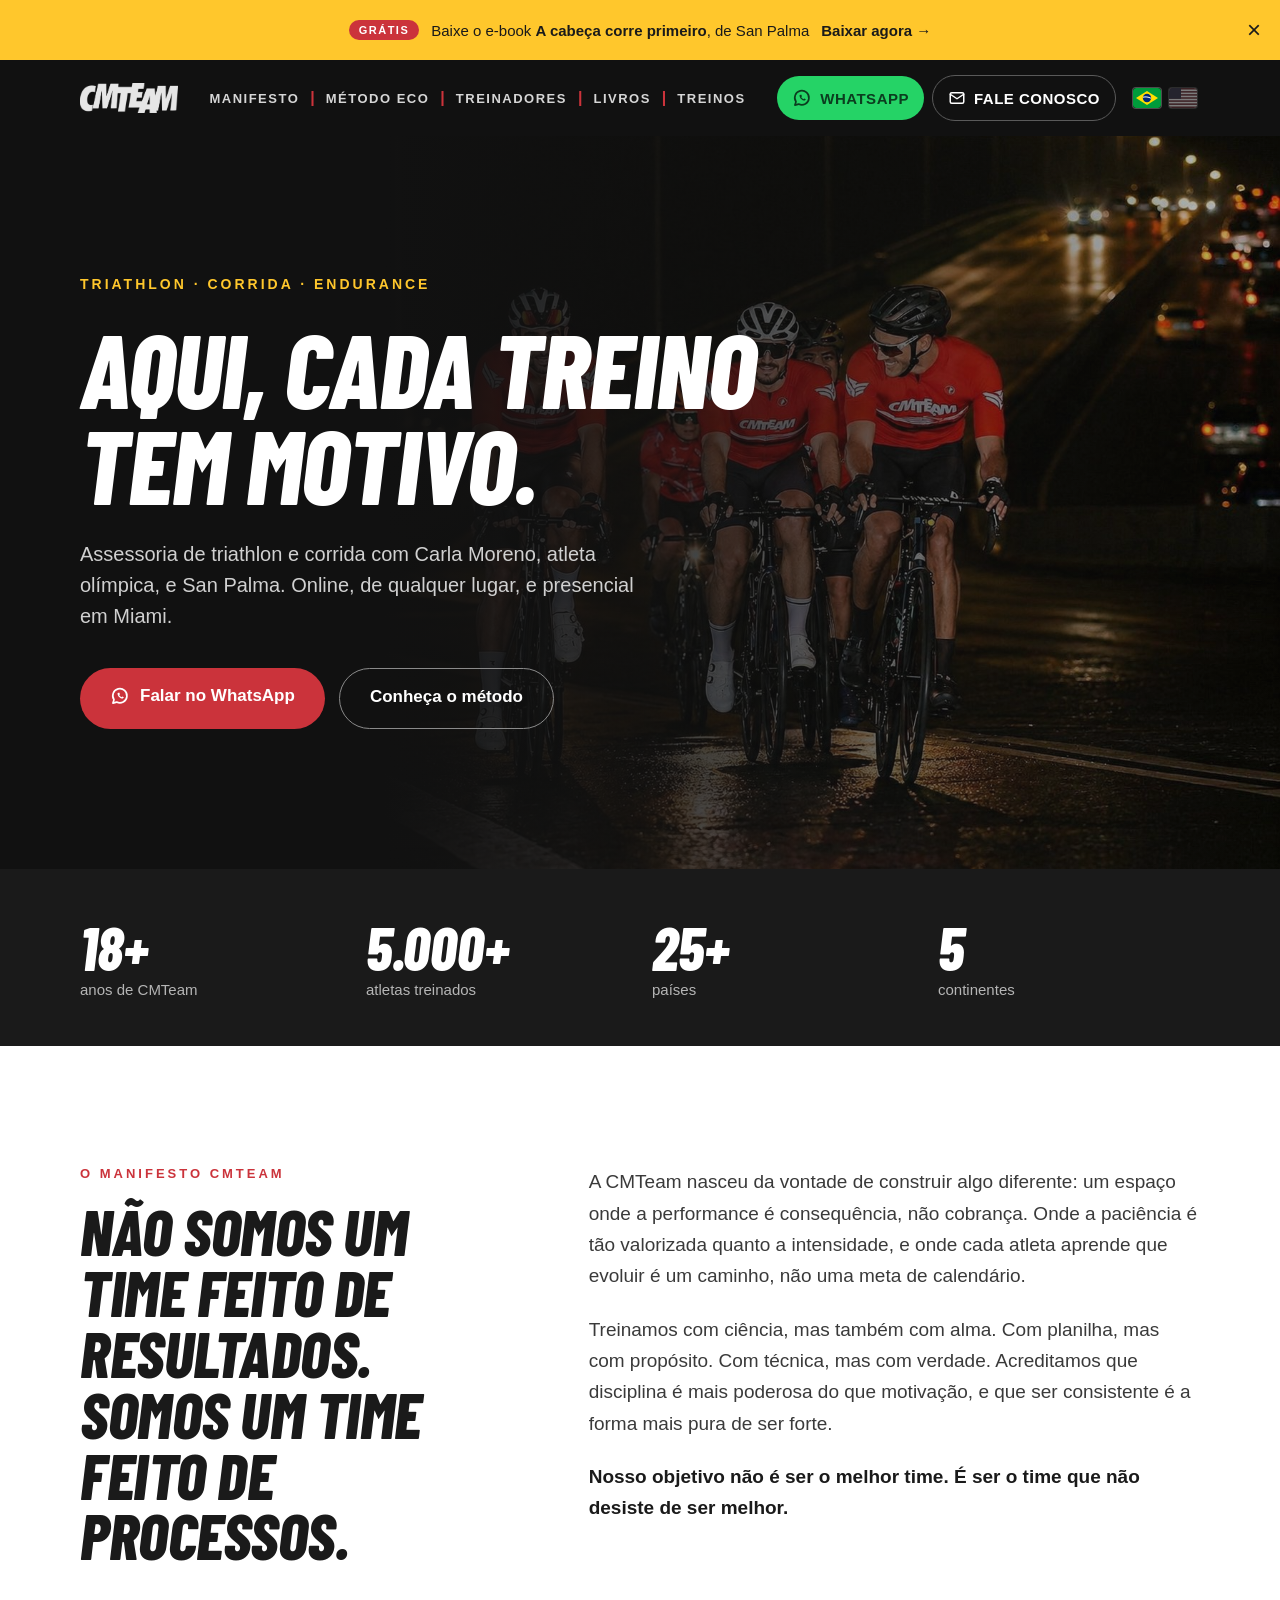
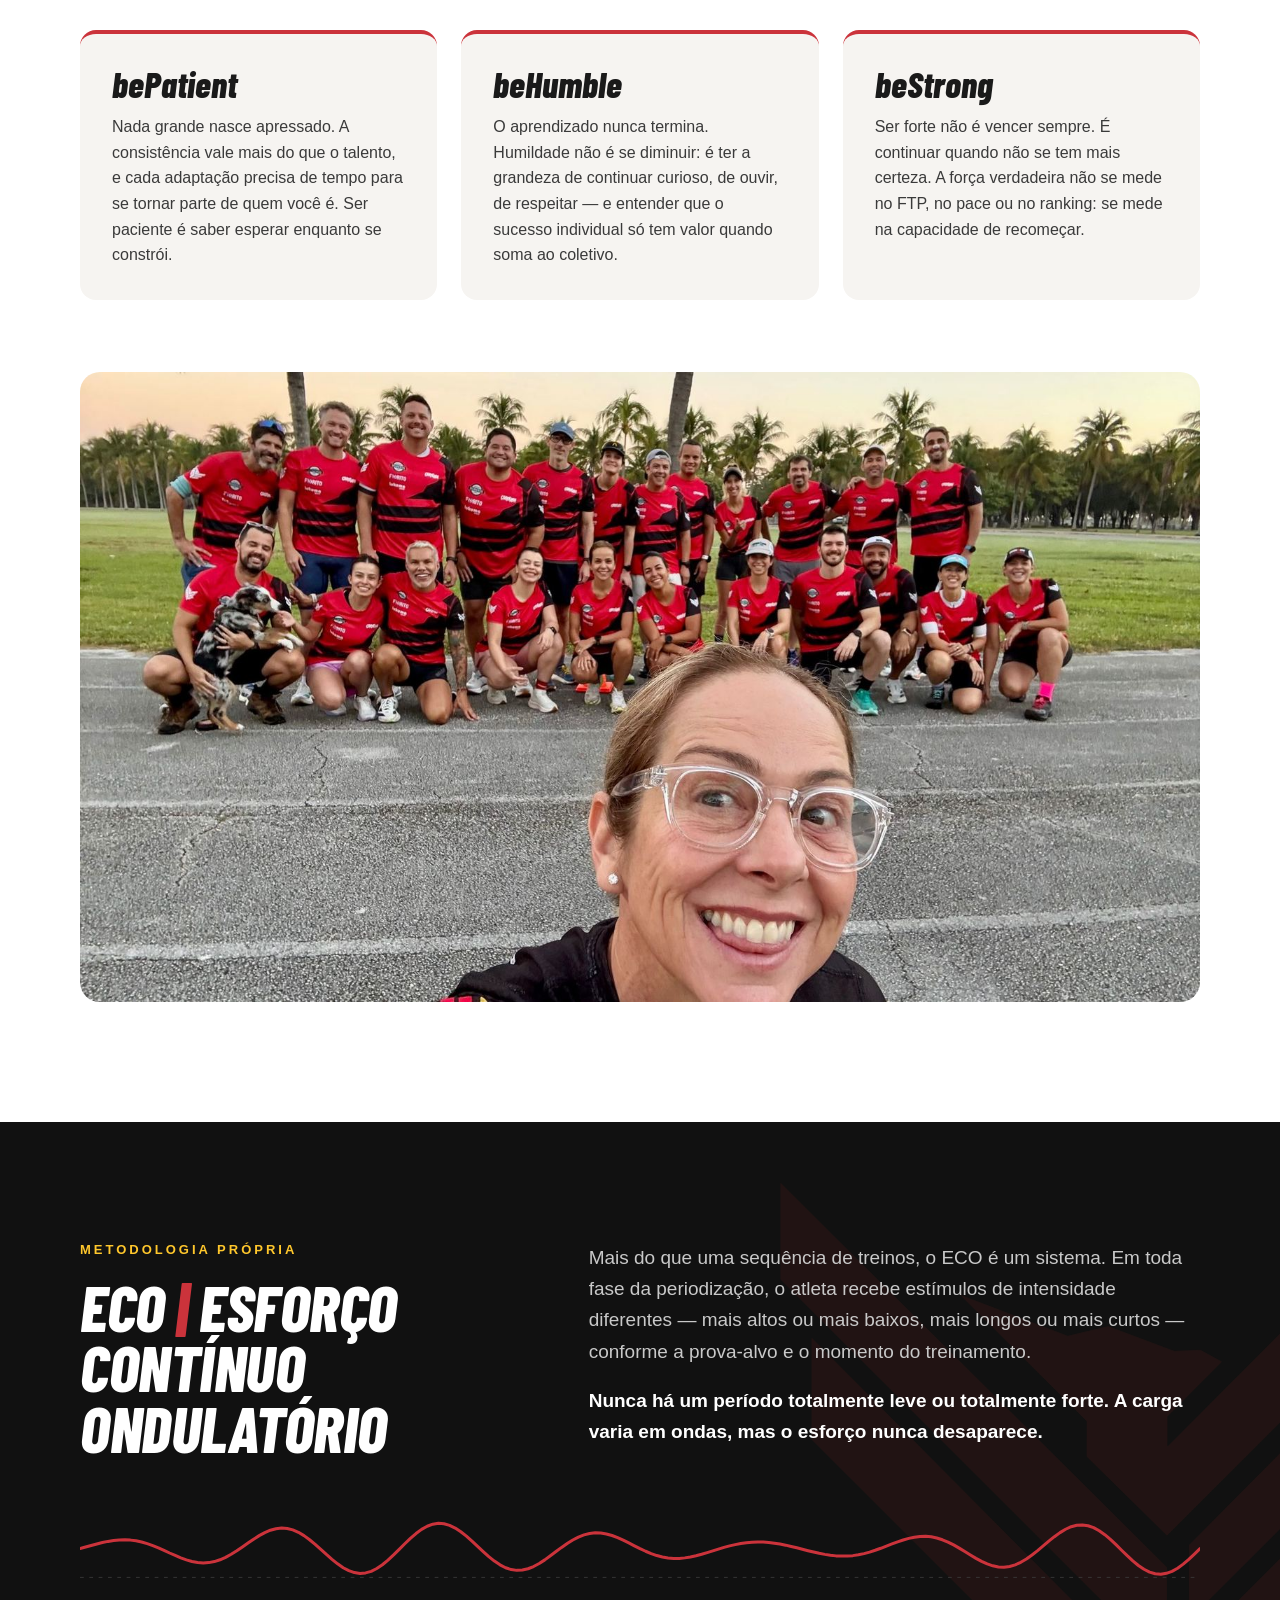
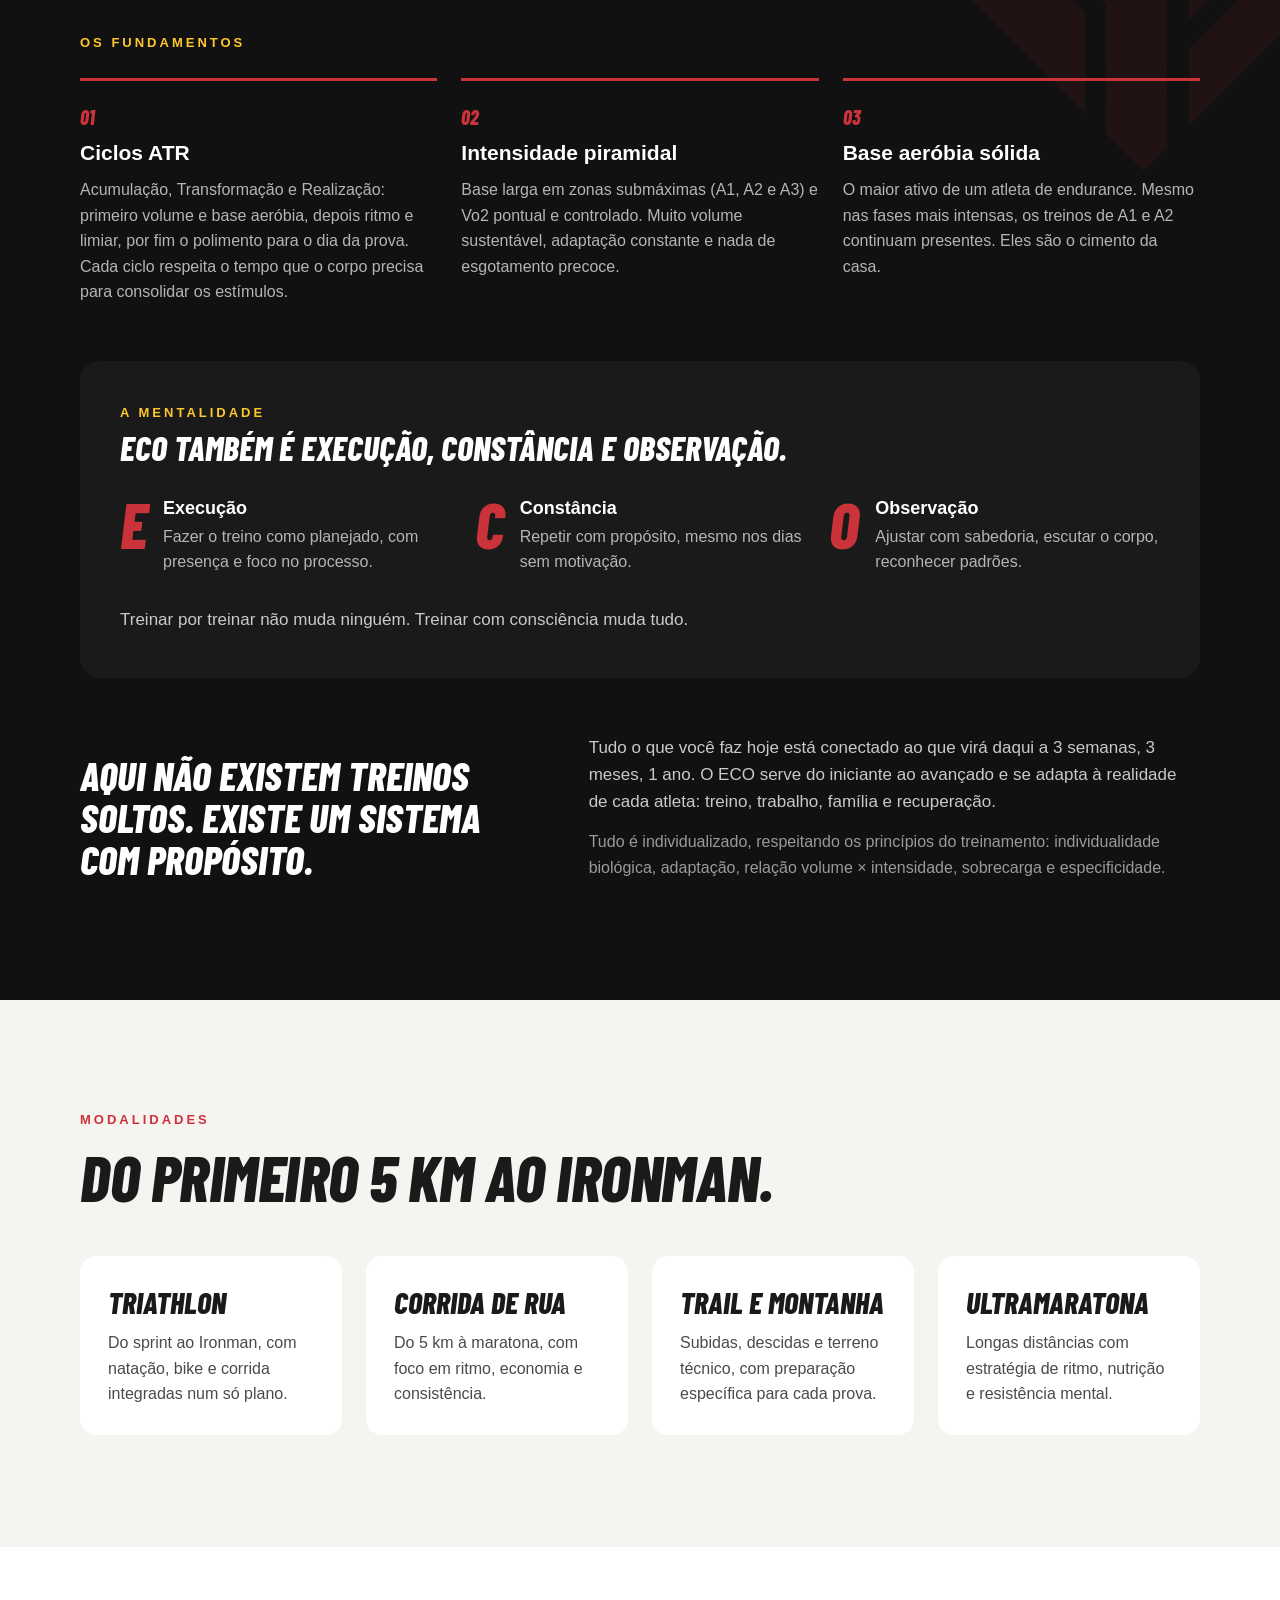
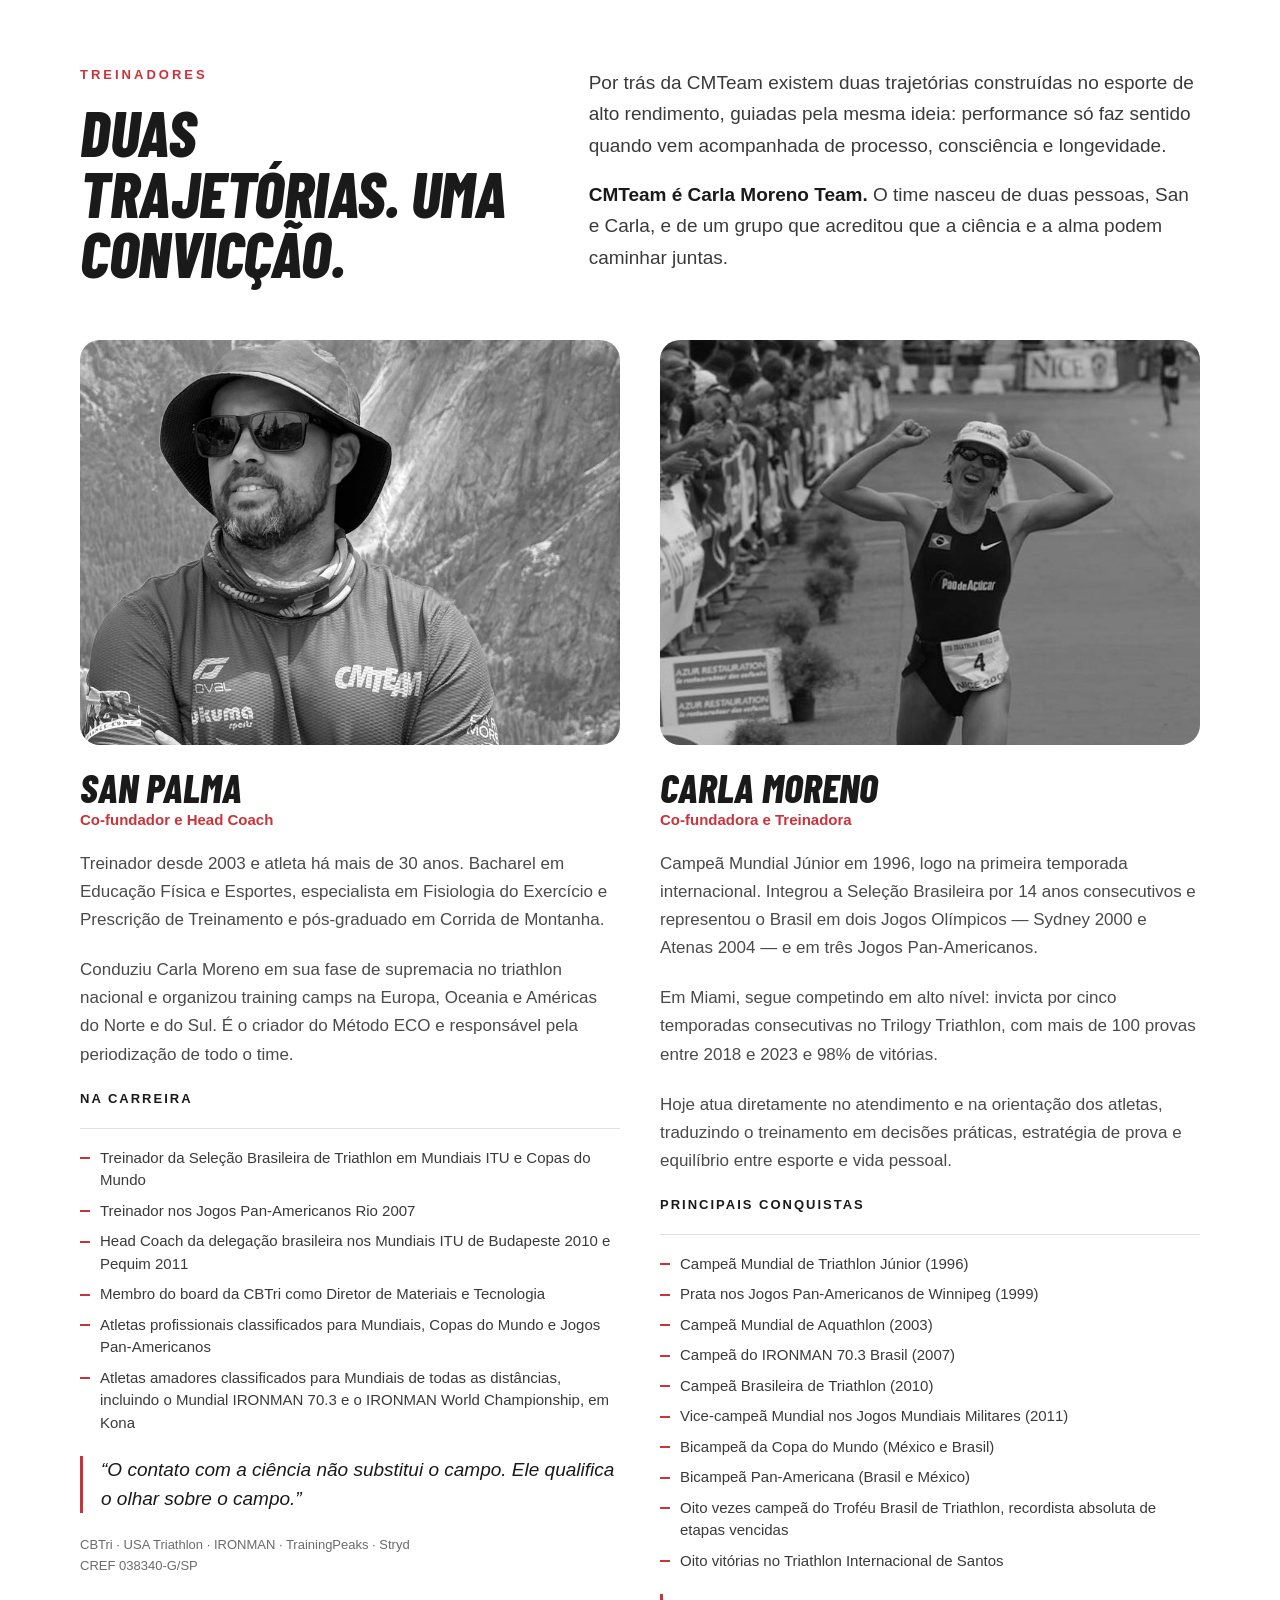
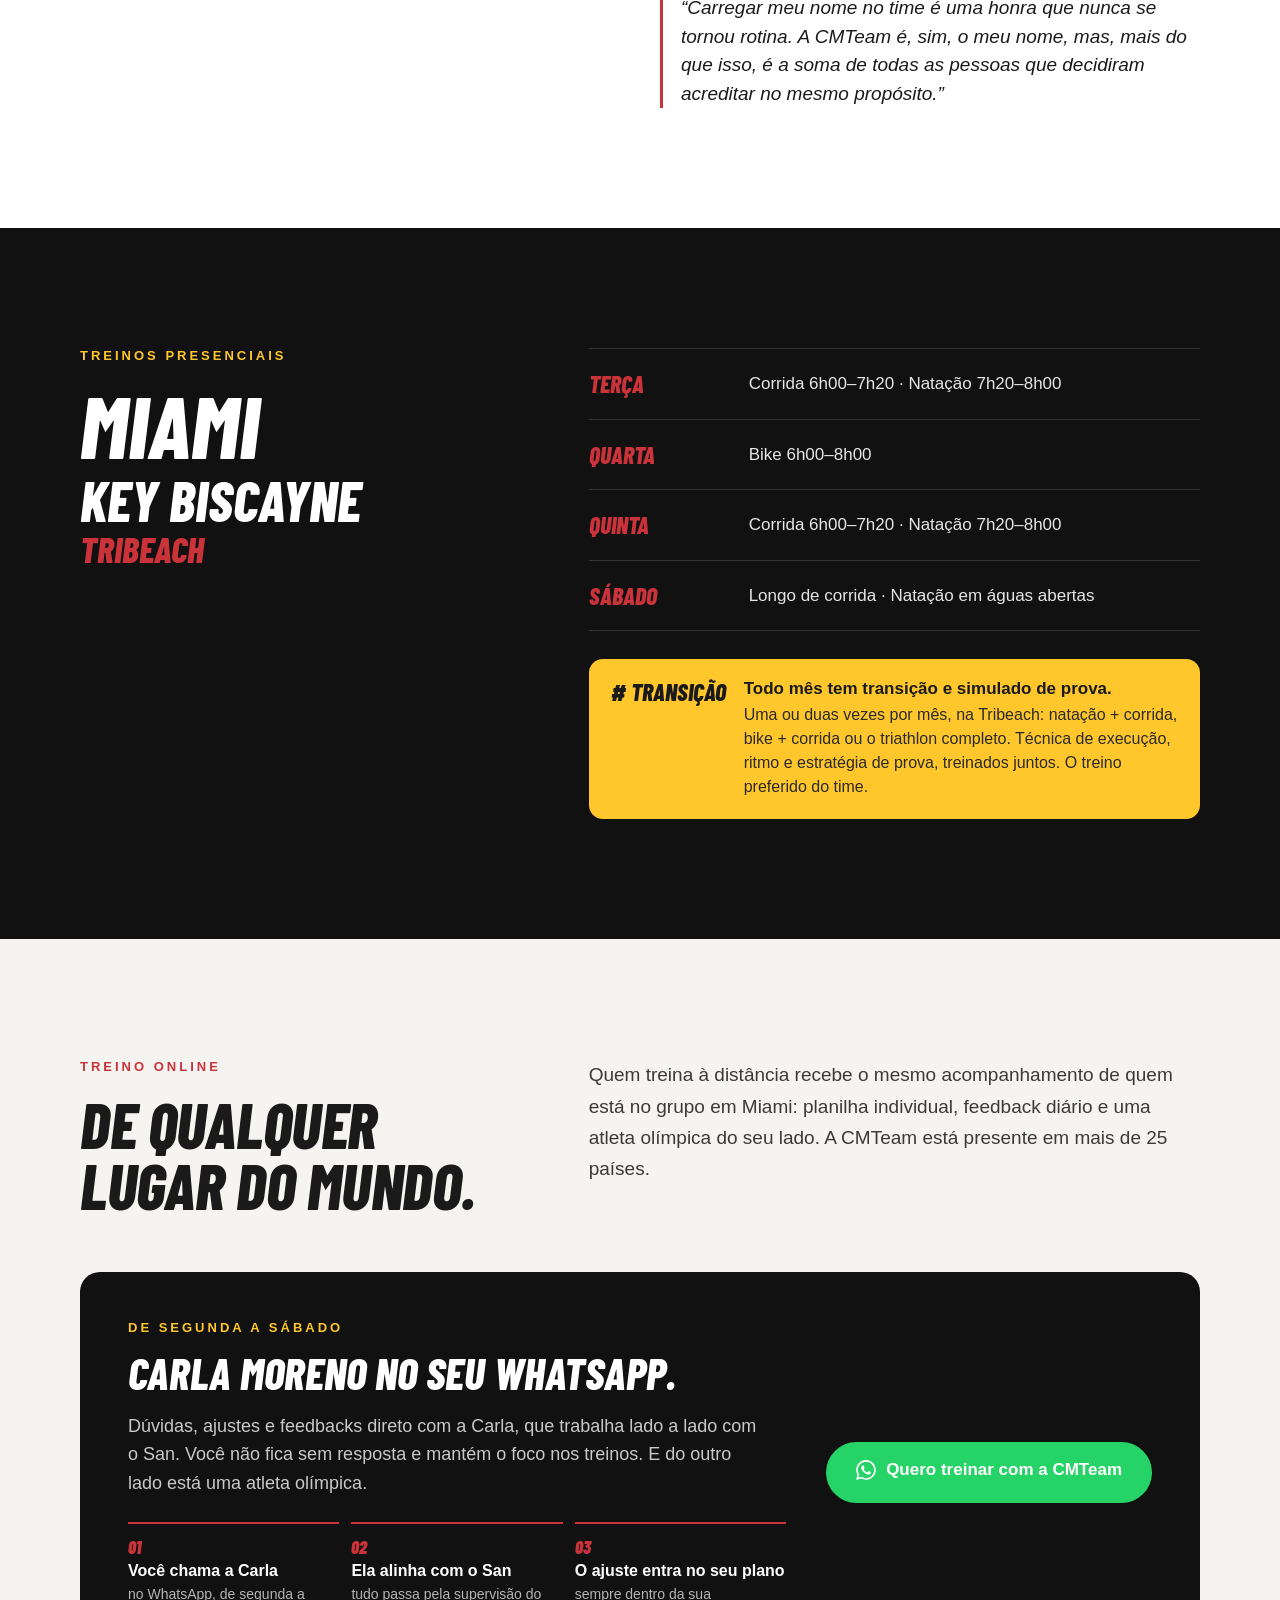
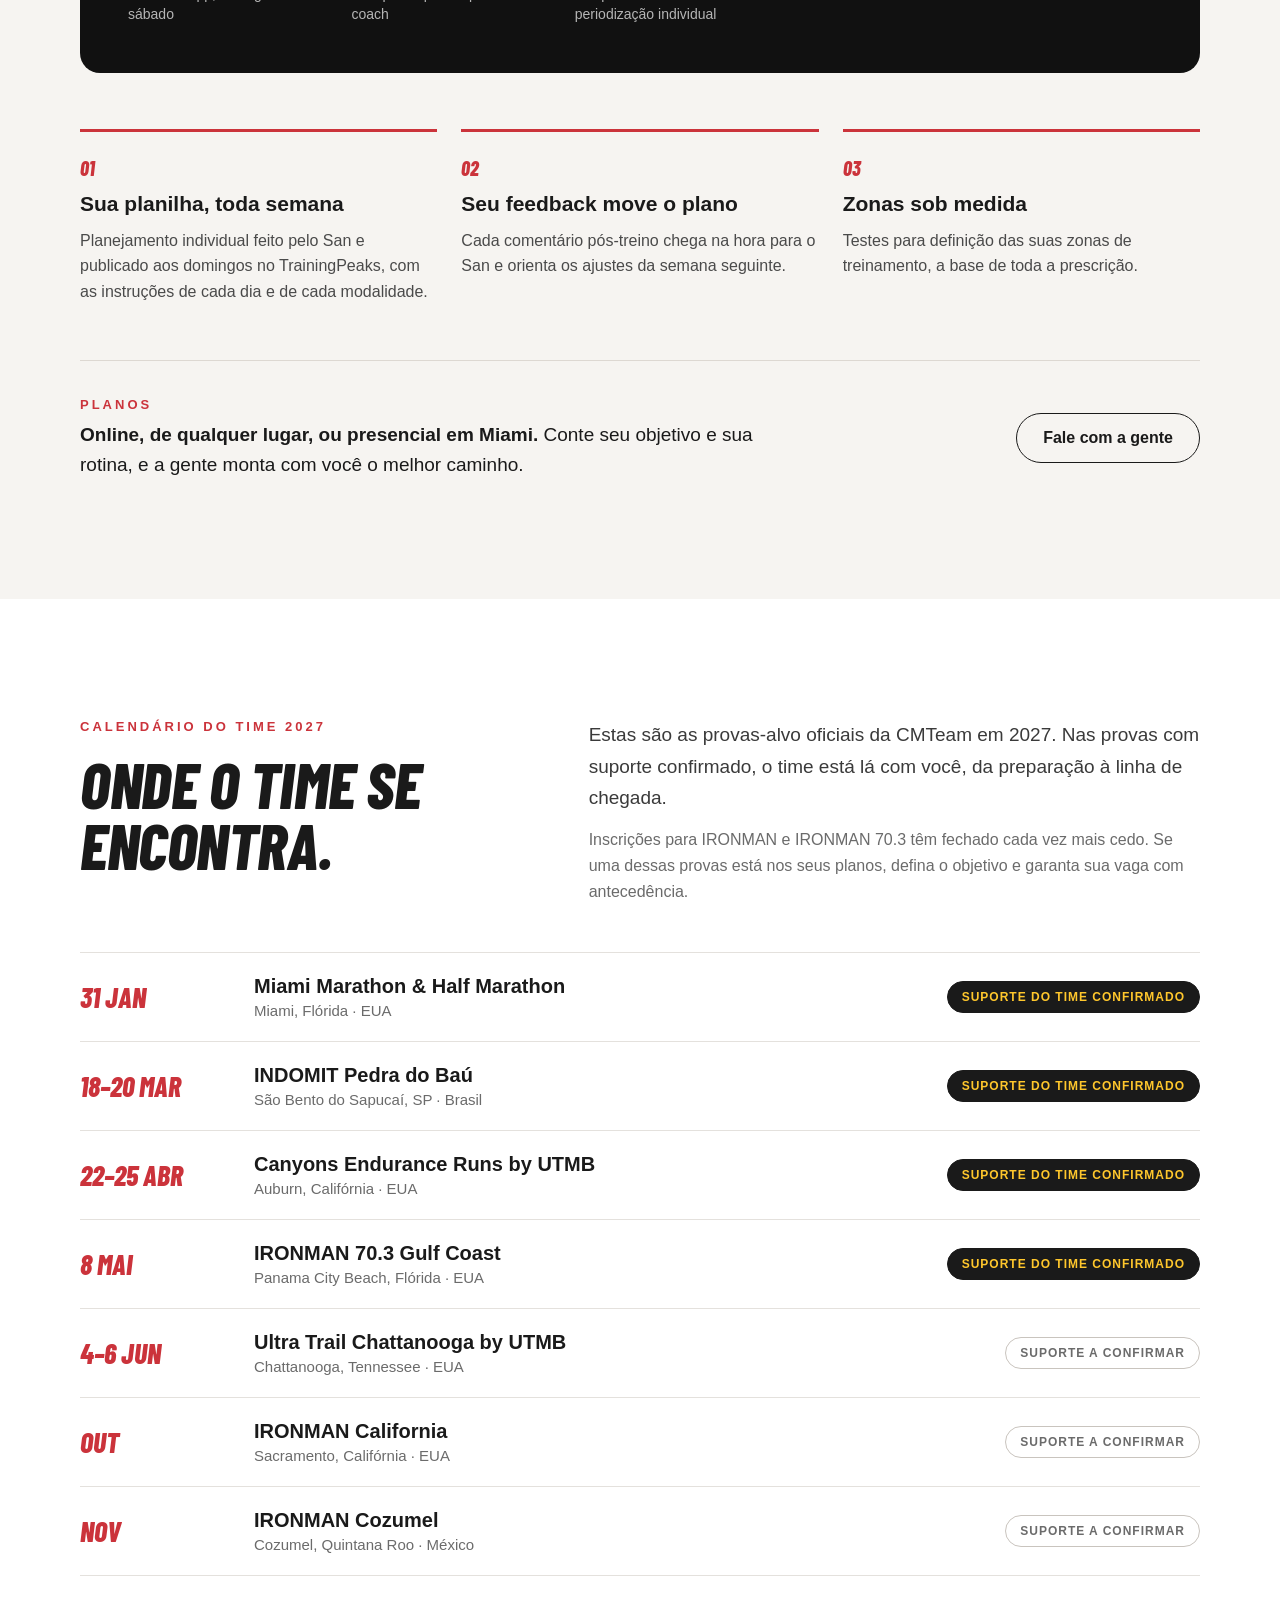
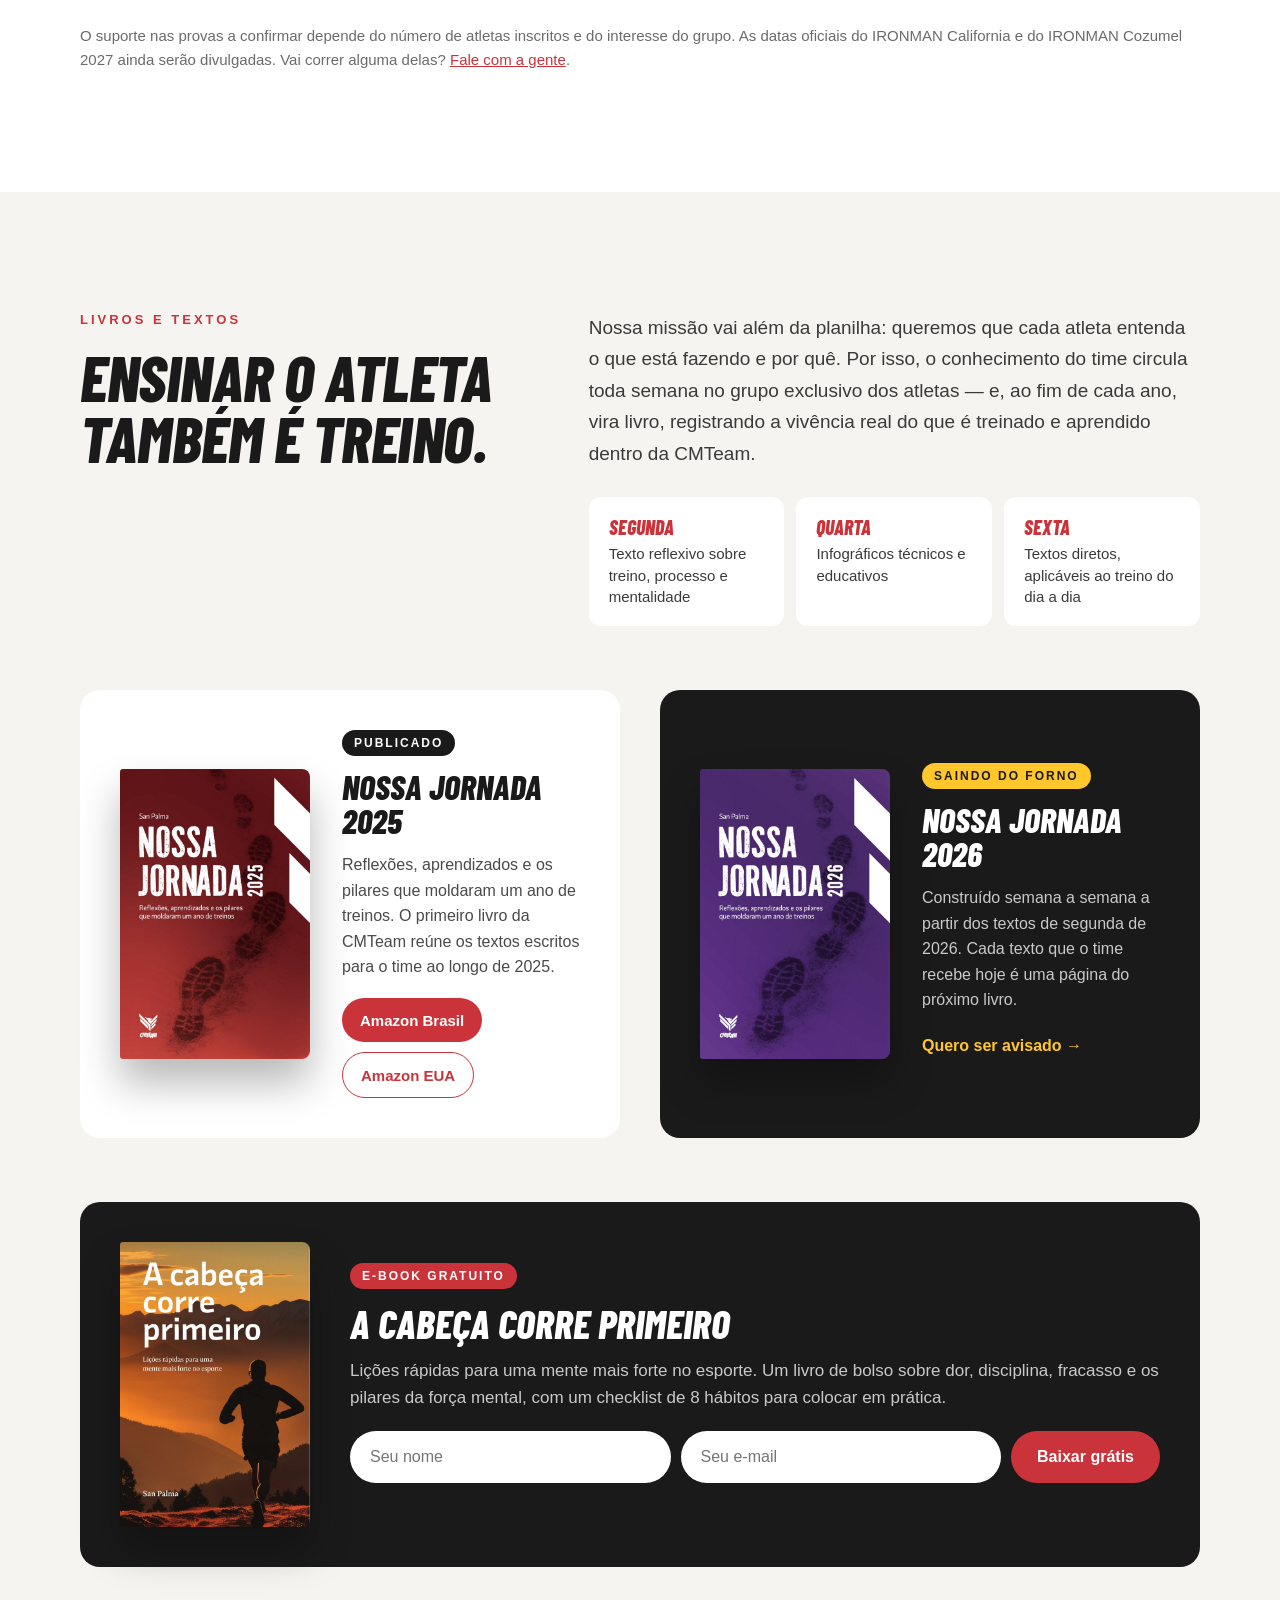
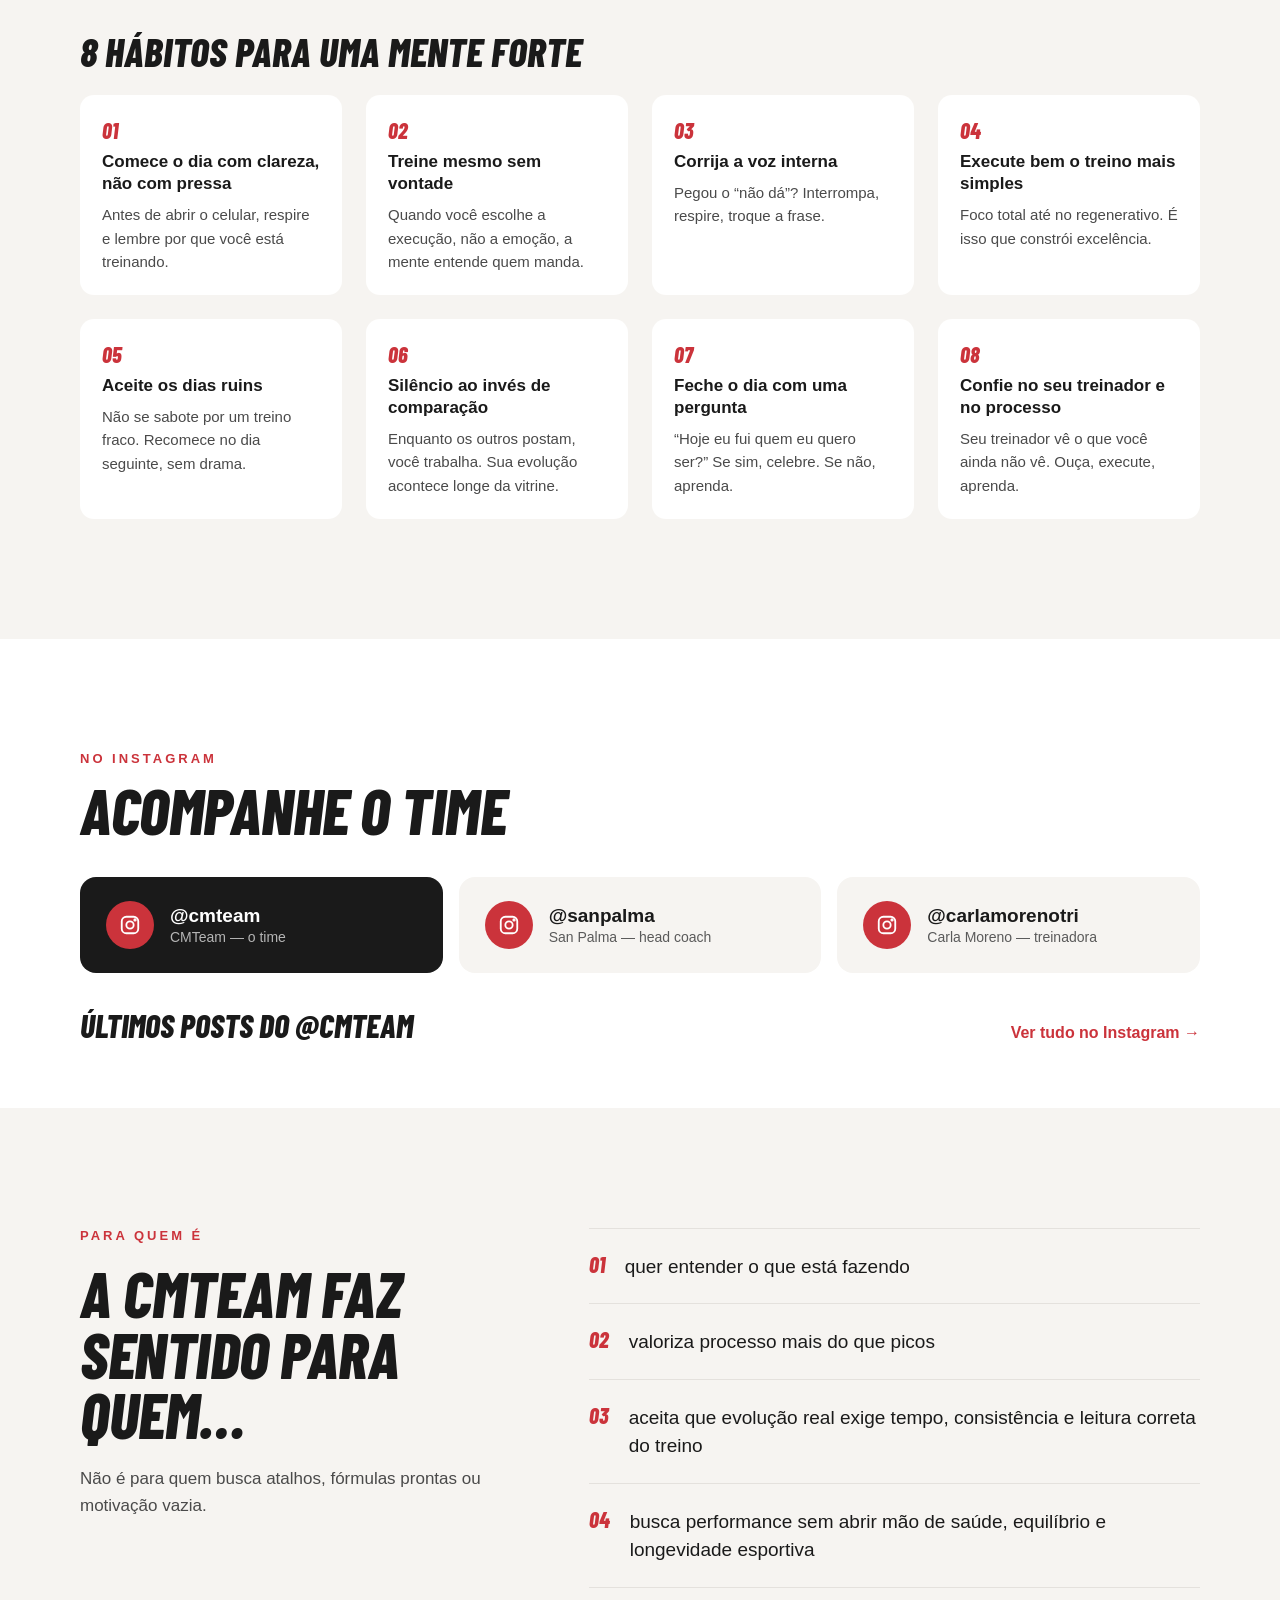
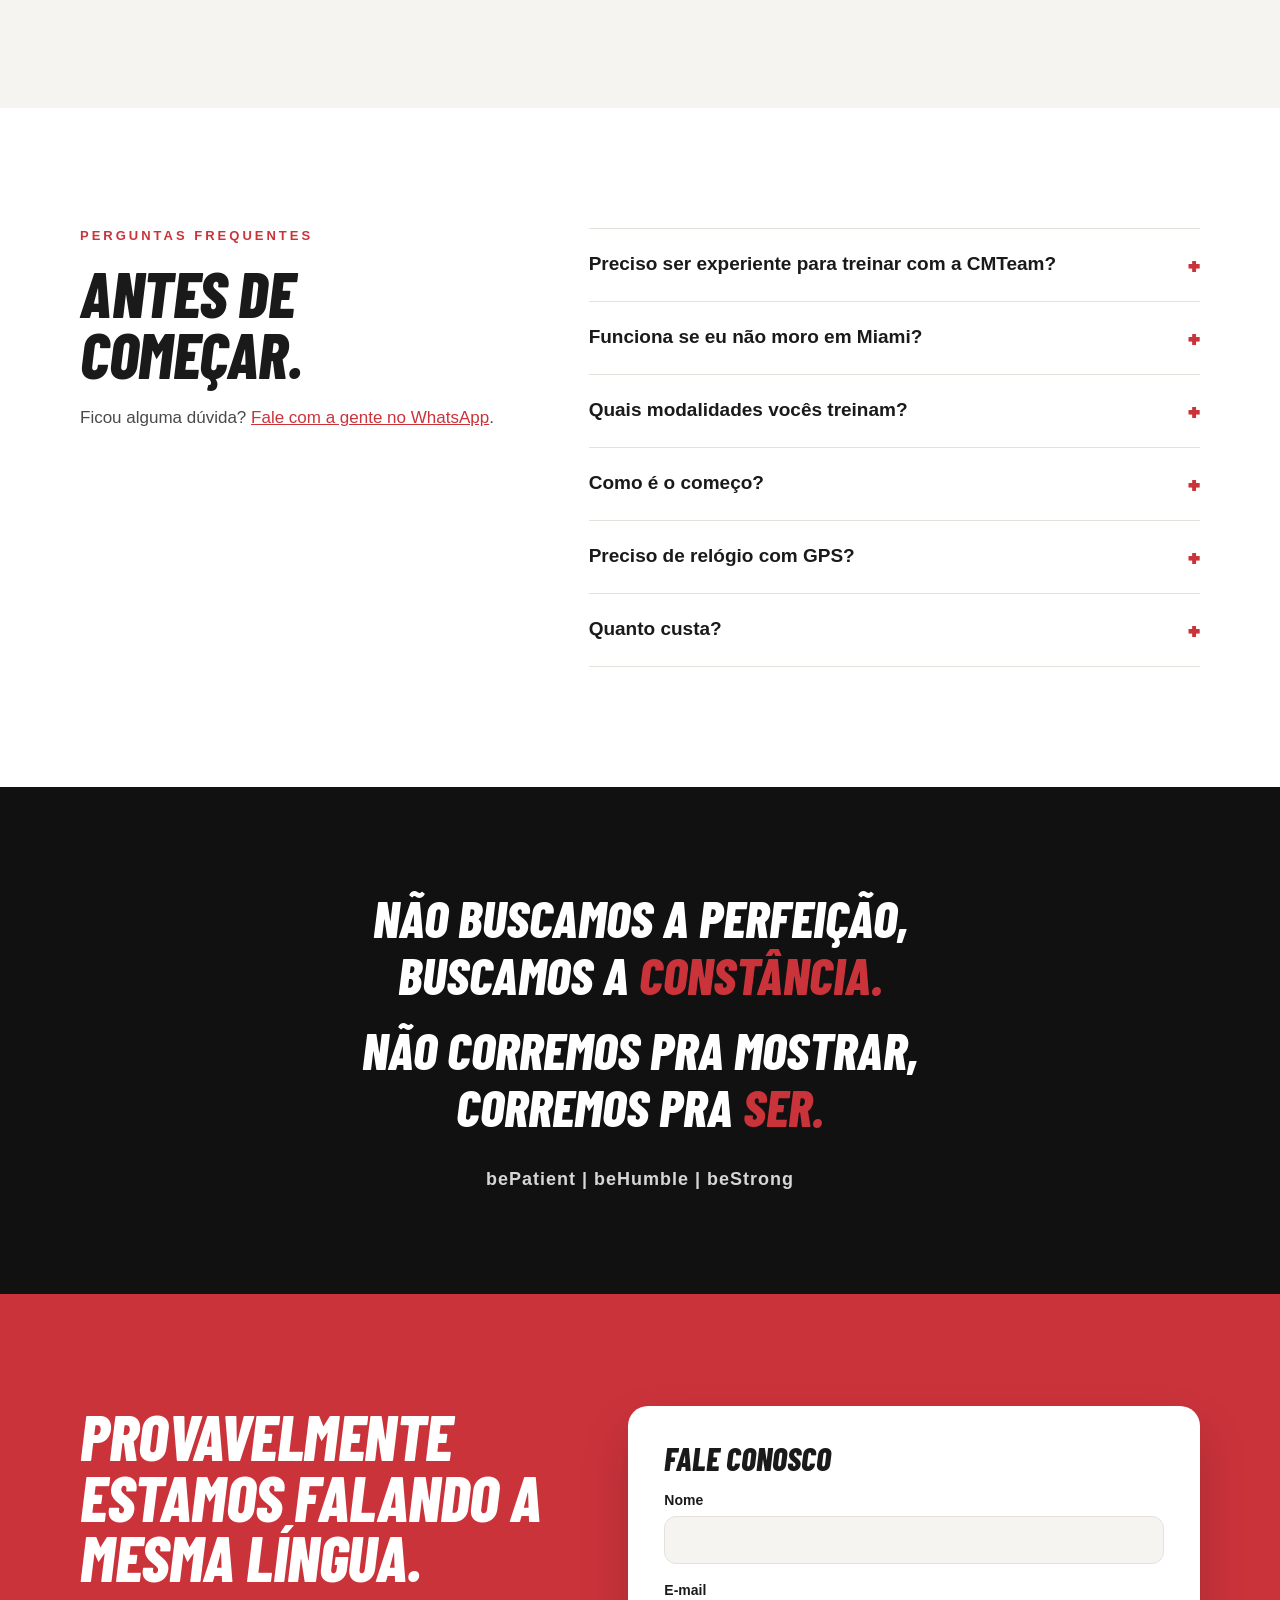
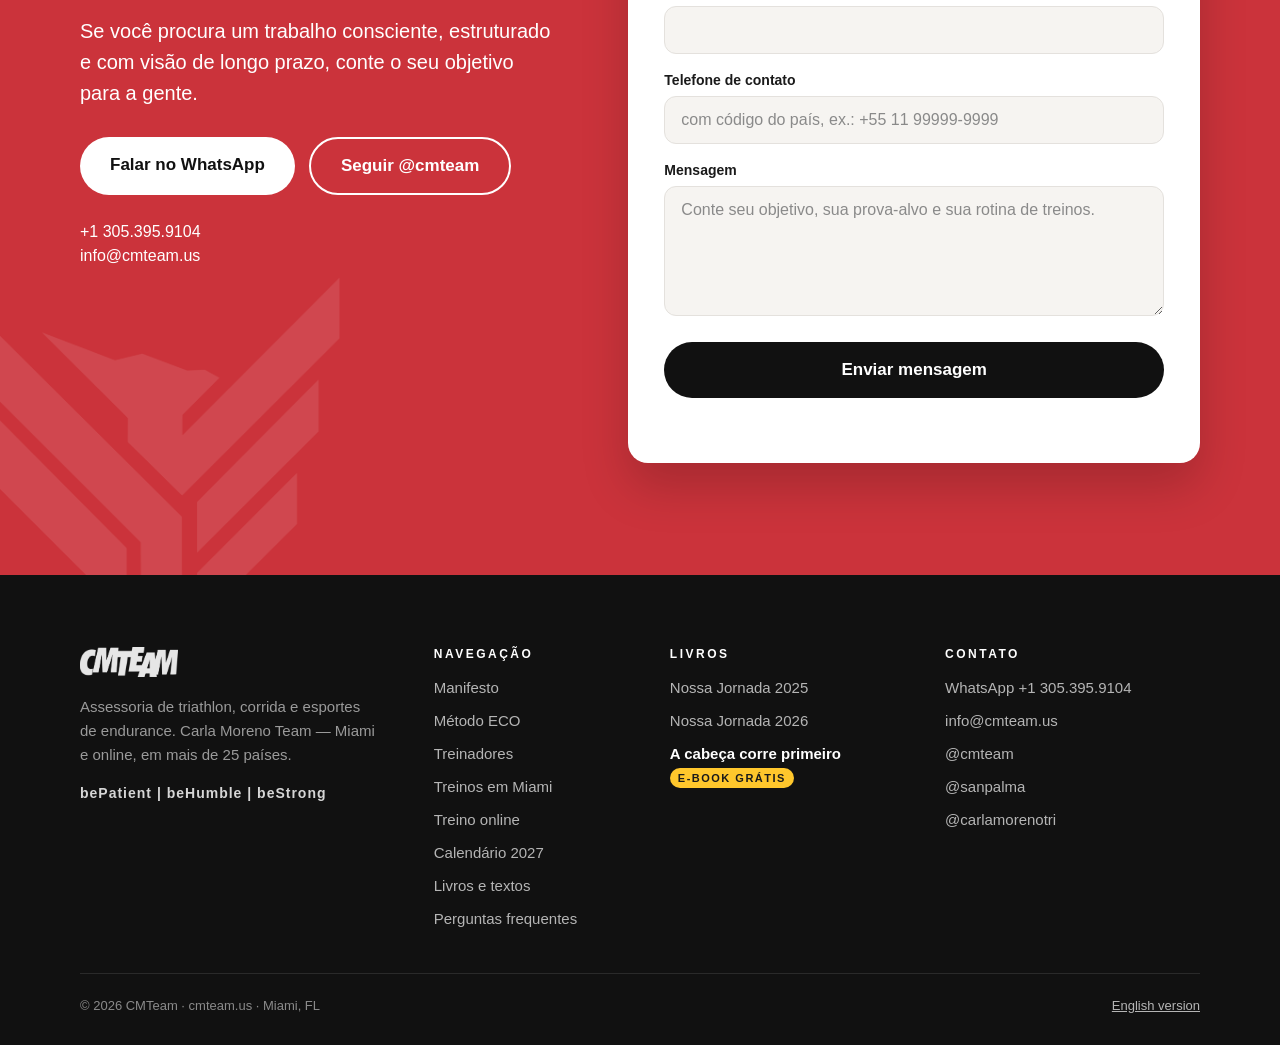
==== index.html @ 92d9a5e5 "Hero com Carla e online, sai Como trabalhamos, livros depois do calendário, FAQ e rodapé atualizado " ====
<!doctype html>
<html lang="pt-BR">
<head>
<meta charset="utf-8">
<meta name="viewport" content="width=device-width, initial-scale=1">
<title>CMTeam — Assessoria de Triathlon e Corrida | Online e Miami</title>
<meta name="description" content="Assessoria de triathlon, corrida e trail com Carla Moreno, atleta olímpica, e San Palma. Metodologia ECO, planilha individual no TrainingPeaks e suporte diário no WhatsApp. Online, de qualquer lugar, e presencial em Miami.">
<link rel="canonical" href="https://cmteam.us/">
<link rel="alternate" hreflang="pt-BR" href="https://cmteam.us/">
<link rel="alternate" hreflang="en" href="https://cmteam.us/en/">
<link rel="alternate" hreflang="x-default" href="https://cmteam.us/">
<meta name="theme-color" content="#111111">
<link rel="icon" type="image/png" sizes="32x32" href="img/favicon-32.png?v=3">
<link rel="apple-touch-icon" href="img/apple-touch-icon.png?v=3">
<meta property="og:type" content="website">
<meta property="og:site_name" content="CMTeam">
<meta property="og:locale" content="pt_BR">
<meta property="og:url" content="https://cmteam.us/">
<meta property="og:title" content="CMTeam — Aqui, cada treino tem motivo.">
<meta property="og:description" content="Assessoria de triathlon, corrida e trail com Carla Moreno, atleta olímpica, e San Palma. Metodologia ECO, planilha individual no TrainingPeaks e suporte diário no WhatsApp. Online, de qualquer lugar, e presencial em Miami.">
<meta property="og:image" content="https://cmteam.us/img/og-cmteam.jpg">
<meta property="og:image:width" content="1200">
<meta property="og:image:height" content="630">
<meta name="twitter:card" content="summary_large_image">
<script type="application/ld+json">{"@context": "https://schema.org", "@type": "SportsOrganization", "name": "CMTeam", "alternateName": "Carla Moreno Team", "url": "https://cmteam.us", "logo": "https://cmteam.us/img/icon-512.png", "image": "https://cmteam.us/img/og-cmteam.jpg", "description": "Assessoria de triathlon, corrida e trail com Carla Moreno, atleta olímpica, e San Palma. Metodologia ECO, planilha individual no TrainingPeaks e suporte diário no WhatsApp. Online, de qualquer lugar, e presencial em Miami.", "sport": ["Triathlon", "Running", "Trail running"], "telephone": "+1-305-395-9104", "email": "info@cmteam.us", "areaServed": "Worldwide", "knowsLanguage": ["pt-BR", "en"], "founder": [{"@type": "Person", "name": "Carla Moreno", "jobTitle": "Co-fundadora e Treinadora", "sameAs": ["https://instagram.com/carlamorenotri"]}, {"@type": "Person", "name": "San Palma", "jobTitle": "Co-fundador e Head Coach", "sameAs": ["https://instagram.com/sanpalma"]}], "sameAs": ["https://instagram.com/cmteam"], "address": {"@type": "PostalAddress", "addressLocality": "Miami", "addressRegion": "FL", "addressCountry": "US"}}</script>
<link rel="preconnect" href="https://fonts.googleapis.com">
<link href="https://fonts.googleapis.com/css2?family=Barlow+Condensed:ital,wght@0,700;0,800;1,800;1,900&amp;display=swap" rel="stylesheet">
<style>
body{margin:0;font-family:Arial,Helvetica,sans-serif;background:#FFFFFF;color:#1A1A1A;-webkit-font-smoothing:antialiased}
a{color:#CB333B}a:hover{color:#F9423A}
.cal-list{display:flex;flex-direction:column;border-top:1px solid #E4E1DD}.cal-race{display:grid;grid-template-columns:150px minmax(0,1fr) auto;gap:24px;align-items:center;padding:22px 0;border-bottom:1px solid #E4E1DD}.rdate{font-size:28px;color:#CB333B;line-height:1}.rname{font-size:20px;font-weight:700;color:#1A1A1A}.rloc{font-size:15px;color:#6B6B6B;margin-top:4px}.rpill{font-size:12px;font-weight:700;letter-spacing:1px;text-transform:uppercase;padding:8px 14px;border-radius:999px;border:1.5px solid #C9C4BE;color:#6B6B6B;white-space:nowrap}.rpill.ok{background:#1A1A1A;border-color:#1A1A1A;color:#FFC72C}
.flow{margin:8px 0 0;padding:0;list-style:none;display:grid;grid-template-columns:repeat(3,minmax(0,1fr));gap:12px;counter-reset:f;max-width:720px}.flow li{counter-increment:f;border-top:2px solid #CB333B;padding-top:12px;display:flex;flex-direction:column;gap:4px}.flow li:before{content:counter(f,decimal-leading-zero);font-family:"Barlow Condensed",Arial,sans-serif;font-style:italic;font-weight:900;color:#CB333B;font-size:18px}.flow b{font-size:16px;color:#FFFFFF}.flow span{font-size:14px;line-height:1.45;color:#B5B5B5}
.faq{border-top:1px solid #E4E1DD}.faq-i{border-bottom:1px solid #E4E1DD}.faq-i summary{list-style:none;cursor:pointer;display:flex;justify-content:space-between;gap:20px;align-items:center;padding:22px 0;font-size:19px;font-weight:700;line-height:1.4}.faq-i summary::-webkit-details-marker{display:none}.faq-i summary:after{content:"+";font-family:"Barlow Condensed",Arial,sans-serif;font-weight:900;font-size:28px;line-height:1;color:#CB333B;flex-shrink:0;transition:transform .2s}.faq-i[open] summary:after{transform:rotate(45deg)}.faq-i summary:focus-visible{outline:2px solid #CB333B;outline-offset:4px}.faq-i p{margin:0;padding:0 40px 24px 0;font-size:17px;line-height:1.65;color:#4A4A4A}
.feats{margin:0;padding:0;list-style:none;display:flex;flex-direction:column;gap:8px;border-top:1px solid #E4E1DD;padding-top:18px}.feats li{position:relative;padding-left:20px;font-size:15px;line-height:1.5;color:#3A3A3A}.feats li:before{content:"";position:absolute;left:0;top:.7em;width:10px;height:2px;background:#CB333B}.feats-t{font-size:13px;font-weight:700;letter-spacing:2px;text-transform:uppercase;color:#1A1A1A}

.wrap{max-width:1200px;margin:0 auto;padding-left:40px;padding-right:40px;box-sizing:border-box}
.disp{font-family:'Barlow Condensed',Arial,sans-serif;font-weight:800;font-style:italic;text-transform:uppercase}
.g4{display:grid;grid-template-columns:repeat(4,minmax(0,1fr));gap:24px}
.g2{display:grid;grid-template-columns:repeat(2,minmax(0,1fr));gap:40px}
.split{display:grid;grid-template-columns:5fr 7fr;gap:72px;align-items:start}
.split-img{display:grid;grid-template-columns:1fr 1fr;gap:72px;align-items:center}
.navlinks{display:flex;gap:28px;align-items:center}
.hero-title{font-size:104px;line-height:0.92;letter-spacing:-1px}
.sec-title{font-size:64px;line-height:0.95;letter-spacing:-0.5px}
.sched{display:grid;grid-template-columns:160px 1fr;gap:0}
.g3{display:grid;grid-template-columns:repeat(3,minmax(0,1fr));gap:24px}
.g6{display:grid;grid-template-columns:repeat(6,minmax(0,1fr));gap:12px}
.bookrow{display:flex;gap:32px;align-items:center}
.navlinks{gap:11px}
.navlinks a{white-space:nowrap;color:#D6D6D6;text-decoration:none;font-size:13px;font-weight:700;letter-spacing:1.5px;text-transform:uppercase;padding:12px 0}
.navlinks a:hover{color:#FFFFFF}
.navsep{color:#CB333B;font-weight:700}
.hdr-cta>a{white-space:nowrap;text-transform:uppercase;letter-spacing:.5px;font-size:13px}
.totop{position:fixed;right:20px;bottom:20px;z-index:50;width:52px;height:52px;border-radius:999px;background:#CB333B;color:#FFFFFF;display:flex;align-items:center;justify-content:center;box-shadow:0 8px 24px rgba(0,0,0,.3);opacity:0;pointer-events:none;transform:translateY(12px);transition:opacity .25s,transform .25s}
.totop.show{opacity:1;pointer-events:auto;transform:none}
@media (max-width:1100px){.hdr-cta>a{padding:0 14px}.hdr-cta>a span{display:none}.navlinks{gap:8px}.navlinks a{letter-spacing:.5px;font-size:12px}}
.totop:hover{background:#F9423A;color:#FFFFFF}
.site-hdr{position:sticky;top:0;z-index:40;transition:transform .3s ease}
.site-hdr.hide{transform:translateY(-100%)}
section[id],#formulario{scroll-margin-top:24px}
.races{background:#161616;border-top:1px solid #262626}
.races-label{flex-shrink:0;font-size:12px;font-weight:700;letter-spacing:2.5px;text-transform:uppercase;color:#FFC72C}
.races-list{display:flex;flex-wrap:wrap;gap:6px 12px;font-size:15px;color:#D6D6D6}
.races-list .dot{color:#CB333B;font-weight:700}
.foot{display:grid;grid-template-columns:1.6fr 1fr 1.2fr 1.3fr;gap:40px}
.foot-brand{display:flex;flex-direction:column;gap:18px}
.foot-col{display:flex;flex-direction:column;gap:4px}
.foot-h{font-size:12px;font-weight:700;letter-spacing:2.5px;text-transform:uppercase;color:#FFFFFF;margin-bottom:8px}
.foot-col a{color:#B5B5B5;text-decoration:none;font-size:15px;padding:6px 0}
.foot-col a:hover{color:#FFFFFF}
.transicao{grid-column:2;margin-top:-44px;background:#FFC72C;color:#1A1A1A;border-radius:14px;padding:20px 22px;display:flex;gap:18px;align-items:flex-start}
.transicao-tag{flex-shrink:0;font-family:'Barlow Condensed',Arial,sans-serif;font-weight:800;font-style:italic;text-transform:uppercase;font-size:24px;line-height:1.1;color:#1A1A1A}
.transicao strong{display:block;font-size:17px;margin-bottom:4px}
.transicao span{font-size:16px;line-height:1.5;color:#2A2A2A}
.promo{background:#FFC72C;color:#1A1A1A;position:relative}
.promo-link{display:flex;align-items:center;justify-content:center;gap:12px;min-height:44px;padding:8px 52px;color:#1A1A1A;text-decoration:none;font-size:15px;text-align:center;flex-wrap:wrap}
.promo-link:hover{color:#1A1A1A}
.promo-link:hover .promo-cta{text-decoration:underline}
.promo-tag{background:#CB333B;color:#FFFFFF;font-size:11px;font-weight:700;letter-spacing:1.5px;text-transform:uppercase;padding:4px 10px;border-radius:999px}
.promo-cta{font-weight:700}
.promo-x{position:absolute;right:8px;top:50%;transform:translateY(-50%);width:36px;height:36px;border:0;background:transparent;font-size:24px;line-height:1;color:#1A1A1A;cursor:pointer;border-radius:999px}
.promo-x:hover{background:rgba(0,0,0,.08)}
.foot-free{color:#FFFFFF !important;font-weight:700}
.free-badge{display:block;width:fit-content;margin-top:6px;line-height:1.3;background:#FFC72C;color:#1A1A1A;font-size:11px;font-weight:700;letter-spacing:1.5px;text-transform:uppercase;padding:3px 8px;border-radius:999px;flex-shrink:0}
#ebook{scroll-margin-top:24px}
.langsw{display:flex;align-items:center;gap:2px;margin-left:6px}
.langsw a{display:flex;align-items:center;justify-content:center;width:34px;height:44px;border-radius:8px;opacity:.45;filter:grayscale(.6);transition:opacity .2s,filter .2s}
.langsw a:hover{opacity:1;filter:none}
.langsw a.on{opacity:1;filter:none}
@media (max-width:340px){.site-hdr .wrap{padding-left:12px;padding-right:12px}.hdr-cta{gap:4px}.hdr-cta>a{padding:0 10px !important}.langsw a{width:28px !important}}
@media (max-width:380px){.site-hdr img{height:24px !important}.hdr-cta>a{padding:0 12px !important}.langsw a{width:32px}}
.flag{width:28px;height:20px;display:block;border-radius:3px;box-shadow:0 0 0 1px rgba(255,255,255,.25)}
.hdr-cta{display:flex;gap:8px;align-items:center}
.hdr-cta>a{display:flex;align-items:center;gap:8px;min-height:44px;padding:0 15px;border-radius:999px;font-size:15px;font-weight:700;text-decoration:none}
.btn-wa{background:#25D366;color:#0B3D1F}
.btn-wa:hover{background:#3BE07A;color:#0B3D1F}
.btn-form{background:transparent;color:#FFFFFF;border:1.5px solid #5A5A5A}
.btn-form:hover{border-color:#FFFFFF;color:#FFFFFF}
.closing{font-size:52px;line-height:1.02}
.loc{line-height:0.95}.loc1{font-size:88px}.loc2{font-size:56px}.loc3{font-size:36px}
.freebook{background:#1A1A1A;border-radius:20px;padding:40px;display:flex;gap:40px;align-items:center}
.bookform{display:flex;flex-direction:column;gap:8px;margin-top:6px}
.bookform-row{display:flex;gap:10px;flex-wrap:wrap}
.bookform input{flex:1 1 180px;font:inherit;font-size:16px;color:#1A1A1A;background:#FFFFFF;border:0;border-radius:999px;padding:0 20px;min-height:52px;box-sizing:border-box;min-width:0}
.bookform input:focus{outline:3px solid #FFC72C}
.bookform button{flex:0 0 auto;background:#CB333B;color:#FFFFFF;border:0;border-radius:999px;font:inherit;font-size:16px;font-weight:700;padding:0 26px;min-height:52px;cursor:pointer}
.bookform button:hover{background:#F9423A}
.bookform button:disabled{opacity:.6;cursor:wait}
.bstatus{margin:0;font-size:15px;min-height:1em;color:#FFC72C}
.booklinks{display:flex;gap:10px;flex-wrap:wrap}
.booklinks[hidden],.bookform[hidden]{display:none}
.booklinks a{background:#FFC72C;color:#1A1A1A;text-decoration:none;font-weight:700;font-size:16px;padding:0 22px;min-height:48px;border-radius:999px;display:flex;align-items:center}
.sr{position:absolute;width:1px;height:1px;overflow:hidden;clip:rect(0 0 0 0);white-space:nowrap}
.habits>div{background:#FFFFFF;border-radius:14px;padding:22px;display:flex;flex-direction:column;gap:8px}
.habits .disp{font-size:22px;color:#CB333B}
.habits strong{font-size:17px;line-height:1.3;color:#1A1A1A}
.habits p{margin:0;font-size:15px;line-height:1.55;color:#4A4A4A}
.contact-grid{display:grid;grid-template-columns:5fr 6fr;gap:72px;align-items:start}
.cform{background:#FFFFFF;color:#1A1A1A;border-radius:20px;padding:36px;display:flex;flex-direction:column;gap:8px;box-shadow:0 24px 48px rgba(0,0,0,0.18)}
.cform label{font-size:14px;font-weight:700;color:#1A1A1A;margin-top:10px}
.cform input,.cform textarea{font:inherit;font-size:16px;color:#1A1A1A;background:#F6F4F1;border:1.5px solid #E4E1DD;border-radius:12px;padding:14px 16px;min-height:48px;box-sizing:border-box;width:100%}
.cform textarea{resize:vertical;min-height:130px}
.cform input:focus,.cform textarea:focus{outline:none;border-color:#CB333B;background:#FFFFFF}
.cform ::placeholder{color:#8A8A8A}
.cform button{margin-top:18px;background:#111111;color:#FFFFFF;border:0;border-radius:999px;font:inherit;font-size:17px;font-weight:700;min-height:56px;cursor:pointer}
.cform button:hover{background:#CB333B}
.cform button:disabled{opacity:.6;cursor:wait}
.cstatus{margin:6px 0 0;font-size:15px;min-height:1em}
.cstatus.ok{color:#1E7A3C;font-weight:700}
.cstatus.err{color:#B3261E}
.cstatus a{color:#B3261E}
.igfeed{display:flex;gap:12px;align-items:flex-start}
.igrow{display:flex;gap:12px;min-width:0}
.igpost{position:relative;display:block;min-width:0;border-radius:10px;overflow:hidden;background:#EDEAE6}
.igpost img{width:100%;height:100%;object-fit:contain;display:block;transition:transform .4s ease}
.igpost:hover img{transform:scale(1.04)}
.igtag{position:absolute;top:8px;right:10px;color:#FFFFFF;font-size:15px;text-shadow:0 1px 4px rgba(0,0,0,.6)}
.bookcover{flex-shrink:0;width:190px;height:auto;border-radius:3px 8px 8px 3px;box-shadow:0 24px 40px rgba(0,0,0,0.28);display:block}
.book{flex-shrink:0;width:190px;aspect-ratio:3 / 4.4;border-radius:3px 10px 10px 3px;box-shadow:0 24px 40px rgba(0,0,0,0.22),inset 6px 0 0 rgba(0,0,0,0.18);box-sizing:border-box;padding:22px 18px 18px 26px;display:flex;flex-direction:column;justify-content:space-between}
@media (max-width:900px){
.wrap{padding-left:20px;padding-right:20px}
.g4{grid-template-columns:repeat(2,minmax(0,1fr));gap:16px}
.g2,.split,.split-img{grid-template-columns:minmax(0,1fr);gap:32px}
.navlinks{display:none}
.hero-title{font-size:58px}
.sec-title{font-size:42px}
.sched{grid-template-columns:110px 1fr}
.g3{grid-template-columns:minmax(0,1fr);gap:16px}
.g6{grid-template-columns:repeat(3,minmax(0,1fr));gap:8px}
.bookrow{flex-direction:column;align-items:flex-start;gap:24px}
.book{width:160px}
.bookcover{width:160px}
.igfeed{flex-direction:column;gap:6px}
.contact-grid{grid-template-columns:minmax(0,1fr);gap:40px}
.freebook{flex-direction:column;align-items:flex-start;padding:28px;gap:24px}
.closing{font-size:32px !important}
.promo-link{font-size:14px;gap:6px 10px;padding:8px 44px 8px 16px}
.promo-txt{flex-basis:100%;order:2}.promo-by{display:none}.promo-cta{order:3}
.transicao{flex-direction:column;gap:6px;grid-column:1;margin-top:-8px}
.races .wrap{flex-direction:column;align-items:flex-start;gap:12px}
.foot{grid-template-columns:1fr 1fr;gap:32px}
.foot-brand{grid-column:1 / -1}
.hdr-cta>a{padding:0 14px}
.hdr-cta>a span{display:none}
.loc1{font-size:56px !important}.loc2{font-size:38px !important}.loc3{font-size:26px !important}
.cform{padding:24px}
.igrow{width:100%;gap:6px}
.deco{display:none}
.flow{grid-template-columns:minmax(0,1fr) !important}
.cal-race{grid-template-columns:minmax(0,1fr) !important;gap:8px !important}.rpill{justify-self:start}.rdate{font-size:22px !important}
.online-hero{grid-template-columns:minmax(0,1fr) !important;padding:32px 24px !important}.online-hero a{white-space:normal !important;justify-self:start}.online-hero h3{font-size:34px !important}
.eco-mind{padding:28px 22px !important}.eco-wave{height:48px !important}
}
</style>
<style>html{scroll-behavior:smooth}html,body{overflow-x:clip}img{max-width:100%}</style>
<script type="application/ld+json">{"@context": "https://schema.org", "@type": "FAQPage", "mainEntity": [{"@type": "Question", "name": "Preciso ser experiente para treinar com a CMTeam?", "acceptedAnswer": {"@type": "Answer", "text": "Não. Treinamos do primeiro 5 km ao Ironman. O plano parte do seu momento, da sua rotina e do seu objetivo, seja ele começar, evoluir ou competir."}}, {"@type": "Question", "name": "Funciona se eu não moro em Miami?", "acceptedAnswer": {"@type": "Answer", "text": "Sim. O acompanhamento online é completo: planilha individual no TrainingPeaks, feedback diário e a Carla no WhatsApp, de segunda a sábado. Temos atletas em mais de 25 países."}}, {"@type": "Question", "name": "Quais modalidades vocês treinam?", "acceptedAnswer": {"@type": "Answer", "text": "Triathlon, corrida de rua, trail e montanha e ultramaratona, sempre com a metodologia ECO."}}, {"@type": "Question", "name": "Como é o começo?", "acceptedAnswer": {"@type": "Answer", "text": "Primeiro a gente conversa sobre seu objetivo e sua rotina. Depois você preenche um cadastro completo, com saúde, histórico e disponibilidade, e faz os testes para definição das suas zonas. A partir daí, sua planilha chega toda semana no TrainingPeaks."}}, {"@type": "Question", "name": "Preciso de relógio com GPS?", "acceptedAnswer": {"@type": "Answer", "text": "Ajuda bastante, porque os treinos vão direto para o TrainingPeaks e o feedback fica mais preciso. Se você ainda não tem, a gente orienta na conversa."}}, {"@type": "Question", "name": "Quanto custa?", "acceptedAnswer": {"@type": "Answer", "text": "Depende do formato, online ou presencial, e do que faz sentido para o seu objetivo. Chame a gente no WhatsApp e montamos juntos o melhor caminho."}}]}</script>
</head>
<body>
<div style="width: 100%; background: #FFFFFF; display: flex; flex-direction: column">

<div class="promo" id="promo">
<a href="#ebook" class="promo-link"><span class="promo-tag">Grátis</span><span class="promo-txt">Baixe o e-book <strong>A cabeça corre primeiro</strong><span class="promo-by">, de San Palma</span></span><span class="promo-cta">Baixar agora →</span></a>
<button type="button" class="promo-x" aria-label="Fechar aviso" onclick="this.parentNode.remove();try{sessionStorage.setItem('promoX','1')}catch(e){}">×</button>
</div>
<script>try{if(sessionStorage.getItem('promoX'))document.getElementById('promo').remove()}catch(e){}</script>
<header class="site-hdr" style="background: #111111">
<div class="wrap" style="height: 76px; display: flex; align-items: center; justify-content: space-between; gap: 16px">
<a href="#topo" aria-label="CMTeam — início" style="display: flex; align-items: center; flex-shrink: 0">
<img src="img/cmteam-logo-branco.png" alt="CMTeam" style="height: 30px; width: auto; display: block; align-self: flex-start">
</a>
<nav class="navlinks" aria-label="Principal">
<a href="#filosofia">Manifesto</a>
<span class="navsep" aria-hidden="true">|</span>
<a href="#eco">Método ECO</a>
<span class="navsep" aria-hidden="true">|</span>
<a href="#treinadores">Treinadores</a>
<span class="navsep" aria-hidden="true">|</span>
<a href="#conteudo">Livros</a>
<span class="navsep" aria-hidden="true">|</span>
<a href="#miami">Treinos</a>
</nav>
<div class="hdr-cta">
<a class="btn-wa" href="https://wa.me/13053959104?text=Ol%C3%A1!%20Quero%20saber%20mais%20sobre%20a%20CMTeam." target="_blank" rel="noopener" aria-label="Falar no WhatsApp"><svg width="20" height="20" viewBox="0 0 24 24" fill="none" stroke="currentColor" stroke-width="2" stroke-linecap="round" stroke-linejoin="round" aria-hidden="true"><path d="M3.5 20.5l1.3-4A8.5 8.5 0 1 1 8 19.3z"></path><path d="M9 8.6c0 3.3 3 6.4 6.4 6.4l1.3-1.5-2-1-1 .9c-1-.4-2.2-1.6-2.6-2.6l.9-1-1-2z" fill="currentColor" stroke="none"></path></svg><span>WhatsApp</span></a>
<a class="btn-form" href="#formulario" aria-label="Fale conosco"><svg width="18" height="18" viewBox="0 0 24 24" fill="none" stroke="currentColor" stroke-width="2" stroke-linecap="round" stroke-linejoin="round" aria-hidden="true"><rect x="3" y="5" width="18" height="14" rx="2"></rect><path d="M3 7l9 6 9-6"></path></svg><span>Fale conosco</span></a>
<nav class="langsw" aria-label="Idioma / Language"><a href="./" class="on" aria-current="page" lang="pt-BR" title="Português" aria-label="Português"><svg class="flag" viewBox="0 0 28 20" aria-hidden="true"><rect width="28" height="20" rx="3" fill="#009C3B"></rect><path d="M14 3 25 10 14 17 3 10Z" fill="#FFDF00"></path><circle cx="14" cy="10" r="4.2" fill="#002776"></circle><path d="M10 9.2c2.6-.6 5.4-.3 7.9 1" stroke="#FFFFFF" stroke-width="1" fill="none"></path></svg></a><a href="en/" lang="en" hreflang="en" title="English" aria-label="English"><svg class="flag" viewBox="0 0 28 20" aria-hidden="true"><defs><clipPath id="fr"><rect width="28" height="20" rx="3"></rect></clipPath></defs><g clip-path="url(#fr)"><rect width="28" height="20" fill="#FFFFFF"></rect><g fill="#B22234"><rect y="0" width="28" height="1.54"></rect><rect y="3.08" width="28" height="1.54"></rect><rect y="6.15" width="28" height="1.54"></rect><rect y="9.23" width="28" height="1.54"></rect><rect y="12.31" width="28" height="1.54"></rect><rect y="15.38" width="28" height="1.54"></rect><rect y="18.46" width="28" height="1.54"></rect></g><rect width="12" height="10.77" fill="#3C3B6E"></rect></g></svg></a></nav>
</div>
</div>
</header>

<section id="topo" style="position: relative; background: #111111; color: #FFFFFF; overflow: hidden">
<img src="img/hero-bike-noite.jpg" alt="Atletas da CMTeam pedalando à noite em Miami" style="position: absolute; top: 0; right: 0; width: 72%; height: 100%; object-fit: cover; object-position: center 40%; opacity: 0.9">
<div style="position: absolute; top: 0; left: 0; right: 0; bottom: 0; background: linear-gradient(90deg, #111111 30%, rgba(17,17,17,0.75) 55%, rgba(17,17,17,0.15) 100%)"></div>
<div class="wrap" style="position: relative; padding-top: 140px; padding-bottom: 140px; display: flex; flex-direction: column; gap: 28px">
<div style="font-size: 14px; font-weight: 700; letter-spacing: 3px; text-transform: uppercase; color: #FFC72C">Triathlon · Corrida · Endurance</div>
<h1 class="disp hero-title" style="margin: 0; max-width: 760px; color: #FFFFFF">Aqui, cada treino tem motivo.</h1>
<p style="margin: 0; font-size: 20px; line-height: 1.55; color: #D0D0D0; max-width: 560px">Assessoria de triathlon e corrida com Carla Moreno, atleta olímpica, e San Palma. Online, de qualquer lugar, e presencial em Miami.</p>
<div style="display: flex; gap: 14px; flex-wrap: wrap; padding-top: 8px">
<a href="https://wa.me/13053959104?text=Ol%C3%A1!%20Quero%20saber%20mais%20sobre%20a%20CMTeam." style="background: #CB333B; color: #FFFFFF; text-decoration: none; font-size: 17px; font-weight: 700; padding: 18px 30px; border-radius: 999px"><span style="display:inline-flex;align-items:center;gap:10px"><svg width="20" height="20" viewBox="0 0 24 24" fill="none" stroke="currentColor" stroke-width="2" stroke-linecap="round" stroke-linejoin="round" aria-hidden="true"><path d="M3.5 20.5l1.3-4A8.5 8.5 0 1 1 8 19.3z"></path><path d="M9 8.6c0 3.3 3 6.4 6.4 6.4l1.3-1.5-2-1-1 .9c-1-.4-2.2-1.6-2.6-2.6l.9-1-1-2z" fill="currentColor" stroke="none"></path></svg>Falar no WhatsApp</span></a>
<a href="#eco" style="border: 1.5px solid #8A8A8A; color: #FFFFFF; text-decoration: none; font-size: 17px; font-weight: 700; padding: 18px 30px; border-radius: 999px">Conheça o método</a>
</div>
</div>
</section>

<section style="background: #1A1A1A; color: #FFFFFF">
<div class="wrap" style="padding-top: 48px; padding-bottom: 48px">
<div class="g4">
<div style="display: flex; flex-direction: column; gap: 4px">
<div class="disp" style="font-size: 60px; line-height: 1; color: #FFFFFF">18+</div>
<div style="font-size: 15px; color: #B5B5B5">anos de CMTeam</div>
</div>
<div style="display: flex; flex-direction: column; gap: 4px">
<div class="disp" style="font-size: 60px; line-height: 1; color: #FFFFFF">5.000+</div>
<div style="font-size: 15px; color: #B5B5B5">atletas treinados</div>
</div>
<div style="display: flex; flex-direction: column; gap: 4px">
<div class="disp" style="font-size: 60px; line-height: 1; color: #FFFFFF">25+</div>
<div style="font-size: 15px; color: #B5B5B5">países</div>
</div>
<div style="display: flex; flex-direction: column; gap: 4px">
<div class="disp" style="font-size: 60px; line-height: 1; color: #FFFFFF">5</div>
<div style="font-size: 15px; color: #B5B5B5">continentes</div>
</div>
</div>
</div>
</section>
<section id="filosofia" style="background: #FFFFFF">
<div class="wrap split" style="padding-top: 120px; padding-bottom: 64px">
<div style="display: flex; flex-direction: column; gap: 20px">
<div style="font-size: 13px; font-weight: 700; letter-spacing: 3px; text-transform: uppercase; color: #CB333B">O Manifesto CMTeam</div>
<h2 class="disp sec-title" style="margin: 0">Não somos um time feito de resultados. Somos um time feito de processos.</h2>
</div>
<div style="display: flex; flex-direction: column; gap: 22px; font-size: 19px; line-height: 1.65; color: #3A3A3A">
<p style="margin: 0">A CMTeam nasceu da vontade de construir algo diferente: um espaço onde a performance é consequência, não cobrança. Onde a paciência é tão valorizada quanto a intensidade, e onde cada atleta aprende que evoluir é um caminho, não uma meta de calendário.</p>
<p style="margin: 0">Treinamos com ciência, mas também com alma. Com planilha, mas com propósito. Com técnica, mas com verdade. Acreditamos que disciplina é mais poderosa do que motivação, e que ser consistente é a forma mais pura de ser forte.</p>
<p style="margin: 0; font-weight: 700; color: #1A1A1A">Nosso objetivo não é ser o melhor time. É ser o time que não desiste de ser melhor.</p>
</div>
</div>
<div class="wrap" style="padding-bottom: 72px">
<div class="g3">
<div style="background: #F6F4F1; border-radius: 16px; padding: 32px; display: flex; flex-direction: column; gap: 12px; border-top: 4px solid #CB333B">
<h3 class="disp" style="margin: 0; font-size: 36px; line-height: 1; text-transform: none">bePatient</h3>
<p style="margin: 0; font-size: 16px; line-height: 1.6; color: #3A3A3A">Nada grande nasce apressado. A consistência vale mais do que o talento, e cada adaptação precisa de tempo para se tornar parte de quem você é. Ser paciente é saber esperar enquanto se constrói.</p>
</div>
<div style="background: #F6F4F1; border-radius: 16px; padding: 32px; display: flex; flex-direction: column; gap: 12px; border-top: 4px solid #CB333B">
<h3 class="disp" style="margin: 0; font-size: 36px; line-height: 1; text-transform: none">beHumble</h3>
<p style="margin: 0; font-size: 16px; line-height: 1.6; color: #3A3A3A">O aprendizado nunca termina. Humildade não é se diminuir: é ter a grandeza de continuar curioso, de ouvir, de respeitar — e entender que o sucesso individual só tem valor quando soma ao coletivo.</p>
</div>
<div style="background: #F6F4F1; border-radius: 16px; padding: 32px; display: flex; flex-direction: column; gap: 12px; border-top: 4px solid #CB333B">
<h3 class="disp" style="margin: 0; font-size: 36px; line-height: 1; text-transform: none">beStrong</h3>
<p style="margin: 0; font-size: 16px; line-height: 1.6; color: #3A3A3A">Ser forte não é vencer sempre. É continuar quando não se tem mais certeza. A força verdadeira não se mede no FTP, no pace ou no ranking: se mede na capacidade de recomeçar.</p>
</div>
</div>
</div>
<div class="wrap" style="padding-bottom: 120px">
<img loading="lazy" decoding="async" src="img/time-treino.jpg" alt="Atletas da CMTeam reunidos após o treino em Miami" style="width: 100%; height: auto; border-radius: 20px; display: block">
</div>
</section>

<section id="eco" style="position: relative; background: #111111; color: #FFFFFF; overflow: hidden">
<img class="deco" loading="lazy" decoding="async" src="img/cmteam-simbolo-vermelho.png" alt="" aria-hidden="true" style="position: absolute; right: -120px; top: 60px; width: 620px; height: auto; opacity: 0.07">
<div class="wrap" style="position: relative; padding-top: 120px; padding-bottom: 120px; display: flex; flex-direction: column; gap: 56px">
<div class="split">
<div style="display: flex; flex-direction: column; gap: 20px">
<div style="font-size: 13px; font-weight: 700; letter-spacing: 3px; text-transform: uppercase; color: #FFC72C">Metodologia própria</div>
<h2 class="disp sec-title" style="margin: 0; color: #FFFFFF">ECO <span style="color: #CB333B">|</span> Esforço Contínuo Ondulatório</h2>
</div>
<div style="display: flex; flex-direction: column; gap: 18px">
<p style="margin: 0; font-size: 19px; line-height: 1.65; color: #C9C9C9">Mais do que uma sequência de treinos, o ECO é um sistema. Em toda fase da periodização, o atleta recebe estímulos de intensidade diferentes — mais altos ou mais baixos, mais longos ou mais curtos — conforme a prova-alvo e o momento do treinamento.</p>
<p style="margin: 0; font-size: 19px; line-height: 1.65; color: #FFFFFF"><strong>Nunca há um período totalmente leve ou totalmente forte. A carga varia em ondas, mas o esforço nunca desaparece.</strong></p>
</div>
</div>
<svg class="eco-wave" viewBox="0 0 1200 80" preserveAspectRatio="none" aria-hidden="true" style="width: 100%; height: 64px; display: block"><line x1="0" y1="78" x2="1200" y2="78" stroke="#3A3A3A" stroke-width="1" stroke-dasharray="4 6"/><path d="M0,42.0 L6,40.0 L12,38.1 L18,36.2 L24,34.4 L30,33.0 L36,31.9 L42,31.2 L48,31.0 L54,31.4 L60,32.3 L66,33.8 L72,35.8 L78,38.3 L84,41.1 L90,44.2 L96,47.5 L102,50.6 L108,53.6 L114,56.1 L120,58.1 L126,59.4 L132,59.9 L138,59.5 L144,58.2 L150,56.0 L156,52.9 L162,49.1 L168,44.7 L174,39.9 L180,35.0 L186,30.2 L192,25.8 L198,22.0 L204,19.0 L210,17.1 L216,16.3 L222,16.8 L228,18.6 L234,21.6 L240,25.8 L246,30.9 L252,36.7 L258,42.9 L264,49.3 L270,55.4 L276,61.0 L282,65.9 L288,69.6 L294,72.0 L300,73.0 L306,72.4 L312,70.4 L318,66.9 L324,62.2 L330,56.4 L336,49.9 L342,43.0 L348,36.0 L354,29.3 L360,23.2 L366,18.0 L372,14.1 L378,11.5 L384,10.4 L390,10.9 L396,12.9 L402,16.3 L408,20.9 L414,26.4 L420,32.6 L426,39.2 L432,45.7 L438,52.0 L444,57.6 L450,62.3 L456,65.9 L462,68.2 L468,69.2 L474,68.8 L480,67.2 L486,64.4 L492,60.6 L498,56.1 L504,51.0 L510,45.7 L516,40.5 L522,35.6 L528,31.2 L534,27.6 L540,24.8 L546,23.1 L552,22.3 L558,22.5 L564,23.7 L570,25.6 L576,28.3 L582,31.4 L588,34.9 L594,38.5 L600,42.0 L606,45.3 L612,48.2 L618,50.7 L624,52.5 L630,53.7 L636,54.3 L642,54.3 L648,53.6 L654,52.5 L660,50.9 L666,49.1 L672,47.0 L678,44.8 L684,42.6 L690,40.5 L696,38.6 L702,37.0 L708,35.6 L714,34.6 L720,34.0 L726,33.8 L732,33.9 L738,34.4 L744,35.2 L750,36.3 L756,37.7 L762,39.3 L768,41.0 L774,42.8 L780,44.6 L786,46.3 L792,47.9 L798,49.2 L804,50.3 L810,51.1 L816,51.4 L822,51.3 L828,50.8 L834,49.8 L840,48.3 L846,46.4 L852,44.1 L858,41.6 L864,38.9 L870,36.2 L876,33.6 L882,31.2 L888,29.2 L894,27.7 L900,26.8 L906,26.7 L912,27.3 L918,28.8 L924,31.0 L930,33.9 L936,37.4 L942,41.4 L948,45.7 L954,50.0 L960,54.2 L966,57.9 L972,61.1 L978,63.5 L984,64.9 L990,65.2 L996,64.3 L1002,62.3 L1008,59.1 L1014,55.0 L1020,50.0 L1026,44.5 L1032,38.6 L1038,32.7 L1044,27.1 L1050,22.0 L1056,17.8 L1062,14.6 L1068,12.8 L1074,12.4 L1080,13.4 L1086,15.8 L1092,19.7 L1098,24.6 L1104,30.5 L1110,37.1 L1116,44.0 L1122,50.8 L1128,57.3 L1134,63.1 L1140,67.8 L1146,71.4 L1152,73.4 L1158,74.0 L1164,72.9 L1170,70.4 L1176,66.5 L1182,61.4 L1188,55.4 L1194,48.8 L1200,42.0" fill="none" stroke="#CB333B" stroke-width="3" stroke-linecap="round" stroke-linejoin="round" vector-effect="non-scaling-stroke"/></svg>
<div style="display: flex; flex-direction: column; gap: 28px">
<div style="font-size: 13px; font-weight: 700; letter-spacing: 3px; text-transform: uppercase; color: #FFC72C">Os fundamentos</div>
<div class="g3">
<div style="border-top: 3px solid #CB333B; padding-top: 24px; display: flex; flex-direction: column; gap: 12px">
<div class="disp" style="font-size: 20px; color: #CB333B">01</div>
<h3 style="margin: 0; font-size: 21px; font-weight: 700; color: #FFFFFF">Ciclos ATR</h3>
<p style="margin: 0; font-size: 16px; line-height: 1.6; color: #B5B5B5">Acumulação, Transformação e Realização: primeiro volume e base aeróbia, depois ritmo e limiar, por fim o polimento para o dia da prova. Cada ciclo respeita o tempo que o corpo precisa para consolidar os estímulos.</p>
</div>
<div style="border-top: 3px solid #CB333B; padding-top: 24px; display: flex; flex-direction: column; gap: 12px">
<div class="disp" style="font-size: 20px; color: #CB333B">02</div>
<h3 style="margin: 0; font-size: 21px; font-weight: 700; color: #FFFFFF">Intensidade piramidal</h3>
<p style="margin: 0; font-size: 16px; line-height: 1.6; color: #B5B5B5">Base larga em zonas submáximas (A1, A2 e A3) e Vo2 pontual e controlado. Muito volume sustentável, adaptação constante e nada de esgotamento precoce.</p>
</div>
<div style="border-top: 3px solid #CB333B; padding-top: 24px; display: flex; flex-direction: column; gap: 12px">
<div class="disp" style="font-size: 20px; color: #CB333B">03</div>
<h3 style="margin: 0; font-size: 21px; font-weight: 700; color: #FFFFFF">Base aeróbia sólida</h3>
<p style="margin: 0; font-size: 16px; line-height: 1.6; color: #B5B5B5">O maior ativo de um atleta de endurance. Mesmo nas fases mais intensas, os treinos de A1 e A2 continuam presentes. Eles são o cimento da casa.</p>
</div>
</div>
</div>
<div class="eco-mind" style="background: #1A1A1A; border-radius: 20px; padding: 44px 40px; display: flex; flex-direction: column; gap: 32px">
<div style="display: flex; flex-direction: column; gap: 10px">
<div style="font-size: 13px; font-weight: 700; letter-spacing: 3px; text-transform: uppercase; color: #FFC72C">A mentalidade</div>
<h3 class="disp" style="margin: 0; font-size: 34px; line-height: 1.05; color: #FFFFFF">ECO também é Execução, Constância e Observação.</h3>
</div>
<div class="g3">
<div style="display: flex; gap: 16px; align-items: flex-start"><div class="disp" aria-hidden="true" style="font-size: 64px; line-height: .8; color: #CB333B">E</div><div style="display: flex; flex-direction: column; gap: 6px"><div style="font-size: 18px; font-weight: 700; color: #FFFFFF">Execução</div><p style="margin: 0; font-size: 16px; line-height: 1.55; color: #B5B5B5">Fazer o treino como planejado, com presença e foco no processo.</p></div></div>
<div style="display: flex; gap: 16px; align-items: flex-start"><div class="disp" aria-hidden="true" style="font-size: 64px; line-height: .8; color: #CB333B">C</div><div style="display: flex; flex-direction: column; gap: 6px"><div style="font-size: 18px; font-weight: 700; color: #FFFFFF">Constância</div><p style="margin: 0; font-size: 16px; line-height: 1.55; color: #B5B5B5">Repetir com propósito, mesmo nos dias sem motivação.</p></div></div>
<div style="display: flex; gap: 16px; align-items: flex-start"><div class="disp" aria-hidden="true" style="font-size: 64px; line-height: .8; color: #CB333B">O</div><div style="display: flex; flex-direction: column; gap: 6px"><div style="font-size: 18px; font-weight: 700; color: #FFFFFF">Observação</div><p style="margin: 0; font-size: 16px; line-height: 1.55; color: #B5B5B5">Ajustar com sabedoria, escutar o corpo, reconhecer padrões.</p></div></div>
</div>
<p style="margin: 0; font-size: 17px; line-height: 1.6; color: #C9C9C9">Treinar por treinar não muda ninguém. Treinar com consciência muda tudo.</p>
</div>
<div class="split" style="align-items: end">
<h3 class="disp" style="margin: 0; font-size: 40px; line-height: 1.05; color: #FFFFFF">Aqui não existem treinos soltos. Existe um sistema com propósito.</h3>
<div style="display: flex; flex-direction: column; gap: 14px">
<p style="margin: 0; font-size: 17px; line-height: 1.6; color: #C9C9C9">Tudo o que você faz hoje está conectado ao que virá daqui a 3 semanas, 3 meses, 1 ano. O ECO serve do iniciante ao avançado e se adapta à realidade de cada atleta: treino, trabalho, família e recuperação.</p>
<p style="margin: 0; font-size: 16px; line-height: 1.6; color: #9A9A9A">Tudo é individualizado, respeitando os princípios do treinamento: individualidade biológica, adaptação, relação volume × intensidade, sobrecarga e especificidade.</p>
</div>
</div>
</div>
</section>

<section id="modalidades" style="background: #F6F4F1">
<div class="wrap" style="padding-top: 112px; padding-bottom: 112px; display: flex; flex-direction: column; gap: 48px">
<div style="display: flex; flex-direction: column; gap: 20px; max-width: 760px">
<div style="font-size: 13px; font-weight: 700; letter-spacing: 3px; text-transform: uppercase; color: #CB333B">Modalidades</div>
<h2 class="disp sec-title" style="margin: 0">Do primeiro 5 km ao Ironman.</h2>
</div>
<div class="g4">
<div style="background: #FFFFFF; border-radius: 16px; padding: 28px; display: flex; flex-direction: column; gap: 10px">
<h3 class="disp" style="margin: 0; font-size: 30px">Triathlon</h3>
<p style="margin: 0; font-size: 16px; line-height: 1.6; color: #4A4A4A">Do sprint ao Ironman, com natação, bike e corrida integradas num só plano.</p>
</div>
<div style="background: #FFFFFF; border-radius: 16px; padding: 28px; display: flex; flex-direction: column; gap: 10px">
<h3 class="disp" style="margin: 0; font-size: 30px">Corrida de rua</h3>
<p style="margin: 0; font-size: 16px; line-height: 1.6; color: #4A4A4A">Do 5 km à maratona, com foco em ritmo, economia e consistência.</p>
</div>
<div style="background: #FFFFFF; border-radius: 16px; padding: 28px; display: flex; flex-direction: column; gap: 10px">
<h3 class="disp" style="margin: 0; font-size: 30px">Trail e montanha</h3>
<p style="margin: 0; font-size: 16px; line-height: 1.6; color: #4A4A4A">Subidas, descidas e terreno técnico, com preparação específica para cada prova.</p>
</div>
<div style="background: #FFFFFF; border-radius: 16px; padding: 28px; display: flex; flex-direction: column; gap: 10px">
<h3 class="disp" style="margin: 0; font-size: 30px">Ultramaratona</h3>
<p style="margin: 0; font-size: 16px; line-height: 1.6; color: #4A4A4A">Longas distâncias com estratégia de ritmo, nutrição e resistência mental.</p>
</div>
</div>
</div>
</section>

<section id="treinadores" style="background: #FFFFFF">
<div class="wrap" style="padding-top: 120px; padding-bottom: 120px; display: flex; flex-direction: column; gap: 56px">
<div class="split">
<div style="display: flex; flex-direction: column; gap: 20px">
<div style="font-size: 13px; font-weight: 700; letter-spacing: 3px; text-transform: uppercase; color: #CB333B">Treinadores</div>
<h2 class="disp sec-title" style="margin: 0">Duas trajetórias. Uma convicção.</h2>
</div>
<div style="display: flex; flex-direction: column; gap: 18px; font-size: 19px; line-height: 1.65; color: #3A3A3A">
<p style="margin: 0">Por trás da CMTeam existem duas trajetórias construídas no esporte de alto rendimento, guiadas pela mesma ideia: performance só faz sentido quando vem acompanhada de processo, consciência e longevidade.</p>
<p style="margin: 0"><strong style="color: #1A1A1A">CMTeam é Carla Moreno Team.</strong> O time nasceu de duas pessoas, San e Carla, e de um grupo que acreditou que a ciência e a alma podem caminhar juntas.</p>
</div>
</div>
<div class="g2">
<div style="display: flex; flex-direction: column; gap: 22px">
<img loading="lazy" decoding="async" src="img/san-palma.jpg" alt="San Palma, head coach da CMTeam" style="width: 100%; aspect-ratio: 4 / 3; object-fit: cover; object-position: center 20%; border-radius: 20px; display: block">
<div style="display: flex; flex-direction: column; gap: 4px">
<h3 class="disp" style="margin: 0; font-size: 40px; line-height: 1">San Palma</h3>
<div style="font-size: 15px; font-weight: 700; color: #CB333B">Co-fundador e Head Coach</div>
</div>
<p style="margin: 0; font-size: 17px; line-height: 1.65; color: #4A4A4A">Treinador desde 2003 e atleta há mais de 30 anos. Bacharel em Educação Física e Esportes, especialista em Fisiologia do Exercício e Prescrição de Treinamento e pós-graduado em Corrida de Montanha.</p>
<p style="margin: 0; font-size: 17px; line-height: 1.65; color: #4A4A4A">Conduziu Carla Moreno em sua fase de supremacia no triathlon nacional e organizou training camps na Europa, Oceania e Américas do Norte e do Sul. É o criador do Método ECO e responsável pela periodização de todo o time.</p>
<div class="feats-t">Na carreira</div>
<ul class="feats"><li>Treinador da Seleção Brasileira de Triathlon em Mundiais ITU e Copas do Mundo</li><li>Treinador nos Jogos Pan-Americanos Rio 2007</li><li>Head Coach da delegação brasileira nos Mundiais ITU de Budapeste 2010 e Pequim 2011</li><li>Membro do board da CBTri como Diretor de Materiais e Tecnologia</li><li>Atletas profissionais classificados para Mundiais, Copas do Mundo e Jogos Pan-Americanos</li><li>Atletas amadores classificados para Mundiais de todas as distâncias, incluindo o Mundial IRONMAN 70.3 e o IRONMAN World Championship, em Kona</li></ul>
<p style="margin: 0; font-size: 19px; line-height: 1.5; font-style: italic; color: #1A1A1A; border-left: 3px solid #CB333B; padding-left: 18px">“O contato com a ciência não substitui o campo. Ele qualifica o olhar sobre o campo.”</p>
<div style="font-size: 13px; line-height: 1.6; color: #6B6B6B">CBTri · USA Triathlon · IRONMAN · TrainingPeaks · Stryd<br>CREF 038340-G/SP</div>
</div>
<div style="display: flex; flex-direction: column; gap: 22px">
<img loading="lazy" decoding="async" src="img/carla-moreno.jpg" alt="Carla Moreno comemorando vitória em prova do circuito mundial de triathlon" style="width: 100%; aspect-ratio: 4 / 3; object-fit: cover; object-position: center 30%; border-radius: 20px; display: block">
<div style="display: flex; flex-direction: column; gap: 4px">
<h3 class="disp" style="margin: 0; font-size: 40px; line-height: 1">Carla Moreno</h3>
<div style="font-size: 15px; font-weight: 700; color: #CB333B">Co-fundadora e Treinadora</div>
</div>
<p style="margin: 0; font-size: 17px; line-height: 1.65; color: #4A4A4A">Campeã Mundial Júnior em 1996, logo na primeira temporada internacional. Integrou a Seleção Brasileira por 14 anos consecutivos e representou o Brasil em dois Jogos Olímpicos — Sydney 2000 e Atenas 2004 — e em três Jogos Pan-Americanos.</p>
<p style="margin: 0; font-size: 17px; line-height: 1.65; color: #4A4A4A">Em Miami, segue competindo em alto nível: invicta por cinco temporadas consecutivas no Trilogy Triathlon, com mais de 100 provas entre 2018 e 2023 e 98% de vitórias.</p>
<p style="margin: 0; font-size: 17px; line-height: 1.65; color: #4A4A4A">Hoje atua diretamente no atendimento e na orientação dos atletas, traduzindo o treinamento em decisões práticas, estratégia de prova e equilíbrio entre esporte e vida pessoal.</p>
<div class="feats-t">Principais conquistas</div>
<ul class="feats"><li>Campeã Mundial de Triathlon Júnior (1996)</li><li>Prata nos Jogos Pan-Americanos de Winnipeg (1999)</li><li>Campeã Mundial de Aquathlon (2003)</li><li>Campeã do IRONMAN 70.3 Brasil (2007)</li><li>Campeã Brasileira de Triathlon (2010)</li><li>Vice-campeã Mundial nos Jogos Mundiais Militares (2011)</li><li>Bicampeã da Copa do Mundo (México e Brasil)</li><li>Bicampeã Pan-Americana (Brasil e México)</li><li>Oito vezes campeã do Troféu Brasil de Triathlon, recordista absoluta de etapas vencidas</li><li>Oito vitórias no Triathlon Internacional de Santos</li></ul>
<p style="margin: 0; font-size: 19px; line-height: 1.5; font-style: italic; color: #1A1A1A; border-left: 3px solid #CB333B; padding-left: 18px">“Carregar meu nome no time é uma honra que nunca se tornou rotina. A CMTeam é, sim, o meu nome, mas, mais do que isso, é a soma de todas as pessoas que decidiram acreditar no mesmo propósito.”</p>
</div>
</div>
</div>
</section>

<section id="miami" style="background: #111111; color: #FFFFFF">
<div class="wrap" style="padding-top: 120px; padding-bottom: 120px; display: flex; flex-direction: column; gap: 56px">
<div class="split">
<div style="display: flex; flex-direction: column; gap: 20px">
<div style="font-size: 13px; font-weight: 700; letter-spacing: 3px; text-transform: uppercase; color: #FFC72C">Treinos presenciais</div>
<h2 class="disp loc" style="margin: 0; color: #FFFFFF; display: flex; flex-direction: column; gap: 6px">
<span class="loc1">Miami</span>
<span class="loc2">Key Biscayne</span>
<span class="loc3" style="color: #CB333B">Tribeach</span>
</h2>
</div>
<div class="sched" style="border-top: 1px solid #333333">
<div class="disp" style="font-size: 24px; padding: 20px 0; border-bottom: 1px solid #333333; color: #CB333B">Terça</div>
<div style="font-size: 17px; line-height: 1.5; padding: 22px 0; border-bottom: 1px solid #333333; color: #E6E6E6">Corrida 6h00–7h20 · Natação 7h20–8h00</div>
<div class="disp" style="font-size: 24px; padding: 20px 0; border-bottom: 1px solid #333333; color: #CB333B">Quarta</div>
<div style="font-size: 17px; line-height: 1.5; padding: 22px 0; border-bottom: 1px solid #333333; color: #E6E6E6">Bike 6h00–8h00</div>
<div class="disp" style="font-size: 24px; padding: 20px 0; border-bottom: 1px solid #333333; color: #CB333B">Quinta</div>
<div style="font-size: 17px; line-height: 1.5; padding: 22px 0; border-bottom: 1px solid #333333; color: #E6E6E6">Corrida 6h00–7h20 · Natação 7h20–8h00</div>
<div class="disp" style="font-size: 24px; padding: 20px 0; border-bottom: 1px solid #333333; color: #CB333B">Sábado</div>
<div style="font-size: 17px; line-height: 1.5; padding: 22px 0; border-bottom: 1px solid #333333; color: #E6E6E6">Longo de corrida · Natação em águas abertas</div>
</div>
<div class="transicao">
<div class="transicao-tag"># Transição</div>
<div>
<strong>Todo mês tem transição e simulado de prova.</strong>
<span>Uma ou duas vezes por mês, na Tribeach: natação + corrida, bike + corrida ou o triathlon completo. Técnica de execução, ritmo e estratégia de prova, treinados juntos. O treino preferido do time.</span>
</div>
</div>
</div>
</div>
</section>

<section id="online" style="background: #F6F4F1">
<div class="wrap" style="padding-top: 120px; padding-bottom: 120px; display: flex; flex-direction: column; gap: 56px">
<div class="split">
<div style="display: flex; flex-direction: column; gap: 20px">
<div style="font-size: 13px; font-weight: 700; letter-spacing: 3px; text-transform: uppercase; color: #CB333B">Treino online</div>
<h2 class="disp sec-title" style="margin: 0">De qualquer lugar do mundo.</h2>
</div>
<p style="margin: 0; font-size: 19px; line-height: 1.65; color: #3A3A3A">Quem treina à distância recebe o mesmo acompanhamento de quem está no grupo em Miami: planilha individual, feedback diário e uma atleta olímpica do seu lado. A CMTeam está presente em mais de 25 países.</p>
</div>
<div class="online-hero" style="background: #111111; color: #FFFFFF; border-radius: 20px; padding: 48px; display: grid; grid-template-columns: minmax(0,1fr) auto; gap: 40px; align-items: center">
<div style="display: flex; flex-direction: column; gap: 16px">
<div style="font-size: 13px; font-weight: 700; letter-spacing: 3px; text-transform: uppercase; color: #FFC72C">De segunda a sábado</div>
<h3 class="disp" style="margin: 0; font-size: 44px; line-height: 1.02; color: #FFFFFF">Carla Moreno no seu WhatsApp.</h3>
<p style="margin: 0; font-size: 18px; line-height: 1.6; color: #C9C9C9; max-width: 640px">Dúvidas, ajustes e feedbacks direto com a Carla, que trabalha lado a lado com o San. Você não fica sem resposta e mantém o foco nos treinos. E do outro lado está uma atleta olímpica.</p>
<ol class="flow"><li><b>Você chama a Carla</b><span>no WhatsApp, de segunda a sábado</span></li><li><b>Ela alinha com o San</b><span>tudo passa pela supervisão do coach</span></li><li><b>O ajuste entra no seu plano</b><span>sempre dentro da sua periodização individual</span></li></ol>
</div>
<a href="https://wa.me/13053959104?text=Ol%C3%A1!%20Quero%20treinar%20com%20a%20CMTeam." style="background: #25D366; color: #FFFFFF; text-decoration: none; font-size: 17px; font-weight: 700; padding: 18px 30px; border-radius: 999px; white-space: nowrap"><span style="display:inline-flex;align-items:center;gap:10px"><svg width="20" height="20" viewBox="0 0 24 24" fill="currentColor" aria-hidden="true"><path d="M17.5 14.4c-.3-.1-1.7-.8-2-.9-.3-.1-.5-.1-.7.1-.2.3-.8.9-.9 1.1-.2.2-.3.2-.6.1-.3-.1-1.2-.5-2.3-1.4-.9-.8-1.4-1.7-1.6-2-.2-.3 0-.5.1-.6l.4-.5c.1-.2.2-.3.3-.5.1-.2 0-.4 0-.5l-.9-2.2c-.2-.6-.5-.5-.7-.5h-.6c-.2 0-.5.1-.8.4-.3.3-1 1-1 2.4s1 2.8 1.2 3c.1.2 2 3.1 4.9 4.3.7.3 1.2.5 1.7.6.7.2 1.3.2 1.8.1.6-.1 1.7-.7 1.9-1.4.2-.7.2-1.2.2-1.4-.1-.1-.3-.2-.6-.3zM12 21.8c-1.8 0-3.5-.5-5-1.4l-.4-.2-3.7 1 1-3.6-.2-.4C2.7 15.6 2.2 13.8 2.2 12 2.2 6.6 6.6 2.2 12 2.2c2.6 0 5.1 1 6.9 2.9 1.9 1.9 2.9 4.3 2.9 6.9 0 5.4-4.4 9.8-9.8 9.8zm8.4-18.2C18.1 1.3 15.2.1 12 .1 5.5.1.2 5.4.2 11.9c0 2.1.5 4.1 1.6 5.9L.1 24l6.3-1.7c1.7.9 3.7 1.4 5.6 1.4 6.5 0 11.8-5.3 11.8-11.8 0-3.2-1.2-6.1-3.4-8.3z"/></svg><span>Quero treinar com a CMTeam</span></span></a>
</div>
<div class="g3">
<div style="border-top: 3px solid #CB333B; padding-top: 24px; display: flex; flex-direction: column; gap: 12px">
<div class="disp" style="font-size: 20px; color: #CB333B">01</div>
<h3 style="margin: 0; font-size: 21px; font-weight: 700">Sua planilha, toda semana</h3>
<p style="margin: 0; font-size: 16px; line-height: 1.6; color: #4A4A4A">Planejamento individual feito pelo San e publicado aos domingos no TrainingPeaks, com as instruções de cada dia e de cada modalidade.</p>
</div>
<div style="border-top: 3px solid #CB333B; padding-top: 24px; display: flex; flex-direction: column; gap: 12px">
<div class="disp" style="font-size: 20px; color: #CB333B">02</div>
<h3 style="margin: 0; font-size: 21px; font-weight: 700">Seu feedback move o plano</h3>
<p style="margin: 0; font-size: 16px; line-height: 1.6; color: #4A4A4A">Cada comentário pós-treino chega na hora para o San e orienta os ajustes da semana seguinte.</p>
</div>
<div style="border-top: 3px solid #CB333B; padding-top: 24px; display: flex; flex-direction: column; gap: 12px">
<div class="disp" style="font-size: 20px; color: #CB333B">03</div>
<h3 style="margin: 0; font-size: 21px; font-weight: 700">Zonas sob medida</h3>
<p style="margin: 0; font-size: 16px; line-height: 1.6; color: #4A4A4A">Testes para definição das suas zonas de treinamento, a base de toda a prescrição.</p>
</div>
</div>
<div class="planos" style="border-top: 1px solid #DDD8D2; padding-top: 36px; display: flex; flex-wrap: wrap; gap: 24px; align-items: center; justify-content: space-between">
<div style="display: flex; flex-direction: column; gap: 8px; max-width: 680px">
<div style="font-size: 13px; font-weight: 700; letter-spacing: 3px; text-transform: uppercase; color: #CB333B">Planos</div>
<p style="margin: 0; font-size: 19px; line-height: 1.55; color: #1A1A1A"><strong>Online, de qualquer lugar, ou presencial em Miami.</strong> Conte seu objetivo e sua rotina, e a gente monta com você o melhor caminho.</p>
</div>
<a href="https://wa.me/13053959104?text=Ol%C3%A1!%20Quero%20treinar%20com%20a%20CMTeam." style="border: 1.5px solid #1A1A1A; color: #1A1A1A; text-decoration: none; font-size: 16px; font-weight: 700; padding: 15px 26px; border-radius: 999px; white-space: nowrap">Fale com a gente</a>
</div>
</div>
</section>

<section id="calendario" style="background: #FFFFFF">
<div class="wrap" style="padding-top: 120px; padding-bottom: 120px; display: flex; flex-direction: column; gap: 48px">
<div class="split">
<div style="display: flex; flex-direction: column; gap: 20px">
<div style="font-size: 13px; font-weight: 700; letter-spacing: 3px; text-transform: uppercase; color: #CB333B">Calendário do time 2027</div>
<h2 class="disp sec-title" style="margin: 0">Onde o time se encontra.</h2>
</div>
<div style="display: flex; flex-direction: column; gap: 14px">
<p style="margin: 0; font-size: 19px; line-height: 1.65; color: #3A3A3A">Estas são as provas-alvo oficiais da CMTeam em 2027. Nas provas com suporte confirmado, o time está lá com você, da preparação à linha de chegada.</p>
<p style="margin: 0; font-size: 16px; line-height: 1.6; color: #6B6B6B">Inscrições para IRONMAN e IRONMAN 70.3 têm fechado cada vez mais cedo. Se uma dessas provas está nos seus planos, defina o objetivo e garanta sua vaga com antecedência.</p>
</div>
</div>
<div class="cal-list">
<div class="cal-race"><div class="disp rdate">31 jan</div><div class="rinfo"><div class="rname">Miami Marathon & Half Marathon</div><div class="rloc">Miami, Flórida · EUA</div></div><span class="rpill ok">Suporte do time confirmado</span></div>
<div class="cal-race"><div class="disp rdate">18–20 mar</div><div class="rinfo"><div class="rname">INDOMIT Pedra do Baú</div><div class="rloc">São Bento do Sapucaí, SP · Brasil</div></div><span class="rpill ok">Suporte do time confirmado</span></div>
<div class="cal-race"><div class="disp rdate">22–25 abr</div><div class="rinfo"><div class="rname">Canyons Endurance Runs by UTMB</div><div class="rloc">Auburn, Califórnia · EUA</div></div><span class="rpill ok">Suporte do time confirmado</span></div>
<div class="cal-race"><div class="disp rdate">8 mai</div><div class="rinfo"><div class="rname">IRONMAN 70.3 Gulf Coast</div><div class="rloc">Panama City Beach, Flórida · EUA</div></div><span class="rpill ok">Suporte do time confirmado</span></div>
<div class="cal-race"><div class="disp rdate">4–6 jun</div><div class="rinfo"><div class="rname">Ultra Trail Chattanooga by UTMB</div><div class="rloc">Chattanooga, Tennessee · EUA</div></div><span class="rpill">Suporte a confirmar</span></div>
<div class="cal-race"><div class="disp rdate">Out</div><div class="rinfo"><div class="rname">IRONMAN California</div><div class="rloc">Sacramento, Califórnia · EUA</div></div><span class="rpill">Suporte a confirmar</span></div>
<div class="cal-race"><div class="disp rdate">Nov</div><div class="rinfo"><div class="rname">IRONMAN Cozumel</div><div class="rloc">Cozumel, Quintana Roo · México</div></div><span class="rpill">Suporte a confirmar</span></div>
</div>
<p style="margin: 0; font-size: 15px; line-height: 1.6; color: #6B6B6B">O suporte nas provas a confirmar depende do número de atletas inscritos e do interesse do grupo. As datas oficiais do IRONMAN California e do IRONMAN Cozumel 2027 ainda serão divulgadas. Vai correr alguma delas? <a href="https://wa.me/13053959104?text=Ol%C3%A1!%20Quero%20correr%20uma%20prova%20do%20calend%C3%A1rio%202027%20com%20a%20CMTeam.">Fale com a gente</a>.</p>
</div>
</section>

<section id="conteudo" style="background: #F6F4F1">
<div class="wrap" style="padding-top: 120px; padding-bottom: 120px; display: flex; flex-direction: column; gap: 64px">
<div class="split">
<div style="display: flex; flex-direction: column; gap: 20px">
<div style="font-size: 13px; font-weight: 700; letter-spacing: 3px; text-transform: uppercase; color: #CB333B">Livros e textos</div>
<h2 class="disp sec-title" style="margin: 0">Ensinar o atleta também é treino.</h2>
</div>
<div style="display: flex; flex-direction: column; gap: 28px">
<p style="margin: 0; font-size: 19px; line-height: 1.65; color: #3A3A3A">Nossa missão vai além da planilha: queremos que cada atleta entenda o que está fazendo e por quê. Por isso, o conhecimento do time circula toda semana no grupo exclusivo dos atletas — e, ao fim de cada ano, vira livro, registrando a vivência real do que é treinado e aprendido dentro da CMTeam.</p>
<div class="g3" style="gap: 12px">
<div style="background: #FFFFFF; border-radius: 12px; padding: 18px 20px; display: flex; flex-direction: column; gap: 4px">
<div class="disp" style="font-size: 20px; color: #CB333B">Segunda</div>
<div style="font-size: 15px; line-height: 1.45; color: #3A3A3A">Texto reflexivo sobre treino, processo e mentalidade</div>
</div>
<div style="background: #FFFFFF; border-radius: 12px; padding: 18px 20px; display: flex; flex-direction: column; gap: 4px">
<div class="disp" style="font-size: 20px; color: #CB333B">Quarta</div>
<div style="font-size: 15px; line-height: 1.45; color: #3A3A3A">Infográficos técnicos e educativos</div>
</div>
<div style="background: #FFFFFF; border-radius: 12px; padding: 18px 20px; display: flex; flex-direction: column; gap: 4px">
<div class="disp" style="font-size: 20px; color: #CB333B">Sexta</div>
<div style="font-size: 15px; line-height: 1.45; color: #3A3A3A">Textos diretos, aplicáveis ao treino do dia a dia</div>
</div>
</div>
</div>
</div>

<div class="g2">
<div class="bookrow" style="background: #FFFFFF; border-radius: 20px; padding: 40px">
<img class="bookcover" loading="lazy" decoding="async" src="img/livro-nossa-jornada-2025.jpg" alt="Capa do livro Nossa Jornada 2025, de San Palma">
<div style="display: flex; flex-direction: column; gap: 14px">
<div style="align-self: flex-start; font-size: 12px; font-weight: 700; letter-spacing: 2px; text-transform: uppercase; background: #1A1A1A; color: #FFFFFF; padding: 6px 12px; border-radius: 999px">Publicado</div>
<h3 class="disp" style="margin: 0; font-size: 34px; line-height: 1">Nossa Jornada 2025</h3>
<p style="margin: 0; font-size: 16px; line-height: 1.6; color: #4A4A4A">Reflexões, aprendizados e os pilares que moldaram um ano de treinos. O primeiro livro da CMTeam reúne os textos escritos para o time ao longo de 2025.</p>
<div style="display: flex; gap: 10px; flex-wrap: wrap; padding-top: 4px">
<a href="https://www.amazon.com.br/dp/B0G6WQWGFF" target="_blank" rel="noopener" style="background: #CB333B; color: #FFFFFF; text-decoration: none; font-size: 15px; font-weight: 700; padding: 0 18px; min-height: 44px; border-radius: 999px; display: flex; align-items: center">Amazon Brasil</a>
<a href="https://www.amazon.com/dp/B0G6WQWGFF" target="_blank" rel="noopener" style="border: 1.5px solid #CB333B; color: #CB333B; text-decoration: none; font-size: 15px; font-weight: 700; padding: 0 18px; min-height: 44px; border-radius: 999px; display: flex; align-items: center">Amazon EUA</a>
</div>
</div>
</div>
<div class="bookrow" style="background: #1A1A1A; border-radius: 20px; padding: 40px">
<img class="bookcover" loading="lazy" decoding="async" src="img/livro-nossa-jornada-2026.jpg" alt="Capa do livro Nossa Jornada 2026, de San Palma">
<div style="display: flex; flex-direction: column; gap: 14px">
<div style="align-self: flex-start; font-size: 12px; font-weight: 700; letter-spacing: 2px; text-transform: uppercase; background: #FFC72C; color: #1A1A1A; padding: 6px 12px; border-radius: 999px">Saindo do forno</div>
<h3 class="disp" style="margin: 0; font-size: 34px; line-height: 1; color: #FFFFFF">Nossa Jornada 2026</h3>
<p style="margin: 0; font-size: 16px; line-height: 1.6; color: #C9C9C9">Construído semana a semana a partir dos textos de segunda de 2026. Cada texto que o time recebe hoje é uma página do próximo livro.</p>
<a href="https://wa.me/13053959104?text=Ol%C3%A1!%20Quero%20ser%20avisado%20do%20lan%C3%A7amento%20do%20livro%20Nossa%20Jornada%202026." style="align-self: flex-start; font-size: 16px; font-weight: 700; color: #FFC72C; text-decoration: none; padding: 10px 0">Quero ser avisado →</a>
</div>
</div>
</div>

<div class="freebook" id="ebook">
<img class="bookcover" loading="lazy" decoding="async" src="img/livro-a-cabeca-corre-primeiro.jpg?v=2" alt="Capa do livro A cabeça corre primeiro, de San Palma">
<div style="display: flex; flex-direction: column; gap: 14px; min-width: 0">
<div style="align-self: flex-start; font-size: 12px; font-weight: 700; letter-spacing: 2px; text-transform: uppercase; background: #CB333B; color: #FFFFFF; padding: 6px 12px; border-radius: 999px">E-book gratuito</div>
<h3 class="disp" style="margin: 0; font-size: 40px; line-height: 1; color: #FFFFFF">A cabeça corre primeiro</h3>
<p style="margin: 0; font-size: 17px; line-height: 1.6; color: #C9C9C9">Lições rápidas para uma mente mais forte no esporte. Um livro de bolso sobre dor, disciplina, fracasso e os pilares da força mental, com um checklist de 8 hábitos para colocar em prática.</p>
<form id="bookForm" class="bookform" novalidate>
<input type="hidden" name="access_key" value="4fbd40f7-9888-4961-8a3f-21586cd9a8e8">
<input type="hidden" name="subject" value="Download e-book: A cabeça corre primeiro">
<input type="hidden" name="from_name" value="Site CMTeam — e-book gratuito">
<input type="checkbox" name="botcheck" tabindex="-1" autocomplete="off" aria-hidden="true" style="position: absolute; left: -9999px">
<div class="bookform-row">
<label class="sr" for="bf-nome">Nome</label>
<input id="bf-nome" name="Nome" type="text" autocomplete="name" placeholder="Seu nome" required>
<label class="sr" for="bf-email">E-mail</label>
<input id="bf-email" name="email" type="email" autocomplete="email" placeholder="Seu e-mail" required>
<button type="submit">Baixar grátis</button>
</div>
<p id="bf-status" class="bstatus" role="status" aria-live="polite"></p>
</form>
<div id="bookLinks" class="booklinks" hidden>
<a href="livros/CMTeam_eBook_ACabecaCorrePrimeiro.pdf" download="CMTeam_eBook_ACabecaCorrePrimeiro.pdf">Baixar o livro (PDF)</a>
</div>
</div>
</div>

<div style="display: flex; flex-direction: column; gap: 24px">
<h3 class="disp" style="margin: 0; font-size: 40px; line-height: 1">8 hábitos para uma mente forte</h3>
<div class="g4 habits">
<div><span class="disp">01</span><strong>Comece o dia com clareza, não com pressa</strong><p>Antes de abrir o celular, respire e lembre por que você está treinando.</p></div>
<div><span class="disp">02</span><strong>Treine mesmo sem vontade</strong><p>Quando você escolhe a execução, não a emoção, a mente entende quem manda.</p></div>
<div><span class="disp">03</span><strong>Corrija a voz interna</strong><p>Pegou o “não dá”? Interrompa, respire, troque a frase.</p></div>
<div><span class="disp">04</span><strong>Execute bem o treino mais simples</strong><p>Foco total até no regenerativo. É isso que constrói excelência.</p></div>
<div><span class="disp">05</span><strong>Aceite os dias ruins</strong><p>Não se sabote por um treino fraco. Recomece no dia seguinte, sem drama.</p></div>
<div><span class="disp">06</span><strong>Silêncio ao invés de comparação</strong><p>Enquanto os outros postam, você trabalha. Sua evolução acontece longe da vitrine.</p></div>
<div><span class="disp">07</span><strong>Feche o dia com uma pergunta</strong><p>“Hoje eu fui quem eu quero ser?” Se sim, celebre. Se não, aprenda.</p></div>
<div><span class="disp">08</span><strong>Confie no seu treinador e no processo</strong><p>Seu treinador vê o que você ainda não vê. Ouça, execute, aprenda.</p></div>
</div>
</div>


</div>
<script>
(function(){
  var f=document.getElementById('bookForm'); if(!f) return;
  var st=document.getElementById('bf-status'), links=document.getElementById('bookLinks'), btn=f.querySelector('button');
  f.addEventListener('submit',function(e){
    e.preventDefault();
    if(!f.checkValidity()){ st.textContent='Preencha seu nome e um e-mail válido.'; f.reportValidity(); return; }
    btn.disabled=true; btn.textContent='Liberando…'; st.textContent='';
    var done=function(){ f.hidden=true; links.hidden=false; st.textContent=''; };
    fetch('https://api.web3forms.com/submit',{method:'POST',headers:{'Accept':'application/json'},body:new FormData(f)})
      .then(function(){ done(); }).catch(function(){ done(); });
  });
})();
</script>
</section>

<section id="instagram" style="background: #FFFFFF">
<div class="wrap" style="padding-top: 112px; padding-bottom: 40px; display: flex; flex-direction: column; gap: 36px">
<div style="display: flex; flex-direction: column; gap: 14px">
<div style="font-size: 13px; font-weight: 700; letter-spacing: 3px; text-transform: uppercase; color: #CB333B">No Instagram</div>
<h2 class="disp sec-title" style="margin: 0">Acompanhe o time</h2>
</div>
<div class="g3" style="gap: 16px">
<a href="https://www.instagram.com/cmteam/" target="_blank" rel="noopener" style="background: #1A1A1A; color: #FFFFFF; text-decoration: none; border-radius: 16px; padding: 24px 26px; display: flex; align-items: center; gap: 16px; min-height: 44px">
<span style="width: 48px; height: 48px; border-radius: 999px; background: #CB333B; color: #FFFFFF; display: flex; align-items: center; justify-content: center; flex-shrink: 0"><svg width="22" height="22" viewBox="0 0 24 24" fill="none" stroke="currentColor" stroke-width="2" stroke-linecap="round" stroke-linejoin="round" aria-hidden="true"><rect x="3" y="3" width="18" height="18" rx="5"></rect><circle cx="12" cy="12" r="4"></circle><circle cx="17.5" cy="6.5" r="0.8"></circle></svg></span>
<span style="display: flex; flex-direction: column; gap: 2px"><span style="font-size: 19px; font-weight: 700">@cmteam</span><span style="font-size: 14px; color: #B5B5B5">CMTeam — o time</span></span>
</a>
<a href="https://www.instagram.com/sanpalma/" target="_blank" rel="noopener" style="background: #F6F4F1; color: #1A1A1A; text-decoration: none; border-radius: 16px; padding: 24px 26px; display: flex; align-items: center; gap: 16px; min-height: 44px">
<span style="width: 48px; height: 48px; border-radius: 999px; background: #CB333B; color: #FFFFFF; display: flex; align-items: center; justify-content: center; flex-shrink: 0"><svg width="22" height="22" viewBox="0 0 24 24" fill="none" stroke="currentColor" stroke-width="2" stroke-linecap="round" stroke-linejoin="round" aria-hidden="true"><rect x="3" y="3" width="18" height="18" rx="5"></rect><circle cx="12" cy="12" r="4"></circle><circle cx="17.5" cy="6.5" r="0.8"></circle></svg></span>
<span style="display: flex; flex-direction: column; gap: 2px"><span style="font-size: 19px; font-weight: 700">@sanpalma</span><span style="font-size: 14px; color: #5A5A5A">San Palma — head coach</span></span>
</a>
<a href="https://www.instagram.com/carlamorenotri/" target="_blank" rel="noopener" style="background: #F6F4F1; color: #1A1A1A; text-decoration: none; border-radius: 16px; padding: 24px 26px; display: flex; align-items: center; gap: 16px; min-height: 44px">
<span style="width: 48px; height: 48px; border-radius: 999px; background: #CB333B; color: #FFFFFF; display: flex; align-items: center; justify-content: center; flex-shrink: 0"><svg width="22" height="22" viewBox="0 0 24 24" fill="none" stroke="currentColor" stroke-width="2" stroke-linecap="round" stroke-linejoin="round" aria-hidden="true"><rect x="3" y="3" width="18" height="18" rx="5"></rect><circle cx="12" cy="12" r="4"></circle><circle cx="17.5" cy="6.5" r="0.8"></circle></svg></span>
<span style="display: flex; flex-direction: column; gap: 2px"><span style="font-size: 19px; font-weight: 700">@carlamorenotri</span><span style="font-size: 14px; color: #5A5A5A">Carla Moreno — treinadora</span></span>
</a>
</div>
<div style="display: flex; flex-direction: column; gap: 16px">
<div style="display: flex; justify-content: space-between; align-items: baseline; gap: 16px; flex-wrap: wrap">
<h3 class="disp" style="margin: 0; font-size: 32px; line-height: 1">Últimos posts do @cmteam</h3>
<a href="https://www.instagram.com/cmteam/" target="_blank" rel="noopener" style="font-size: 16px; font-weight: 700; color: #CB333B; text-decoration: none; padding: 10px 0">Ver tudo no Instagram →</a>
</div>
<div id="igfeed" class="igfeed" aria-live="polite"></div>
</div>
<script>
(function(){
  var FEED='SiTluHOHlUbMrfE5BYuh', box=document.getElementById('igfeed');
  if(!box) return;
  function fallback(){
    box.classList.remove('igfeed');
    box.innerHTML='<behold-widget feed-id="'+FEED+'"></behold-widget>';
    var sc=document.createElement('script'); sc.type='module'; sc.src='https://w.behold.so/widget.js'; document.head.appendChild(sc);
  }
  function esc(t){return String(t||'').replace(/[&<>"]/g,function(c){return {'&':'&amp;','<':'&lt;','>':'&gt;','"':'&quot;'}[c];});}
  fetch('https://feeds.behold.so/'+FEED).then(function(r){ if(!r.ok) throw 0; return r.json(); }).then(function(d){
    var posts=(d&&d.posts)||[]; if(!posts.length) throw 0;
    function src(p){
      var sz=p.sizes||{};
      if(p.mediaType==='VIDEO') return p.thumbnailUrl||(sz.large&&sz.large.mediaUrl)||(sz.medium&&sz.medium.mediaUrl);
      return p.mediaUrl||(sz.full&&sz.full.mediaUrl)||(sz.large&&sz.large.mediaUrl)||(sz.medium&&sz.medium.mediaUrl);
    }
    var its=posts.slice(0,6).map(function(p){
      var img=src(p); if(!img) return '';
      var cap=(p.caption||'').split('\n')[0].slice(0,120);
      var tag=p.mediaType==='VIDEO'?'<span class="igtag">▶</span>':(p.mediaType==='CAROUSEL_ALBUM'?'<span class="igtag">❐</span>':'');
      return '<a class="igpost" style="flex:0.8 1 0;aspect-ratio:0.8" href="'+esc(p.permalink)+'" target="_blank" rel="noopener"><img src="'+esc(img)+'" alt="'+esc(p.altText||cap||'Post do @cmteam no Instagram')+'" decoding="async">'+tag+'</a>';
    }).filter(Boolean);
    box.innerHTML=[its.slice(0,3),its.slice(3,6)].filter(function(x){return x.length;}).map(function(row){
      return '<div class="igrow" style="flex:'+(0.8*row.length)+' 1 0">'+row.join('')+'</div>';
    }).join('');
    /* ajusta cada post à proporção real da imagem original, depois que ela carrega */
    function relayout(){
      [].forEach.call(box.querySelectorAll('.igrow'),function(row){
        var sum=0;
        [].forEach.call(row.querySelectorAll('.igpost'),function(a){
          var im=a.querySelector('img'), r=(im.naturalWidth&&im.naturalHeight)?im.naturalWidth/im.naturalHeight:0.8;
          a.style.flex=r.toFixed(4)+' 1 0'; a.style.aspectRatio=r.toFixed(4); sum+=r;
        });
        row.style.flex=sum.toFixed(4)+' 1 0';
      });
    }
    [].forEach.call(box.querySelectorAll('img'),function(im){ if(im.complete) relayout(); else im.addEventListener('load',relayout); });
  }).catch(fallback);
})();
</script>
</div>
</section>

<section id="para-quem" style="background: #F6F4F1">
<div class="wrap split" style="padding-top: 120px; padding-bottom: 120px">
<div style="display: flex; flex-direction: column; gap: 20px">
<div style="font-size: 13px; font-weight: 700; letter-spacing: 3px; text-transform: uppercase; color: #CB333B">Para quem é</div>
<h2 class="disp sec-title" style="margin: 0">A CMTeam faz sentido para quem…</h2>
<p style="margin: 0; font-size: 17px; line-height: 1.6; color: #4A4A4A">Não é para quem busca atalhos, fórmulas prontas ou motivação vazia.</p>
</div>
<div style="display: flex; flex-direction: column; gap: 0; border-top: 1px solid #E4E1DD">
<div style="display: flex; gap: 20px; align-items: baseline; padding: 22px 0; border-bottom: 1px solid #E4E1DD">
<span class="disp" style="font-size: 22px; color: #CB333B">01</span>
<span style="font-size: 19px; line-height: 1.5; color: #1A1A1A">quer entender o que está fazendo</span>
</div>
<div style="display: flex; gap: 20px; align-items: baseline; padding: 22px 0; border-bottom: 1px solid #E4E1DD">
<span class="disp" style="font-size: 22px; color: #CB333B">02</span>
<span style="font-size: 19px; line-height: 1.5; color: #1A1A1A">valoriza processo mais do que picos</span>
</div>
<div style="display: flex; gap: 20px; align-items: baseline; padding: 22px 0; border-bottom: 1px solid #E4E1DD">
<span class="disp" style="font-size: 22px; color: #CB333B">03</span>
<span style="font-size: 19px; line-height: 1.5; color: #1A1A1A">aceita que evolução real exige tempo, consistência e leitura correta do treino</span>
</div>
<div style="display: flex; gap: 20px; align-items: baseline; padding: 22px 0; border-bottom: 1px solid #E4E1DD">
<span class="disp" style="font-size: 22px; color: #CB333B">04</span>
<span style="font-size: 19px; line-height: 1.5; color: #1A1A1A">busca performance sem abrir mão de saúde, equilíbrio e longevidade esportiva</span>
</div>
</div>
</div>
</section>

<section id="faq" style="background: #FFFFFF">
<div class="wrap split" style="padding-top: 120px; padding-bottom: 120px">
<div style="display: flex; flex-direction: column; gap: 20px">
<div style="font-size: 13px; font-weight: 700; letter-spacing: 3px; text-transform: uppercase; color: #CB333B">Perguntas frequentes</div>
<h2 class="disp sec-title" style="margin: 0">Antes de começar.</h2>
<p style="margin: 0; font-size: 17px; line-height: 1.6; color: #4A4A4A">Ficou alguma dúvida? <a href="https://wa.me/13053959104?text=Ol%C3%A1!%20Quero%20treinar%20com%20a%20CMTeam.">Fale com a gente no WhatsApp</a>.</p>
</div>
<div class="faq">
<details class="faq-i"><summary>Preciso ser experiente para treinar com a CMTeam?</summary><p>Não. Treinamos do primeiro 5 km ao Ironman. O plano parte do seu momento, da sua rotina e do seu objetivo, seja ele começar, evoluir ou competir.</p></details>
<details class="faq-i"><summary>Funciona se eu não moro em Miami?</summary><p>Sim. O acompanhamento online é completo: planilha individual no TrainingPeaks, feedback diário e a Carla no WhatsApp, de segunda a sábado. Temos atletas em mais de 25 países.</p></details>
<details class="faq-i"><summary>Quais modalidades vocês treinam?</summary><p>Triathlon, corrida de rua, trail e montanha e ultramaratona, sempre com a metodologia ECO.</p></details>
<details class="faq-i"><summary>Como é o começo?</summary><p>Primeiro a gente conversa sobre seu objetivo e sua rotina. Depois você preenche um cadastro completo, com saúde, histórico e disponibilidade, e faz os testes para definição das suas zonas. A partir daí, sua planilha chega toda semana no TrainingPeaks.</p></details>
<details class="faq-i"><summary>Preciso de relógio com GPS?</summary><p>Ajuda bastante, porque os treinos vão direto para o TrainingPeaks e o feedback fica mais preciso. Se você ainda não tem, a gente orienta na conversa.</p></details>
<details class="faq-i"><summary>Quanto custa?</summary><p>Depende do formato, online ou presencial, e do que faz sentido para o seu objetivo. Chame a gente no WhatsApp e montamos juntos o melhor caminho.</p></details>
</div>
</div>
</section>

<section style="background: #111111; color: #FFFFFF">
<div class="wrap" style="padding-top: 104px; padding-bottom: 104px; display: flex; flex-direction: column; gap: 28px; align-items: center; text-align: center">
<p class="disp closing" id="closing-a" style="margin: 0; color: #FFFFFF; display: flex; flex-direction: column; gap: 4px">
<span>Não buscamos a perfeição,</span>
<span>buscamos a <span style="color: #CB333B">constância.</span></span>
<span style="padding-top: 18px">Não corremos pra mostrar,</span>
<span>corremos pra <span style="color: #CB333B">ser.</span></span>
</p>
<div style="font-size: 18px; font-weight: 700; letter-spacing: 1px; color: #D6D6D6; padding-top: 8px">bePatient | beHumble | beStrong</div>
</div>
</section>

<section id="contato" style="background: #CB333B; color: #FFFFFF; position: relative; overflow: hidden">
<img loading="lazy" decoding="async" src="img/cmteam-simbolo-branco.png" alt="" aria-hidden="true" class="deco" style="position: absolute; left: -80px; bottom: -80px; width: 420px; height: auto; opacity: 0.10">
<div class="wrap contact-grid" style="position: relative; padding-top: 112px; padding-bottom: 112px">
<div style="display: flex; flex-direction: column; gap: 28px; align-items: flex-start">
<h2 class="disp sec-title" style="margin: 0; color: #FFFFFF">Provavelmente estamos falando a mesma língua.</h2>
<p style="margin: 0; font-size: 20px; line-height: 1.55; color: #FFFFFF">Se você procura um trabalho consciente, estruturado e com visão de longo prazo, conte o seu objetivo para a gente.</p>
<div style="display: flex; gap: 14px; flex-wrap: wrap">
<a href="https://wa.me/13053959104?text=Ol%C3%A1!%20Quero%20saber%20mais%20sobre%20a%20CMTeam." style="background: #FFFFFF; color: #111111; text-decoration: none; font-size: 17px; font-weight: 700; padding: 18px 30px; border-radius: 999px">Falar no WhatsApp</a>
<a href="https://instagram.com/cmteam" style="border: 2px solid #FFFFFF; color: #FFFFFF; text-decoration: none; font-size: 17px; font-weight: 700; padding: 17px 30px; border-radius: 999px">Seguir @cmteam</a>
</div>
<div style="display: flex; flex-direction: column; gap: 6px; font-size: 16px; color: #FFFFFF">
<a href="tel:+13053959104" style="color: #FFFFFF; text-decoration: none">+1 305.395.9104</a>
<a href="mailto:info@cmteam.us" style="color: #FFFFFF; text-decoration: none">info@cmteam.us</a>
</div>
</div>
<div id="formulario" style="scroll-margin-top: 24px"><form id="contactForm" class="cform" action="https://api.web3forms.com/submit" method="POST" novalidate>
<h3 class="disp" style="margin: 0; font-size: 32px; line-height: 1; color: #1A1A1A">Fale conosco</h3>
<input type="hidden" name="access_key" value="4fbd40f7-9888-4961-8a3f-21586cd9a8e8">
<input type="hidden" name="subject" value="Contato pelo site CMTeam">
<input type="hidden" name="from_name" value="Site CMTeam">
<input type="checkbox" name="botcheck" tabindex="-1" autocomplete="off" aria-hidden="true" style="position: absolute; left: -9999px">
<label for="cf-nome">Nome</label>
<input id="cf-nome" name="Nome" type="text" autocomplete="name" required>
<label for="cf-email">E-mail</label>
<input id="cf-email" name="email" type="email" autocomplete="email" required>
<label for="cf-tel">Telefone de contato</label>
<input id="cf-tel" name="Telefone" type="tel" autocomplete="tel" placeholder="com código do país, ex.: +55 11 99999-9999" required>
<label for="cf-msg">Mensagem</label>
<textarea id="cf-msg" name="Mensagem" rows="5" placeholder="Conte seu objetivo, sua prova-alvo e sua rotina de treinos." required></textarea>
<button type="submit">Enviar mensagem</button>
<p id="cf-status" class="cstatus" role="status" aria-live="polite"></p>
</form></div>
</div>
<script>
(function(){
  var f=document.getElementById('contactForm'); if(!f) return;
  var st=document.getElementById('cf-status'), btn=f.querySelector('button');
  f.addEventListener('submit',function(e){
    e.preventDefault();
    if(!f.checkValidity()){ st.className='cstatus err'; st.textContent='Preencha todos os campos, com um e-mail válido.'; f.reportValidity(); return; }
    btn.disabled=true; btn.textContent='Enviando…'; st.className='cstatus'; st.textContent='';
    fetch('https://api.web3forms.com/submit',{method:'POST',headers:{'Accept':'application/json'},body:new FormData(f)})
      .then(function(r){ return r.json().then(function(j){ if(!r.ok||j.success!==true) throw j; return j; }); })
      .then(function(){ f.reset(); st.className='cstatus ok'; st.textContent='Mensagem enviada! Respondemos em breve.'; })
      .catch(function(err){ if(window.console) console.warn('Formulário:',err); st.className='cstatus err'; st.innerHTML='Não foi possível enviar agora. Tente de novo ou fale com a gente pelo <a href="https://wa.me/13053959104">WhatsApp</a> ou por <a href="mailto:info@cmteam.us">info@cmteam.us</a>.'; })
      .then(function(){ btn.disabled=false; btn.textContent='Enviar mensagem'; });
  });
})();
</script>
</section>

<footer style="background: #111111; color: #9A9A9A">
<div class="wrap foot" style="padding-top: 72px; padding-bottom: 40px">
<div class="foot-brand">
<img loading="lazy" decoding="async" src="img/cmteam-logo-branco.png" alt="CMTeam" style="height: 30px; width: auto; display: block; align-self: flex-start">
<p style="margin: 0; font-size: 15px; line-height: 1.6; color: #9A9A9A; max-width: 300px">Assessoria de triathlon, corrida e esportes de endurance. Carla Moreno Team — Miami e online, em mais de 25 países.</p>
<div style="font-size: 14px; font-weight: 700; letter-spacing: 1px; color: #D6D6D6">bePatient | beHumble | beStrong</div>
</div>
<div class="foot-col">
<div class="foot-h">Navegação</div>
<a href="#filosofia">Manifesto</a><a href="#eco">Método ECO</a><a href="#treinadores">Treinadores</a><a href="#miami">Treinos em Miami</a><a href="#online">Treino online</a><a href="#calendario">Calendário 2027</a><a href="#conteudo">Livros e textos</a><a href="#faq">Perguntas frequentes</a>
</div>
<div class="foot-col">
<div class="foot-h">Livros</div>
<a href="https://www.amazon.com.br/dp/B0G6WQWGFF" target="_blank" rel="noopener">Nossa Jornada 2025</a>
<a href="#conteudo">Nossa Jornada 2026</a>
<a href="#ebook" class="foot-free">A cabeça corre primeiro<span class="free-badge">E-book grátis</span></a>
</div>
<div class="foot-col">
<div class="foot-h">Contato</div>
<a href="https://wa.me/13053959104" target="_blank" rel="noopener">WhatsApp <span style="white-space:nowrap">+1 305.395.9104</span></a>
<a href="mailto:info@cmteam.us">info@cmteam.us</a>
<a href="https://www.instagram.com/cmteam/" target="_blank" rel="noopener">@cmteam</a>
<a href="https://www.instagram.com/sanpalma/" target="_blank" rel="noopener">@sanpalma</a>
<a href="https://www.instagram.com/carlamorenotri/" target="_blank" rel="noopener">@carlamorenotri</a>
</div>
</div>
<div class="wrap" style="padding-bottom: 32px">
<div style="border-top: 1px solid #2A2A2A; padding-top: 24px; font-size: 13px; color: #8A8A8A; display: flex; justify-content: space-between; gap: 16px; flex-wrap: wrap"><span>© 2026 CMTeam · cmteam.us · Miami, FL</span><a href="en/" lang="en" style="color: #B5B5B5">English version</a></div>
</div>
</footer>

</div>
<a href="#" class="totop" id="totop" aria-label="Voltar ao topo"><svg width="22" height="22" viewBox="0 0 24 24" fill="none" stroke="currentColor" stroke-width="2.4" stroke-linecap="round" stroke-linejoin="round" aria-hidden="true"><path d="M12 19V5"></path><path d="M5 12l7-7 7 7"></path></svg></a>
<script>
(function(){ var b=document.getElementById('totop'); function u(){ b.classList.toggle('show', scrollY>500); } addEventListener('scroll',u,{passive:true}); u(); b.addEventListener('click',function(e){ e.preventDefault(); scrollTo({top:0,behavior:'smooth'}); }); })();
</script>
<script>
/* âncoras: corrige a posição final depois que as imagens preguiçosas carregam no caminho */
document.addEventListener('click',function(e){
  var a=e.target.closest&&e.target.closest('a[href^="#"]'); if(!a) return;
  var id=a.getAttribute('href').slice(1), t=id&&document.getElementById(id); if(!t) return;
  e.preventDefault(); history.replaceState(null,'','#'+id);
  t.scrollIntoView({behavior:'smooth',block:'start'});
  setTimeout(function(){ t.scrollIntoView({behavior:'smooth',block:'start'}); },900);
  setTimeout(function(){ t.scrollIntoView({block:'start'}); },1800);
});
</script>
<script>
/* menu: some ao rolar para baixo, volta ao rolar para cima */
(function(){ var h=document.querySelector('.site-hdr'), last=scrollY, lock=0;
  document.addEventListener('click',function(e){ if(e.target.closest&&e.target.closest('a[href^="#"]')){ lock=Date.now()+2200; h.classList.add('hide'); } });
  addEventListener('scroll',function(){ var y=scrollY;
    if(Date.now()<lock){ last=y; return; }
    if(y<120||y<last-6) h.classList.remove('hide'); else if(y>last+6) h.classList.add('hide');
    last=y; },{passive:true});
})();
</script>
</body>
</html>
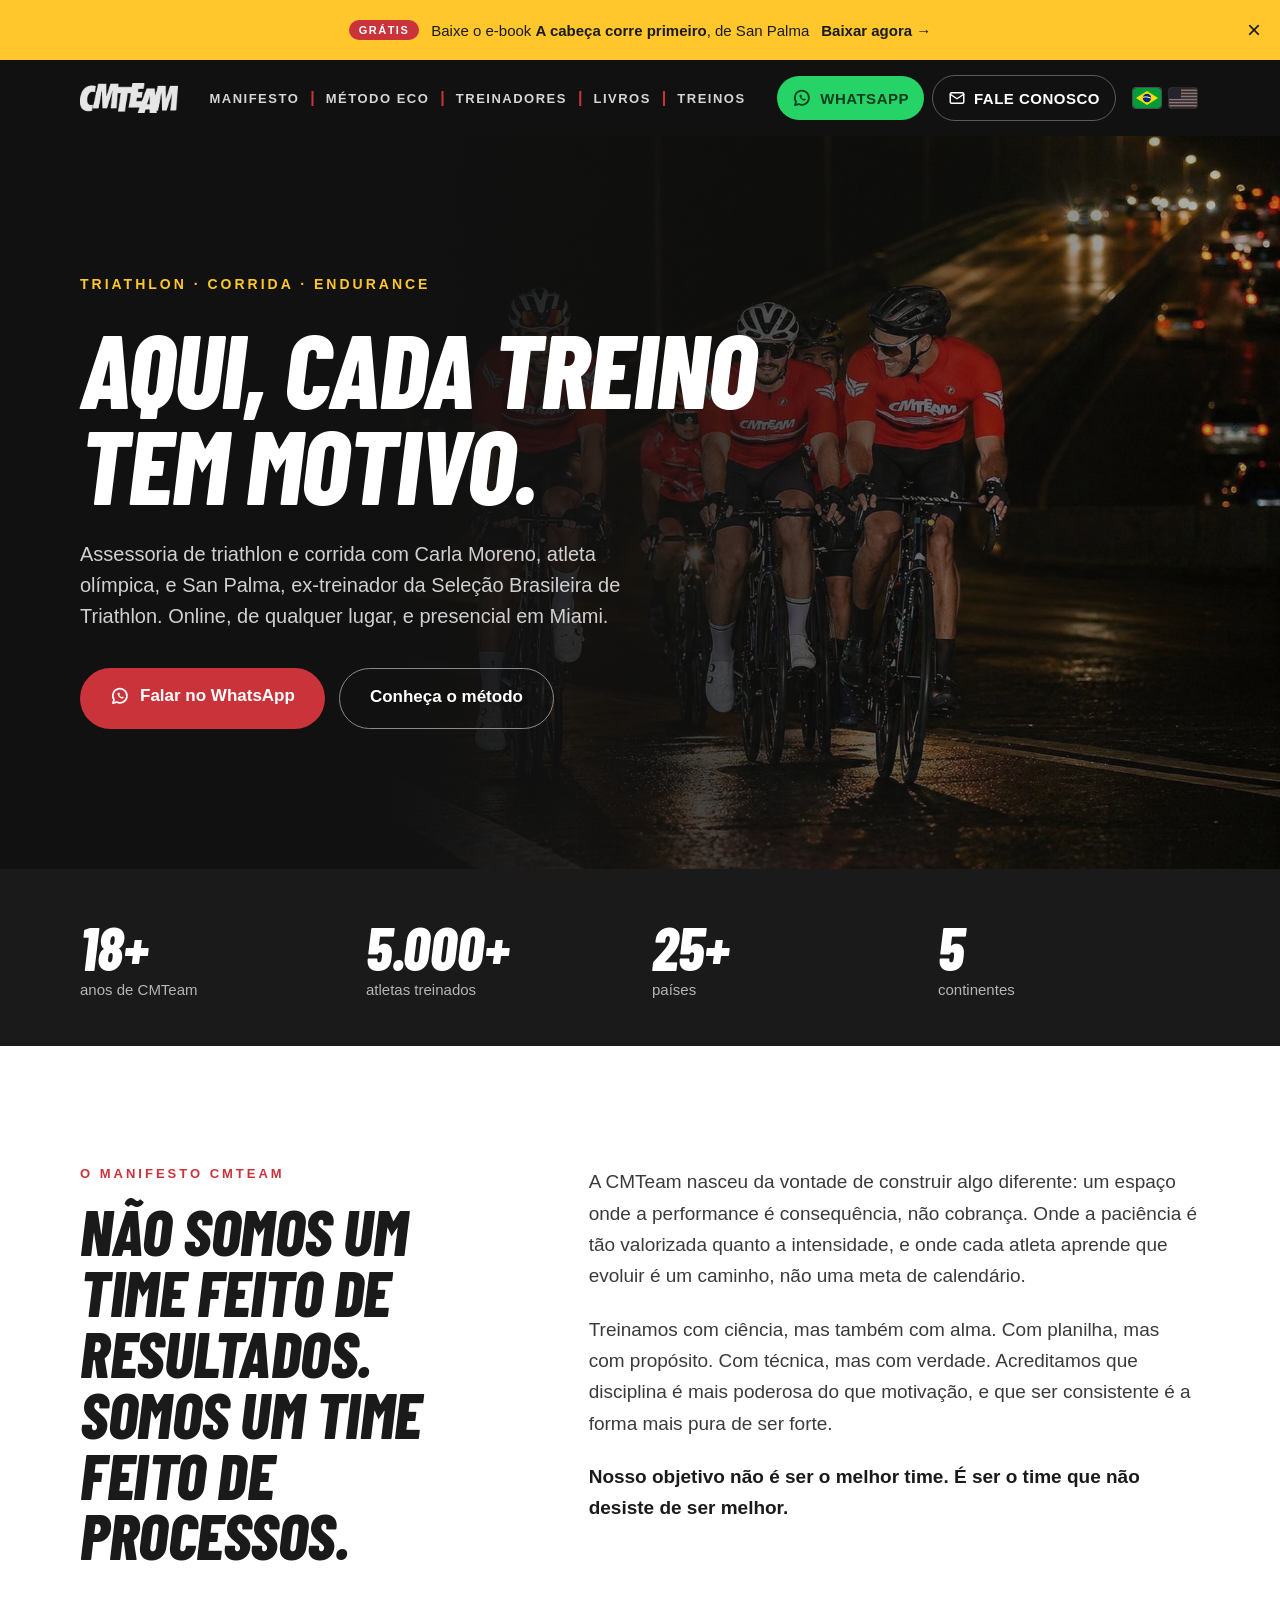
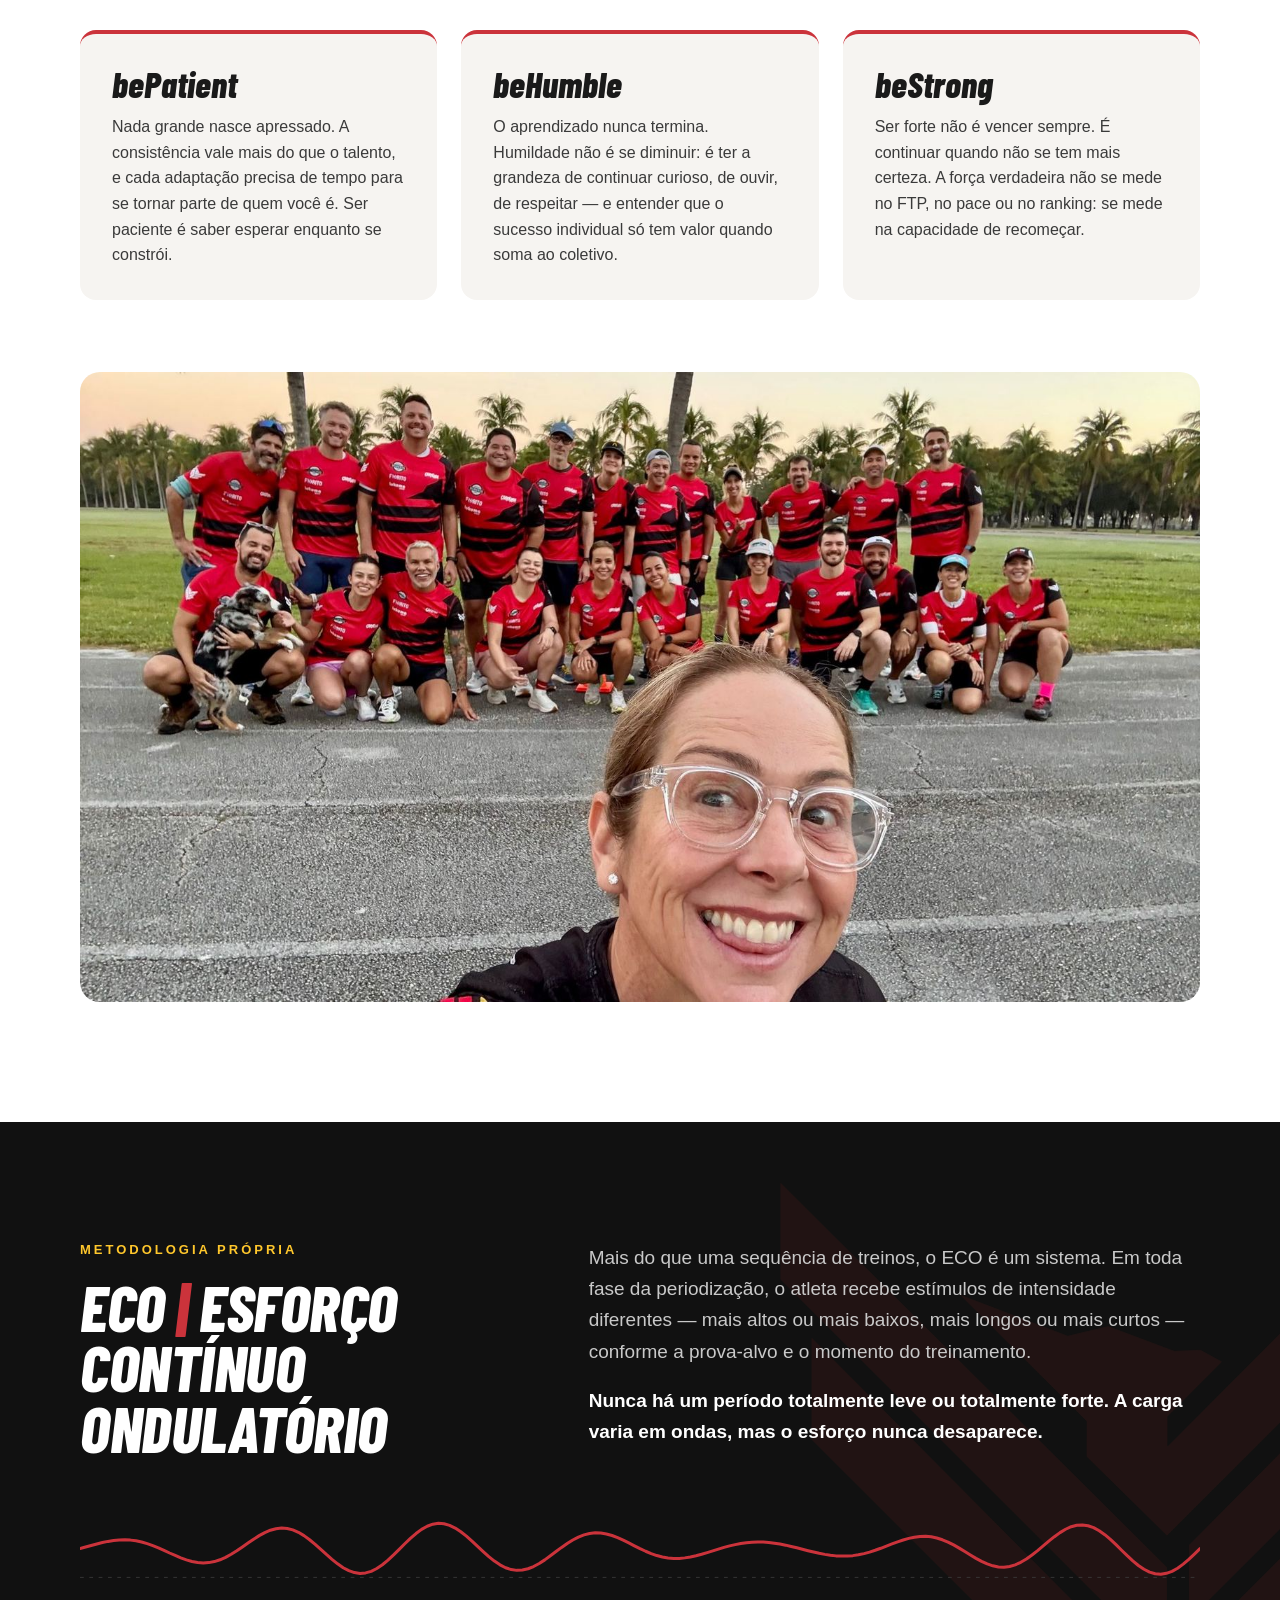
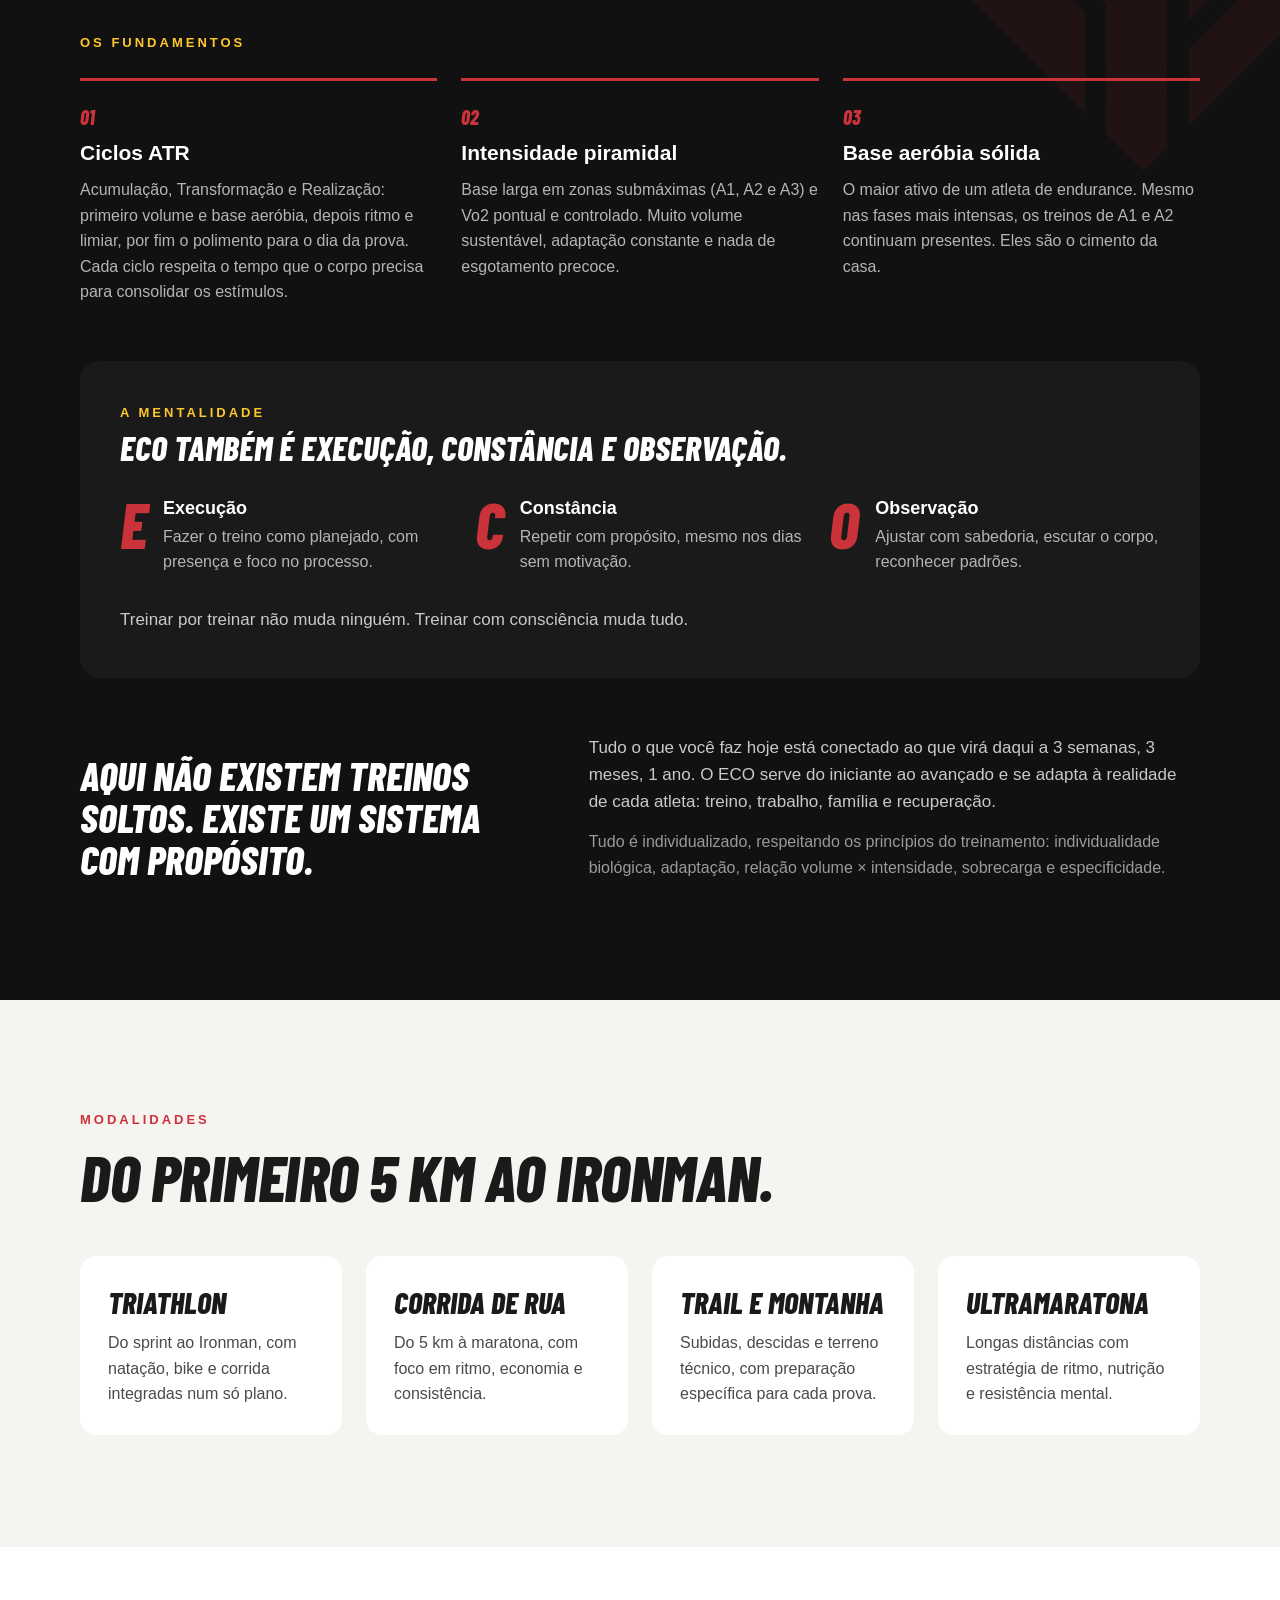
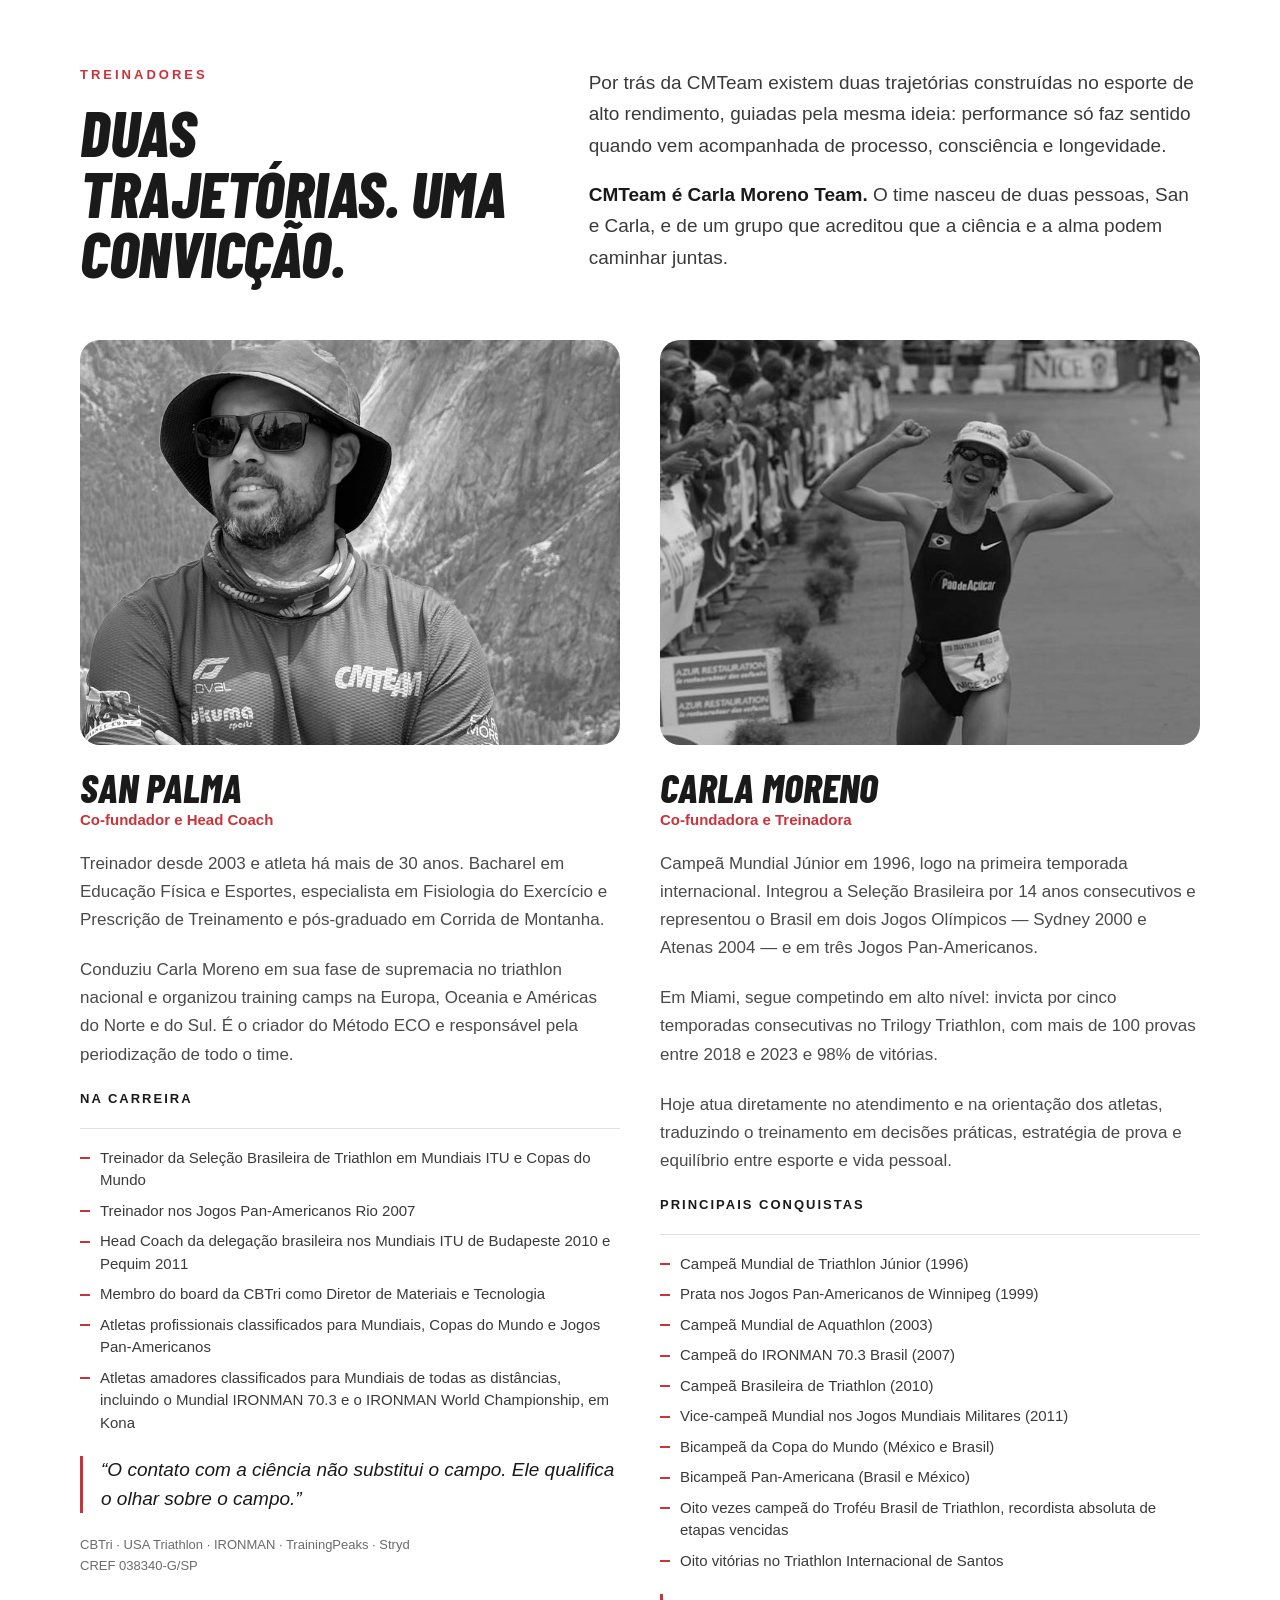
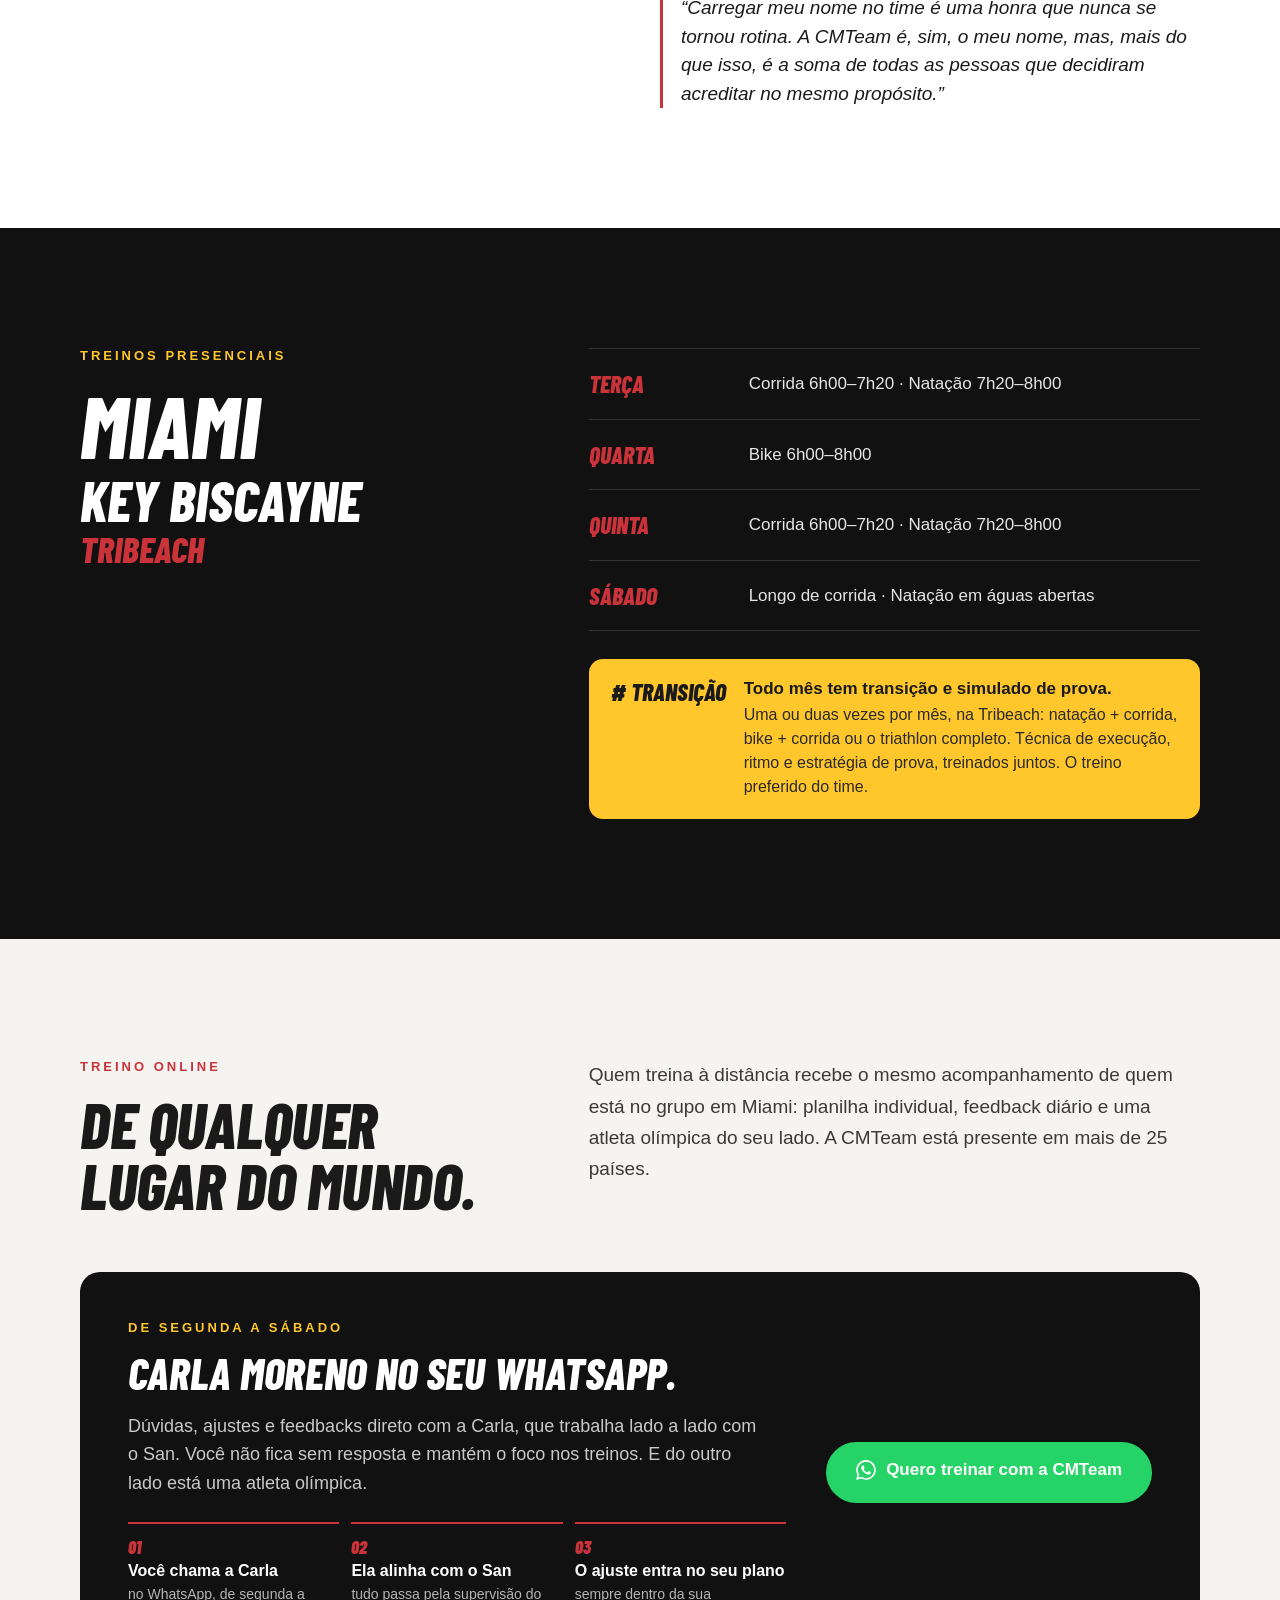
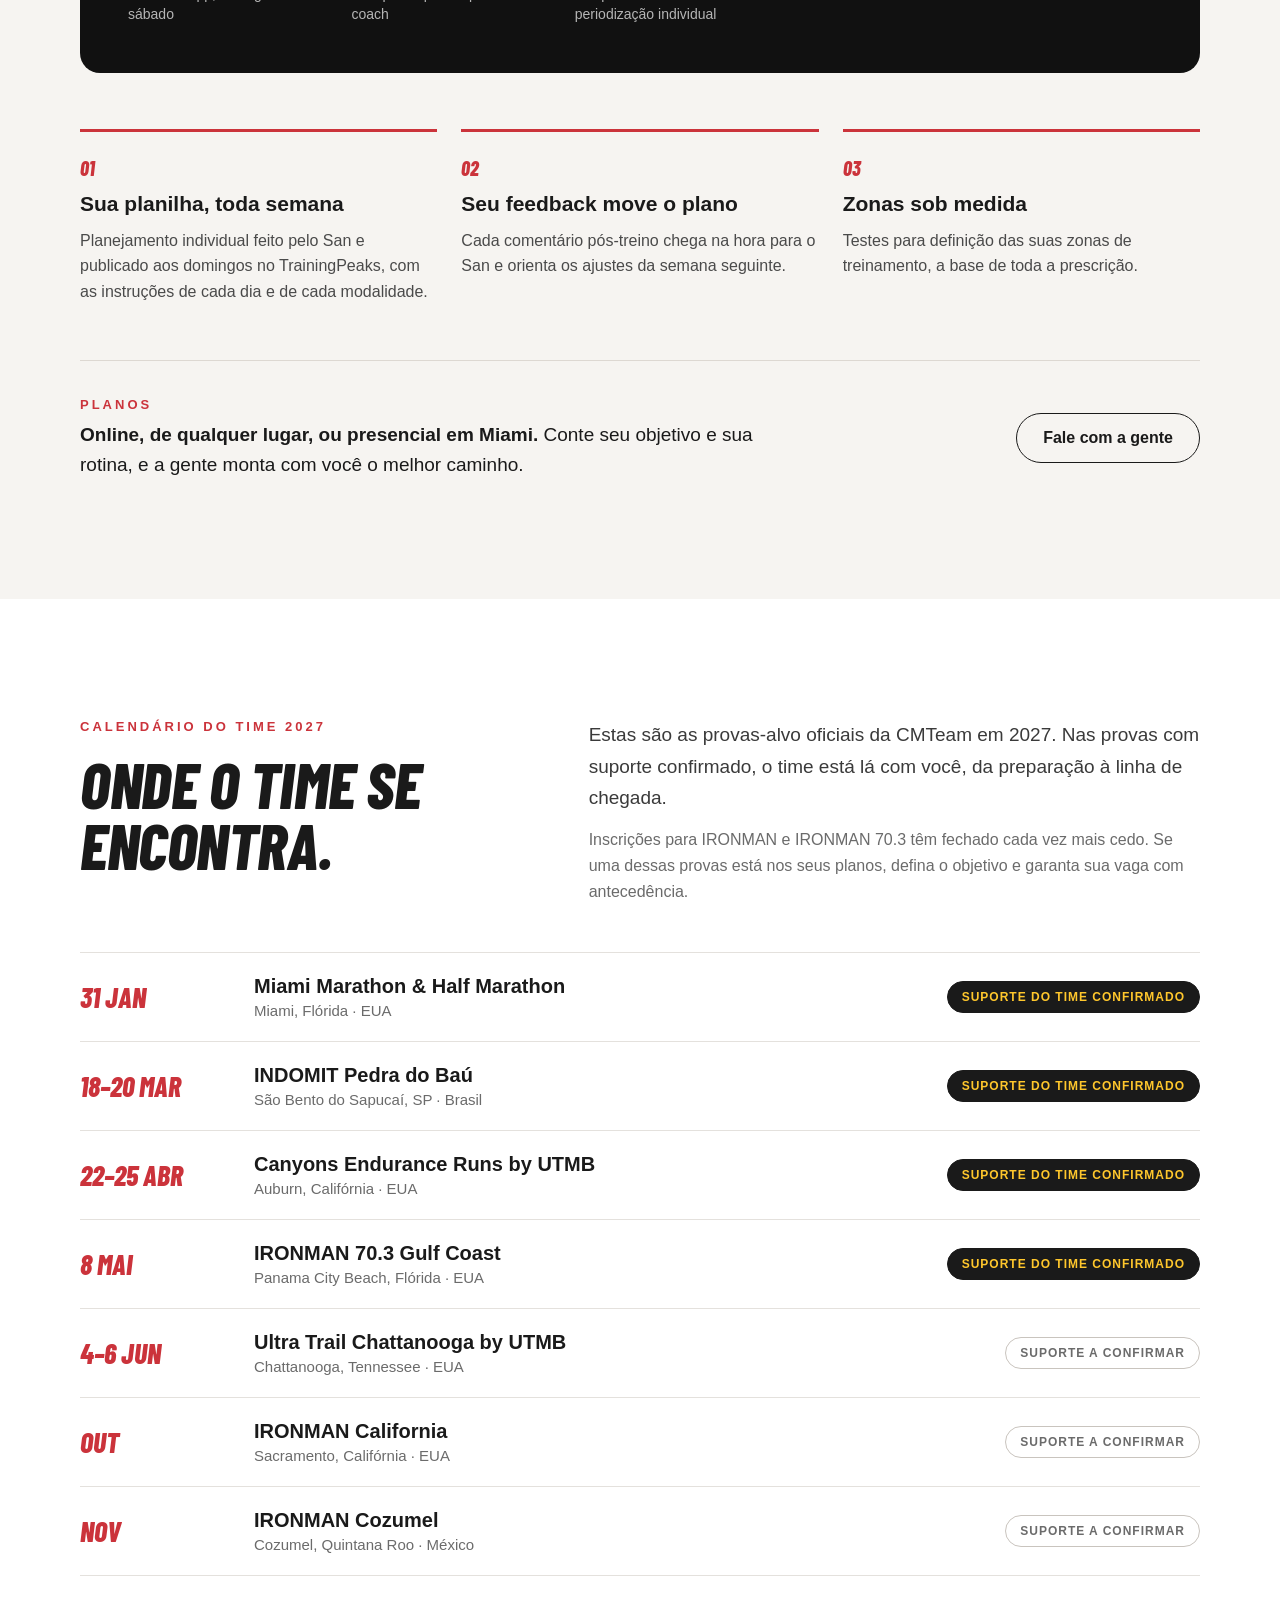
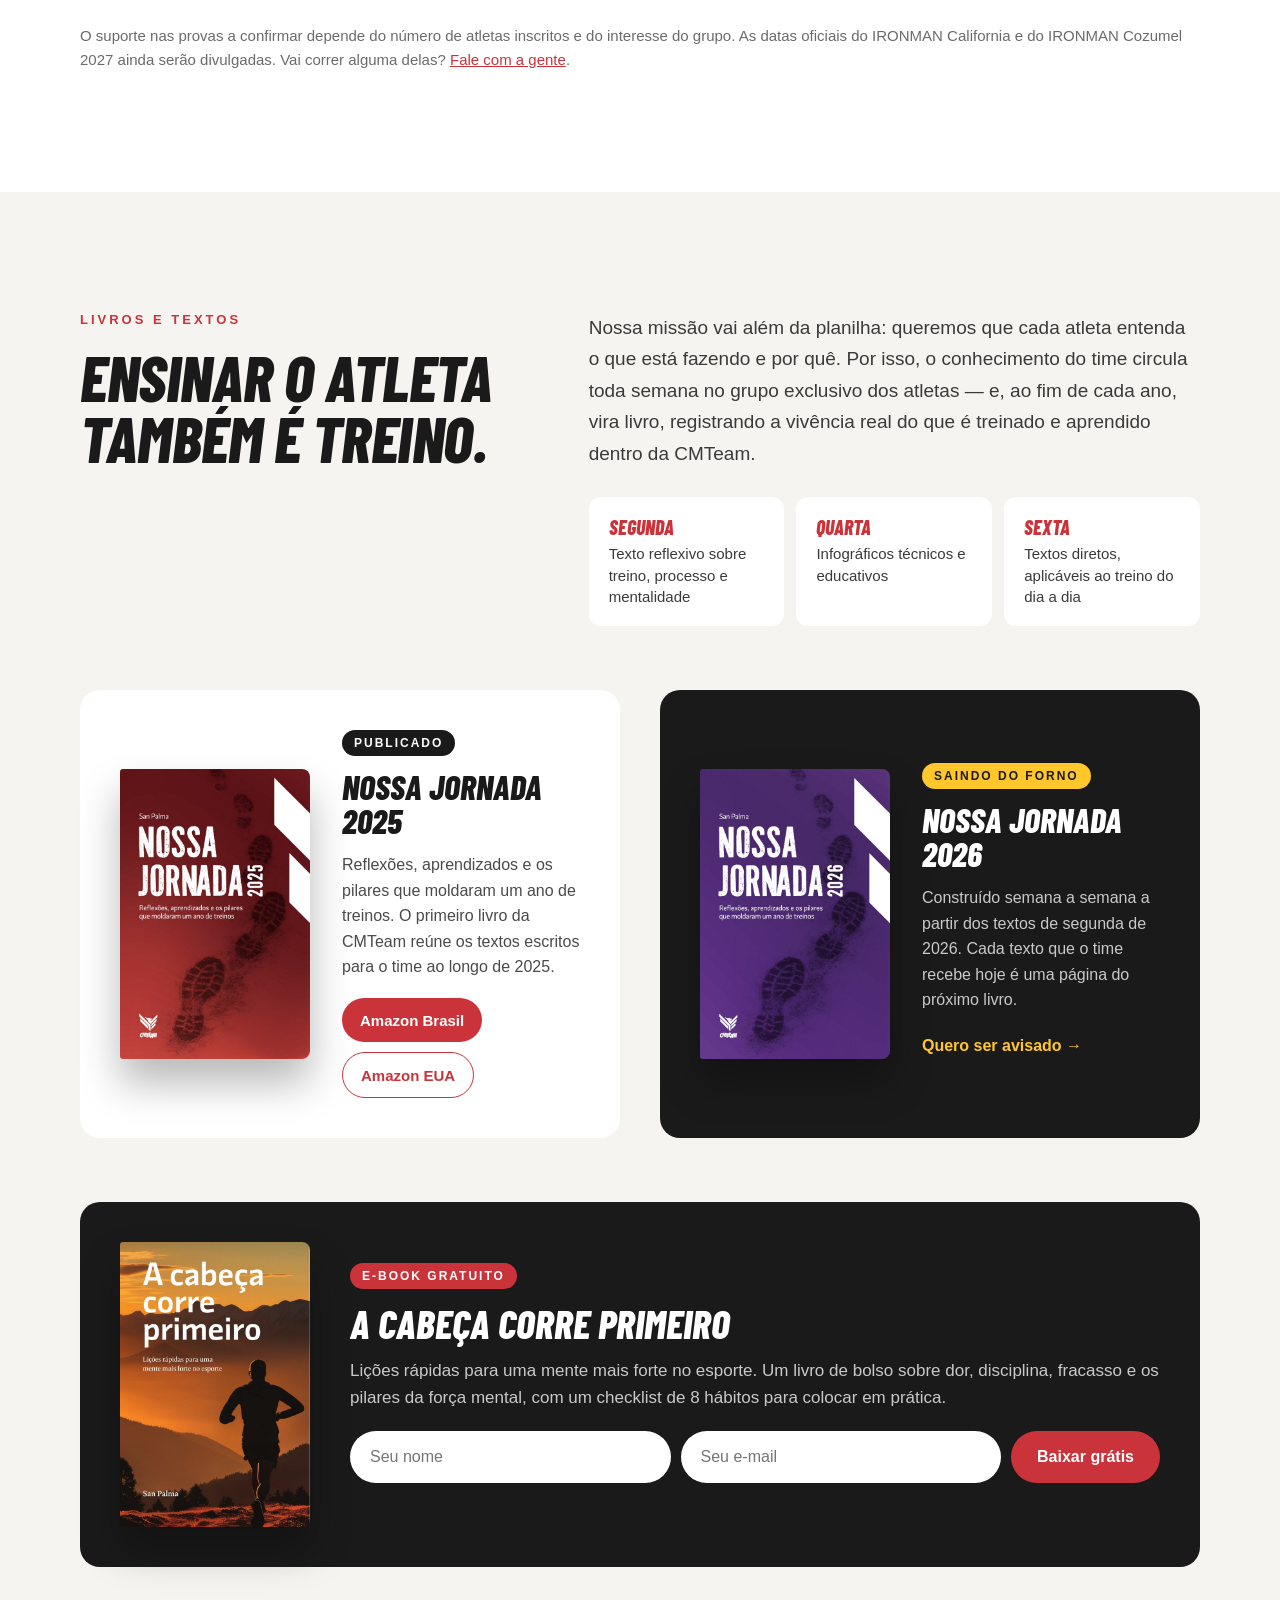
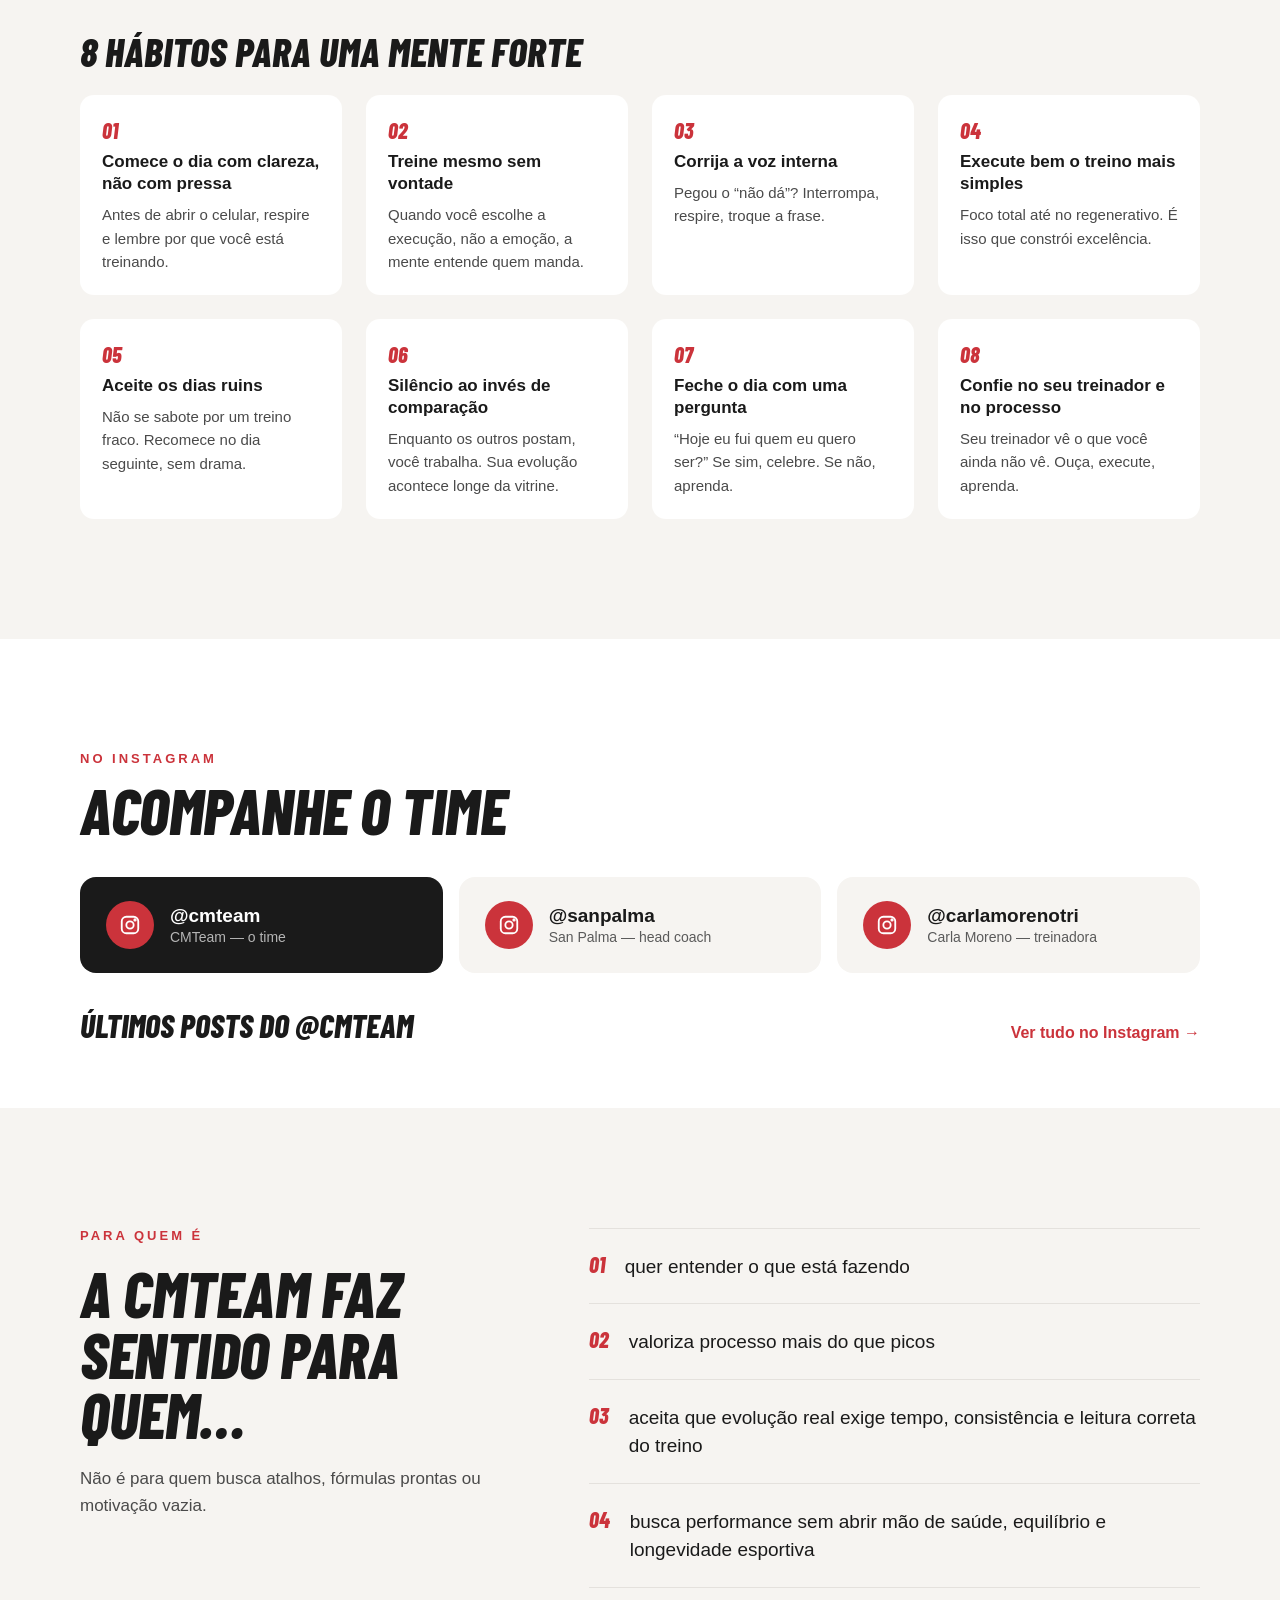
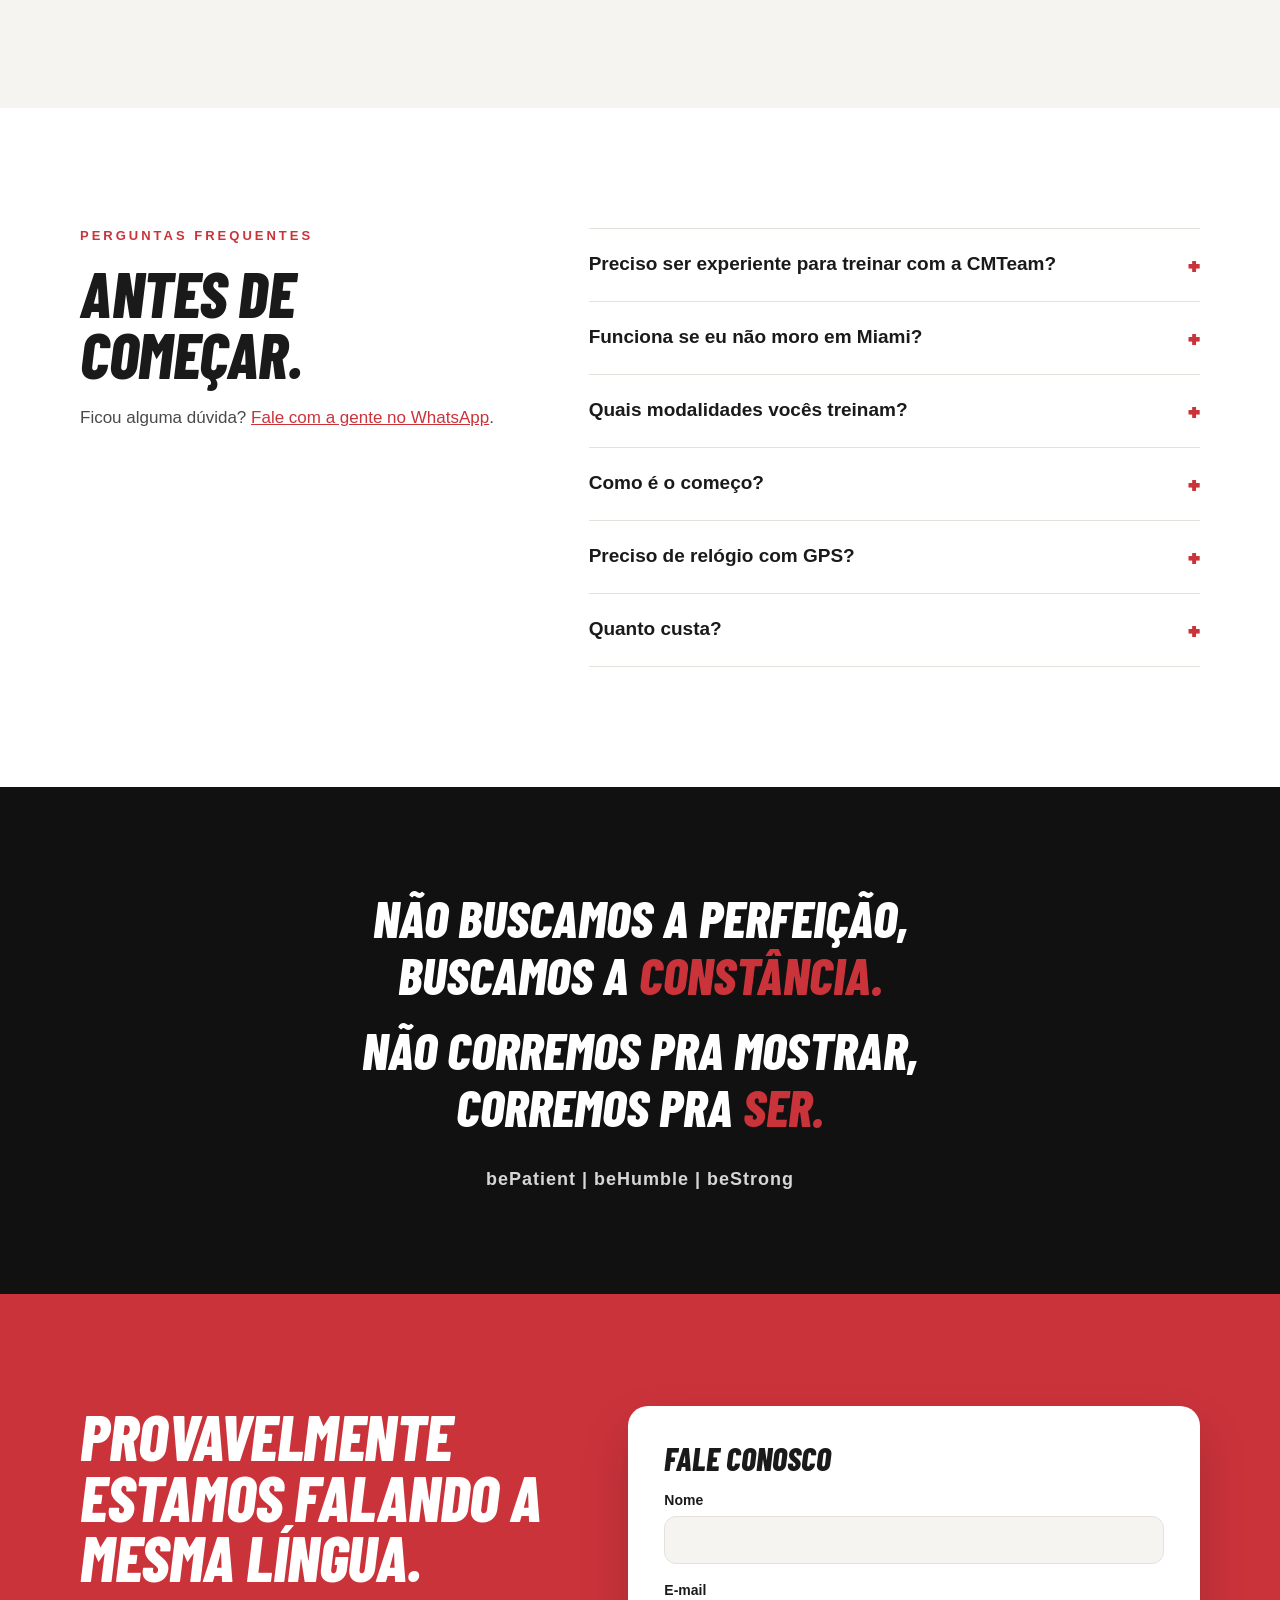
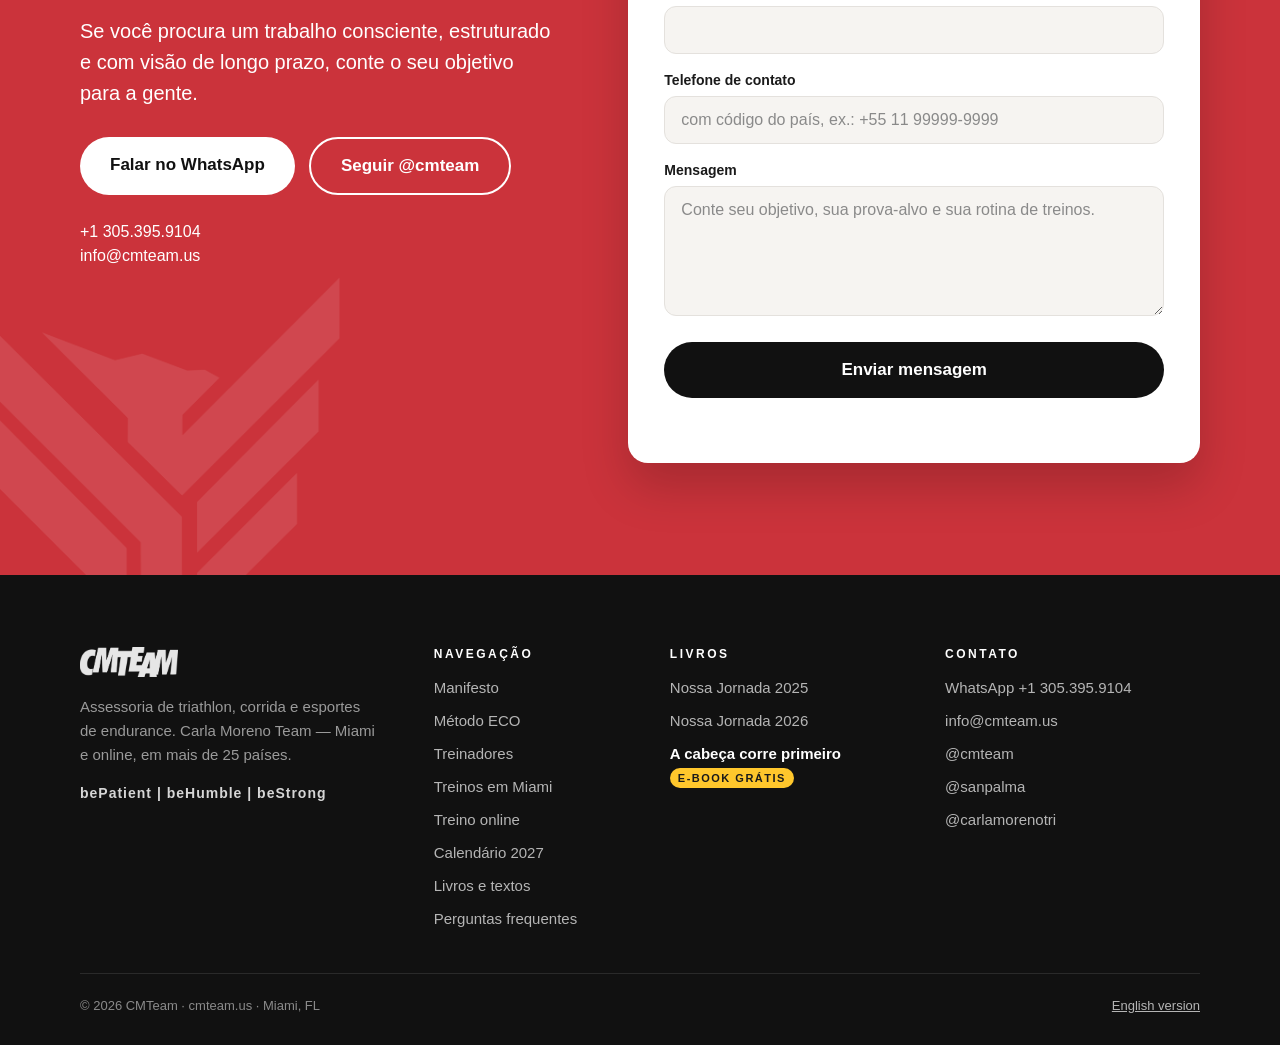
==== commit c671c122: "Hero e descrição: San Palma, ex-treinador da Seleção Brasileira de Triathlon (PT/EN) Co-Authored-By:" ====
--- a/index.html
+++ b/index.html
@@ -4,7 +4,7 @@
 <meta charset="utf-8">
 <meta name="viewport" content="width=device-width, initial-scale=1">
 <title>CMTeam — Assessoria de Triathlon e Corrida | Online e Miami</title>
-<meta name="description" content="Assessoria de triathlon, corrida e trail com Carla Moreno, atleta olímpica, e San Palma. Metodologia ECO, planilha individual no TrainingPeaks e suporte diário no WhatsApp. Online, de qualquer lugar, e presencial em Miami.">
+<meta name="description" content="Assessoria de triathlon, corrida e trail com Carla Moreno, atleta olímpica, e San Palma, ex-treinador da Seleção Brasileira. Metodologia ECO, planilha individual no TrainingPeaks e suporte diário no WhatsApp. Online, de qualquer lugar, e presencial em Miami.">
 <link rel="canonical" href="https://cmteam.us/">
 <link rel="alternate" hreflang="pt-BR" href="https://cmteam.us/">
 <link rel="alternate" hreflang="en" href="https://cmteam.us/en/">
@@ -17,12 +17,12 @@
 <meta property="og:locale" content="pt_BR">
 <meta property="og:url" content="https://cmteam.us/">
 <meta property="og:title" content="CMTeam — Aqui, cada treino tem motivo.">
-<meta property="og:description" content="Assessoria de triathlon, corrida e trail com Carla Moreno, atleta olímpica, e San Palma. Metodologia ECO, planilha individual no TrainingPeaks e suporte diário no WhatsApp. Online, de qualquer lugar, e presencial em Miami.">
+<meta property="og:description" content="Assessoria de triathlon, corrida e trail com Carla Moreno, atleta olímpica, e San Palma, ex-treinador da Seleção Brasileira. Metodologia ECO, planilha individual no TrainingPeaks e suporte diário no WhatsApp. Online, de qualquer lugar, e presencial em Miami.">
 <meta property="og:image" content="https://cmteam.us/img/og-cmteam.jpg">
 <meta property="og:image:width" content="1200">
 <meta property="og:image:height" content="630">
 <meta name="twitter:card" content="summary_large_image">
-<script type="application/ld+json">{"@context": "https://schema.org", "@type": "SportsOrganization", "name": "CMTeam", "alternateName": "Carla Moreno Team", "url": "https://cmteam.us", "logo": "https://cmteam.us/img/icon-512.png", "image": "https://cmteam.us/img/og-cmteam.jpg", "description": "Assessoria de triathlon, corrida e trail com Carla Moreno, atleta olímpica, e San Palma. Metodologia ECO, planilha individual no TrainingPeaks e suporte diário no WhatsApp. Online, de qualquer lugar, e presencial em Miami.", "sport": ["Triathlon", "Running", "Trail running"], "telephone": "+1-305-395-9104", "email": "info@cmteam.us", "areaServed": "Worldwide", "knowsLanguage": ["pt-BR", "en"], "founder": [{"@type": "Person", "name": "Carla Moreno", "jobTitle": "Co-fundadora e Treinadora", "sameAs": ["https://instagram.com/carlamorenotri"]}, {"@type": "Person", "name": "San Palma", "jobTitle": "Co-fundador e Head Coach", "sameAs": ["https://instagram.com/sanpalma"]}], "sameAs": ["https://instagram.com/cmteam"], "address": {"@type": "PostalAddress", "addressLocality": "Miami", "addressRegion": "FL", "addressCountry": "US"}}</script>
+<script type="application/ld+json">{"@context": "https://schema.org", "@type": "SportsOrganization", "name": "CMTeam", "alternateName": "Carla Moreno Team", "url": "https://cmteam.us", "logo": "https://cmteam.us/img/icon-512.png", "image": "https://cmteam.us/img/og-cmteam.jpg", "description": "Assessoria de triathlon, corrida e trail com Carla Moreno, atleta olímpica, e San Palma, ex-treinador da Seleção Brasileira. Metodologia ECO, planilha individual no TrainingPeaks e suporte diário no WhatsApp. Online, de qualquer lugar, e presencial em Miami.", "sport": ["Triathlon", "Running", "Trail running"], "telephone": "+1-305-395-9104", "email": "info@cmteam.us", "areaServed": "Worldwide", "knowsLanguage": ["pt-BR", "en"], "founder": [{"@type": "Person", "name": "Carla Moreno", "jobTitle": "Co-fundadora e Treinadora", "sameAs": ["https://instagram.com/carlamorenotri"]}, {"@type": "Person", "name": "San Palma", "jobTitle": "Co-fundador e Head Coach", "sameAs": ["https://instagram.com/sanpalma"]}], "sameAs": ["https://instagram.com/cmteam"], "address": {"@type": "PostalAddress", "addressLocality": "Miami", "addressRegion": "FL", "addressCountry": "US"}}</script>
 <link rel="preconnect" href="https://fonts.googleapis.com">
 <link href="https://fonts.googleapis.com/css2?family=Barlow+Condensed:ital,wght@0,700;0,800;1,800;1,900&amp;display=swap" rel="stylesheet">
 <style>
@@ -213,7 +213,7 @@
 <div class="wrap" style="position: relative; padding-top: 140px; padding-bottom: 140px; display: flex; flex-direction: column; gap: 28px">
 <div style="font-size: 14px; font-weight: 700; letter-spacing: 3px; text-transform: uppercase; color: #FFC72C">Triathlon · Corrida · Endurance</div>
 <h1 class="disp hero-title" style="margin: 0; max-width: 760px; color: #FFFFFF">Aqui, cada treino tem motivo.</h1>
-<p style="margin: 0; font-size: 20px; line-height: 1.55; color: #D0D0D0; max-width: 560px">Assessoria de triathlon e corrida com Carla Moreno, atleta olímpica, e San Palma. Online, de qualquer lugar, e presencial em Miami.</p>
+<p style="margin: 0; font-size: 20px; line-height: 1.55; color: #D0D0D0; max-width: 560px">Assessoria de triathlon e corrida com Carla Moreno, atleta olímpica, e San Palma, ex-treinador da Seleção Brasileira de Triathlon. Online, de qualquer lugar, e presencial em Miami.</p>
 <div style="display: flex; gap: 14px; flex-wrap: wrap; padding-top: 8px">
 <a href="https://wa.me/13053959104?text=Ol%C3%A1!%20Quero%20saber%20mais%20sobre%20a%20CMTeam." style="background: #CB333B; color: #FFFFFF; text-decoration: none; font-size: 17px; font-weight: 700; padding: 18px 30px; border-radius: 999px"><span style="display:inline-flex;align-items:center;gap:10px"><svg width="20" height="20" viewBox="0 0 24 24" fill="none" stroke="currentColor" stroke-width="2" stroke-linecap="round" stroke-linejoin="round" aria-hidden="true"><path d="M3.5 20.5l1.3-4A8.5 8.5 0 1 1 8 19.3z"></path><path d="M9 8.6c0 3.3 3 6.4 6.4 6.4l1.3-1.5-2-1-1 .9c-1-.4-2.2-1.6-2.6-2.6l.9-1-1-2z" fill="currentColor" stroke="none"></path></svg>Falar no WhatsApp</span></a>
 <a href="#eco" style="border: 1.5px solid #8A8A8A; color: #FFFFFF; text-decoration: none; font-size: 17px; font-weight: 700; padding: 18px 30px; border-radius: 999px">Conheça o método</a>
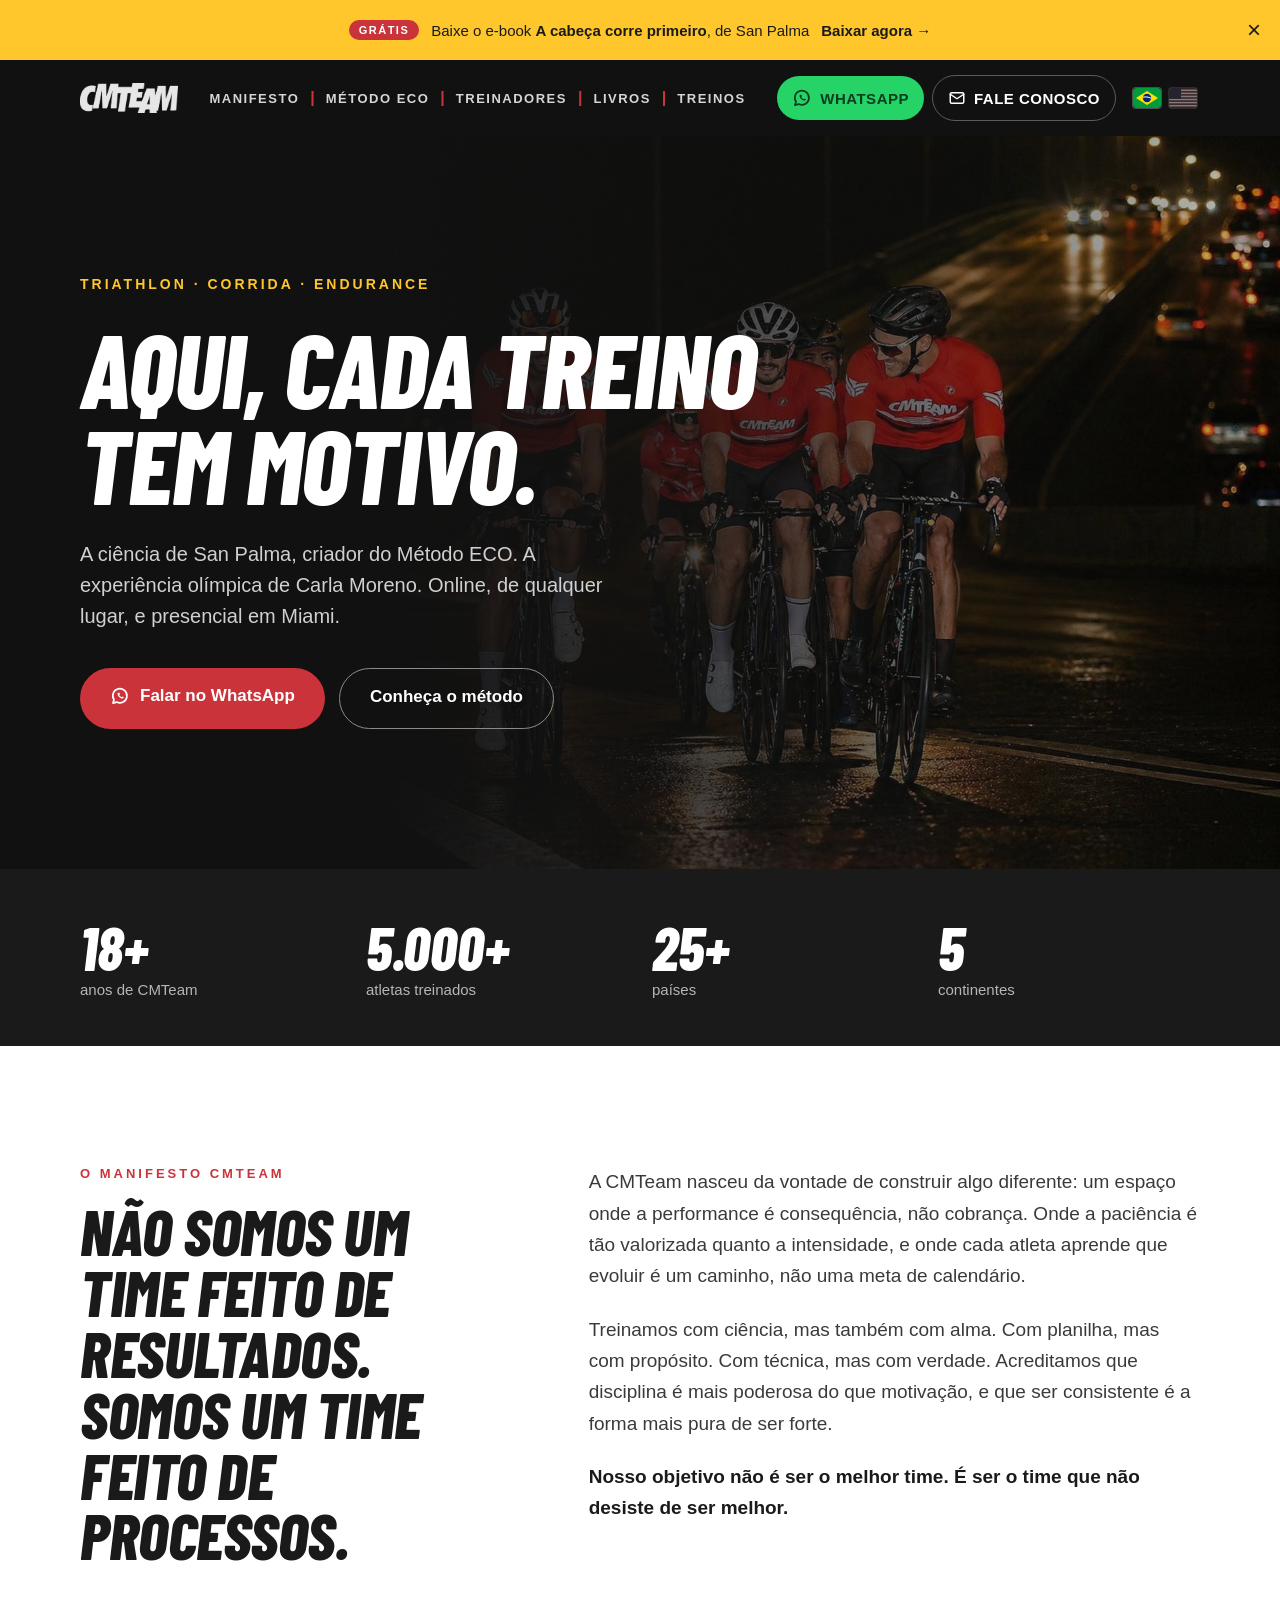
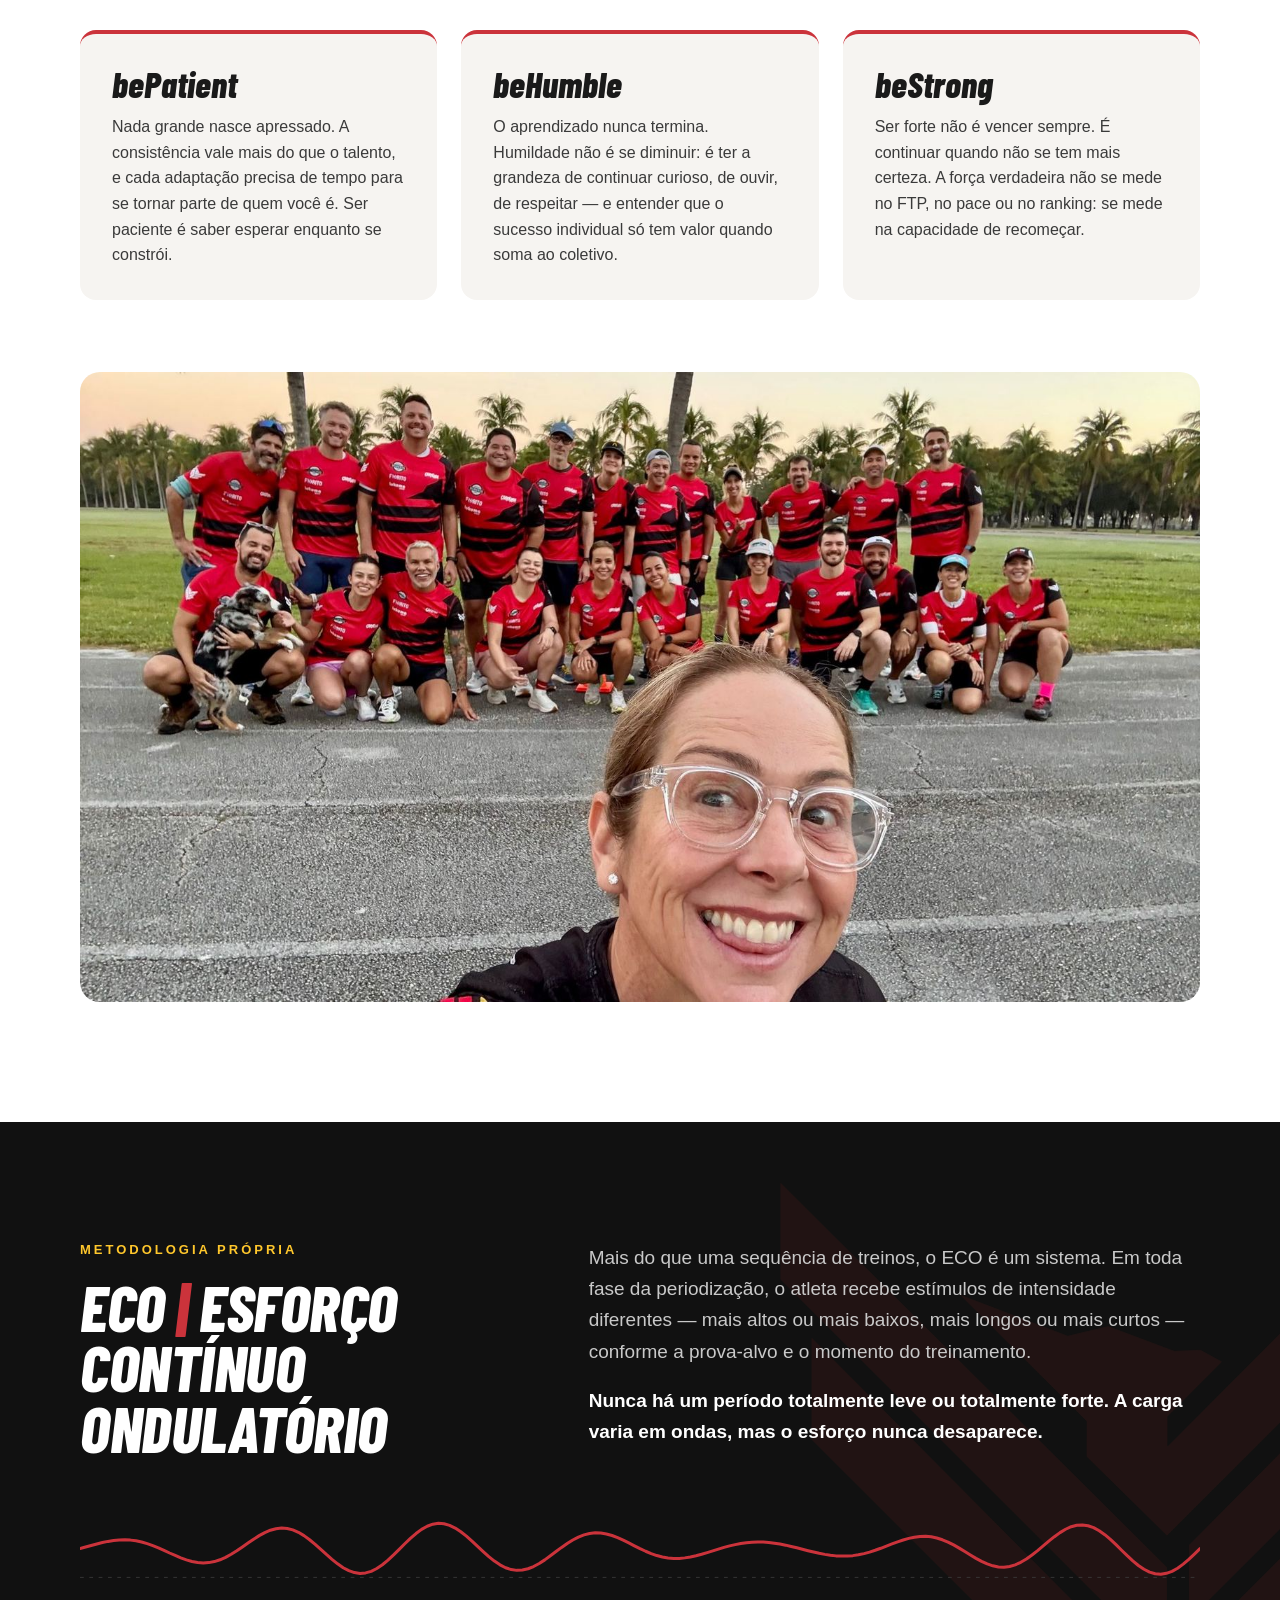
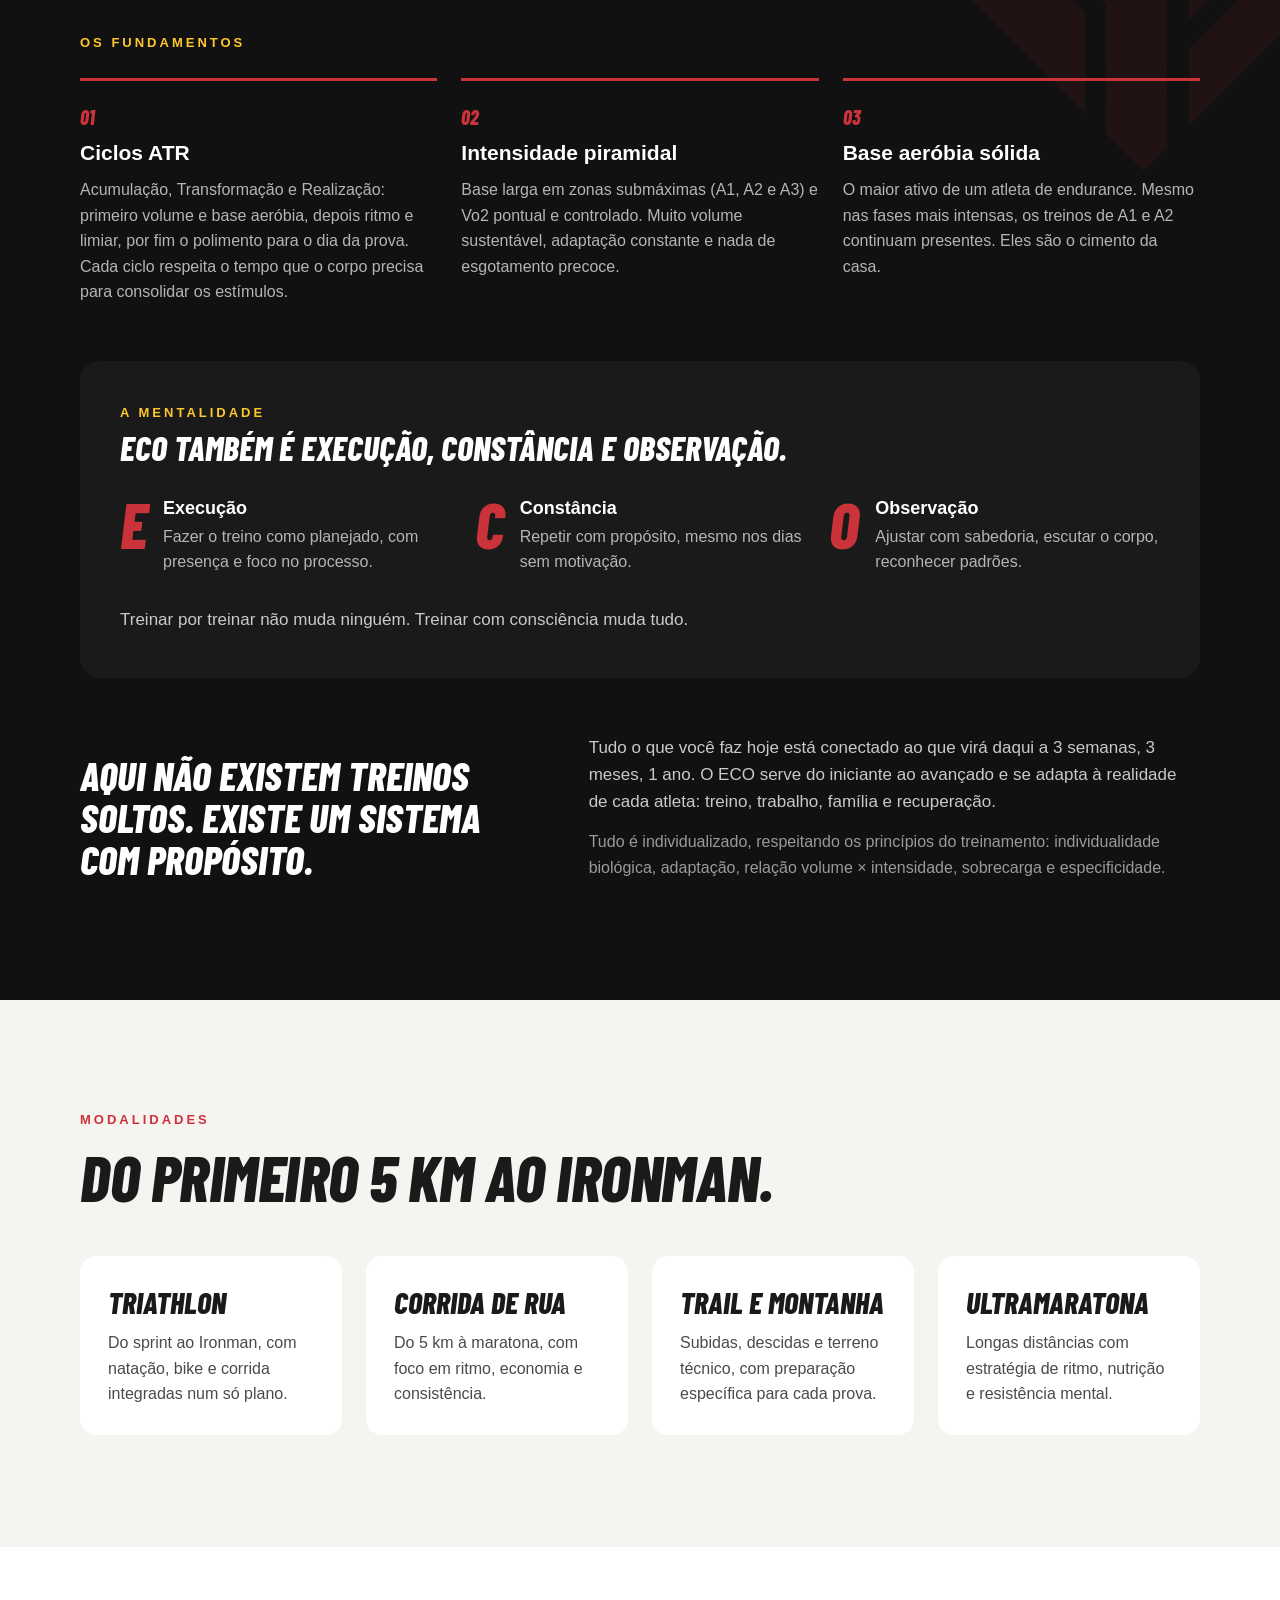
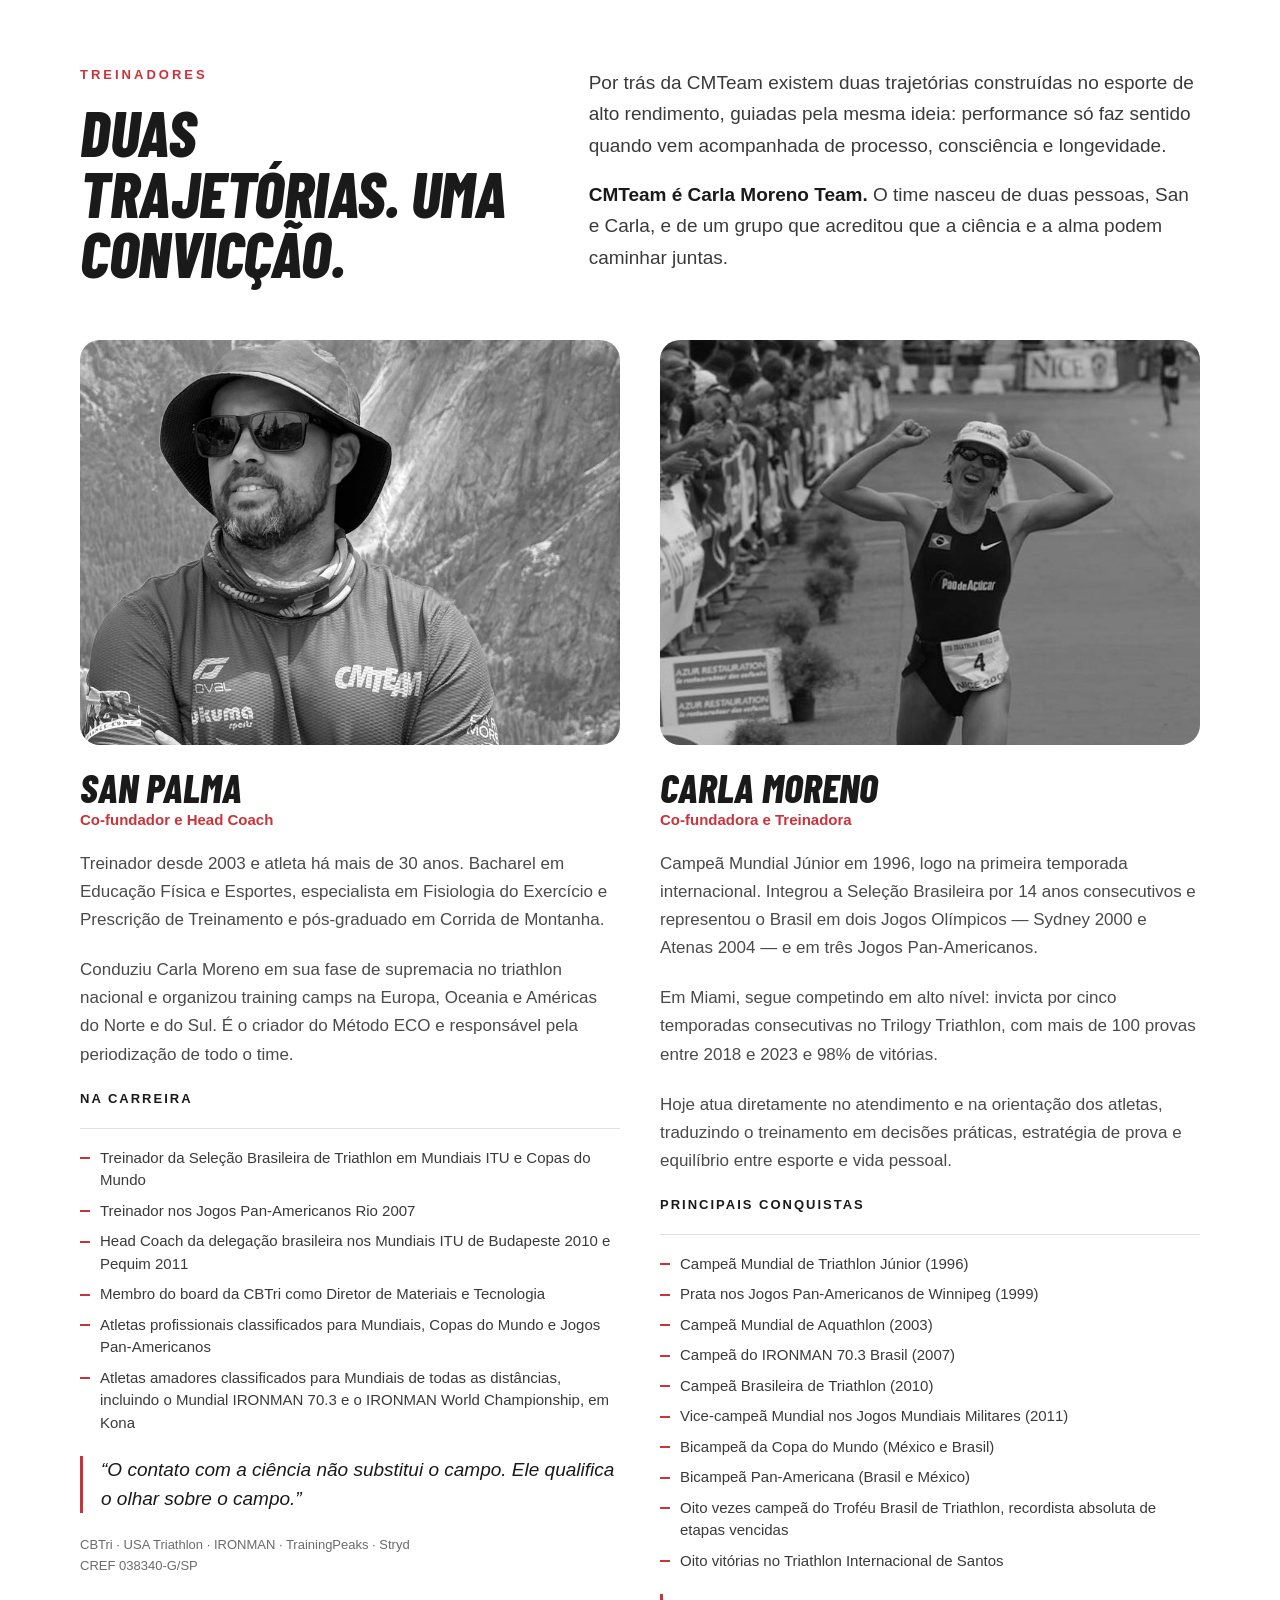
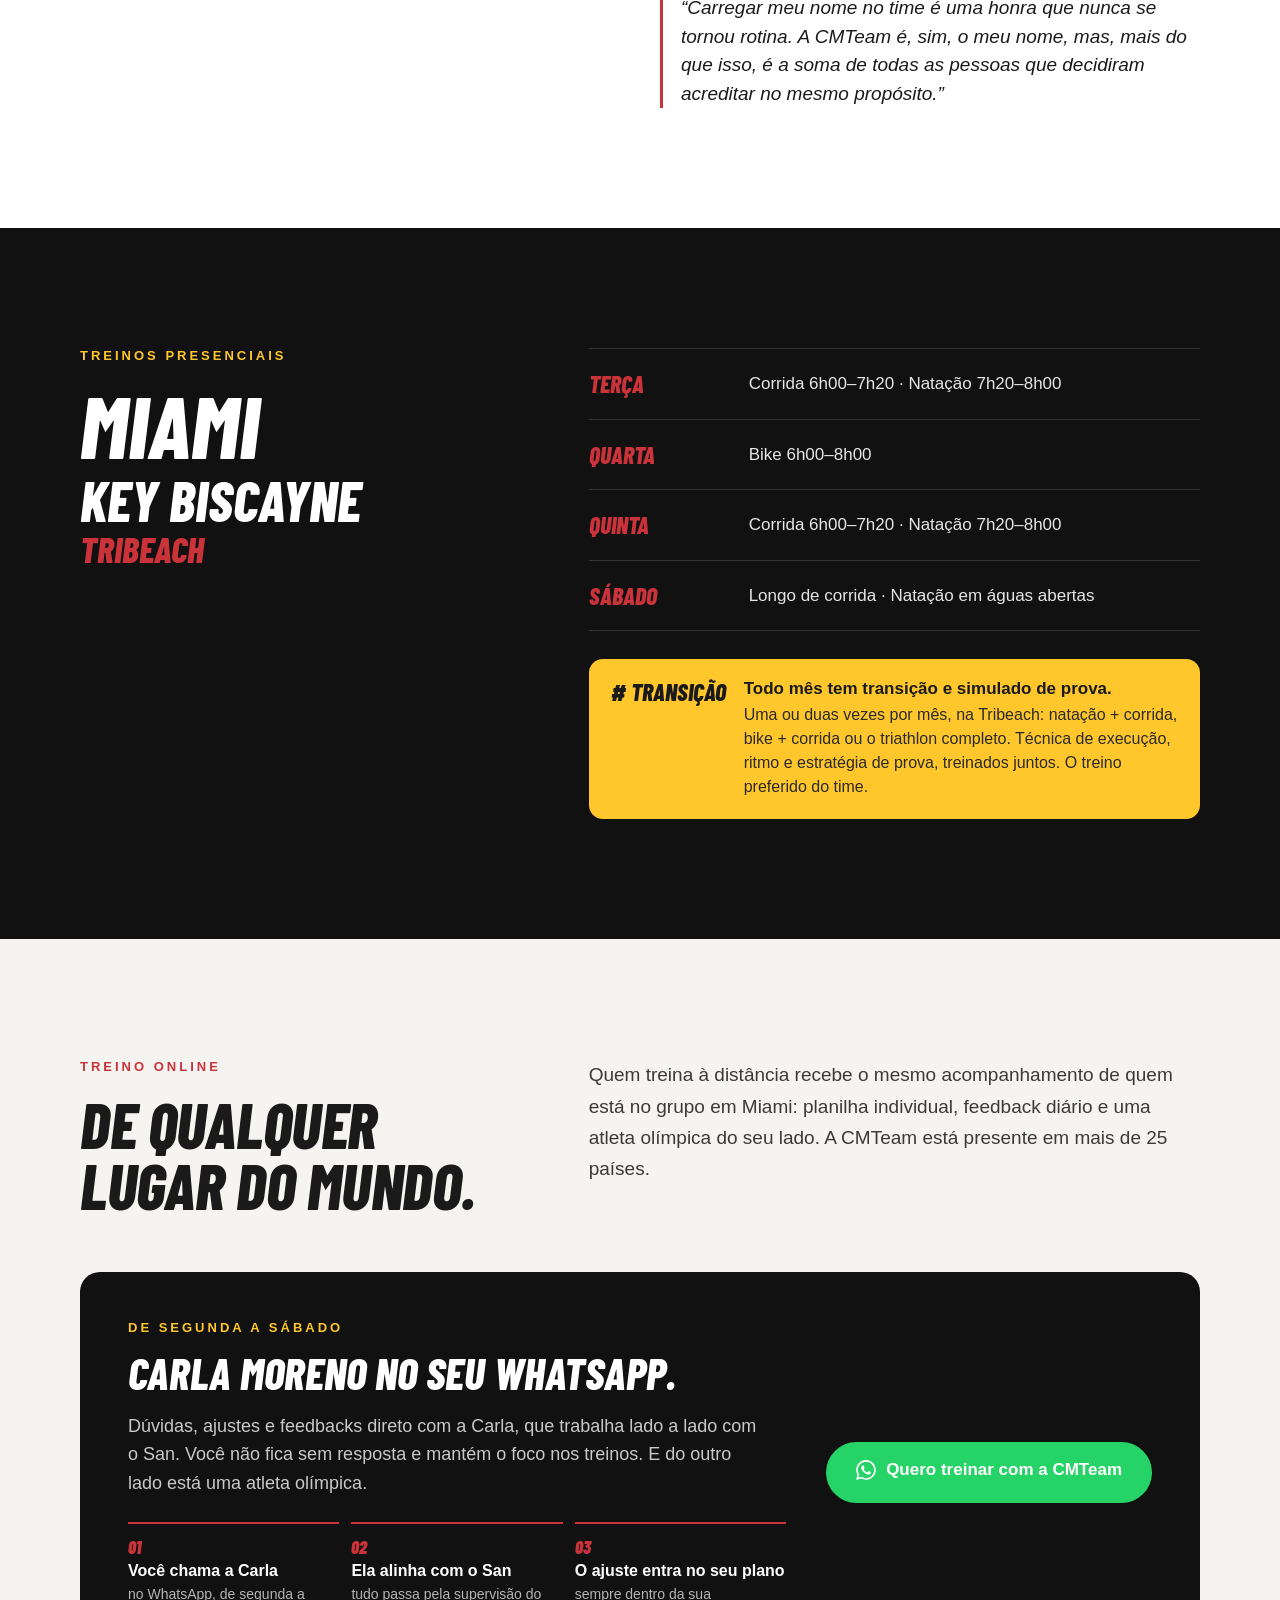
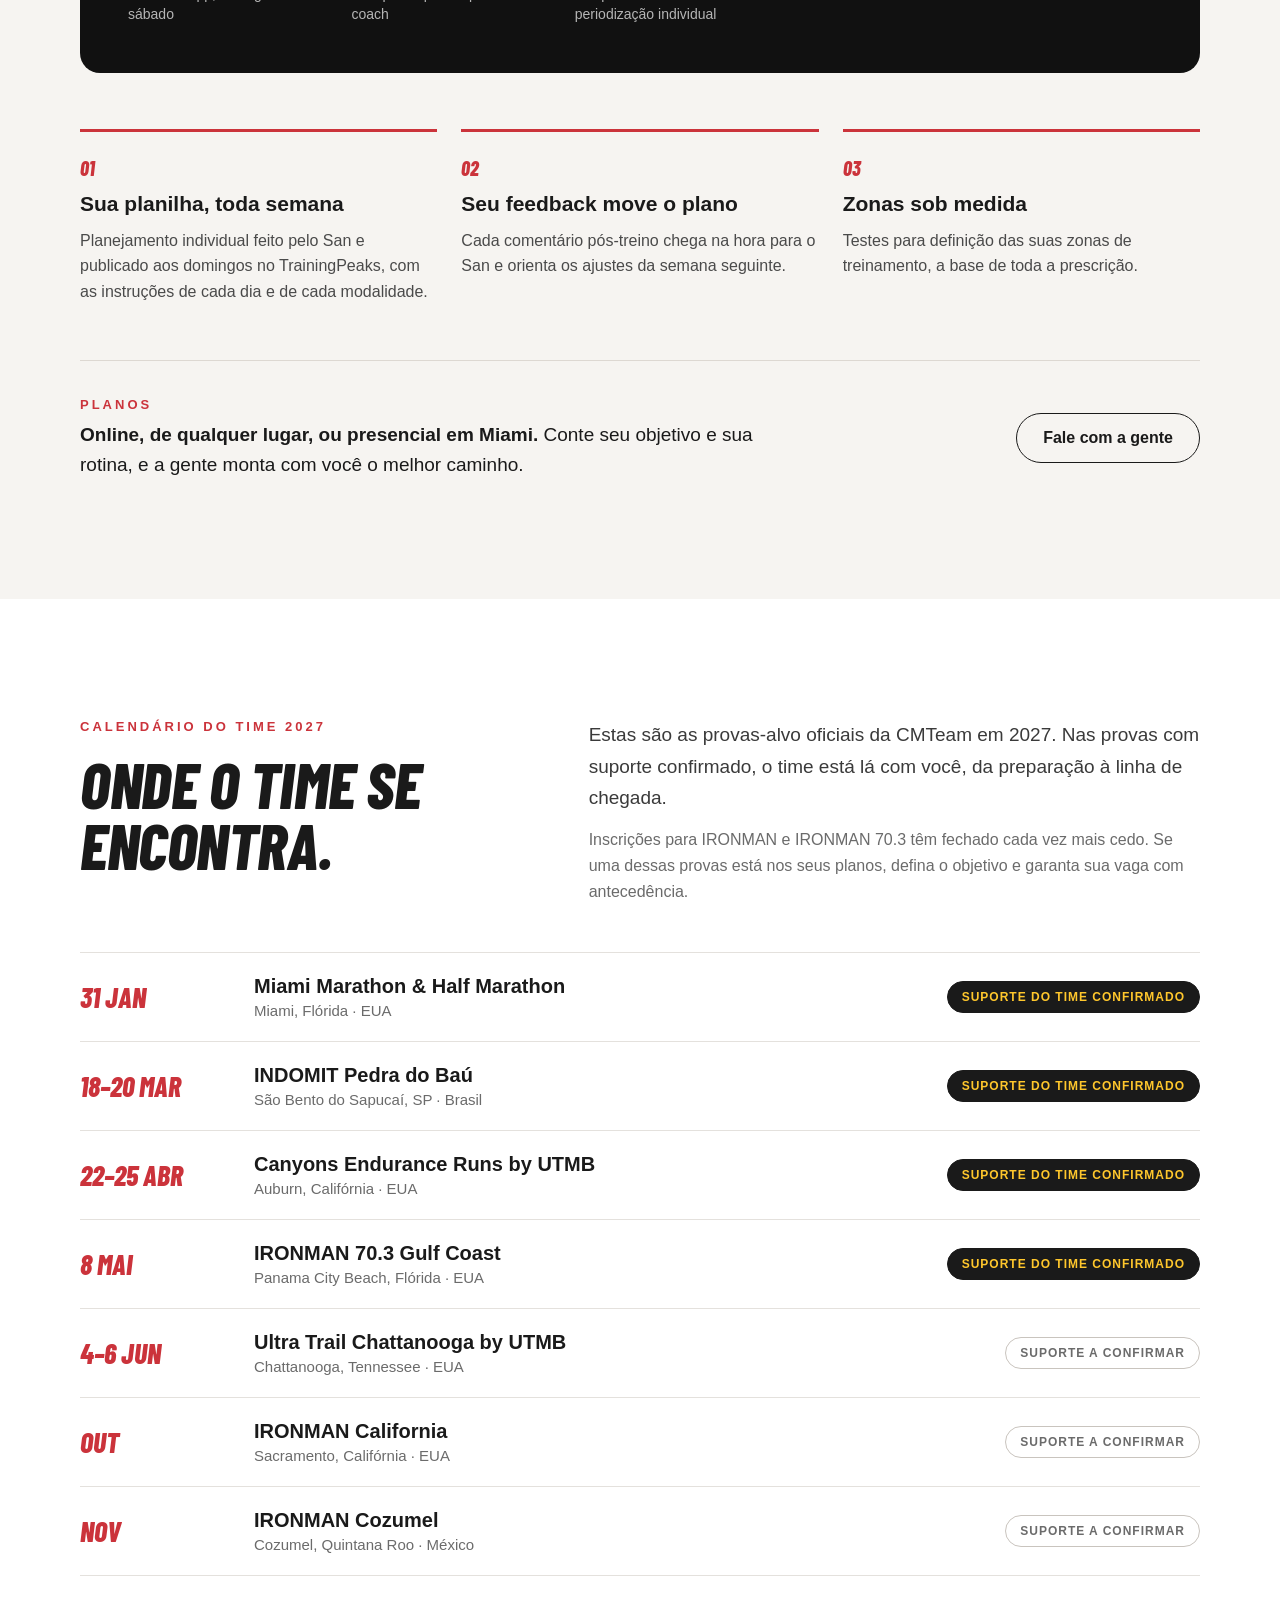
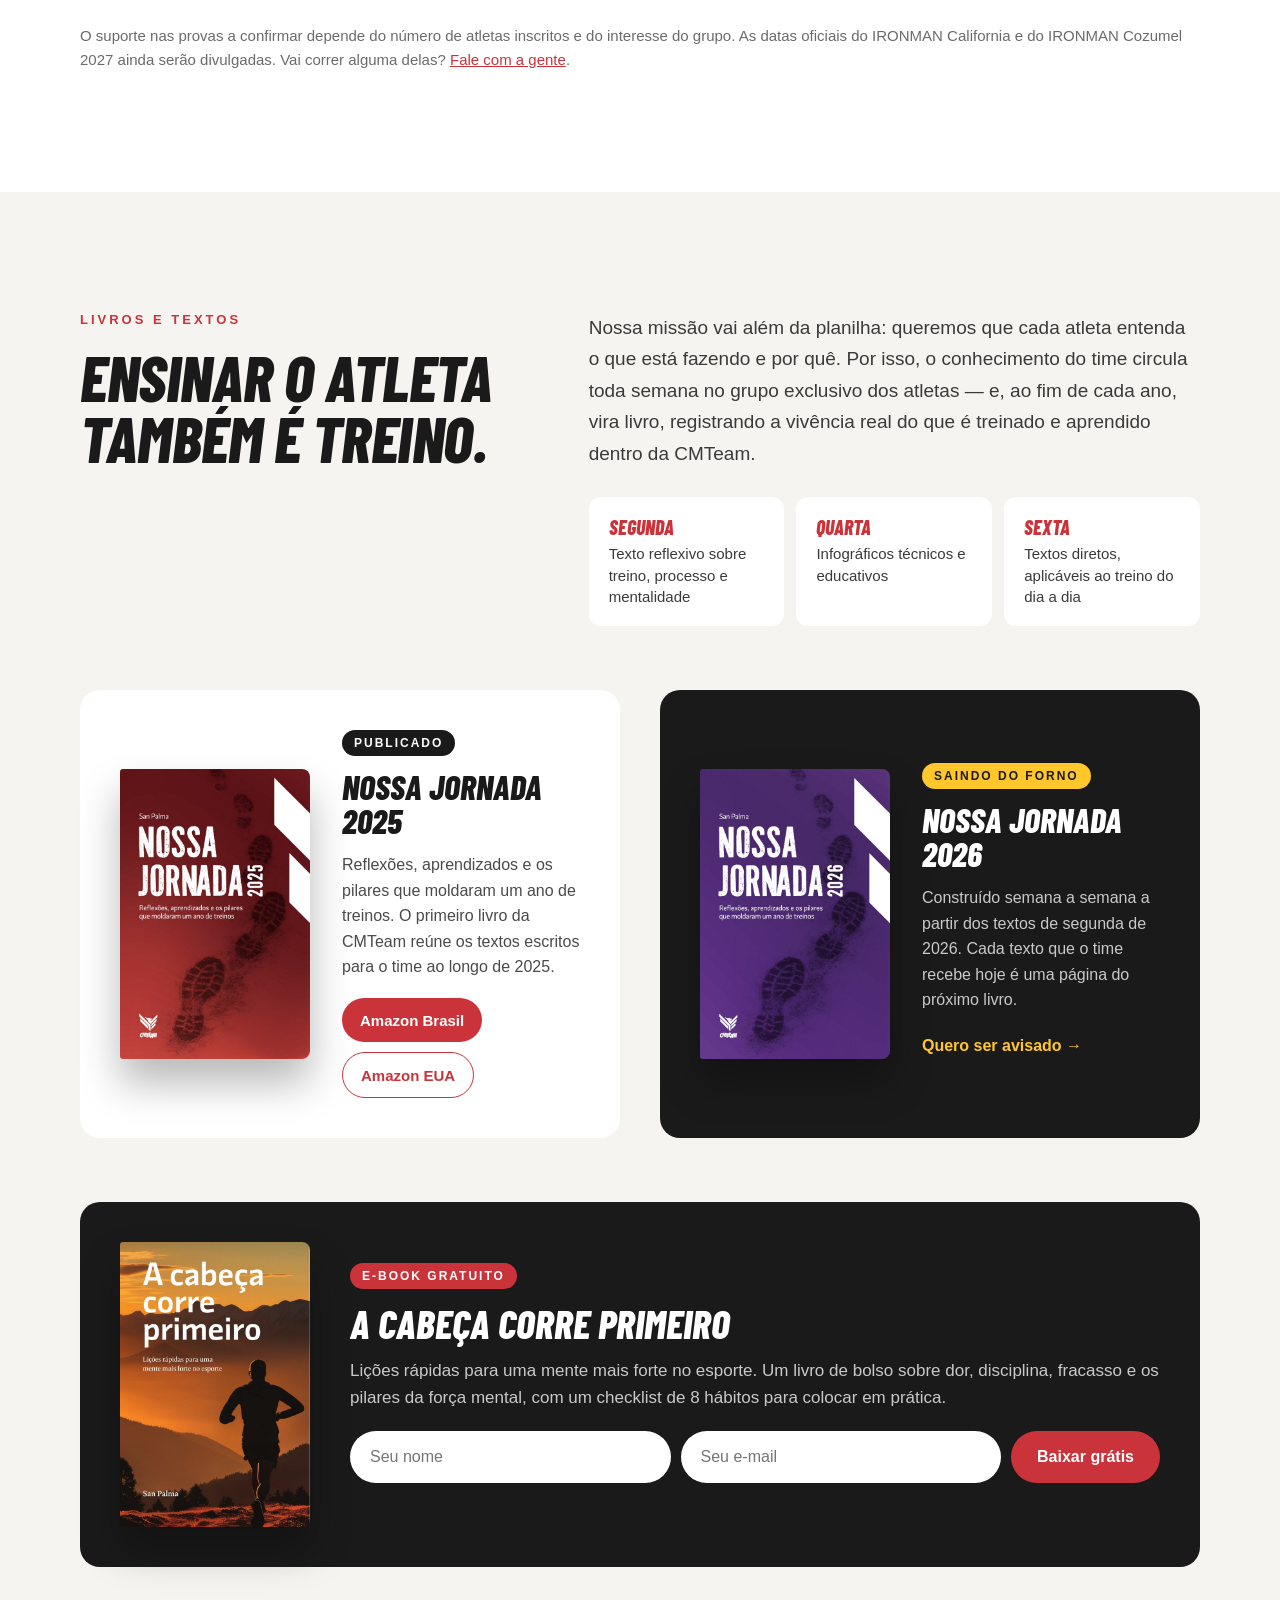
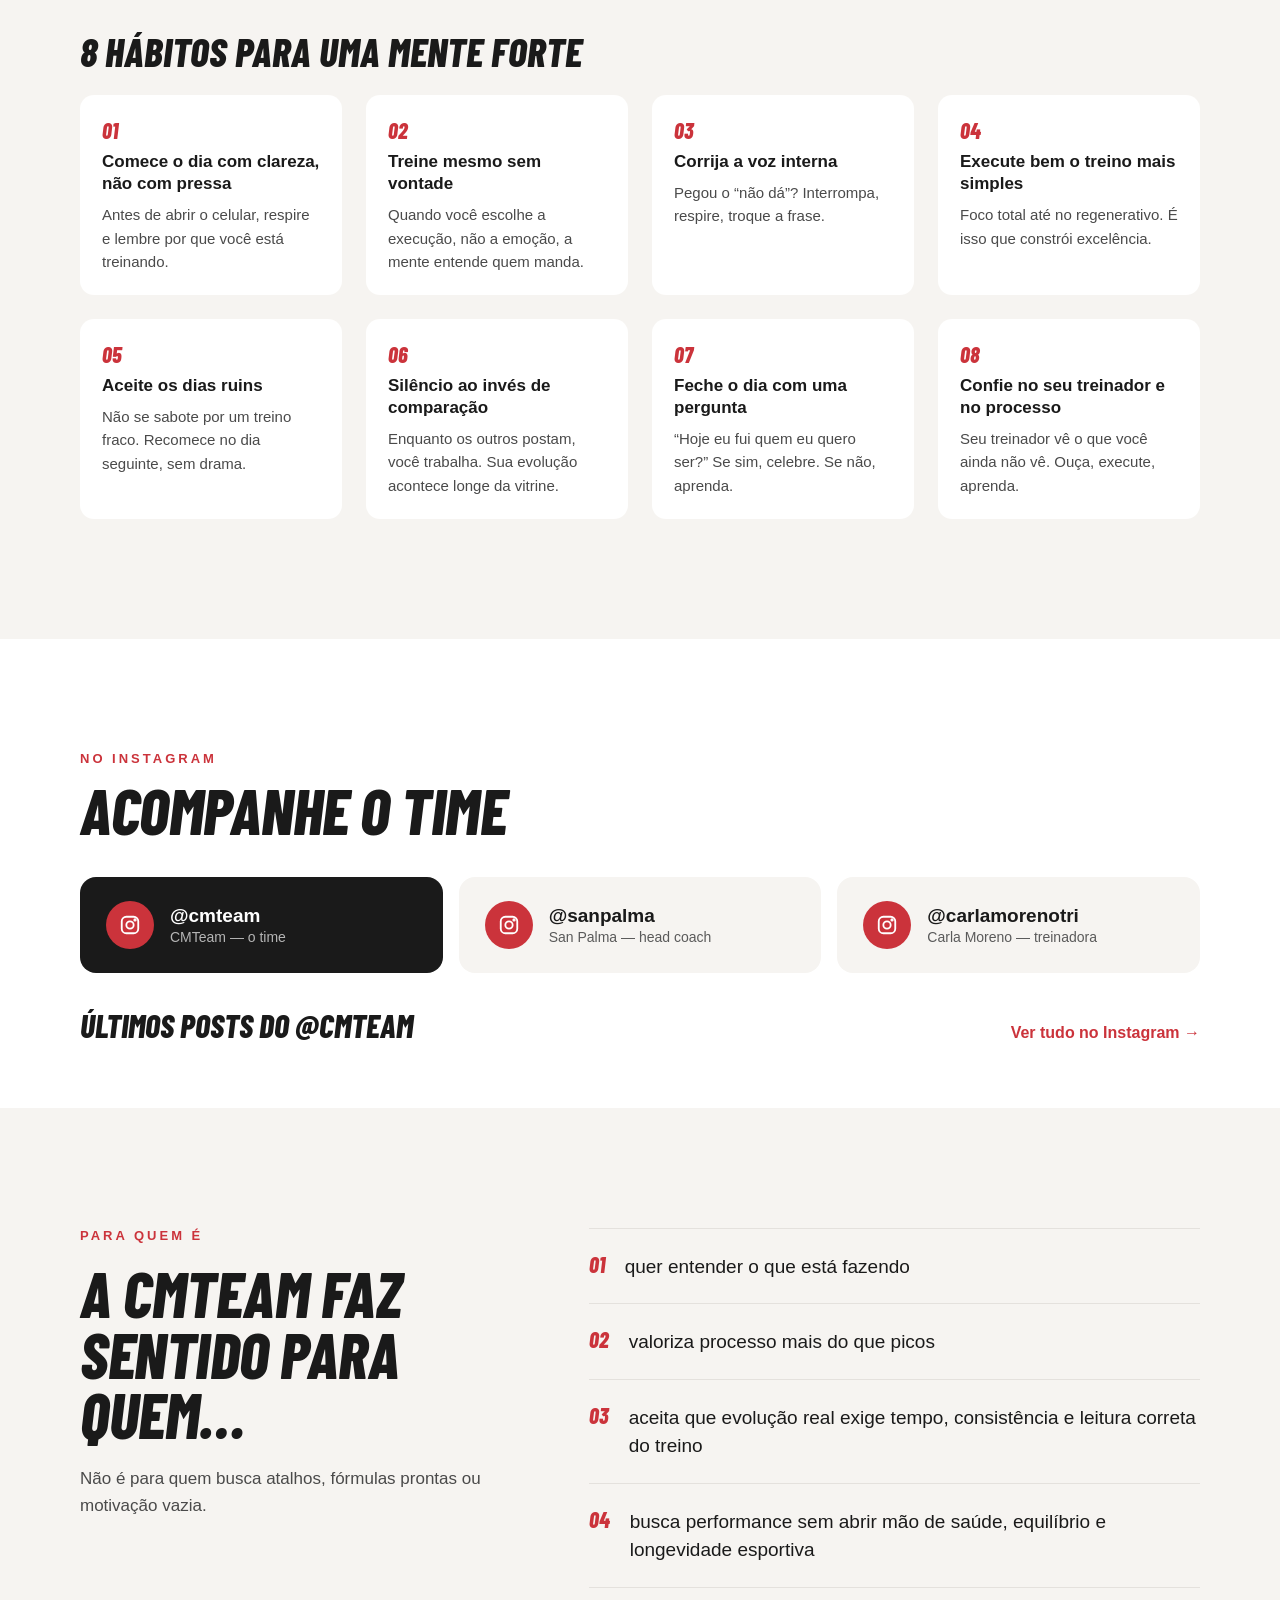
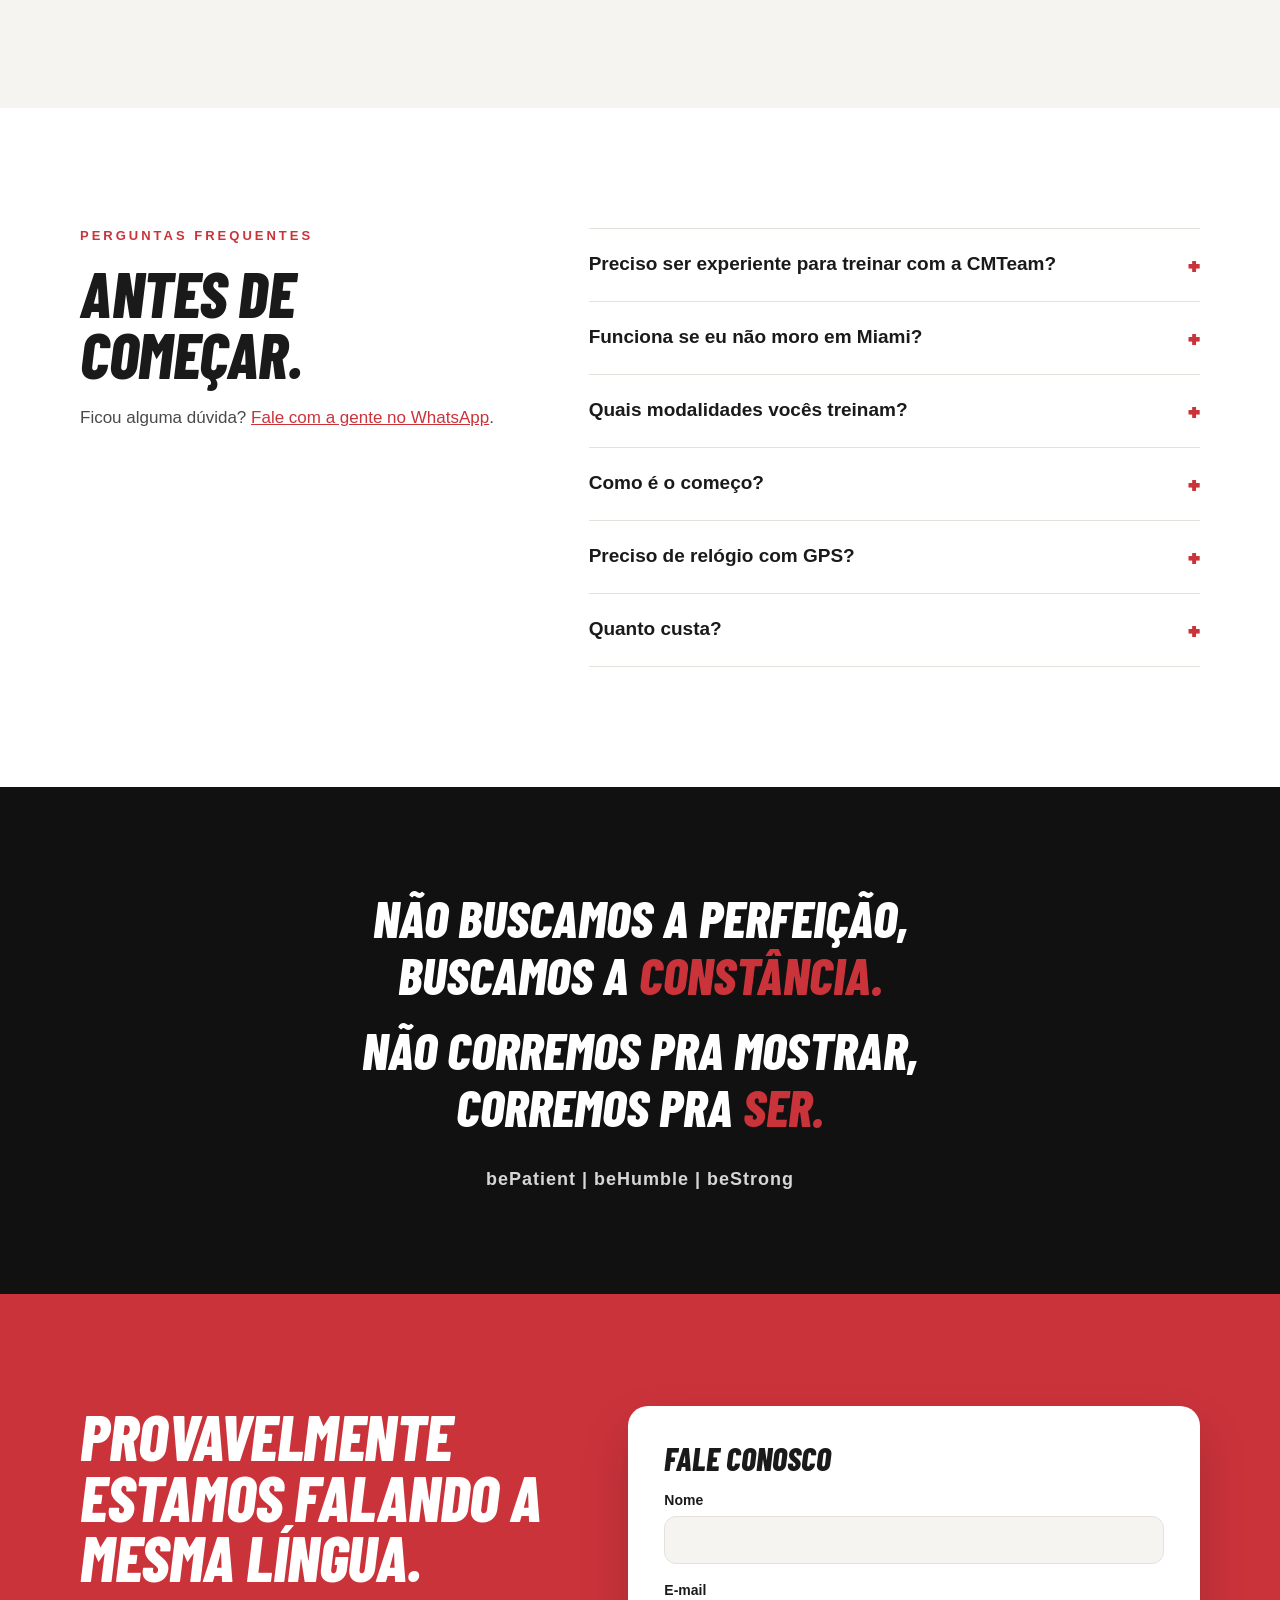
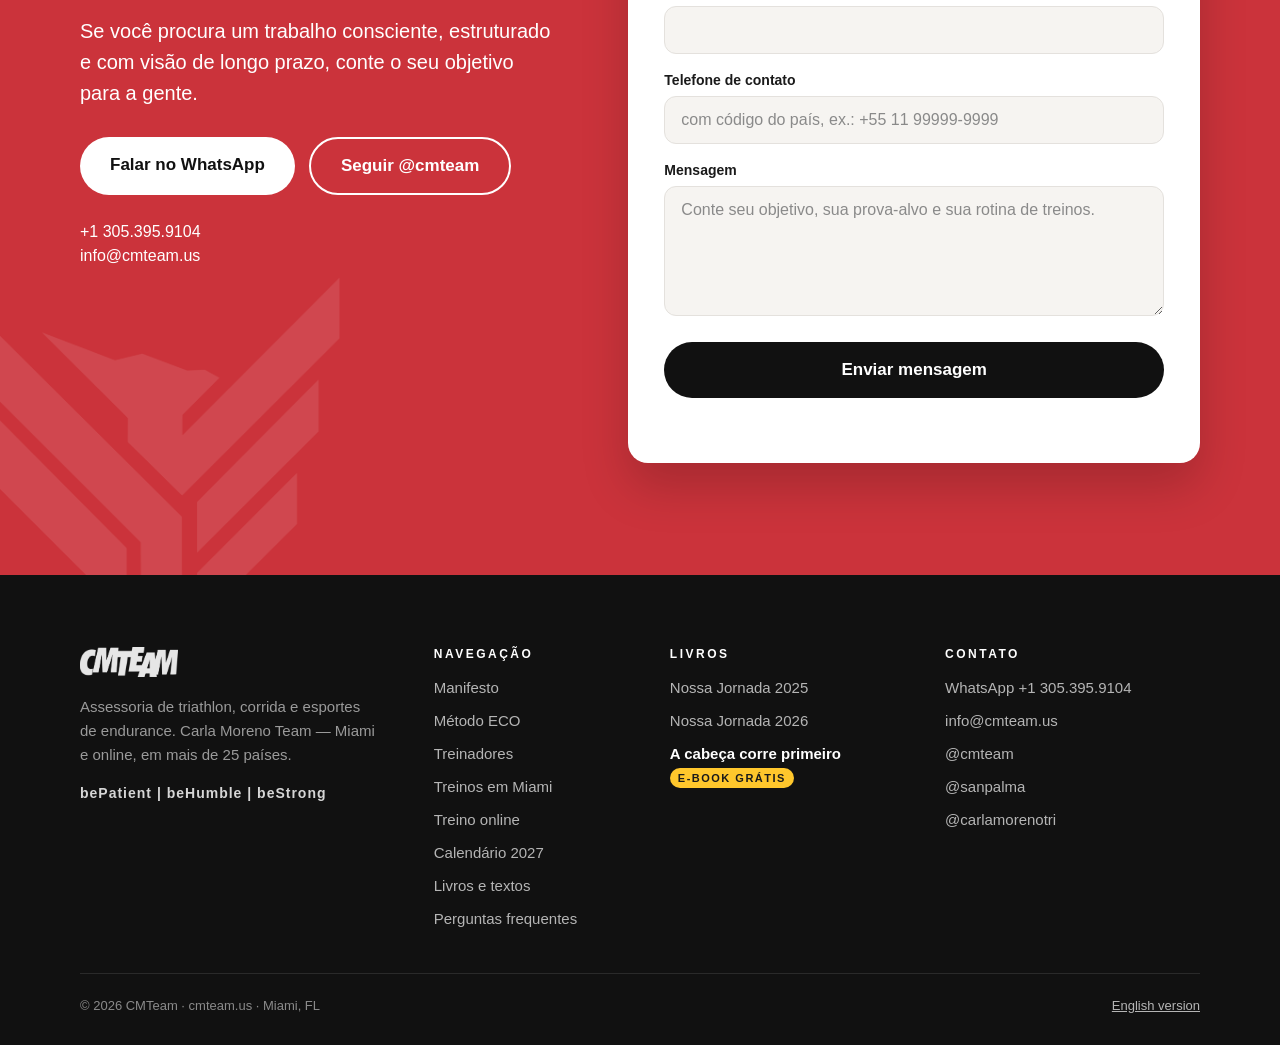
==== commit 01f66003: "Hero: a ciência de San Palma, criador do Método ECO, e a experiência olímpica de Carla Moreno (PT/EN" ====
--- a/index.html
+++ b/index.html
@@ -4,7 +4,7 @@
 <meta charset="utf-8">
 <meta name="viewport" content="width=device-width, initial-scale=1">
 <title>CMTeam — Assessoria de Triathlon e Corrida | Online e Miami</title>
-<meta name="description" content="Assessoria de triathlon, corrida e trail com Carla Moreno, atleta olímpica, e San Palma, ex-treinador da Seleção Brasileira. Metodologia ECO, planilha individual no TrainingPeaks e suporte diário no WhatsApp. Online, de qualquer lugar, e presencial em Miami.">
+<meta name="description" content="Assessoria de triathlon, corrida e trail que une a ciência de San Palma, criador do Método ECO, à experiência olímpica de Carla Moreno. Planilha individual no TrainingPeaks e suporte diário no WhatsApp. Online, de qualquer lugar, e presencial em Miami.">
 <link rel="canonical" href="https://cmteam.us/">
 <link rel="alternate" hreflang="pt-BR" href="https://cmteam.us/">
 <link rel="alternate" hreflang="en" href="https://cmteam.us/en/">
@@ -17,12 +17,12 @@
 <meta property="og:locale" content="pt_BR">
 <meta property="og:url" content="https://cmteam.us/">
 <meta property="og:title" content="CMTeam — Aqui, cada treino tem motivo.">
-<meta property="og:description" content="Assessoria de triathlon, corrida e trail com Carla Moreno, atleta olímpica, e San Palma, ex-treinador da Seleção Brasileira. Metodologia ECO, planilha individual no TrainingPeaks e suporte diário no WhatsApp. Online, de qualquer lugar, e presencial em Miami.">
+<meta property="og:description" content="Assessoria de triathlon, corrida e trail que une a ciência de San Palma, criador do Método ECO, à experiência olímpica de Carla Moreno. Planilha individual no TrainingPeaks e suporte diário no WhatsApp. Online, de qualquer lugar, e presencial em Miami.">
 <meta property="og:image" content="https://cmteam.us/img/og-cmteam.jpg">
 <meta property="og:image:width" content="1200">
 <meta property="og:image:height" content="630">
 <meta name="twitter:card" content="summary_large_image">
-<script type="application/ld+json">{"@context": "https://schema.org", "@type": "SportsOrganization", "name": "CMTeam", "alternateName": "Carla Moreno Team", "url": "https://cmteam.us", "logo": "https://cmteam.us/img/icon-512.png", "image": "https://cmteam.us/img/og-cmteam.jpg", "description": "Assessoria de triathlon, corrida e trail com Carla Moreno, atleta olímpica, e San Palma, ex-treinador da Seleção Brasileira. Metodologia ECO, planilha individual no TrainingPeaks e suporte diário no WhatsApp. Online, de qualquer lugar, e presencial em Miami.", "sport": ["Triathlon", "Running", "Trail running"], "telephone": "+1-305-395-9104", "email": "info@cmteam.us", "areaServed": "Worldwide", "knowsLanguage": ["pt-BR", "en"], "founder": [{"@type": "Person", "name": "Carla Moreno", "jobTitle": "Co-fundadora e Treinadora", "sameAs": ["https://instagram.com/carlamorenotri"]}, {"@type": "Person", "name": "San Palma", "jobTitle": "Co-fundador e Head Coach", "sameAs": ["https://instagram.com/sanpalma"]}], "sameAs": ["https://instagram.com/cmteam"], "address": {"@type": "PostalAddress", "addressLocality": "Miami", "addressRegion": "FL", "addressCountry": "US"}}</script>
+<script type="application/ld+json">{"@context": "https://schema.org", "@type": "SportsOrganization", "name": "CMTeam", "alternateName": "Carla Moreno Team", "url": "https://cmteam.us", "logo": "https://cmteam.us/img/icon-512.png", "image": "https://cmteam.us/img/og-cmteam.jpg", "description": "Assessoria de triathlon, corrida e trail que une a ciência de San Palma, criador do Método ECO, à experiência olímpica de Carla Moreno. Planilha individual no TrainingPeaks e suporte diário no WhatsApp. Online, de qualquer lugar, e presencial em Miami.", "sport": ["Triathlon", "Running", "Trail running"], "telephone": "+1-305-395-9104", "email": "info@cmteam.us", "areaServed": "Worldwide", "knowsLanguage": ["pt-BR", "en"], "founder": [{"@type": "Person", "name": "Carla Moreno", "jobTitle": "Co-fundadora e Treinadora", "sameAs": ["https://instagram.com/carlamorenotri"]}, {"@type": "Person", "name": "San Palma", "jobTitle": "Co-fundador e Head Coach", "sameAs": ["https://instagram.com/sanpalma"]}], "sameAs": ["https://instagram.com/cmteam"], "address": {"@type": "PostalAddress", "addressLocality": "Miami", "addressRegion": "FL", "addressCountry": "US"}}</script>
 <link rel="preconnect" href="https://fonts.googleapis.com">
 <link href="https://fonts.googleapis.com/css2?family=Barlow+Condensed:ital,wght@0,700;0,800;1,800;1,900&amp;display=swap" rel="stylesheet">
 <style>
@@ -213,7 +213,7 @@
 <div class="wrap" style="position: relative; padding-top: 140px; padding-bottom: 140px; display: flex; flex-direction: column; gap: 28px">
 <div style="font-size: 14px; font-weight: 700; letter-spacing: 3px; text-transform: uppercase; color: #FFC72C">Triathlon · Corrida · Endurance</div>
 <h1 class="disp hero-title" style="margin: 0; max-width: 760px; color: #FFFFFF">Aqui, cada treino tem motivo.</h1>
-<p style="margin: 0; font-size: 20px; line-height: 1.55; color: #D0D0D0; max-width: 560px">Assessoria de triathlon e corrida com Carla Moreno, atleta olímpica, e San Palma, ex-treinador da Seleção Brasileira de Triathlon. Online, de qualquer lugar, e presencial em Miami.</p>
+<p style="margin: 0; font-size: 20px; line-height: 1.55; color: #D0D0D0; max-width: 560px">A ciência de San Palma, criador do Método ECO. A experiência olímpica de Carla Moreno. Online, de qualquer lugar, e presencial em Miami.</p>
 <div style="display: flex; gap: 14px; flex-wrap: wrap; padding-top: 8px">
 <a href="https://wa.me/13053959104?text=Ol%C3%A1!%20Quero%20saber%20mais%20sobre%20a%20CMTeam." style="background: #CB333B; color: #FFFFFF; text-decoration: none; font-size: 17px; font-weight: 700; padding: 18px 30px; border-radius: 999px"><span style="display:inline-flex;align-items:center;gap:10px"><svg width="20" height="20" viewBox="0 0 24 24" fill="none" stroke="currentColor" stroke-width="2" stroke-linecap="round" stroke-linejoin="round" aria-hidden="true"><path d="M3.5 20.5l1.3-4A8.5 8.5 0 1 1 8 19.3z"></path><path d="M9 8.6c0 3.3 3 6.4 6.4 6.4l1.3-1.5-2-1-1 .9c-1-.4-2.2-1.6-2.6-2.6l.9-1-1-2z" fill="currentColor" stroke="none"></path></svg>Falar no WhatsApp</span></a>
 <a href="#eco" style="border: 1.5px solid #8A8A8A; color: #FFFFFF; text-decoration: none; font-size: 17px; font-weight: 700; padding: 18px 30px; border-radius: 999px">Conheça o método</a>
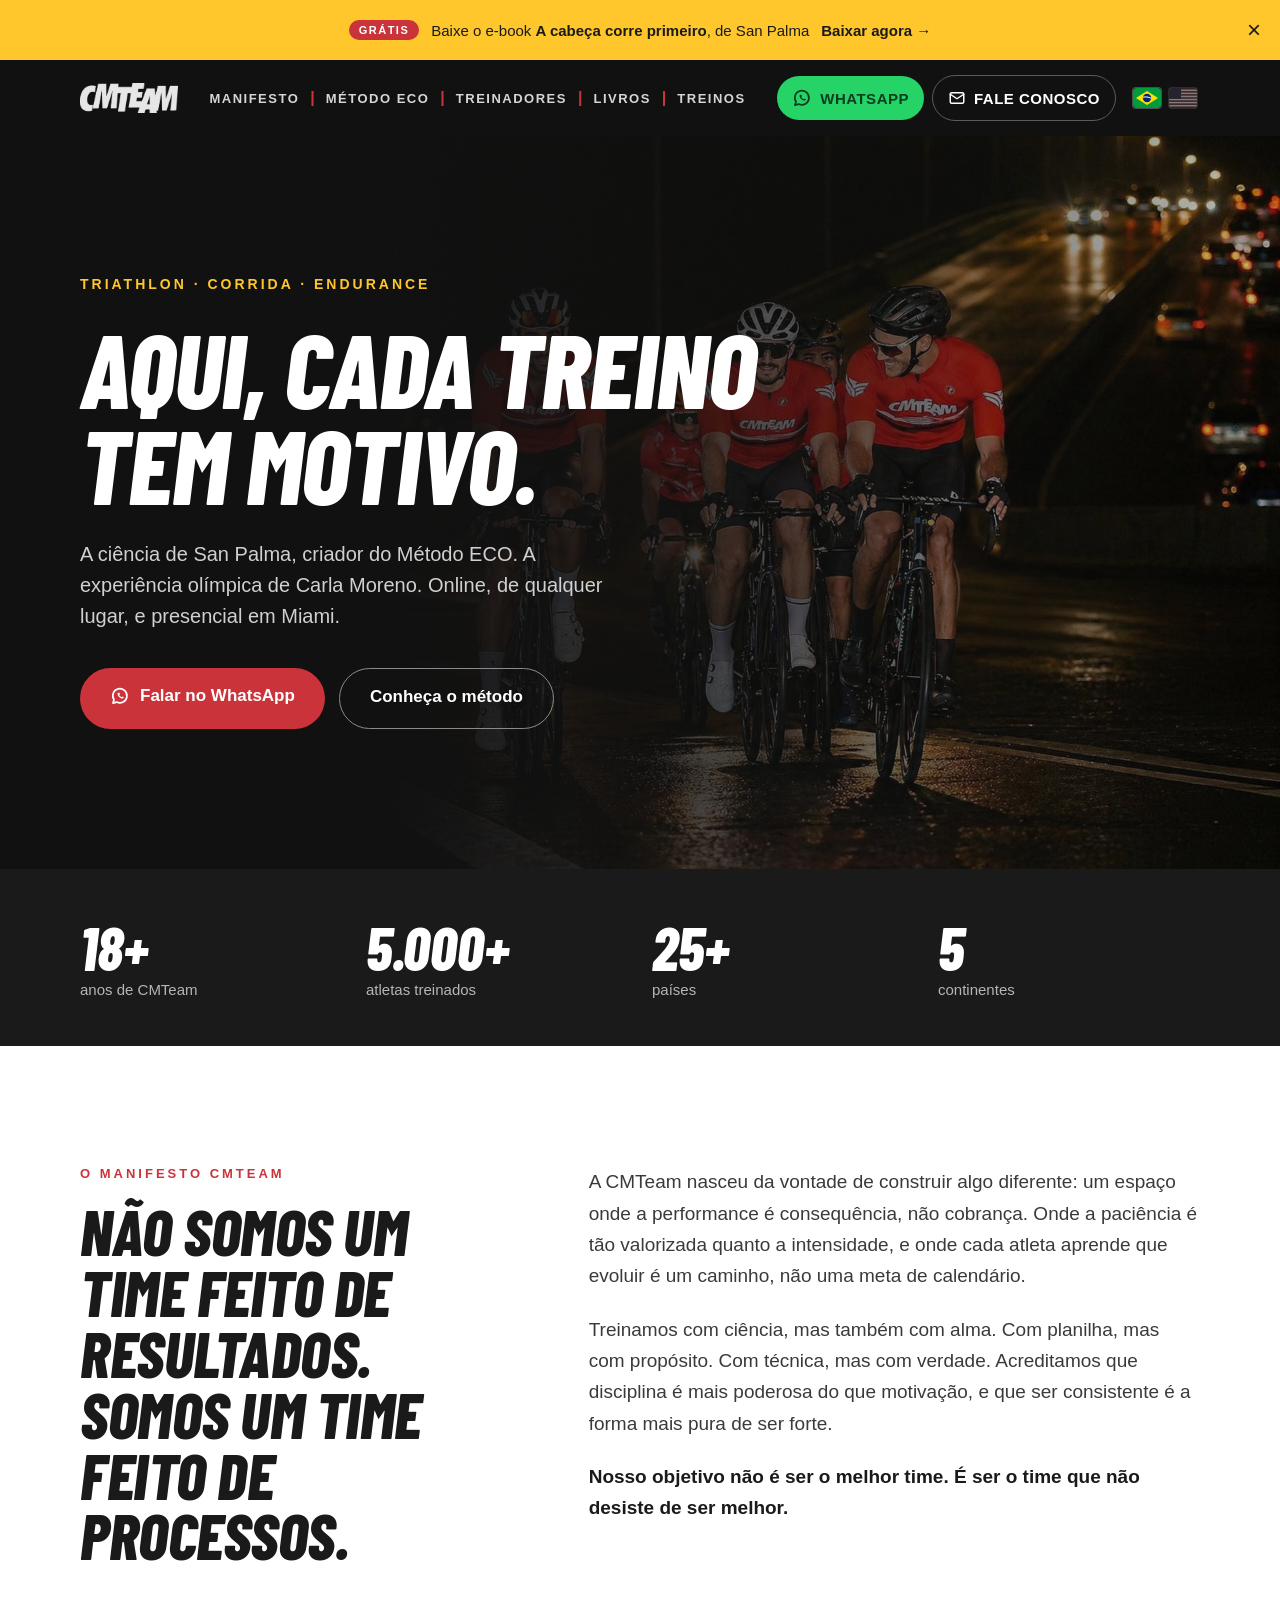
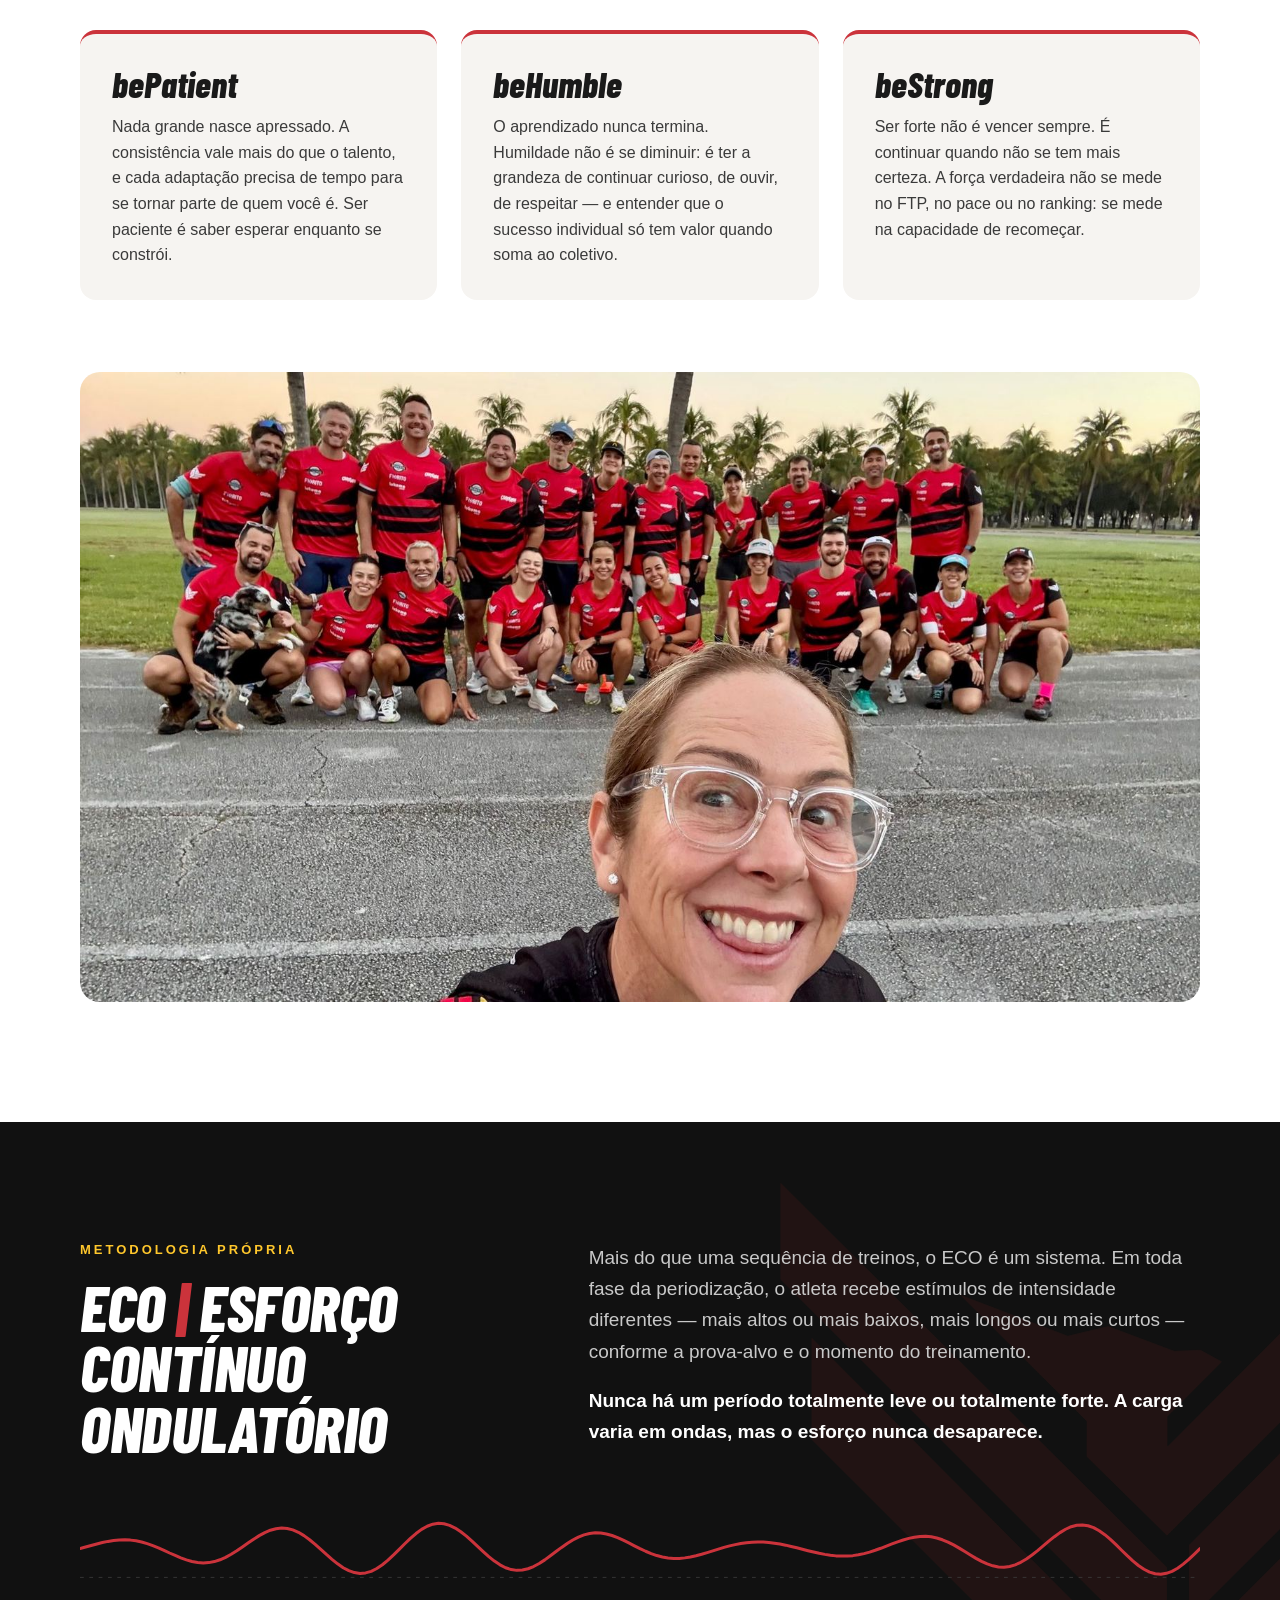
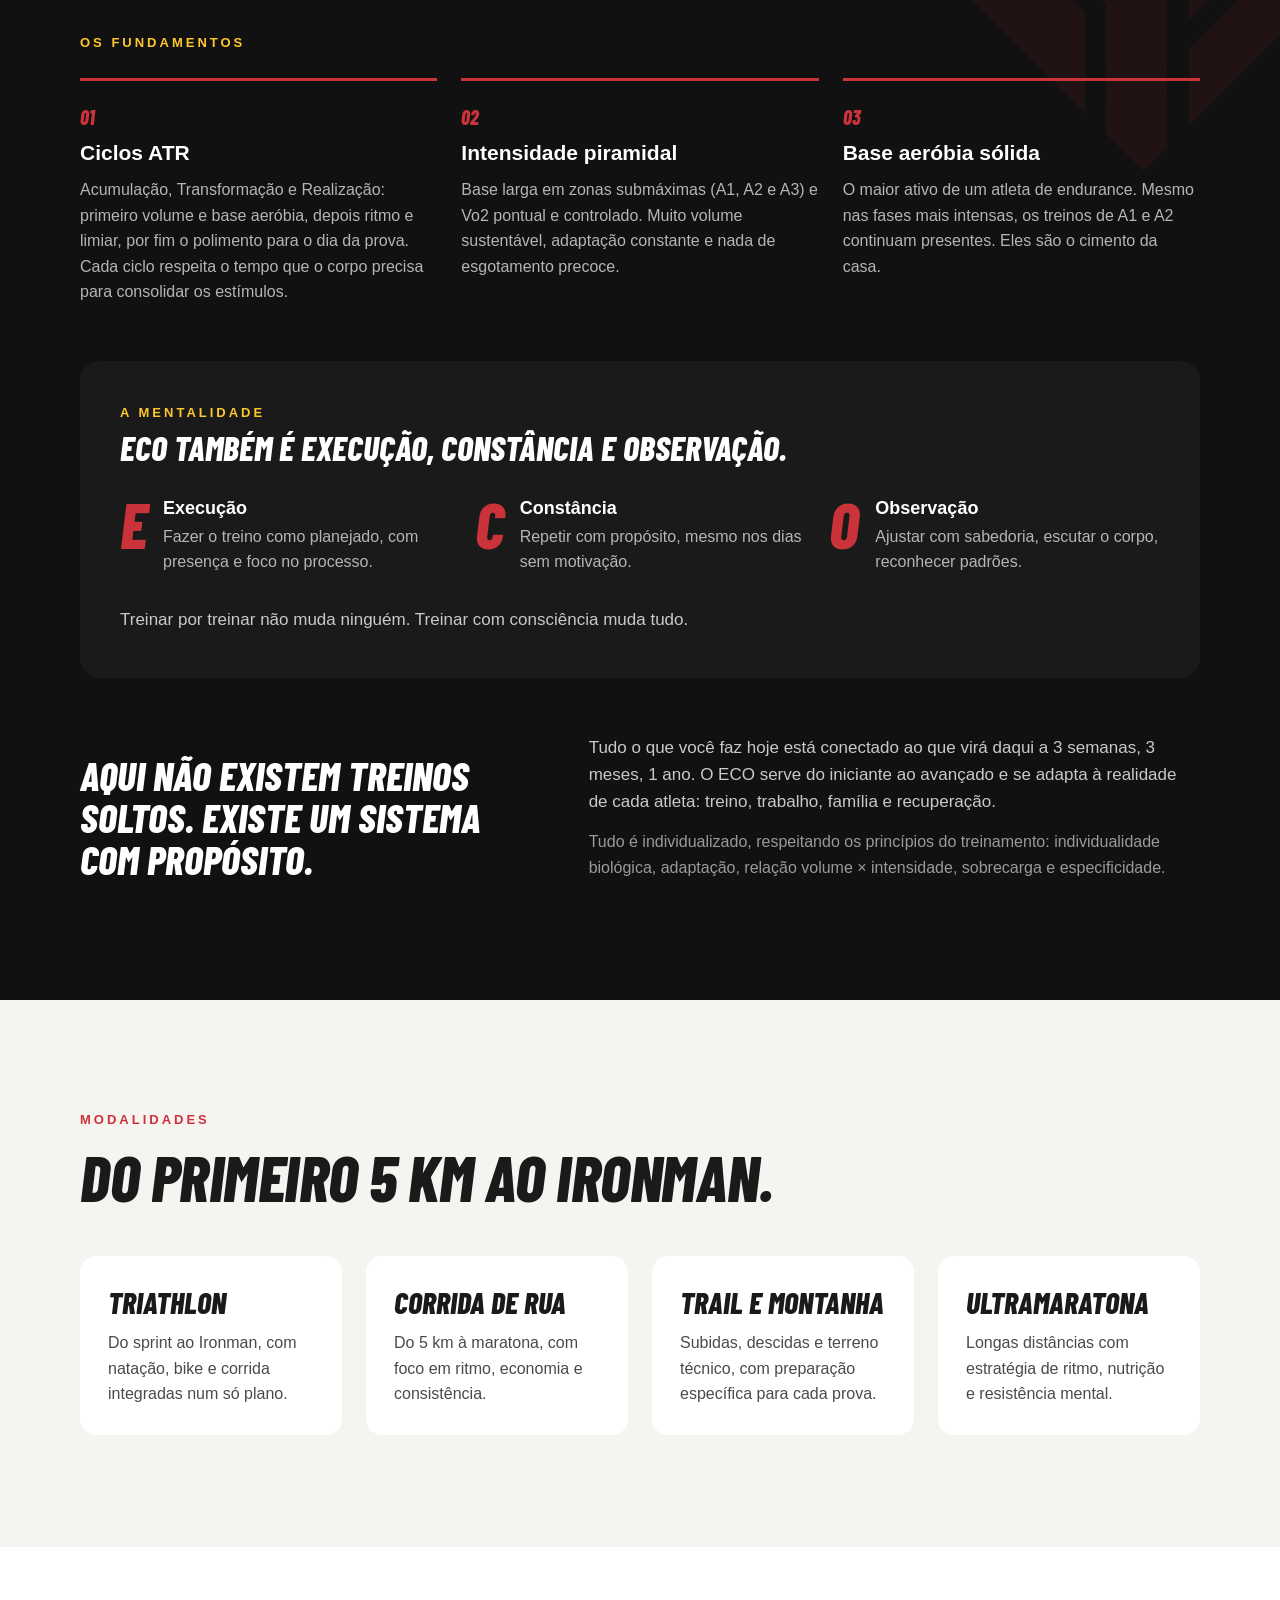
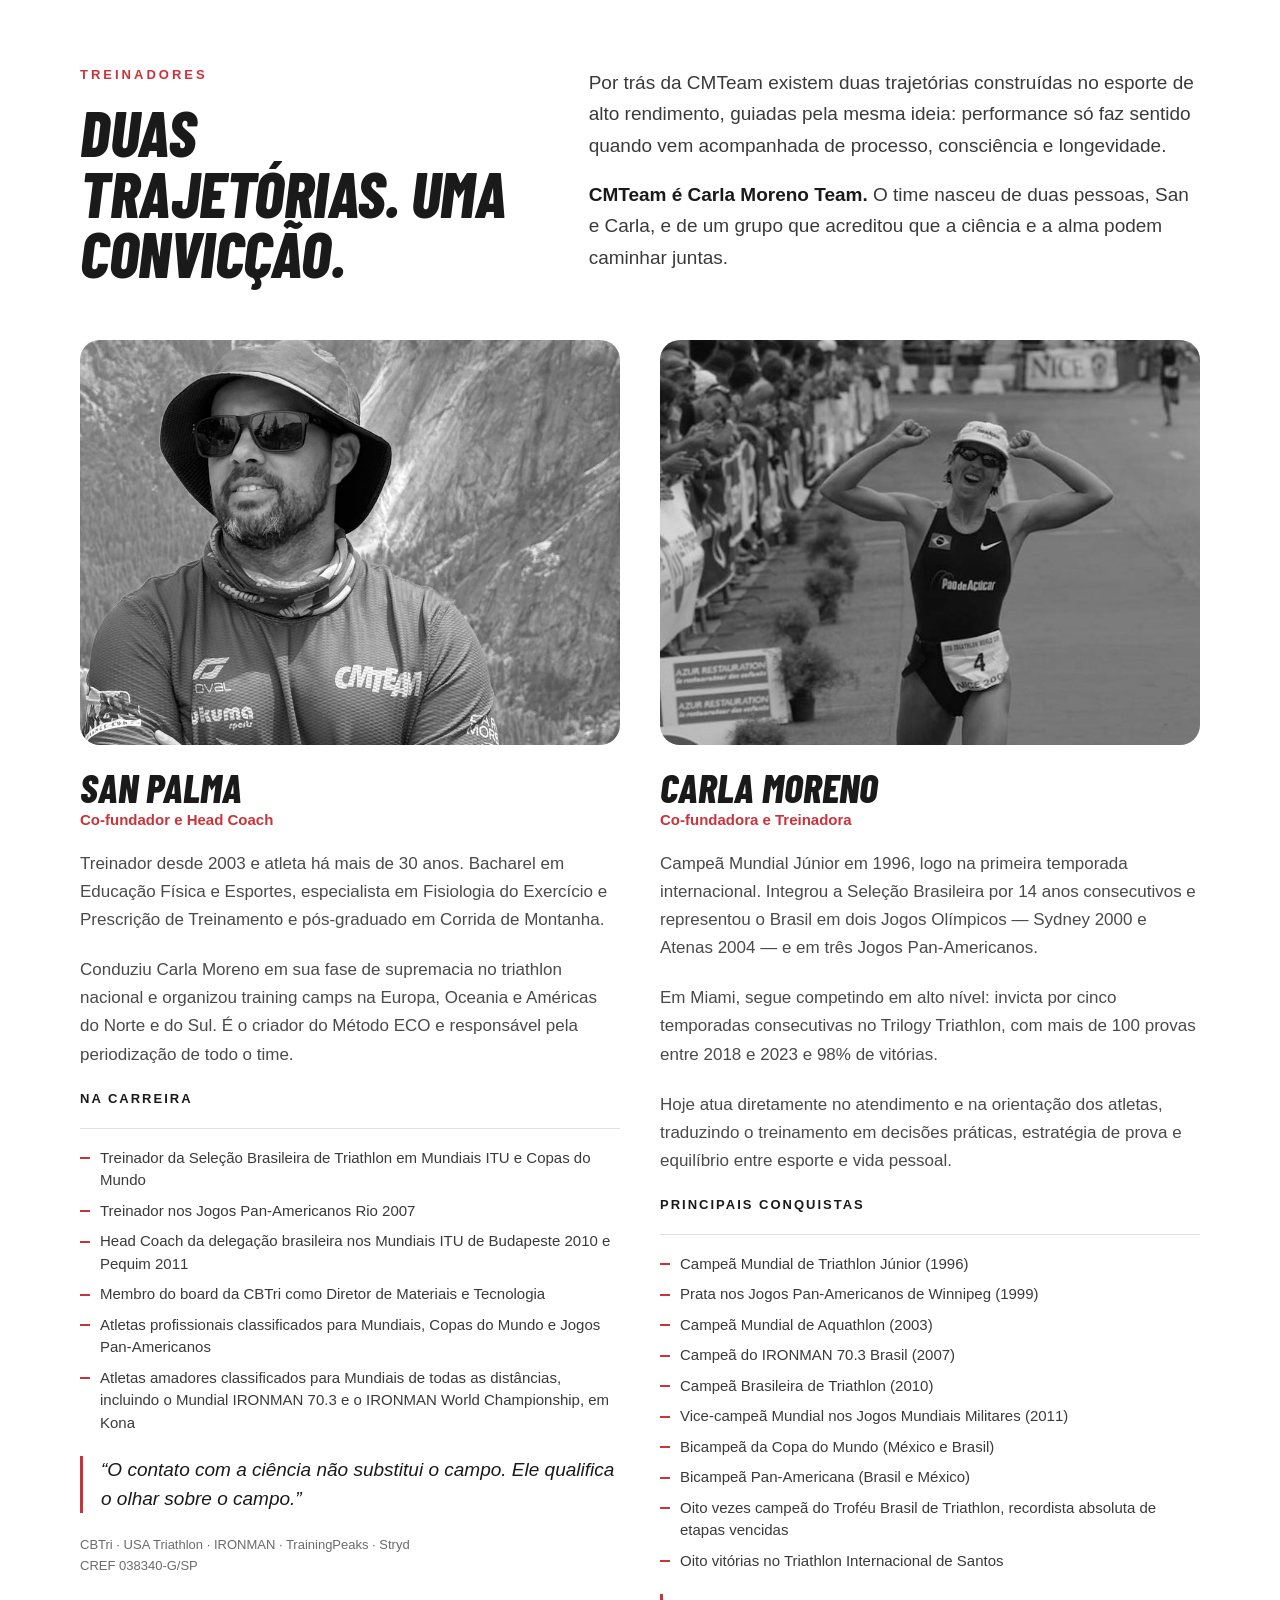
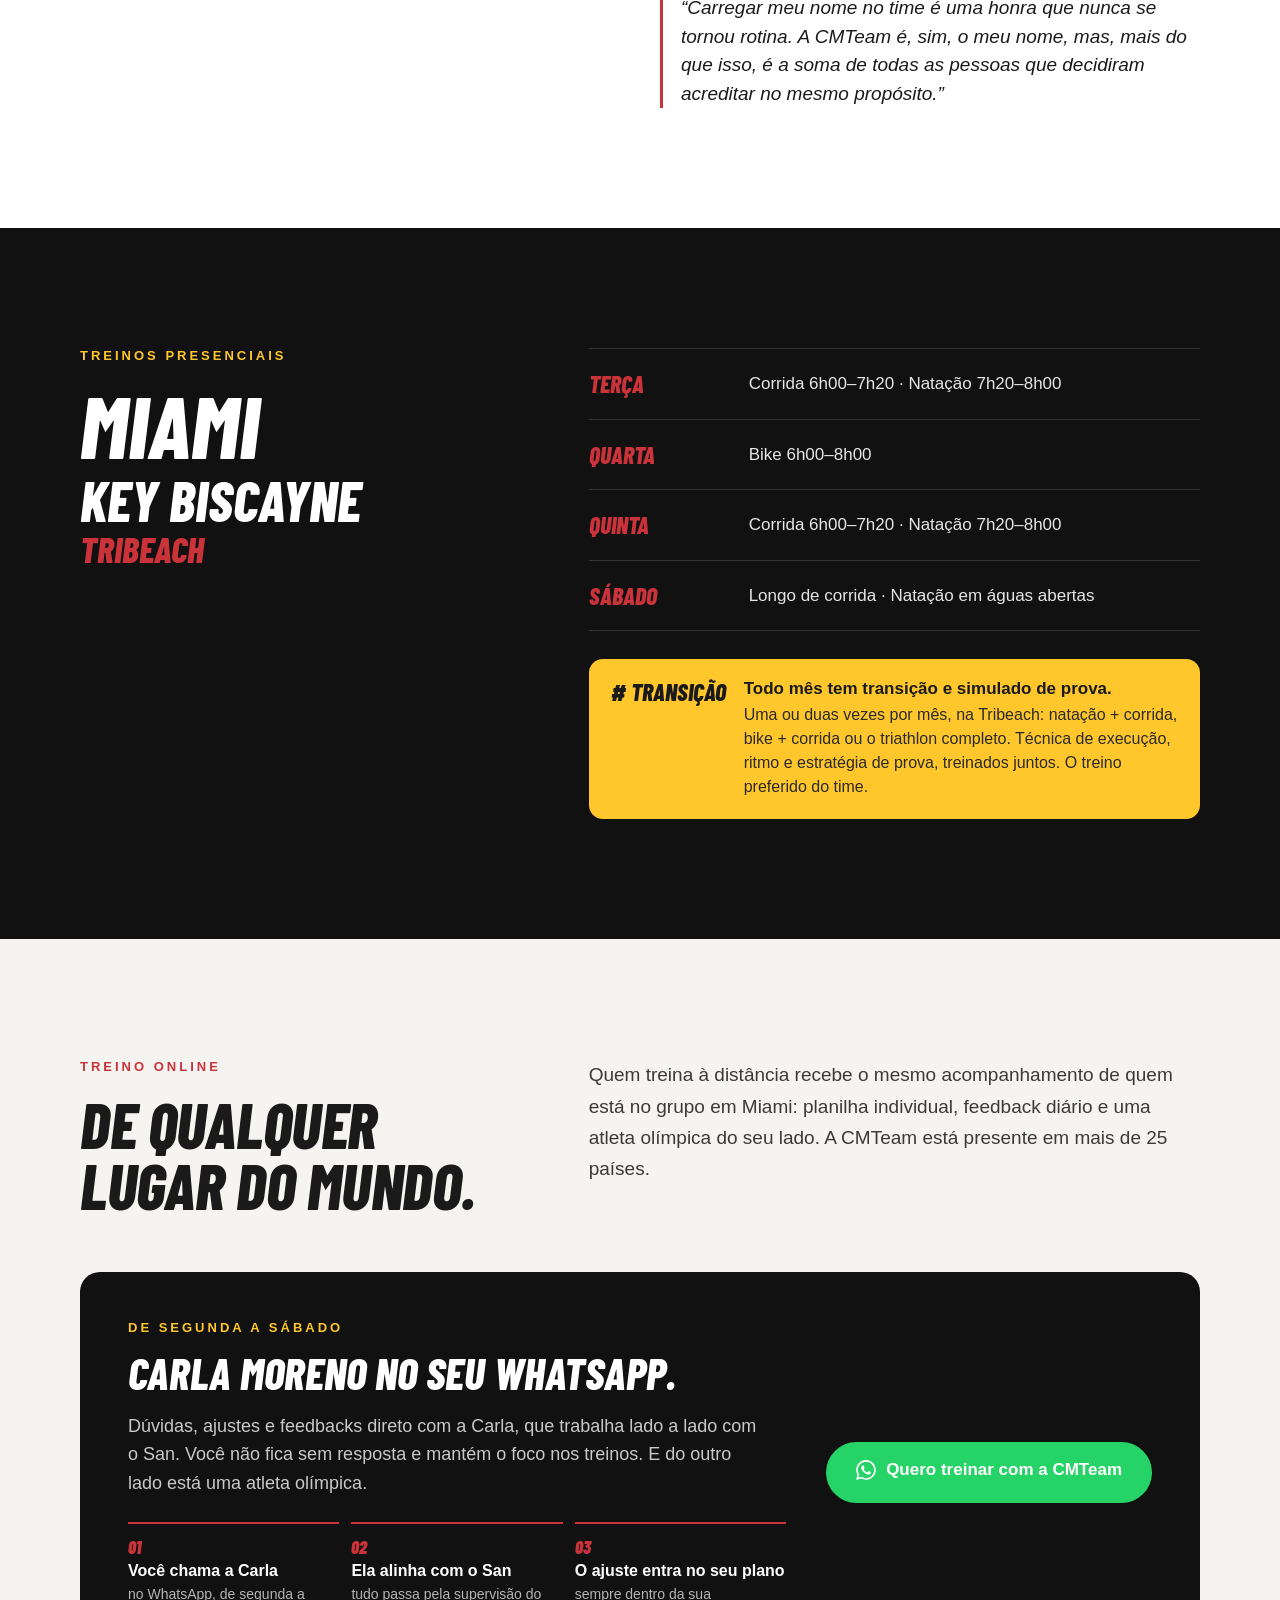
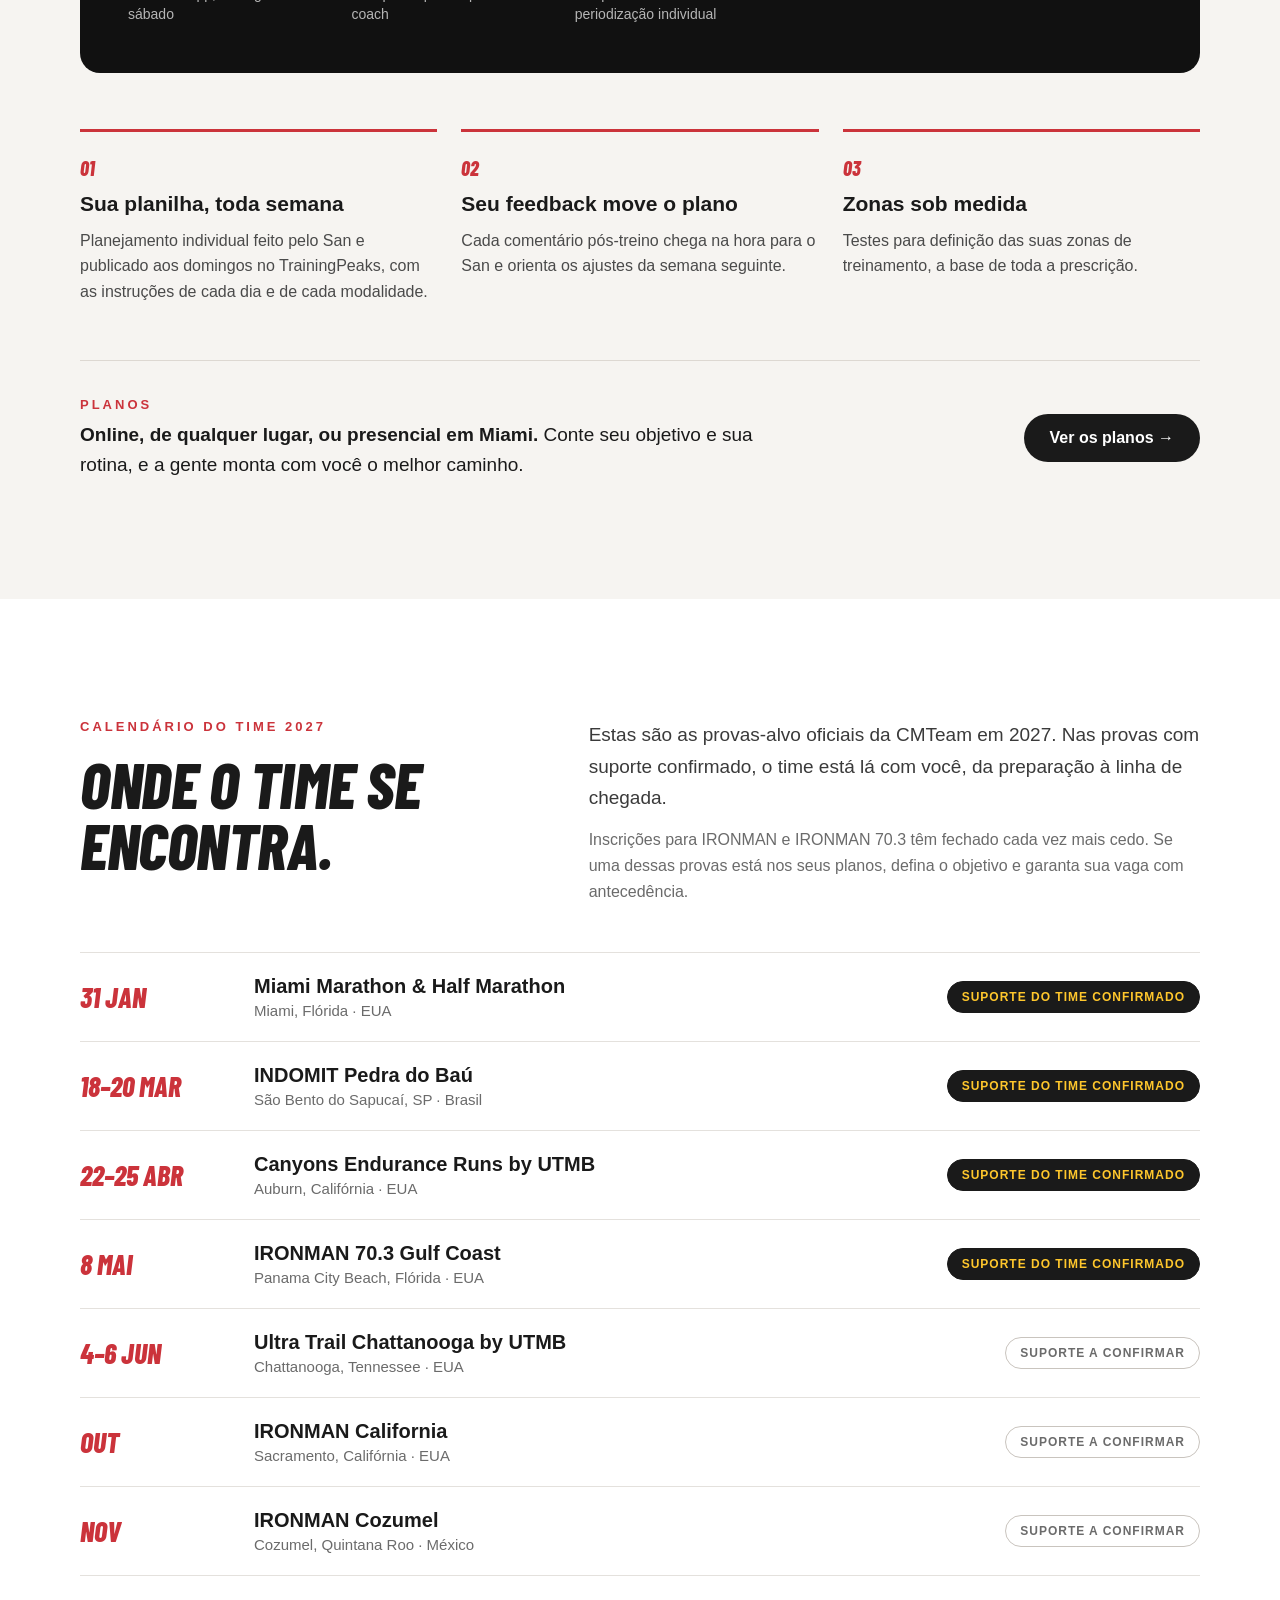
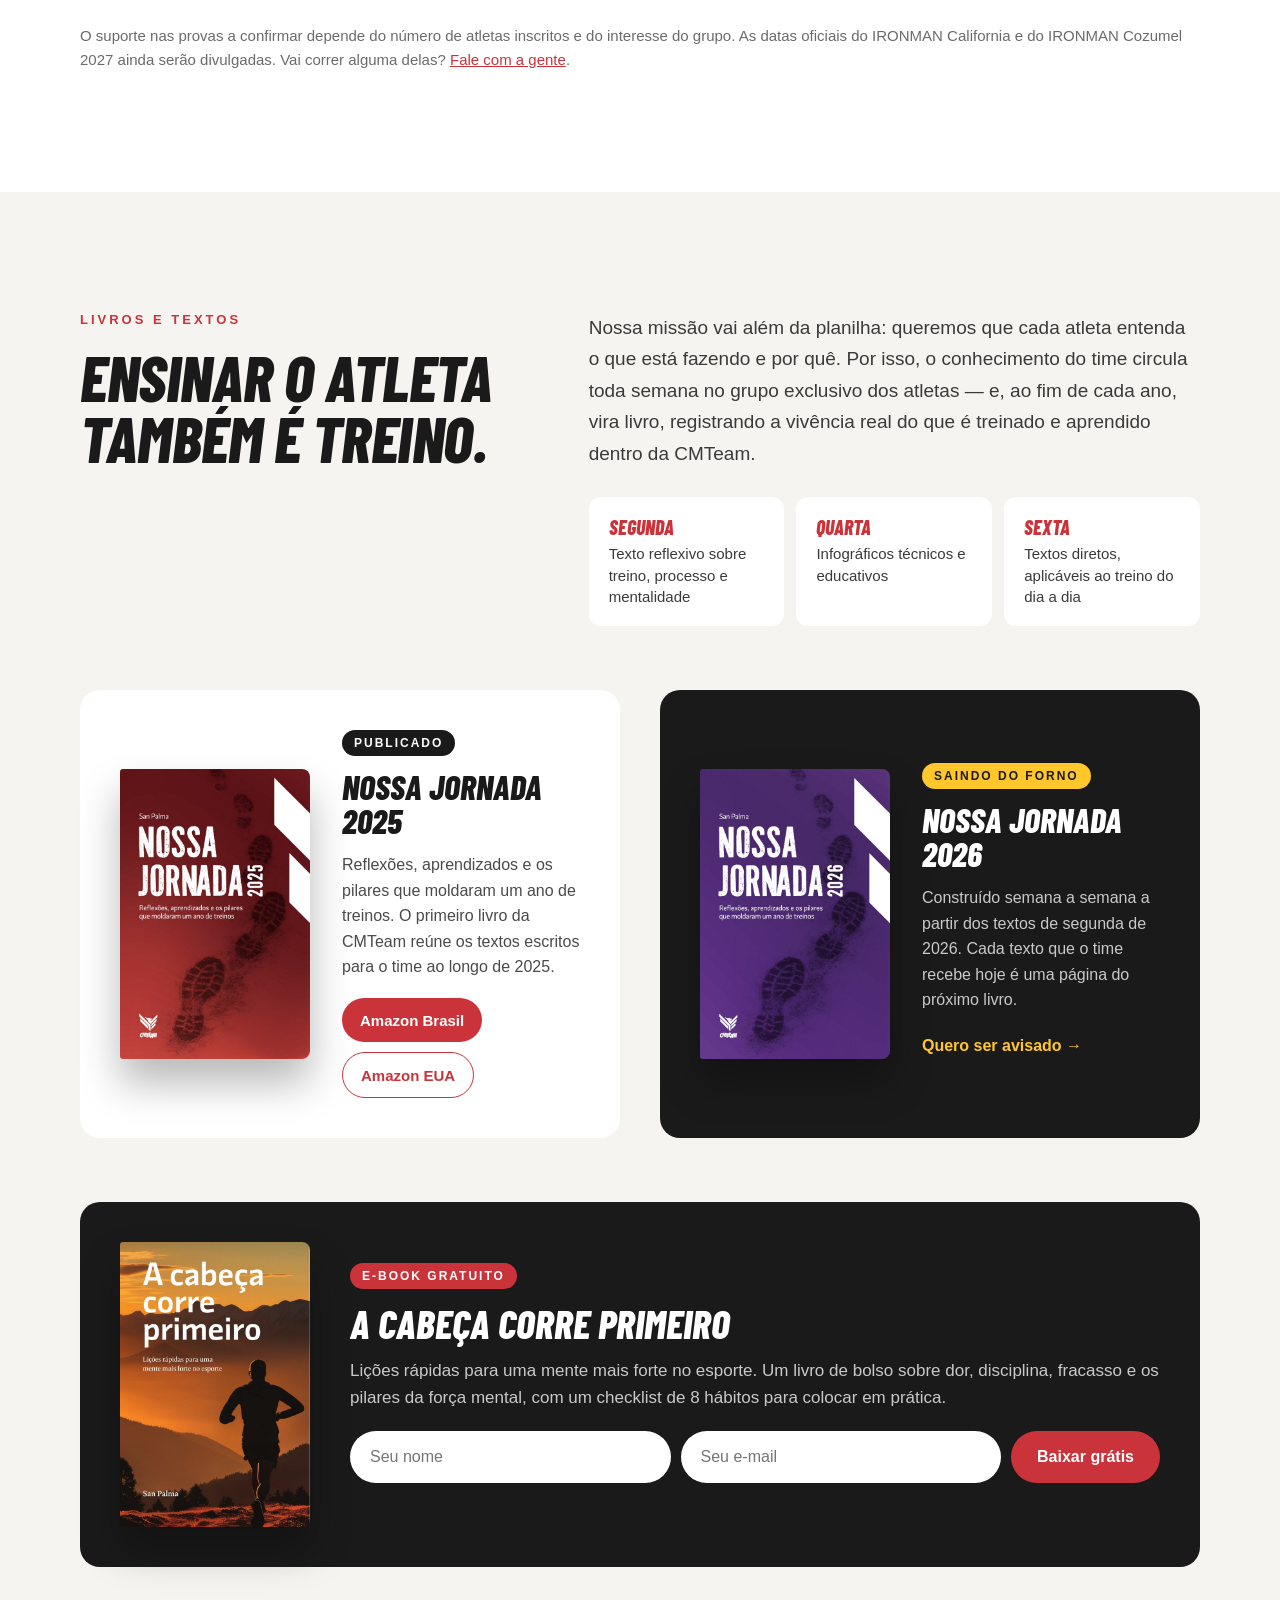
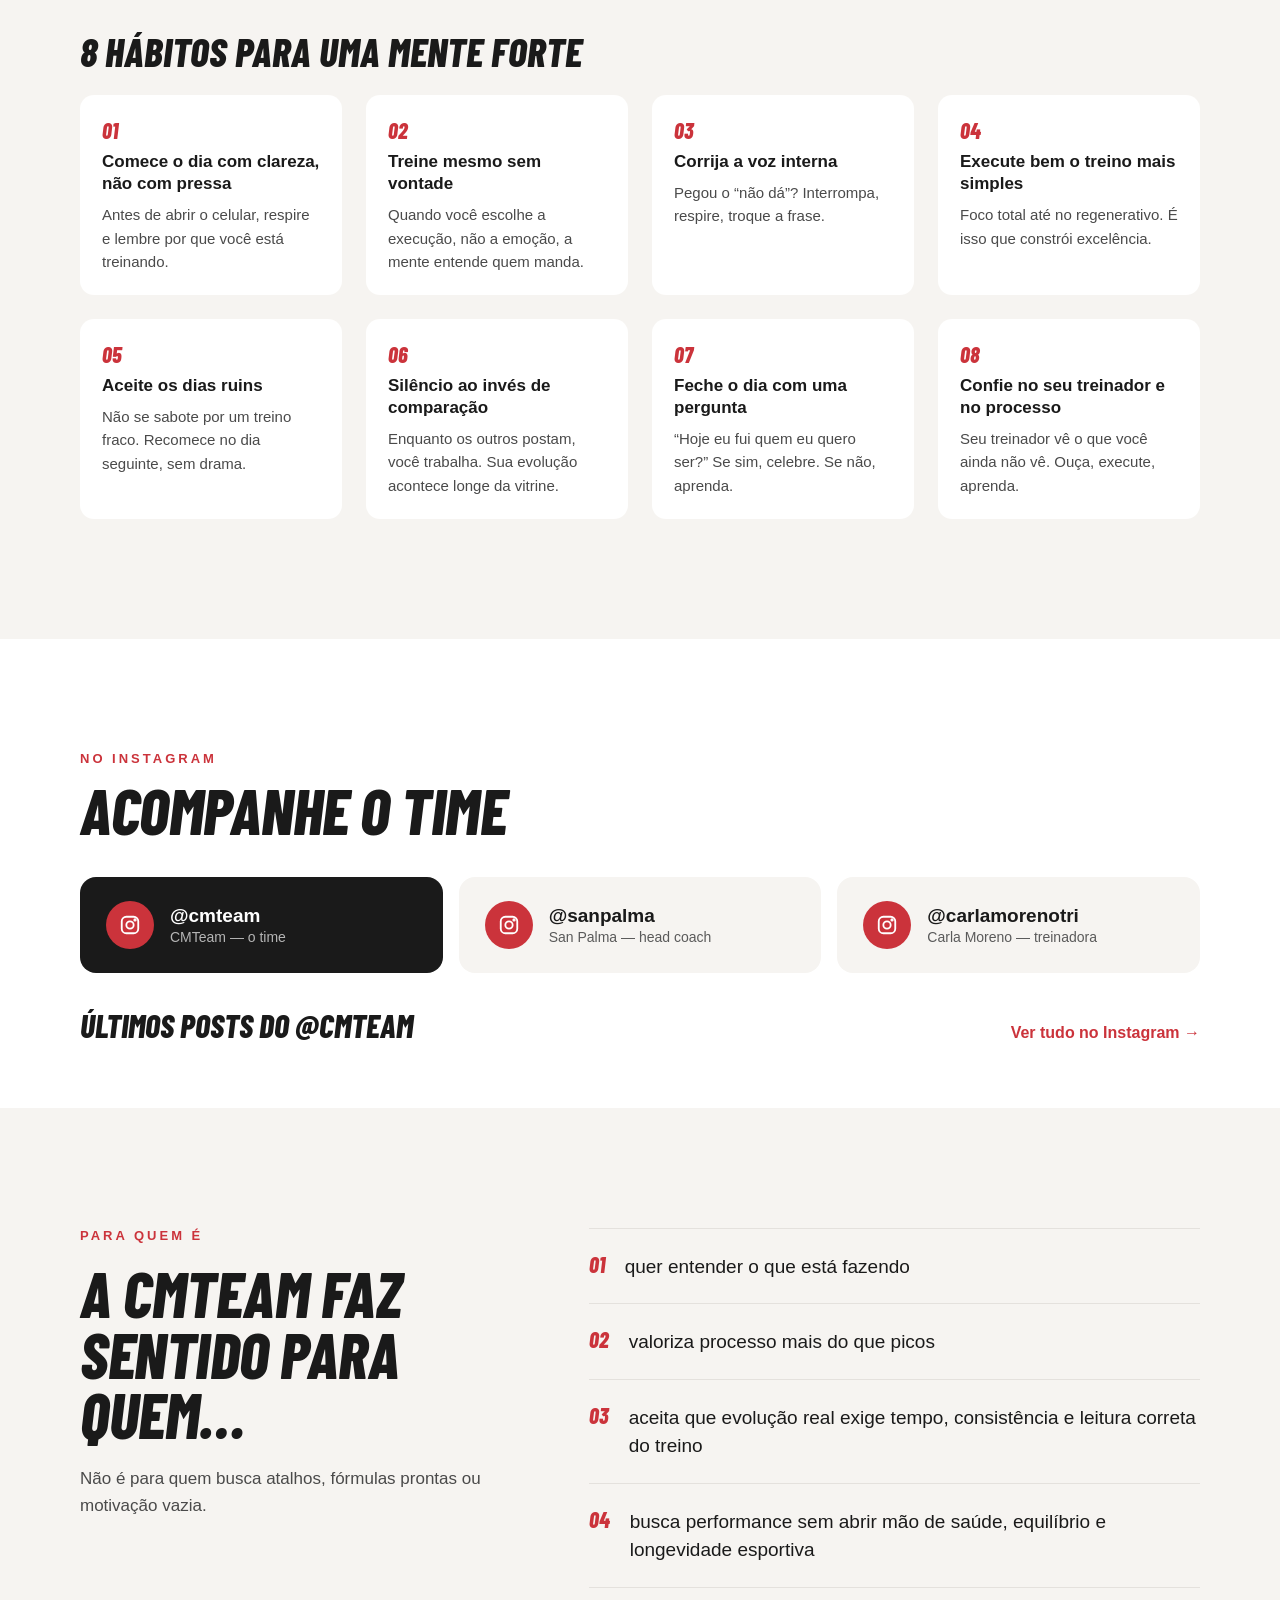
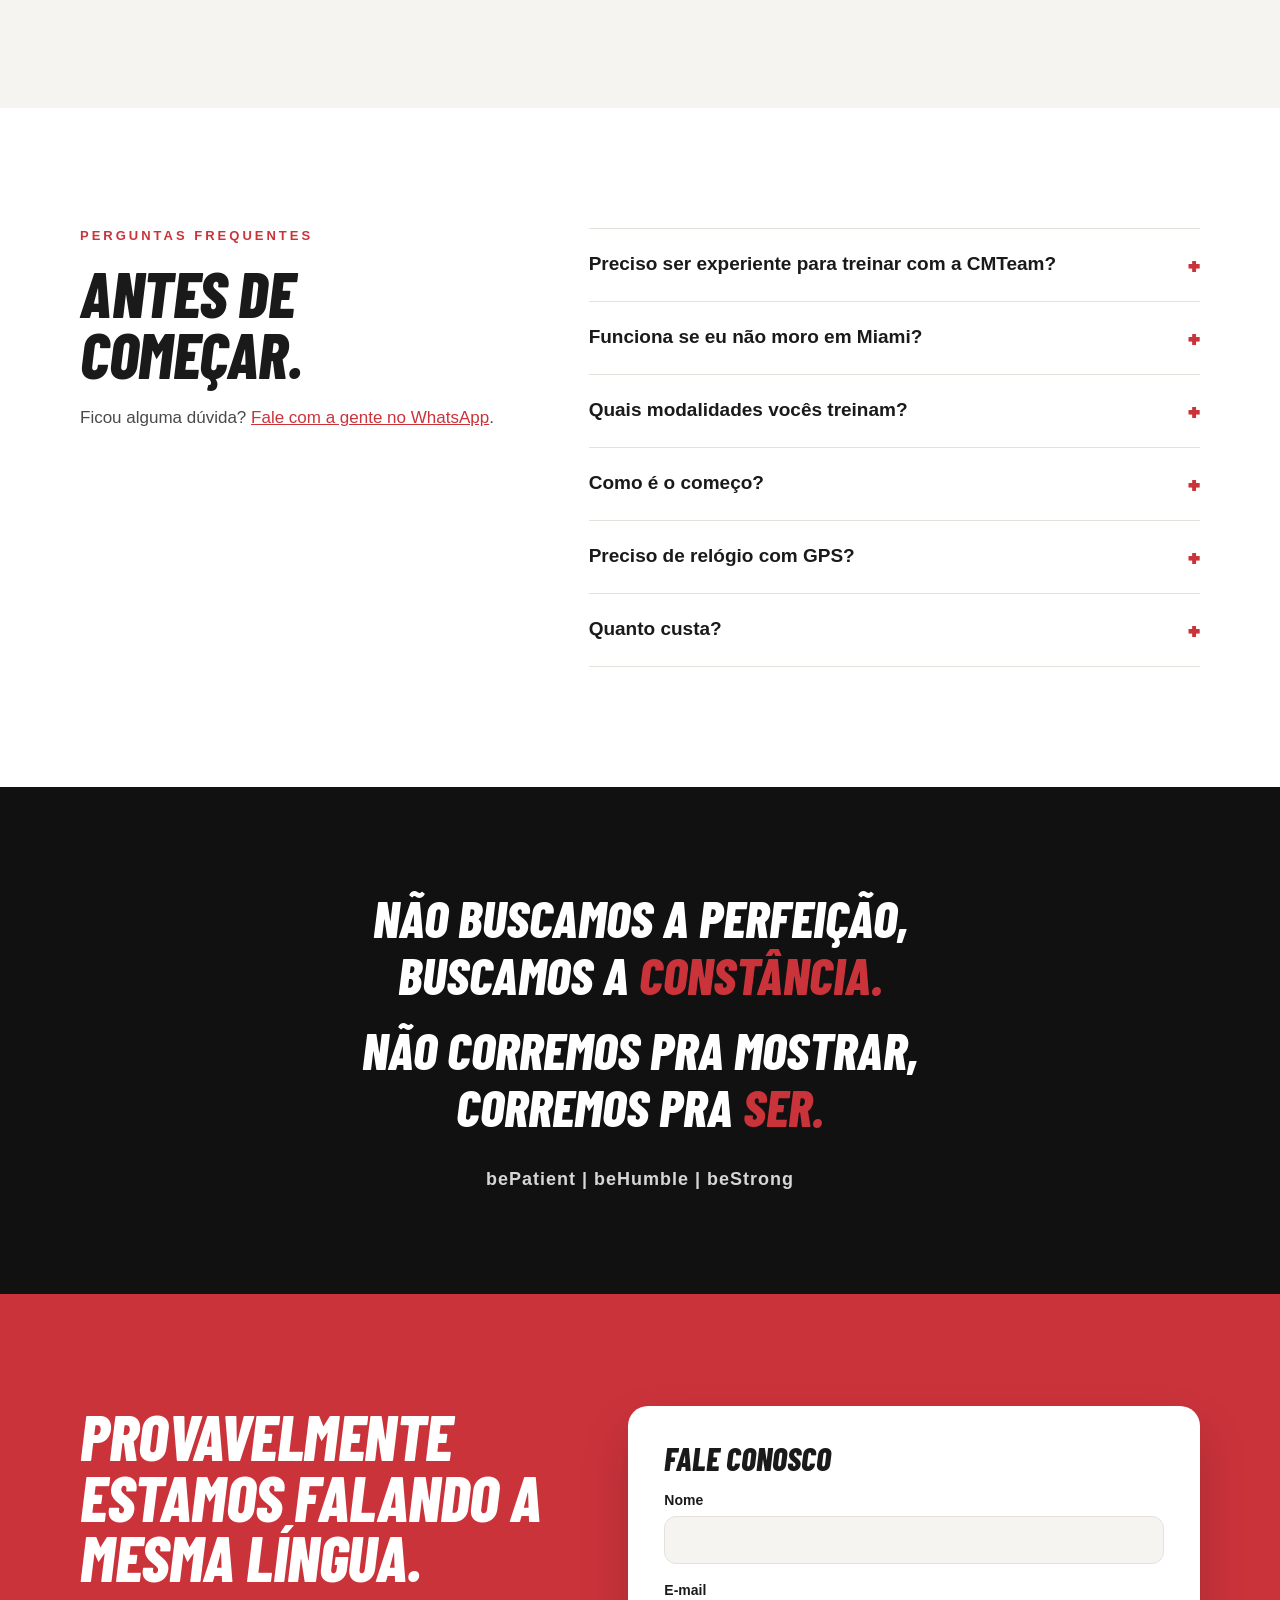
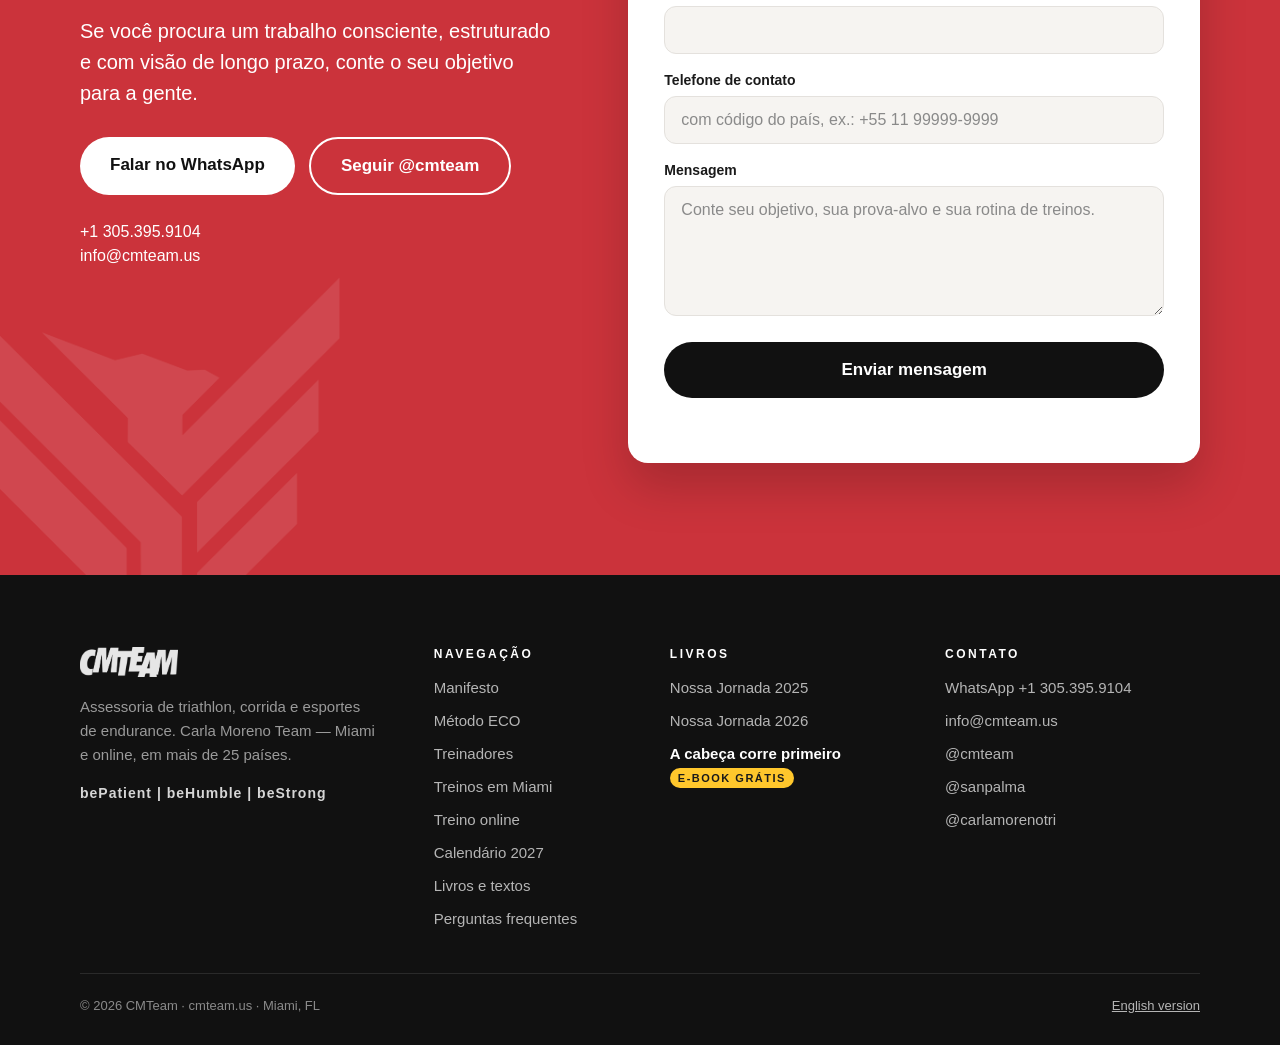
==== commit 87cb042a: "Prévia: página de Planos (Online e Miami, novidades 2027) e botão Ver os planos Co-Authored-By: Clau" ====
--- a/index.html
+++ b/index.html
@@ -174,6 +174,7 @@
 </style>
 <style>html{scroll-behavior:smooth}html,body{overflow-x:clip}img{max-width:100%}</style>
 <script type="application/ld+json">{"@context": "https://schema.org", "@type": "FAQPage", "mainEntity": [{"@type": "Question", "name": "Preciso ser experiente para treinar com a CMTeam?", "acceptedAnswer": {"@type": "Answer", "text": "Não. Treinamos do primeiro 5 km ao Ironman. O plano parte do seu momento, da sua rotina e do seu objetivo, seja ele começar, evoluir ou competir."}}, {"@type": "Question", "name": "Funciona se eu não moro em Miami?", "acceptedAnswer": {"@type": "Answer", "text": "Sim. O acompanhamento online é completo: planilha individual no TrainingPeaks, feedback diário e a Carla no WhatsApp, de segunda a sábado. Temos atletas em mais de 25 países."}}, {"@type": "Question", "name": "Quais modalidades vocês treinam?", "acceptedAnswer": {"@type": "Answer", "text": "Triathlon, corrida de rua, trail e montanha e ultramaratona, sempre com a metodologia ECO."}}, {"@type": "Question", "name": "Como é o começo?", "acceptedAnswer": {"@type": "Answer", "text": "Primeiro a gente conversa sobre seu objetivo e sua rotina. Depois você preenche um cadastro completo, com saúde, histórico e disponibilidade, e faz os testes para definição das suas zonas. A partir daí, sua planilha chega toda semana no TrainingPeaks."}}, {"@type": "Question", "name": "Preciso de relógio com GPS?", "acceptedAnswer": {"@type": "Answer", "text": "Ajuda bastante, porque os treinos vão direto para o TrainingPeaks e o feedback fica mais preciso. Se você ainda não tem, a gente orienta na conversa."}}, {"@type": "Question", "name": "Quanto custa?", "acceptedAnswer": {"@type": "Answer", "text": "Depende do formato, online ou presencial, e do que faz sentido para o seu objetivo. Chame a gente no WhatsApp e montamos juntos o melhor caminho."}}]}</script>
+<script data-goatcounter="https://cmteam.goatcounter.com/count" async src="//gc.zgo.at/count.js"></script>
 </head>
 <body>
 <div style="width: 100%; background: #FFFFFF; display: flex; flex-direction: column">
@@ -200,7 +201,7 @@
 <a href="#miami">Treinos</a>
 </nav>
 <div class="hdr-cta">
-<a class="btn-wa" href="https://wa.me/13053959104?text=Ol%C3%A1!%20Quero%20saber%20mais%20sobre%20a%20CMTeam." target="_blank" rel="noopener" aria-label="Falar no WhatsApp"><svg width="20" height="20" viewBox="0 0 24 24" fill="none" stroke="currentColor" stroke-width="2" stroke-linecap="round" stroke-linejoin="round" aria-hidden="true"><path d="M3.5 20.5l1.3-4A8.5 8.5 0 1 1 8 19.3z"></path><path d="M9 8.6c0 3.3 3 6.4 6.4 6.4l1.3-1.5-2-1-1 .9c-1-.4-2.2-1.6-2.6-2.6l.9-1-1-2z" fill="currentColor" stroke="none"></path></svg><span>WhatsApp</span></a>
+<a class="btn-wa" data-goatcounter-click="wa-cabecalho" href="https://wa.me/13053959104?text=Ol%C3%A1!%20Quero%20saber%20mais%20sobre%20a%20CMTeam." target="_blank" rel="noopener" aria-label="Falar no WhatsApp"><svg width="20" height="20" viewBox="0 0 24 24" fill="none" stroke="currentColor" stroke-width="2" stroke-linecap="round" stroke-linejoin="round" aria-hidden="true"><path d="M3.5 20.5l1.3-4A8.5 8.5 0 1 1 8 19.3z"></path><path d="M9 8.6c0 3.3 3 6.4 6.4 6.4l1.3-1.5-2-1-1 .9c-1-.4-2.2-1.6-2.6-2.6l.9-1-1-2z" fill="currentColor" stroke="none"></path></svg><span>WhatsApp</span></a>
 <a class="btn-form" href="#formulario" aria-label="Fale conosco"><svg width="18" height="18" viewBox="0 0 24 24" fill="none" stroke="currentColor" stroke-width="2" stroke-linecap="round" stroke-linejoin="round" aria-hidden="true"><rect x="3" y="5" width="18" height="14" rx="2"></rect><path d="M3 7l9 6 9-6"></path></svg><span>Fale conosco</span></a>
 <nav class="langsw" aria-label="Idioma / Language"><a href="./" class="on" aria-current="page" lang="pt-BR" title="Português" aria-label="Português"><svg class="flag" viewBox="0 0 28 20" aria-hidden="true"><rect width="28" height="20" rx="3" fill="#009C3B"></rect><path d="M14 3 25 10 14 17 3 10Z" fill="#FFDF00"></path><circle cx="14" cy="10" r="4.2" fill="#002776"></circle><path d="M10 9.2c2.6-.6 5.4-.3 7.9 1" stroke="#FFFFFF" stroke-width="1" fill="none"></path></svg></a><a href="en/" lang="en" hreflang="en" title="English" aria-label="English"><svg class="flag" viewBox="0 0 28 20" aria-hidden="true"><defs><clipPath id="fr"><rect width="28" height="20" rx="3"></rect></clipPath></defs><g clip-path="url(#fr)"><rect width="28" height="20" fill="#FFFFFF"></rect><g fill="#B22234"><rect y="0" width="28" height="1.54"></rect><rect y="3.08" width="28" height="1.54"></rect><rect y="6.15" width="28" height="1.54"></rect><rect y="9.23" width="28" height="1.54"></rect><rect y="12.31" width="28" height="1.54"></rect><rect y="15.38" width="28" height="1.54"></rect><rect y="18.46" width="28" height="1.54"></rect></g><rect width="12" height="10.77" fill="#3C3B6E"></rect></g></svg></a></nav>
 </div>
@@ -215,7 +216,7 @@
 <h1 class="disp hero-title" style="margin: 0; max-width: 760px; color: #FFFFFF">Aqui, cada treino tem motivo.</h1>
 <p style="margin: 0; font-size: 20px; line-height: 1.55; color: #D0D0D0; max-width: 560px">A ciência de San Palma, criador do Método ECO. A experiência olímpica de Carla Moreno. Online, de qualquer lugar, e presencial em Miami.</p>
 <div style="display: flex; gap: 14px; flex-wrap: wrap; padding-top: 8px">
-<a href="https://wa.me/13053959104?text=Ol%C3%A1!%20Quero%20saber%20mais%20sobre%20a%20CMTeam." style="background: #CB333B; color: #FFFFFF; text-decoration: none; font-size: 17px; font-weight: 700; padding: 18px 30px; border-radius: 999px"><span style="display:inline-flex;align-items:center;gap:10px"><svg width="20" height="20" viewBox="0 0 24 24" fill="none" stroke="currentColor" stroke-width="2" stroke-linecap="round" stroke-linejoin="round" aria-hidden="true"><path d="M3.5 20.5l1.3-4A8.5 8.5 0 1 1 8 19.3z"></path><path d="M9 8.6c0 3.3 3 6.4 6.4 6.4l1.3-1.5-2-1-1 .9c-1-.4-2.2-1.6-2.6-2.6l.9-1-1-2z" fill="currentColor" stroke="none"></path></svg>Falar no WhatsApp</span></a>
+<a data-goatcounter-click="wa-topo" href="https://wa.me/13053959104?text=Ol%C3%A1!%20Quero%20saber%20mais%20sobre%20a%20CMTeam." style="background: #CB333B; color: #FFFFFF; text-decoration: none; font-size: 17px; font-weight: 700; padding: 18px 30px; border-radius: 999px"><span style="display:inline-flex;align-items:center;gap:10px"><svg width="20" height="20" viewBox="0 0 24 24" fill="none" stroke="currentColor" stroke-width="2" stroke-linecap="round" stroke-linejoin="round" aria-hidden="true"><path d="M3.5 20.5l1.3-4A8.5 8.5 0 1 1 8 19.3z"></path><path d="M9 8.6c0 3.3 3 6.4 6.4 6.4l1.3-1.5-2-1-1 .9c-1-.4-2.2-1.6-2.6-2.6l.9-1-1-2z" fill="currentColor" stroke="none"></path></svg>Falar no WhatsApp</span></a>
 <a href="#eco" style="border: 1.5px solid #8A8A8A; color: #FFFFFF; text-decoration: none; font-size: 17px; font-weight: 700; padding: 18px 30px; border-radius: 999px">Conheça o método</a>
 </div>
 </div>
@@ -450,7 +451,7 @@
 <p style="margin: 0; font-size: 18px; line-height: 1.6; color: #C9C9C9; max-width: 640px">Dúvidas, ajustes e feedbacks direto com a Carla, que trabalha lado a lado com o San. Você não fica sem resposta e mantém o foco nos treinos. E do outro lado está uma atleta olímpica.</p>
 <ol class="flow"><li><b>Você chama a Carla</b><span>no WhatsApp, de segunda a sábado</span></li><li><b>Ela alinha com o San</b><span>tudo passa pela supervisão do coach</span></li><li><b>O ajuste entra no seu plano</b><span>sempre dentro da sua periodização individual</span></li></ol>
 </div>
-<a href="https://wa.me/13053959104?text=Ol%C3%A1!%20Quero%20treinar%20com%20a%20CMTeam." style="background: #25D366; color: #FFFFFF; text-decoration: none; font-size: 17px; font-weight: 700; padding: 18px 30px; border-radius: 999px; white-space: nowrap"><span style="display:inline-flex;align-items:center;gap:10px"><svg width="20" height="20" viewBox="0 0 24 24" fill="currentColor" aria-hidden="true"><path d="M17.5 14.4c-.3-.1-1.7-.8-2-.9-.3-.1-.5-.1-.7.1-.2.3-.8.9-.9 1.1-.2.2-.3.2-.6.1-.3-.1-1.2-.5-2.3-1.4-.9-.8-1.4-1.7-1.6-2-.2-.3 0-.5.1-.6l.4-.5c.1-.2.2-.3.3-.5.1-.2 0-.4 0-.5l-.9-2.2c-.2-.6-.5-.5-.7-.5h-.6c-.2 0-.5.1-.8.4-.3.3-1 1-1 2.4s1 2.8 1.2 3c.1.2 2 3.1 4.9 4.3.7.3 1.2.5 1.7.6.7.2 1.3.2 1.8.1.6-.1 1.7-.7 1.9-1.4.2-.7.2-1.2.2-1.4-.1-.1-.3-.2-.6-.3zM12 21.8c-1.8 0-3.5-.5-5-1.4l-.4-.2-3.7 1 1-3.6-.2-.4C2.7 15.6 2.2 13.8 2.2 12 2.2 6.6 6.6 2.2 12 2.2c2.6 0 5.1 1 6.9 2.9 1.9 1.9 2.9 4.3 2.9 6.9 0 5.4-4.4 9.8-9.8 9.8zm8.4-18.2C18.1 1.3 15.2.1 12 .1 5.5.1.2 5.4.2 11.9c0 2.1.5 4.1 1.6 5.9L.1 24l6.3-1.7c1.7.9 3.7 1.4 5.6 1.4 6.5 0 11.8-5.3 11.8-11.8 0-3.2-1.2-6.1-3.4-8.3z"/></svg><span>Quero treinar com a CMTeam</span></span></a>
+<a data-goatcounter-click="wa-carla" href="https://wa.me/13053959104?text=Ol%C3%A1!%20Quero%20treinar%20com%20a%20CMTeam." style="background: #25D366; color: #FFFFFF; text-decoration: none; font-size: 17px; font-weight: 700; padding: 18px 30px; border-radius: 999px; white-space: nowrap"><span style="display:inline-flex;align-items:center;gap:10px"><svg width="20" height="20" viewBox="0 0 24 24" fill="currentColor" aria-hidden="true"><path d="M17.5 14.4c-.3-.1-1.7-.8-2-.9-.3-.1-.5-.1-.7.1-.2.3-.8.9-.9 1.1-.2.2-.3.2-.6.1-.3-.1-1.2-.5-2.3-1.4-.9-.8-1.4-1.7-1.6-2-.2-.3 0-.5.1-.6l.4-.5c.1-.2.2-.3.3-.5.1-.2 0-.4 0-.5l-.9-2.2c-.2-.6-.5-.5-.7-.5h-.6c-.2 0-.5.1-.8.4-.3.3-1 1-1 2.4s1 2.8 1.2 3c.1.2 2 3.1 4.9 4.3.7.3 1.2.5 1.7.6.7.2 1.3.2 1.8.1.6-.1 1.7-.7 1.9-1.4.2-.7.2-1.2.2-1.4-.1-.1-.3-.2-.6-.3zM12 21.8c-1.8 0-3.5-.5-5-1.4l-.4-.2-3.7 1 1-3.6-.2-.4C2.7 15.6 2.2 13.8 2.2 12 2.2 6.6 6.6 2.2 12 2.2c2.6 0 5.1 1 6.9 2.9 1.9 1.9 2.9 4.3 2.9 6.9 0 5.4-4.4 9.8-9.8 9.8zm8.4-18.2C18.1 1.3 15.2.1 12 .1 5.5.1.2 5.4.2 11.9c0 2.1.5 4.1 1.6 5.9L.1 24l6.3-1.7c1.7.9 3.7 1.4 5.6 1.4 6.5 0 11.8-5.3 11.8-11.8 0-3.2-1.2-6.1-3.4-8.3z"/></svg><span>Quero treinar com a CMTeam</span></span></a>
 </div>
 <div class="g3">
 <div style="border-top: 3px solid #CB333B; padding-top: 24px; display: flex; flex-direction: column; gap: 12px">
@@ -474,7 +475,7 @@
 <div style="font-size: 13px; font-weight: 700; letter-spacing: 3px; text-transform: uppercase; color: #CB333B">Planos</div>
 <p style="margin: 0; font-size: 19px; line-height: 1.55; color: #1A1A1A"><strong>Online, de qualquer lugar, ou presencial em Miami.</strong> Conte seu objetivo e sua rotina, e a gente monta com você o melhor caminho.</p>
 </div>
-<a href="https://wa.me/13053959104?text=Ol%C3%A1!%20Quero%20treinar%20com%20a%20CMTeam." style="border: 1.5px solid #1A1A1A; color: #1A1A1A; text-decoration: none; font-size: 16px; font-weight: 700; padding: 15px 26px; border-radius: 999px; white-space: nowrap">Fale com a gente</a>
+<a data-goatcounter-click="ver-planos" href="planos/" style="background: #1A1A1A; color: #FFFFFF; text-decoration: none; font-size: 16px; font-weight: 700; padding: 15px 26px; border-radius: 999px; white-space: nowrap">Ver os planos →</a>
 </div>
 </div>
 </section>
@@ -500,7 +501,7 @@
 <div class="cal-race"><div class="disp rdate">Out</div><div class="rinfo"><div class="rname">IRONMAN California</div><div class="rloc">Sacramento, Califórnia · EUA</div></div><span class="rpill">Suporte a confirmar</span></div>
 <div class="cal-race"><div class="disp rdate">Nov</div><div class="rinfo"><div class="rname">IRONMAN Cozumel</div><div class="rloc">Cozumel, Quintana Roo · México</div></div><span class="rpill">Suporte a confirmar</span></div>
 </div>
-<p style="margin: 0; font-size: 15px; line-height: 1.6; color: #6B6B6B">O suporte nas provas a confirmar depende do número de atletas inscritos e do interesse do grupo. As datas oficiais do IRONMAN California e do IRONMAN Cozumel 2027 ainda serão divulgadas. Vai correr alguma delas? <a href="https://wa.me/13053959104?text=Ol%C3%A1!%20Quero%20correr%20uma%20prova%20do%20calend%C3%A1rio%202027%20com%20a%20CMTeam.">Fale com a gente</a>.</p>
+<p style="margin: 0; font-size: 15px; line-height: 1.6; color: #6B6B6B">O suporte nas provas a confirmar depende do número de atletas inscritos e do interesse do grupo. As datas oficiais do IRONMAN California e do IRONMAN Cozumel 2027 ainda serão divulgadas. Vai correr alguma delas? <a data-goatcounter-click="wa-calendario" href="https://wa.me/13053959104?text=Ol%C3%A1!%20Quero%20correr%20uma%20prova%20do%20calend%C3%A1rio%202027%20com%20a%20CMTeam.">Fale com a gente</a>.</p>
 </div>
 </section>
 
@@ -549,7 +550,7 @@
 <div style="align-self: flex-start; font-size: 12px; font-weight: 700; letter-spacing: 2px; text-transform: uppercase; background: #FFC72C; color: #1A1A1A; padding: 6px 12px; border-radius: 999px">Saindo do forno</div>
 <h3 class="disp" style="margin: 0; font-size: 34px; line-height: 1; color: #FFFFFF">Nossa Jornada 2026</h3>
 <p style="margin: 0; font-size: 16px; line-height: 1.6; color: #C9C9C9">Construído semana a semana a partir dos textos de segunda de 2026. Cada texto que o time recebe hoje é uma página do próximo livro.</p>
-<a href="https://wa.me/13053959104?text=Ol%C3%A1!%20Quero%20ser%20avisado%20do%20lan%C3%A7amento%20do%20livro%20Nossa%20Jornada%202026." style="align-self: flex-start; font-size: 16px; font-weight: 700; color: #FFC72C; text-decoration: none; padding: 10px 0">Quero ser avisado →</a>
+<a data-goatcounter-click="wa-livro-2026" href="https://wa.me/13053959104?text=Ol%C3%A1!%20Quero%20ser%20avisado%20do%20lan%C3%A7amento%20do%20livro%20Nossa%20Jornada%202026." style="align-self: flex-start; font-size: 16px; font-weight: 700; color: #FFC72C; text-decoration: none; padding: 10px 0">Quero ser avisado →</a>
 </div>
 </div>
 </div>
@@ -575,7 +576,7 @@
 <p id="bf-status" class="bstatus" role="status" aria-live="polite"></p>
 </form>
 <div id="bookLinks" class="booklinks" hidden>
-<a href="livros/CMTeam_eBook_ACabecaCorrePrimeiro.pdf" download="CMTeam_eBook_ACabecaCorrePrimeiro.pdf">Baixar o livro (PDF)</a>
+<a data-goatcounter-click="ebook-download" href="livros/CMTeam_eBook_ACabecaCorrePrimeiro.pdf" download="CMTeam_eBook_ACabecaCorrePrimeiro.pdf">Baixar o livro (PDF)</a>
 </div>
 </div>
 </div>
@@ -604,7 +605,7 @@
     e.preventDefault();
     if(!f.checkValidity()){ st.textContent='Preencha seu nome e um e-mail válido.'; f.reportValidity(); return; }
     btn.disabled=true; btn.textContent='Liberando…'; st.textContent='';
-    var done=function(){ f.hidden=true; links.hidden=false; st.textContent=''; };
+    var done=function(){ if(window.goatcounter&&goatcounter.count) goatcounter.count({path:'ebook-cadastro',title:'E-book: cadastro',event:true}); f.hidden=true; links.hidden=false; st.textContent=''; };
     fetch('https://api.web3forms.com/submit',{method:'POST',headers:{'Accept':'application/json'},body:new FormData(f)})
       .then(function(){ done(); }).catch(function(){ done(); });
   });
@@ -716,7 +717,7 @@
 <div style="display: flex; flex-direction: column; gap: 20px">
 <div style="font-size: 13px; font-weight: 700; letter-spacing: 3px; text-transform: uppercase; color: #CB333B">Perguntas frequentes</div>
 <h2 class="disp sec-title" style="margin: 0">Antes de começar.</h2>
-<p style="margin: 0; font-size: 17px; line-height: 1.6; color: #4A4A4A">Ficou alguma dúvida? <a href="https://wa.me/13053959104?text=Ol%C3%A1!%20Quero%20treinar%20com%20a%20CMTeam.">Fale com a gente no WhatsApp</a>.</p>
+<p style="margin: 0; font-size: 17px; line-height: 1.6; color: #4A4A4A">Ficou alguma dúvida? <a data-goatcounter-click="wa-faq" href="https://wa.me/13053959104?text=Ol%C3%A1!%20Quero%20treinar%20com%20a%20CMTeam.">Fale com a gente no WhatsApp</a>.</p>
 </div>
 <div class="faq">
 <details class="faq-i"><summary>Preciso ser experiente para treinar com a CMTeam?</summary><p>Não. Treinamos do primeiro 5 km ao Ironman. O plano parte do seu momento, da sua rotina e do seu objetivo, seja ele começar, evoluir ou competir.</p></details>
@@ -748,7 +749,7 @@
 <h2 class="disp sec-title" style="margin: 0; color: #FFFFFF">Provavelmente estamos falando a mesma língua.</h2>
 <p style="margin: 0; font-size: 20px; line-height: 1.55; color: #FFFFFF">Se você procura um trabalho consciente, estruturado e com visão de longo prazo, conte o seu objetivo para a gente.</p>
 <div style="display: flex; gap: 14px; flex-wrap: wrap">
-<a href="https://wa.me/13053959104?text=Ol%C3%A1!%20Quero%20saber%20mais%20sobre%20a%20CMTeam." style="background: #FFFFFF; color: #111111; text-decoration: none; font-size: 17px; font-weight: 700; padding: 18px 30px; border-radius: 999px">Falar no WhatsApp</a>
+<a data-goatcounter-click="wa-contato" href="https://wa.me/13053959104?text=Ol%C3%A1!%20Quero%20saber%20mais%20sobre%20a%20CMTeam." style="background: #FFFFFF; color: #111111; text-decoration: none; font-size: 17px; font-weight: 700; padding: 18px 30px; border-radius: 999px">Falar no WhatsApp</a>
 <a href="https://instagram.com/cmteam" style="border: 2px solid #FFFFFF; color: #FFFFFF; text-decoration: none; font-size: 17px; font-weight: 700; padding: 17px 30px; border-radius: 999px">Seguir @cmteam</a>
 </div>
 <div style="display: flex; flex-direction: column; gap: 6px; font-size: 16px; color: #FFFFFF">
@@ -784,7 +785,7 @@
     btn.disabled=true; btn.textContent='Enviando…'; st.className='cstatus'; st.textContent='';
     fetch('https://api.web3forms.com/submit',{method:'POST',headers:{'Accept':'application/json'},body:new FormData(f)})
       .then(function(r){ return r.json().then(function(j){ if(!r.ok||j.success!==true) throw j; return j; }); })
-      .then(function(){ f.reset(); st.className='cstatus ok'; st.textContent='Mensagem enviada! Respondemos em breve.'; })
+      .then(function(){ if(window.goatcounter&&goatcounter.count) goatcounter.count({path:'form-contato',title:'Formulário de contato enviado',event:true}); f.reset(); st.className='cstatus ok'; st.textContent='Mensagem enviada! Respondemos em breve.'; })
       .catch(function(err){ if(window.console) console.warn('Formulário:',err); st.className='cstatus err'; st.innerHTML='Não foi possível enviar agora. Tente de novo ou fale com a gente pelo <a href="https://wa.me/13053959104">WhatsApp</a> ou por <a href="mailto:info@cmteam.us">info@cmteam.us</a>.'; })
       .then(function(){ btn.disabled=false; btn.textContent='Enviar mensagem'; });
   });
@@ -811,7 +812,7 @@
 </div>
 <div class="foot-col">
 <div class="foot-h">Contato</div>
-<a href="https://wa.me/13053959104" target="_blank" rel="noopener">WhatsApp <span style="white-space:nowrap">+1 305.395.9104</span></a>
+<a data-goatcounter-click="wa-rodape" href="https://wa.me/13053959104" target="_blank" rel="noopener">WhatsApp <span style="white-space:nowrap">+1 305.395.9104</span></a>
 <a href="mailto:info@cmteam.us">info@cmteam.us</a>
 <a href="https://www.instagram.com/cmteam/" target="_blank" rel="noopener">@cmteam</a>
 <a href="https://www.instagram.com/sanpalma/" target="_blank" rel="noopener">@sanpalma</a>
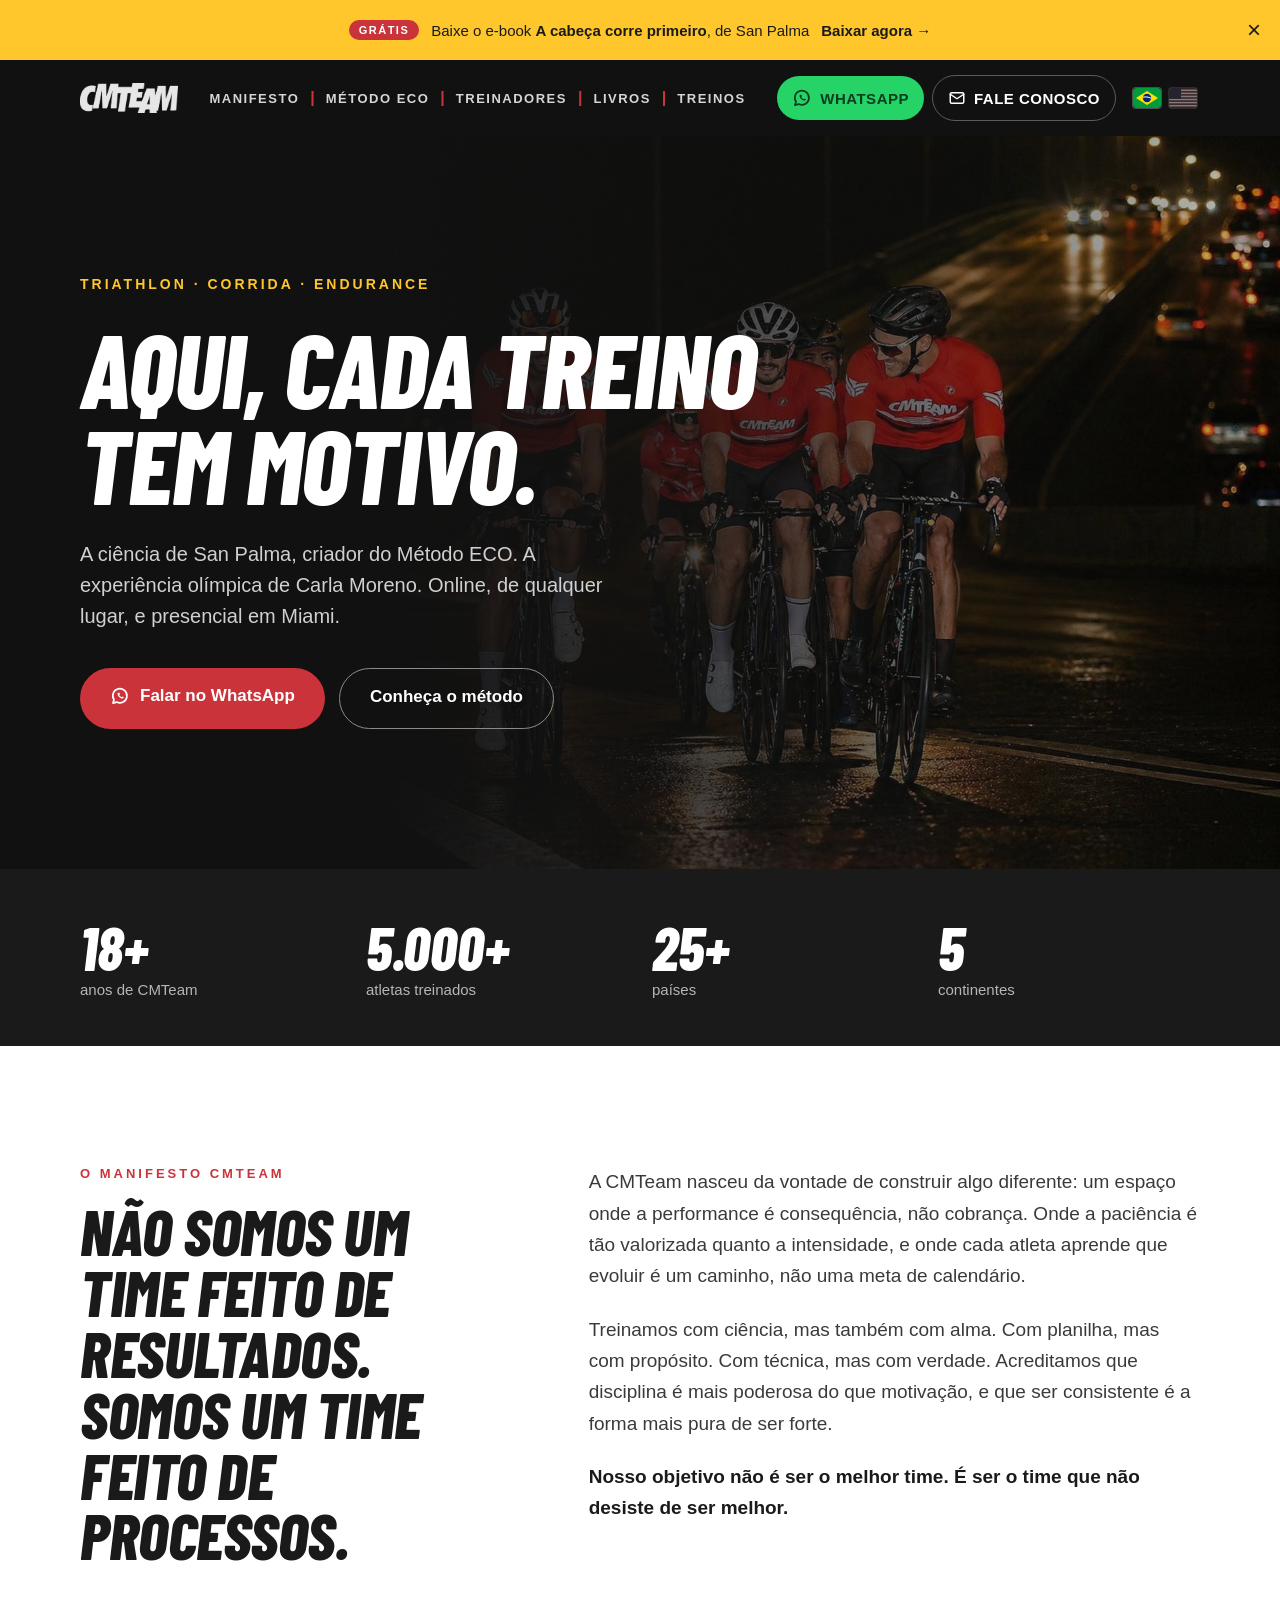
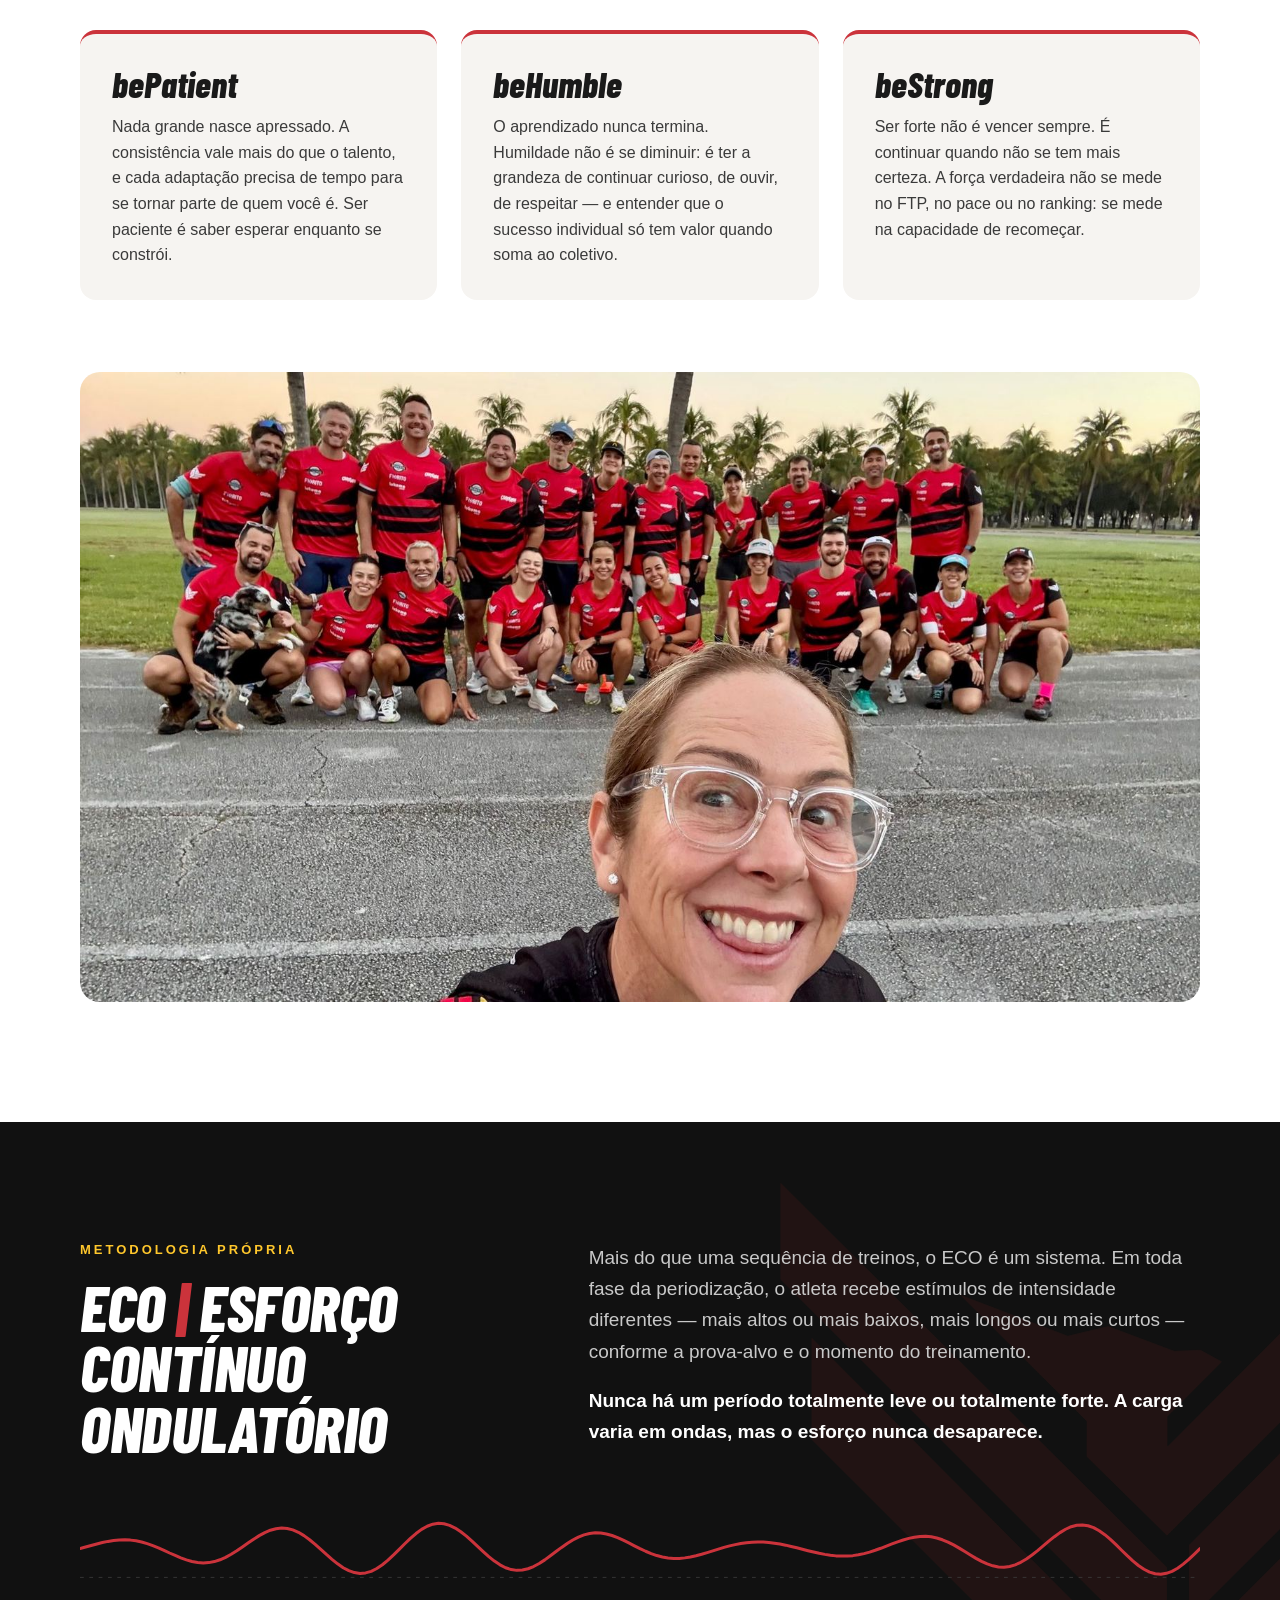
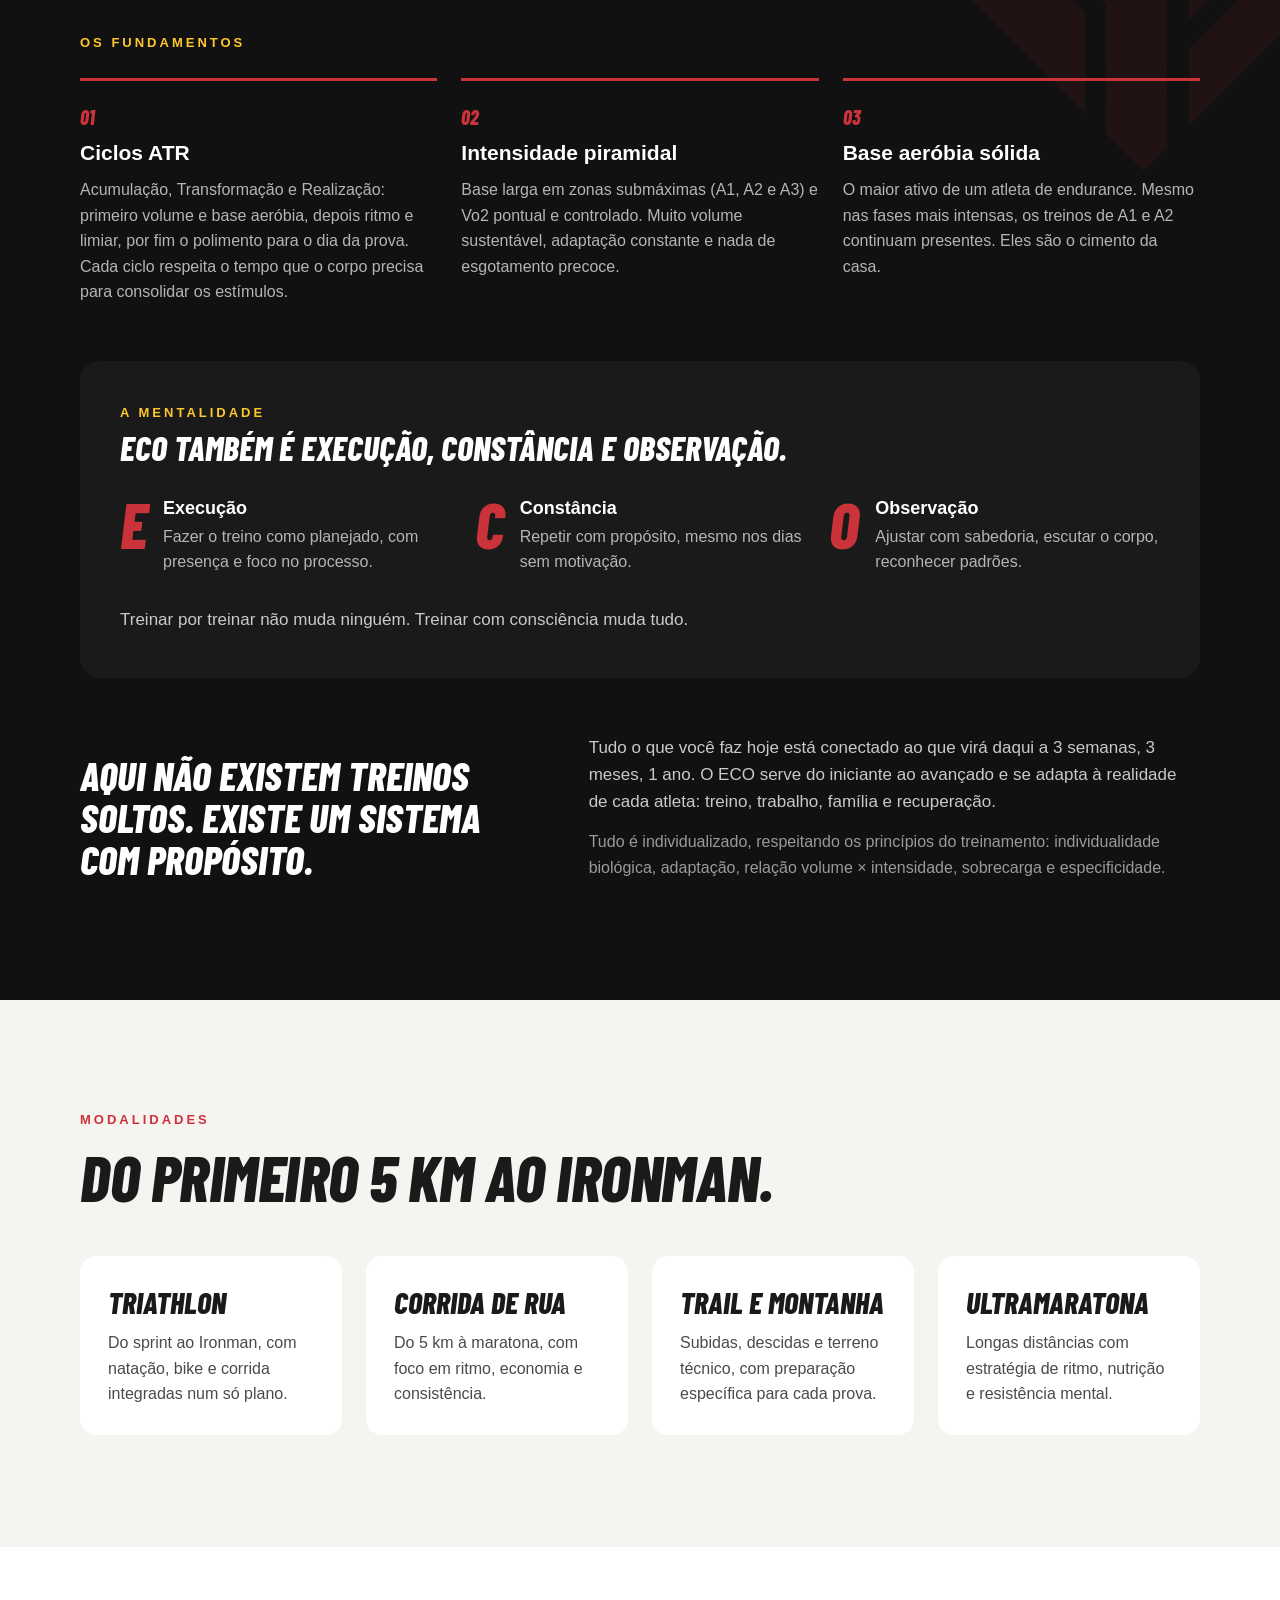
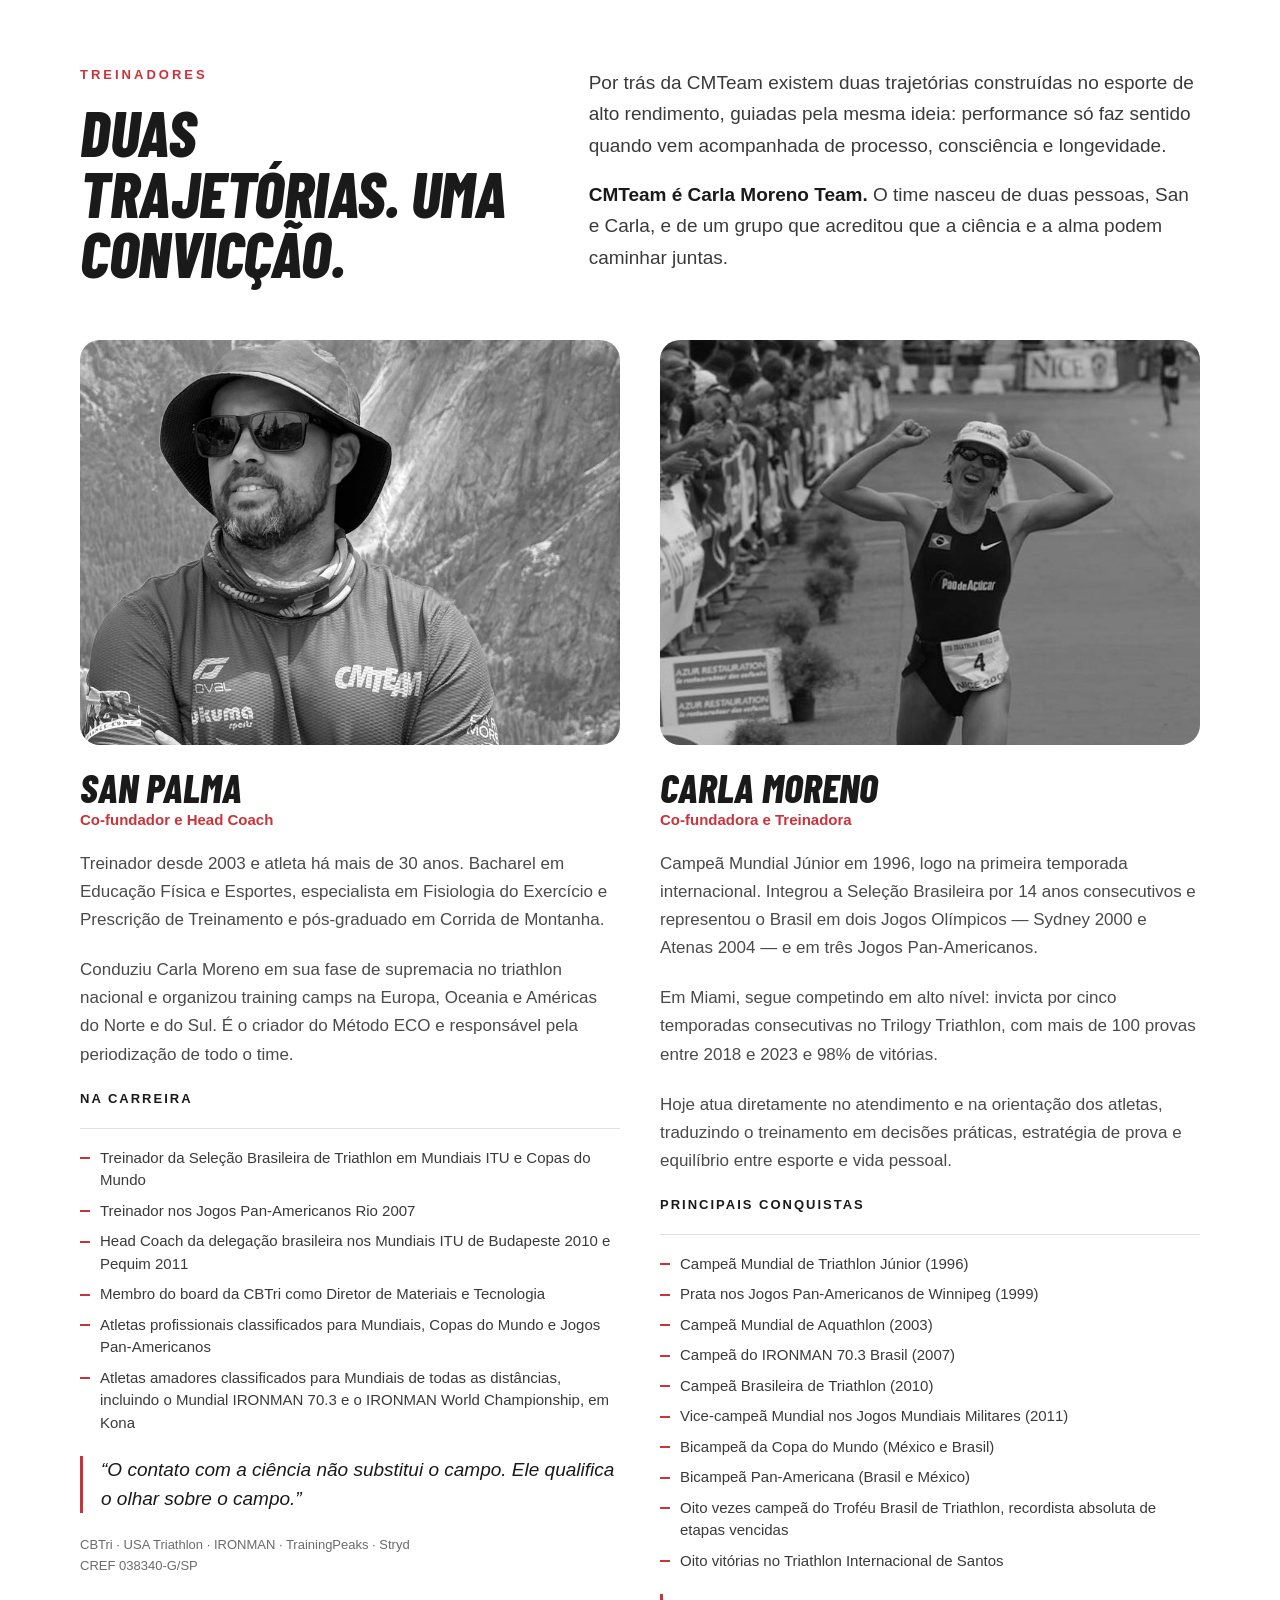
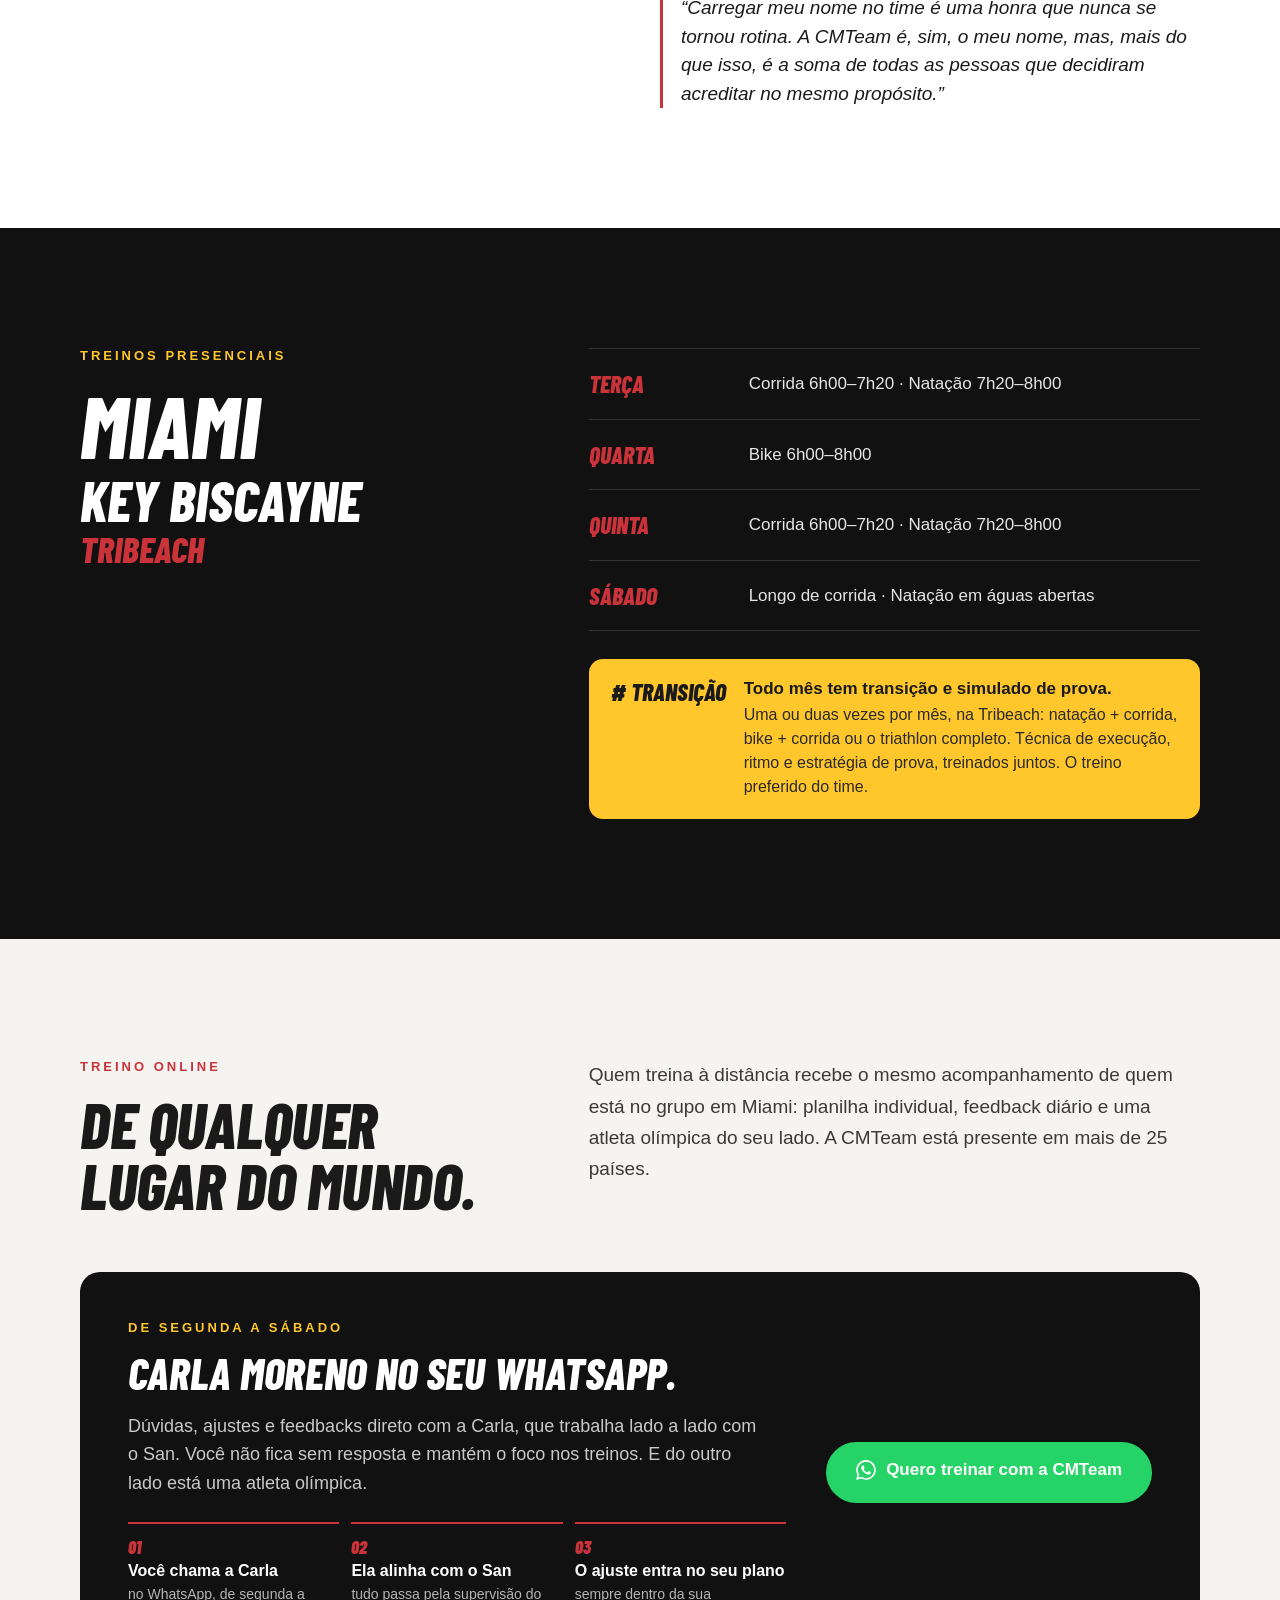
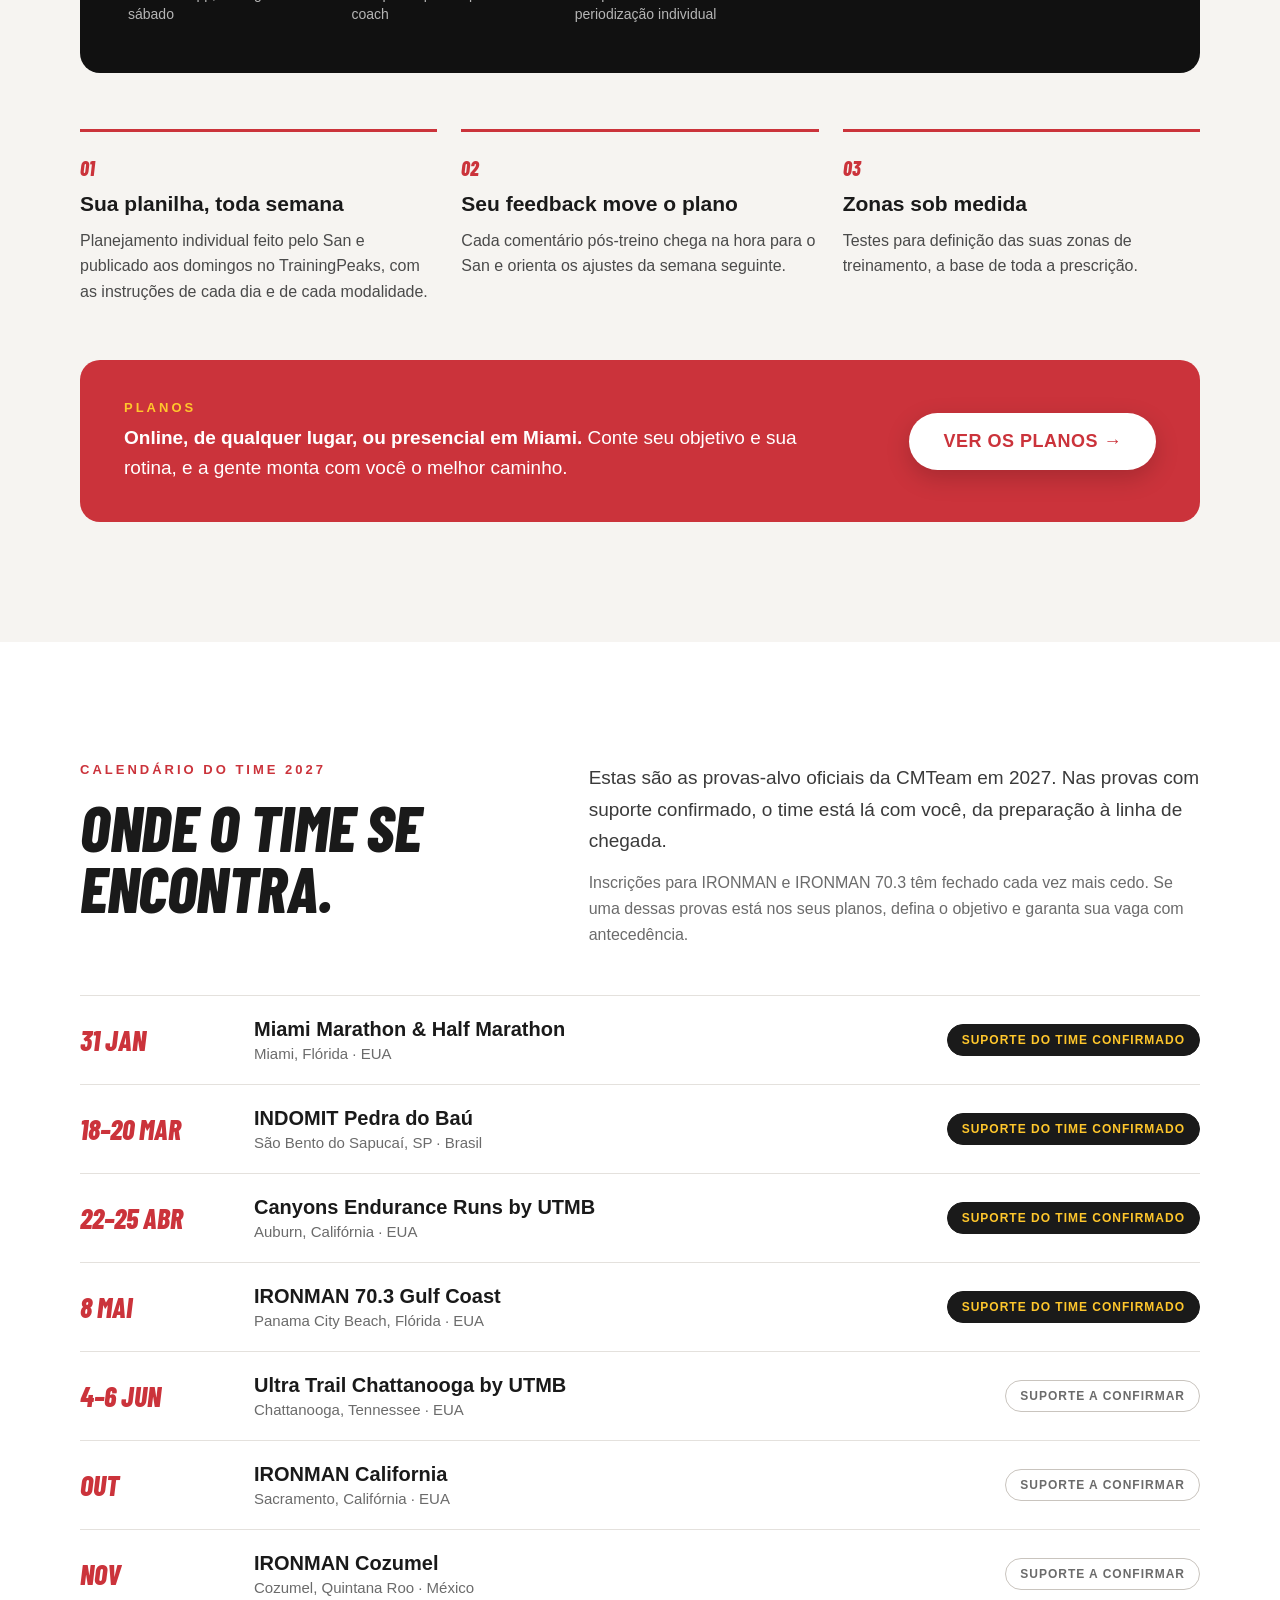
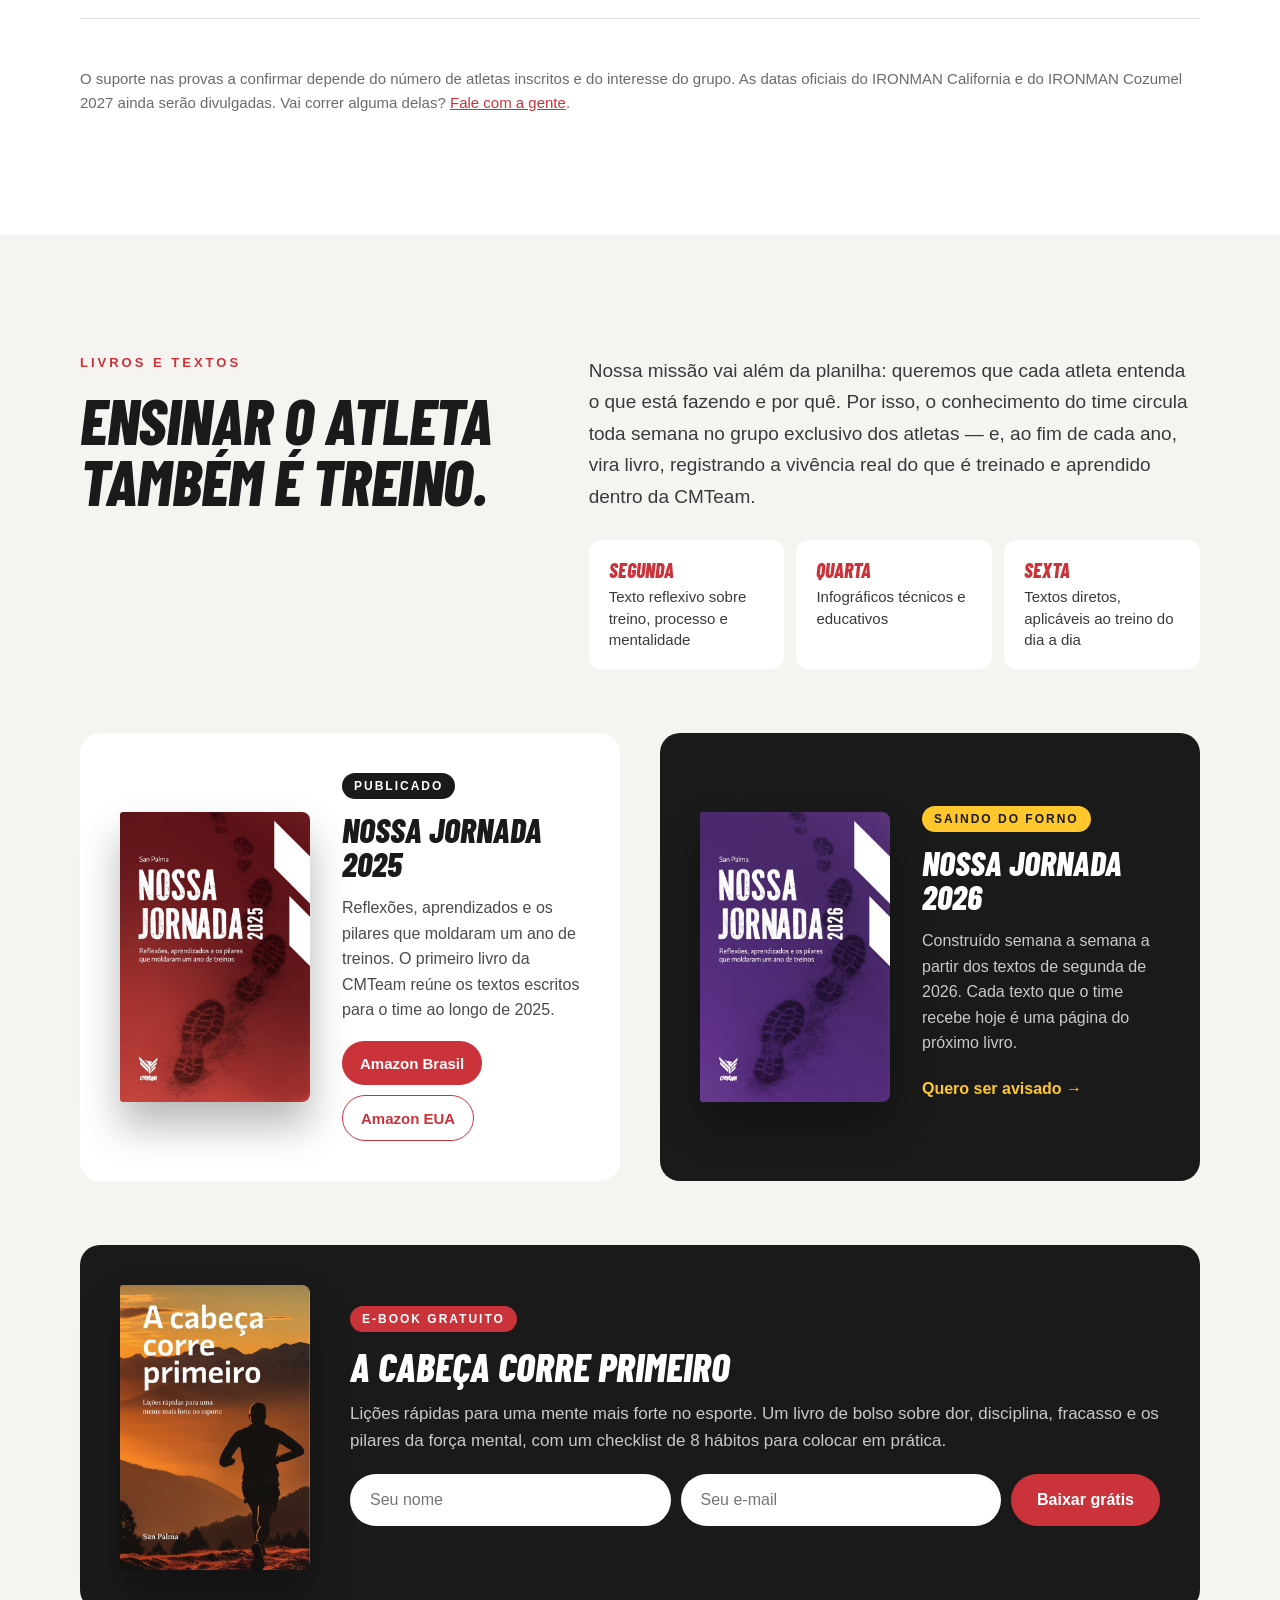
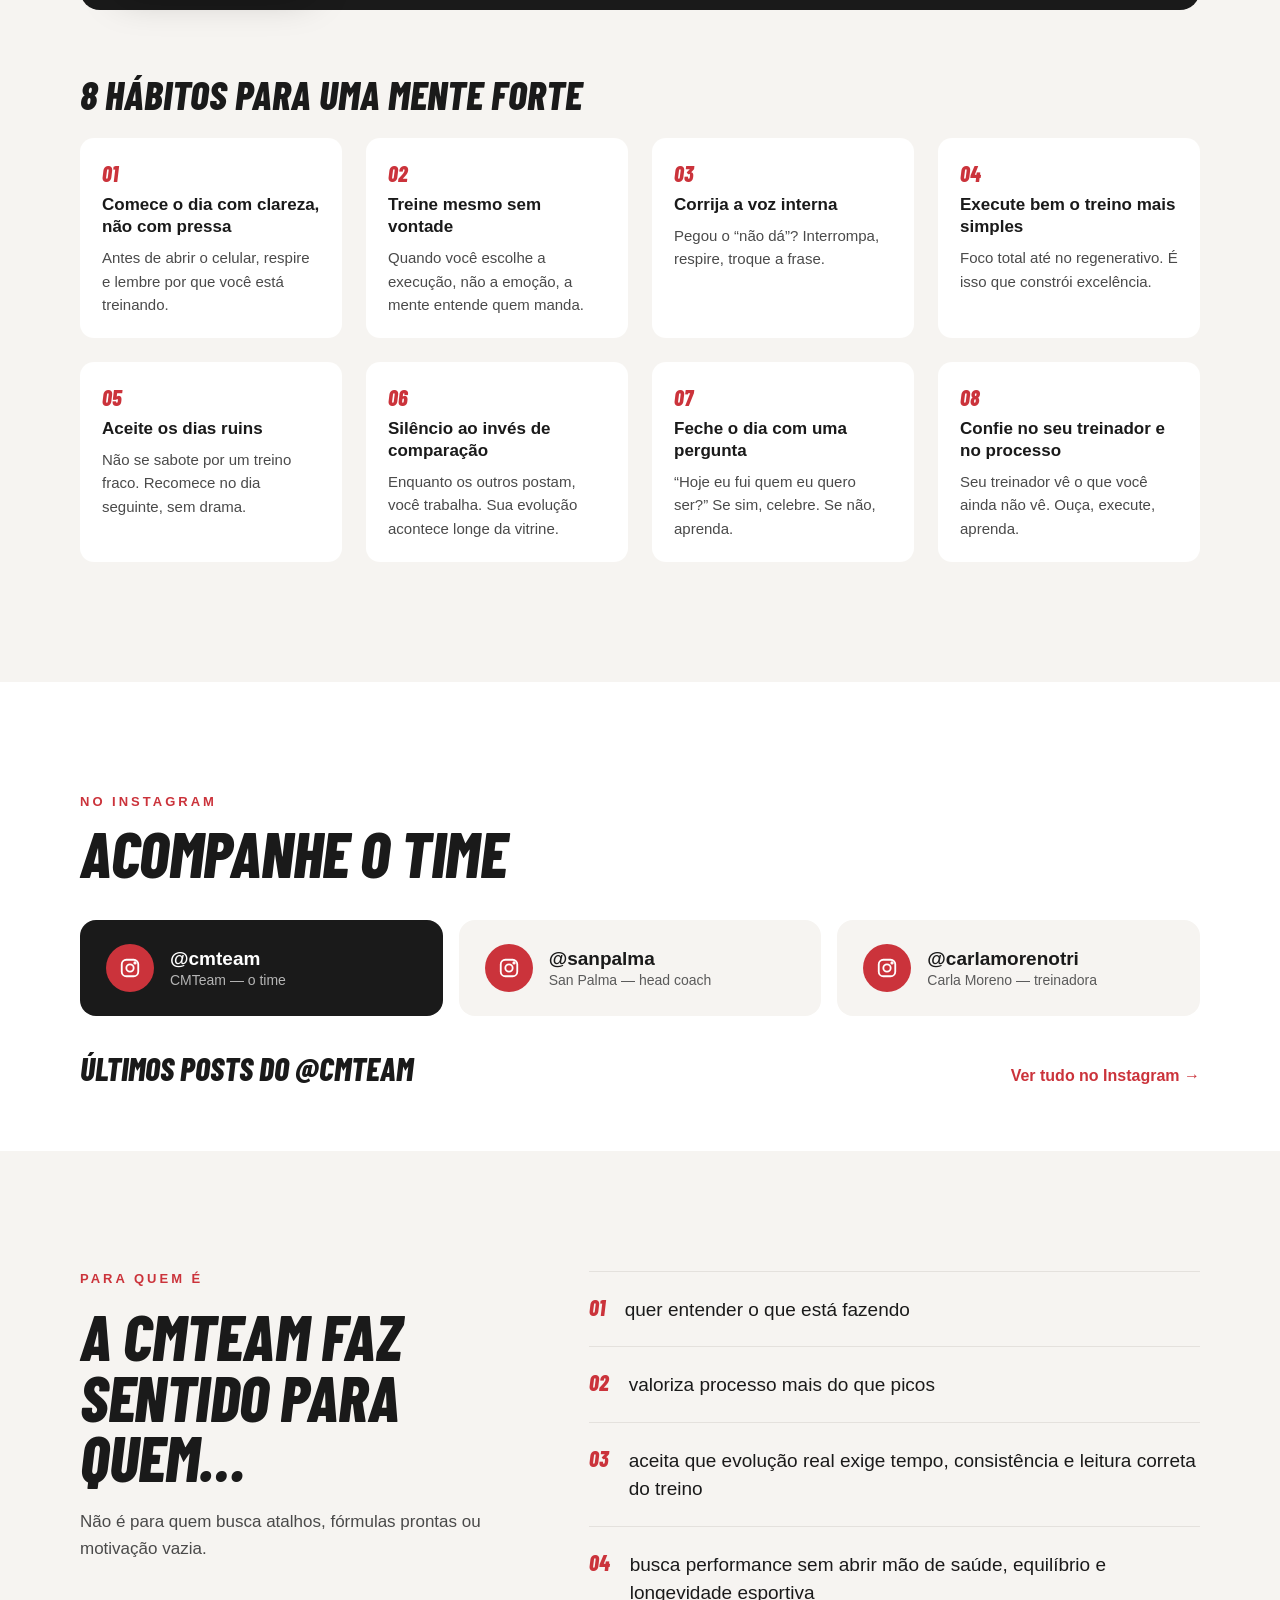
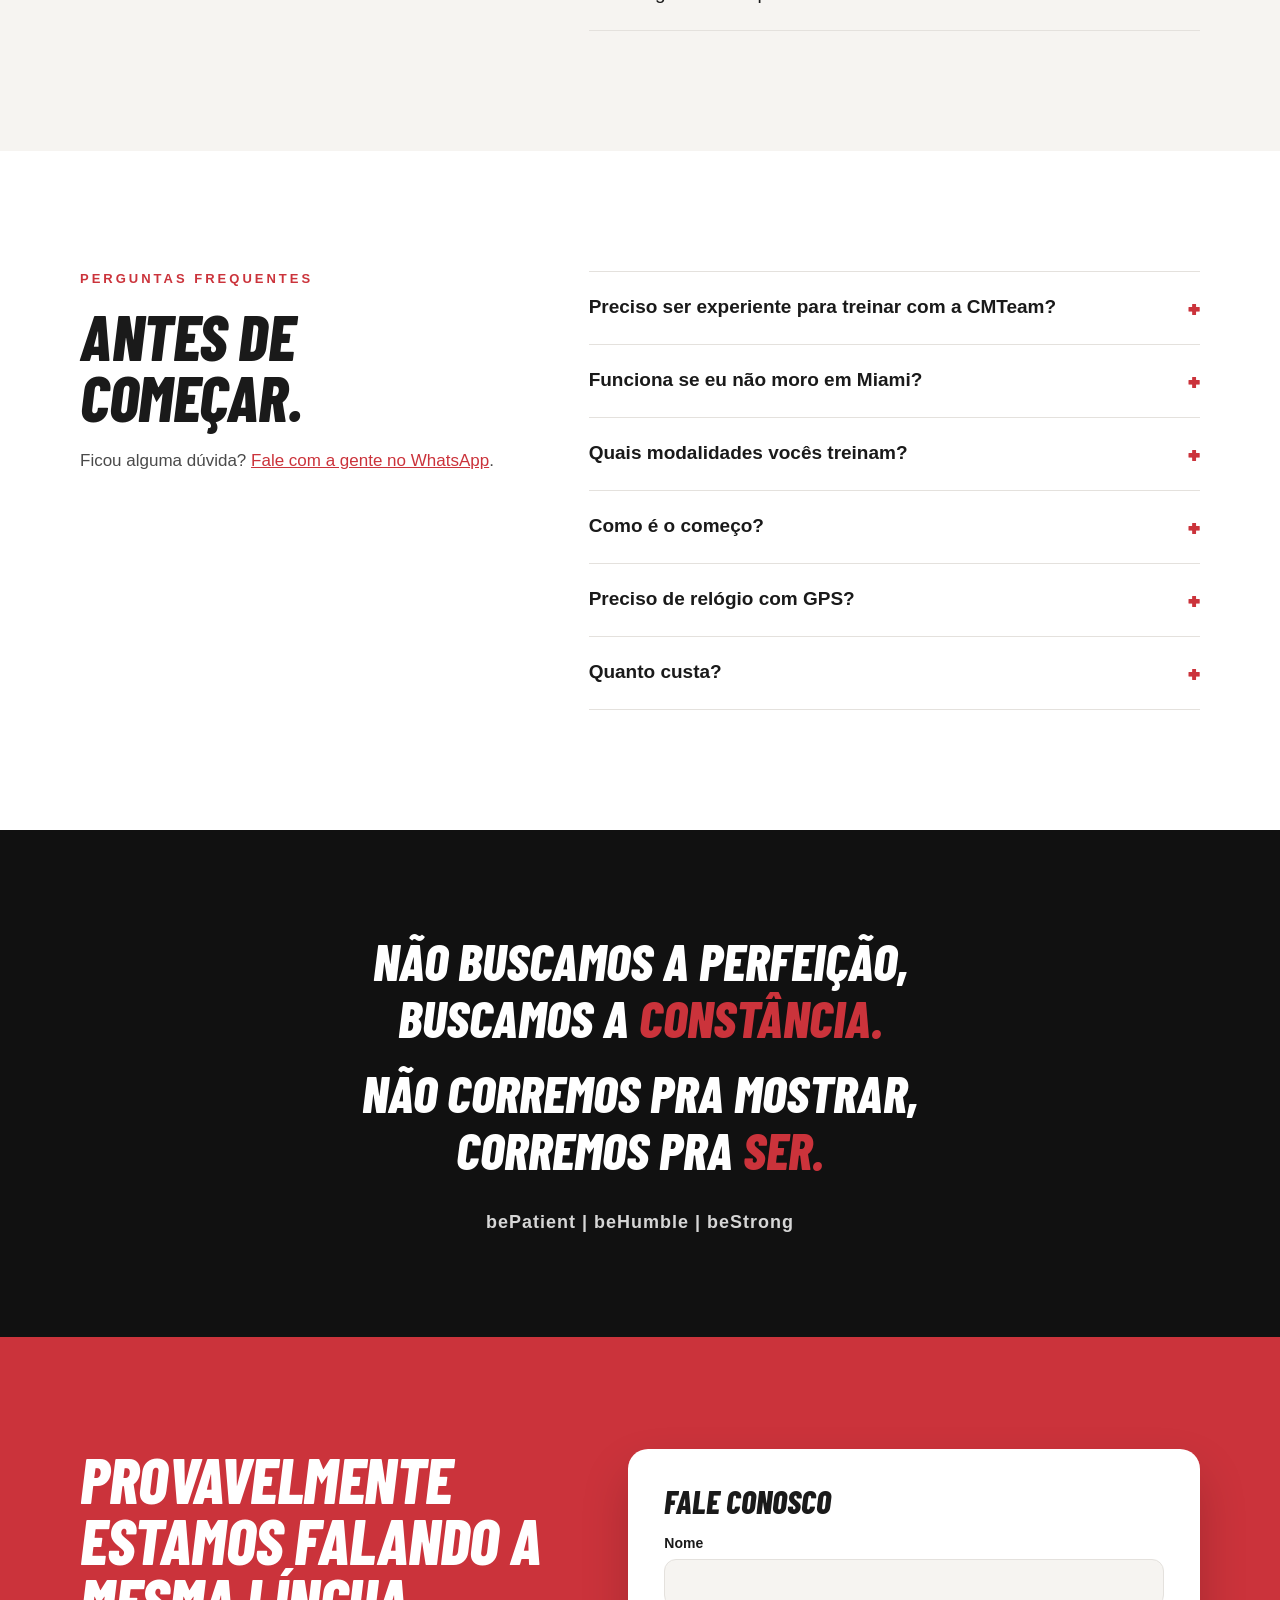
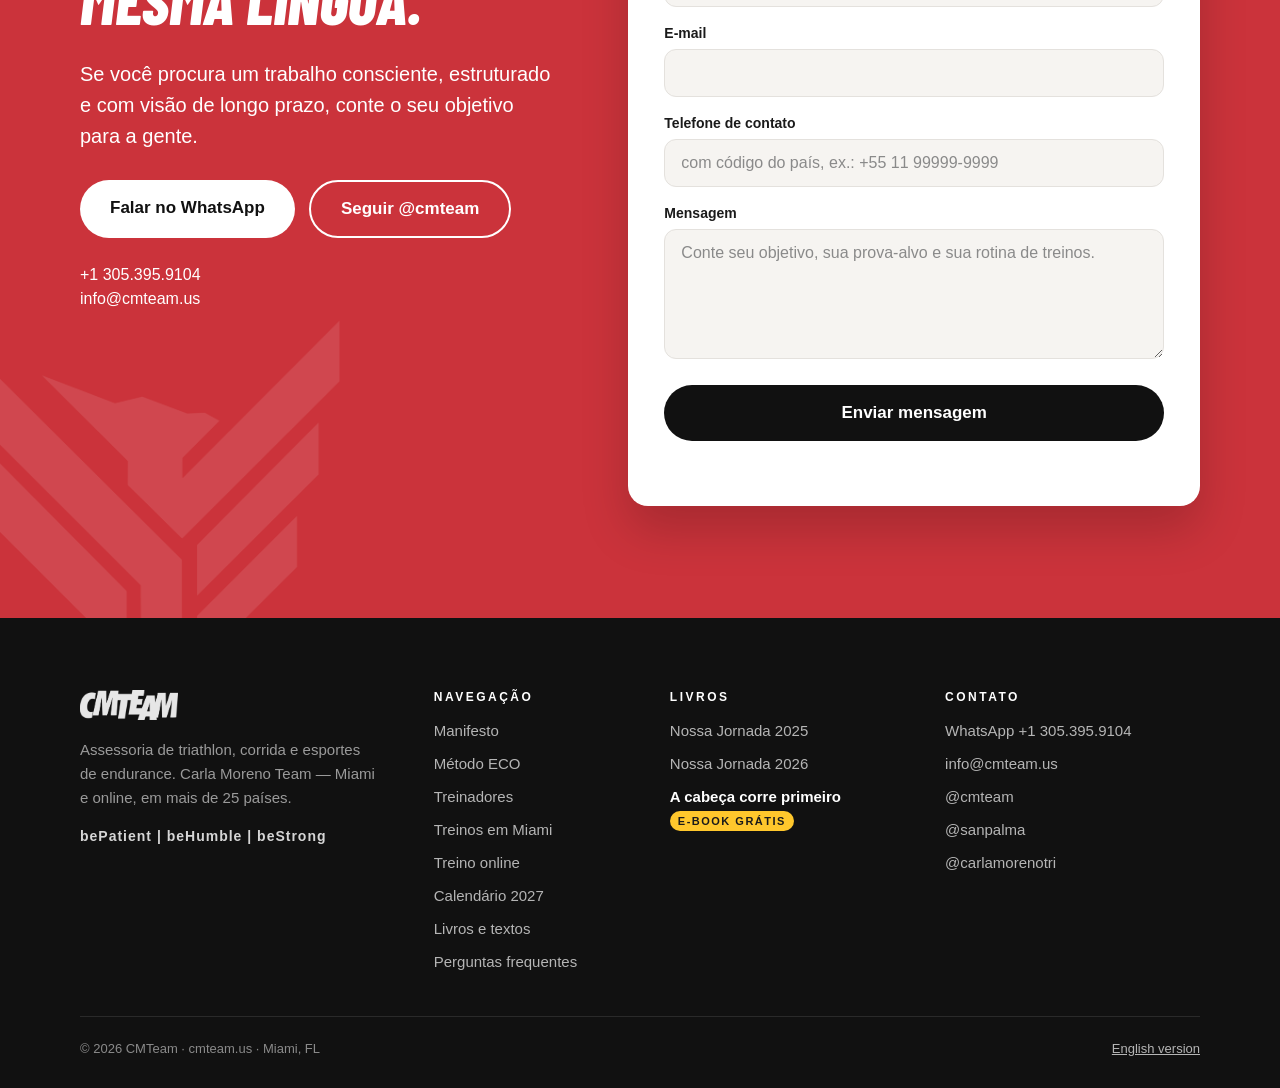
==== commit 5b0c9624: "Faixa Ver os planos em destaque; planos: sem atendimento prioritário, Roberio em destaque e links do" ====
--- a/index.html
+++ b/index.html
@@ -28,6 +28,7 @@
 <style>
 body{margin:0;font-family:Arial,Helvetica,sans-serif;background:#FFFFFF;color:#1A1A1A;-webkit-font-smoothing:antialiased}
 a{color:#CB333B}a:hover{color:#F9423A}
+.ver-planos:hover{background:#111111 !important;color:#FFFFFF !important}
 .cal-list{display:flex;flex-direction:column;border-top:1px solid #E4E1DD}.cal-race{display:grid;grid-template-columns:150px minmax(0,1fr) auto;gap:24px;align-items:center;padding:22px 0;border-bottom:1px solid #E4E1DD}.rdate{font-size:28px;color:#CB333B;line-height:1}.rname{font-size:20px;font-weight:700;color:#1A1A1A}.rloc{font-size:15px;color:#6B6B6B;margin-top:4px}.rpill{font-size:12px;font-weight:700;letter-spacing:1px;text-transform:uppercase;padding:8px 14px;border-radius:999px;border:1.5px solid #C9C4BE;color:#6B6B6B;white-space:nowrap}.rpill.ok{background:#1A1A1A;border-color:#1A1A1A;color:#FFC72C}
 .flow{margin:8px 0 0;padding:0;list-style:none;display:grid;grid-template-columns:repeat(3,minmax(0,1fr));gap:12px;counter-reset:f;max-width:720px}.flow li{counter-increment:f;border-top:2px solid #CB333B;padding-top:12px;display:flex;flex-direction:column;gap:4px}.flow li:before{content:counter(f,decimal-leading-zero);font-family:"Barlow Condensed",Arial,sans-serif;font-style:italic;font-weight:900;color:#CB333B;font-size:18px}.flow b{font-size:16px;color:#FFFFFF}.flow span{font-size:14px;line-height:1.45;color:#B5B5B5}
 .faq{border-top:1px solid #E4E1DD}.faq-i{border-bottom:1px solid #E4E1DD}.faq-i summary{list-style:none;cursor:pointer;display:flex;justify-content:space-between;gap:20px;align-items:center;padding:22px 0;font-size:19px;font-weight:700;line-height:1.4}.faq-i summary::-webkit-details-marker{display:none}.faq-i summary:after{content:"+";font-family:"Barlow Condensed",Arial,sans-serif;font-weight:900;font-size:28px;line-height:1;color:#CB333B;flex-shrink:0;transition:transform .2s}.faq-i[open] summary:after{transform:rotate(45deg)}.faq-i summary:focus-visible{outline:2px solid #CB333B;outline-offset:4px}.faq-i p{margin:0;padding:0 40px 24px 0;font-size:17px;line-height:1.65;color:#4A4A4A}
@@ -166,6 +167,7 @@
 .cform{padding:24px}
 .igrow{width:100%;gap:6px}
 .deco{display:none}
+.planos{padding:28px 24px !important}.ver-planos{width:100%;text-align:center;box-sizing:border-box}
 .flow{grid-template-columns:minmax(0,1fr) !important}
 .cal-race{grid-template-columns:minmax(0,1fr) !important;gap:8px !important}.rpill{justify-self:start}.rdate{font-size:22px !important}
 .online-hero{grid-template-columns:minmax(0,1fr) !important;padding:32px 24px !important}.online-hero a{white-space:normal !important;justify-self:start}.online-hero h3{font-size:34px !important}
@@ -470,12 +472,12 @@
 <p style="margin: 0; font-size: 16px; line-height: 1.6; color: #4A4A4A">Testes para definição das suas zonas de treinamento, a base de toda a prescrição.</p>
 </div>
 </div>
-<div class="planos" style="border-top: 1px solid #DDD8D2; padding-top: 36px; display: flex; flex-wrap: wrap; gap: 24px; align-items: center; justify-content: space-between">
+<div class="planos" style="background: #CB333B; color: #FFFFFF; border-radius: 20px; padding: 40px 44px; display: flex; flex-wrap: wrap; gap: 24px; align-items: center; justify-content: space-between">
 <div style="display: flex; flex-direction: column; gap: 8px; max-width: 680px">
-<div style="font-size: 13px; font-weight: 700; letter-spacing: 3px; text-transform: uppercase; color: #CB333B">Planos</div>
-<p style="margin: 0; font-size: 19px; line-height: 1.55; color: #1A1A1A"><strong>Online, de qualquer lugar, ou presencial em Miami.</strong> Conte seu objetivo e sua rotina, e a gente monta com você o melhor caminho.</p>
-</div>
-<a data-goatcounter-click="ver-planos" href="planos/" style="background: #1A1A1A; color: #FFFFFF; text-decoration: none; font-size: 16px; font-weight: 700; padding: 15px 26px; border-radius: 999px; white-space: nowrap">Ver os planos →</a>
+<div style="font-size: 13px; font-weight: 700; letter-spacing: 3px; text-transform: uppercase; color: #FFC72C">Planos</div>
+<p style="margin: 0; font-size: 19px; line-height: 1.55; color: #FFFFFF"><strong>Online, de qualquer lugar, ou presencial em Miami.</strong> Conte seu objetivo e sua rotina, e a gente monta com você o melhor caminho.</p>
+</div>
+<a data-goatcounter-click="ver-planos" href="planos/" class="ver-planos" style="background: #FFFFFF; color: #CB333B; text-decoration: none; font-size: 18px; font-weight: 800; letter-spacing: .5px; text-transform: uppercase; padding: 18px 34px; border-radius: 999px; white-space: nowrap; box-shadow: 0 8px 24px rgba(0,0,0,.18)">Ver os planos →</a>
 </div>
 </div>
 </section>
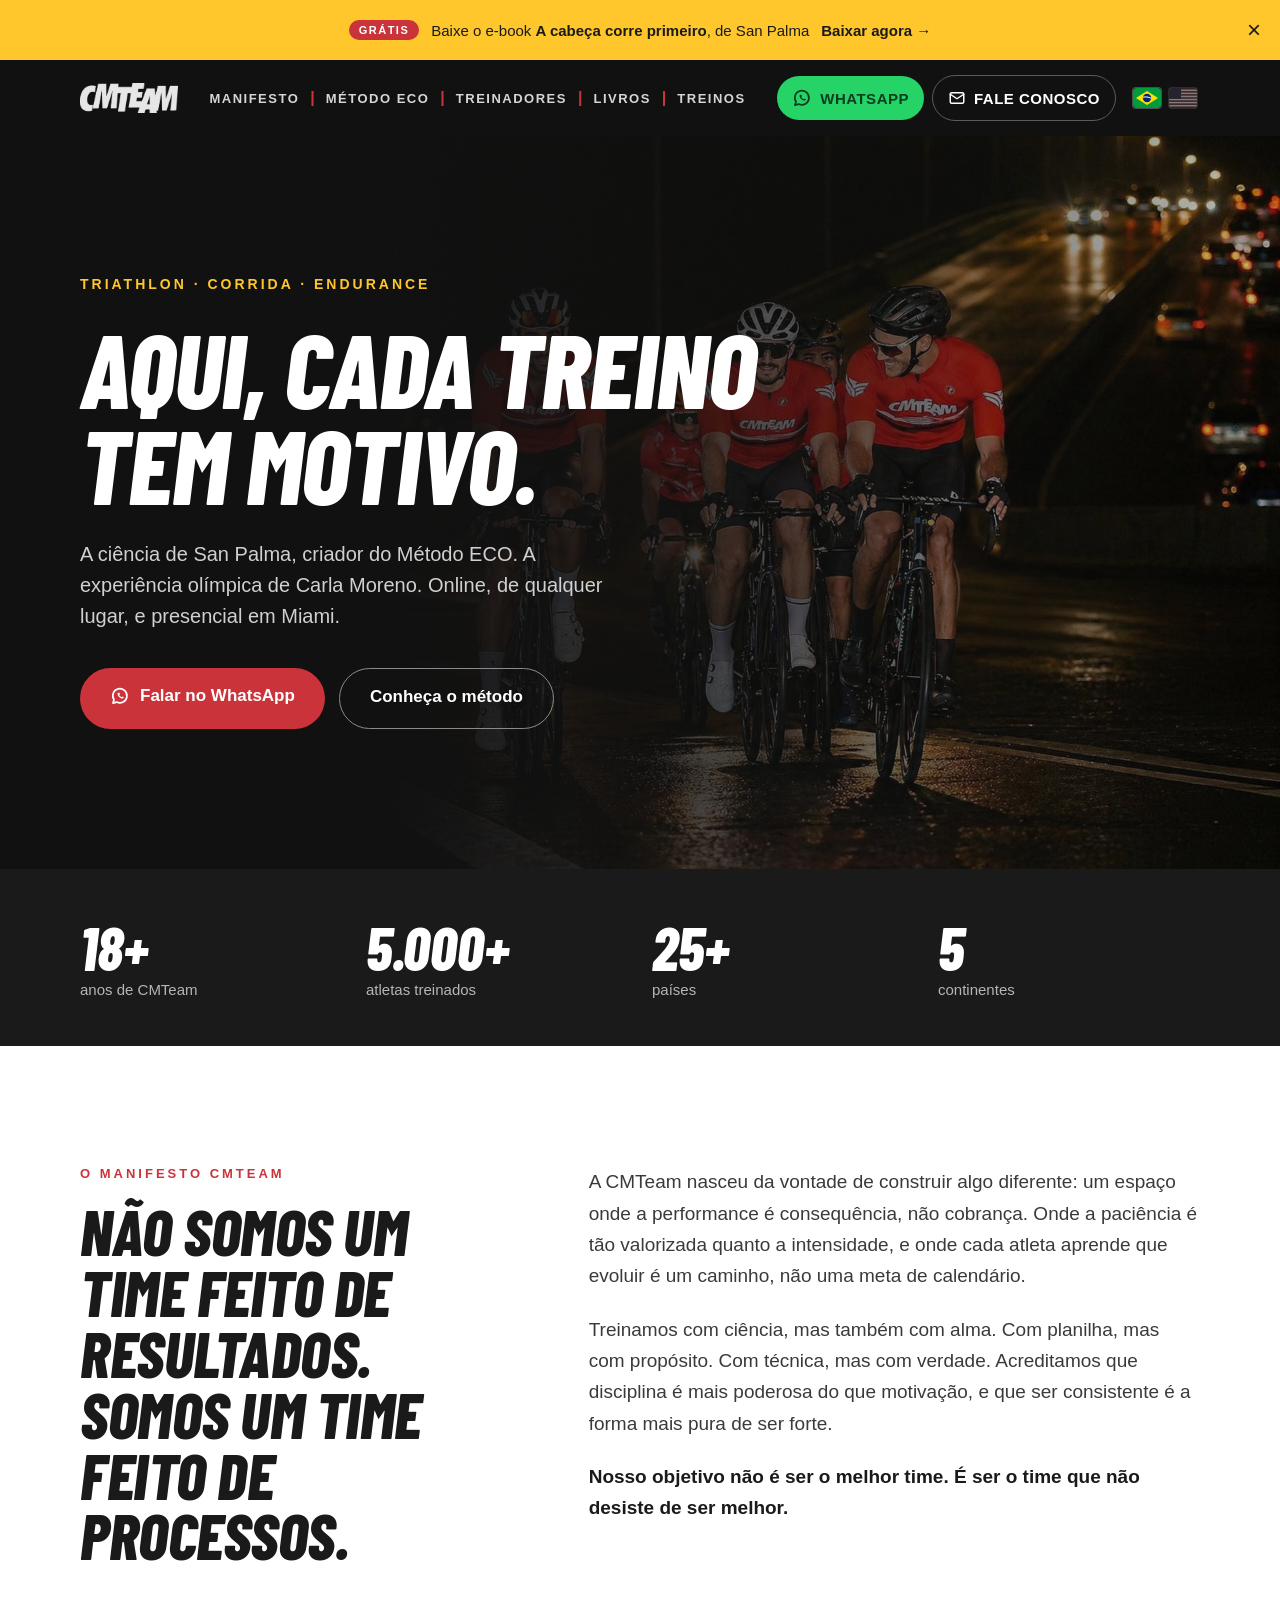
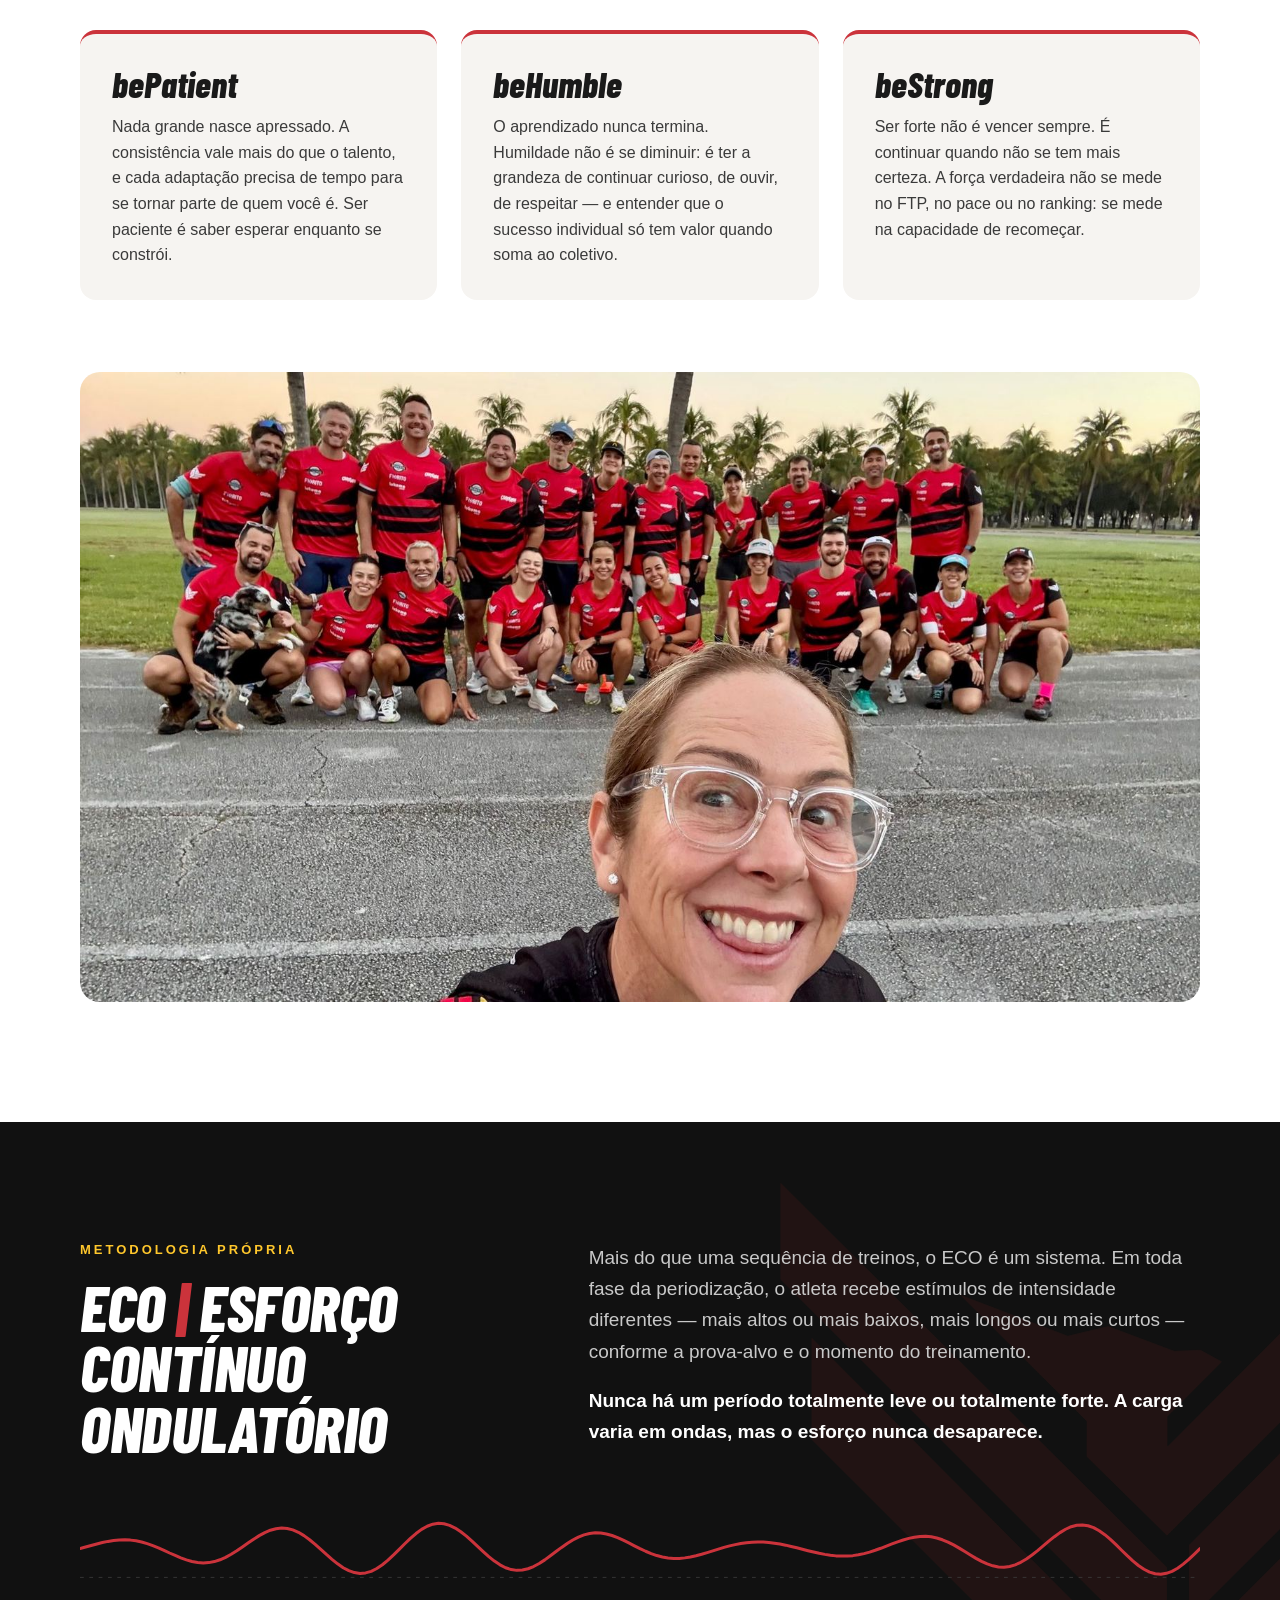
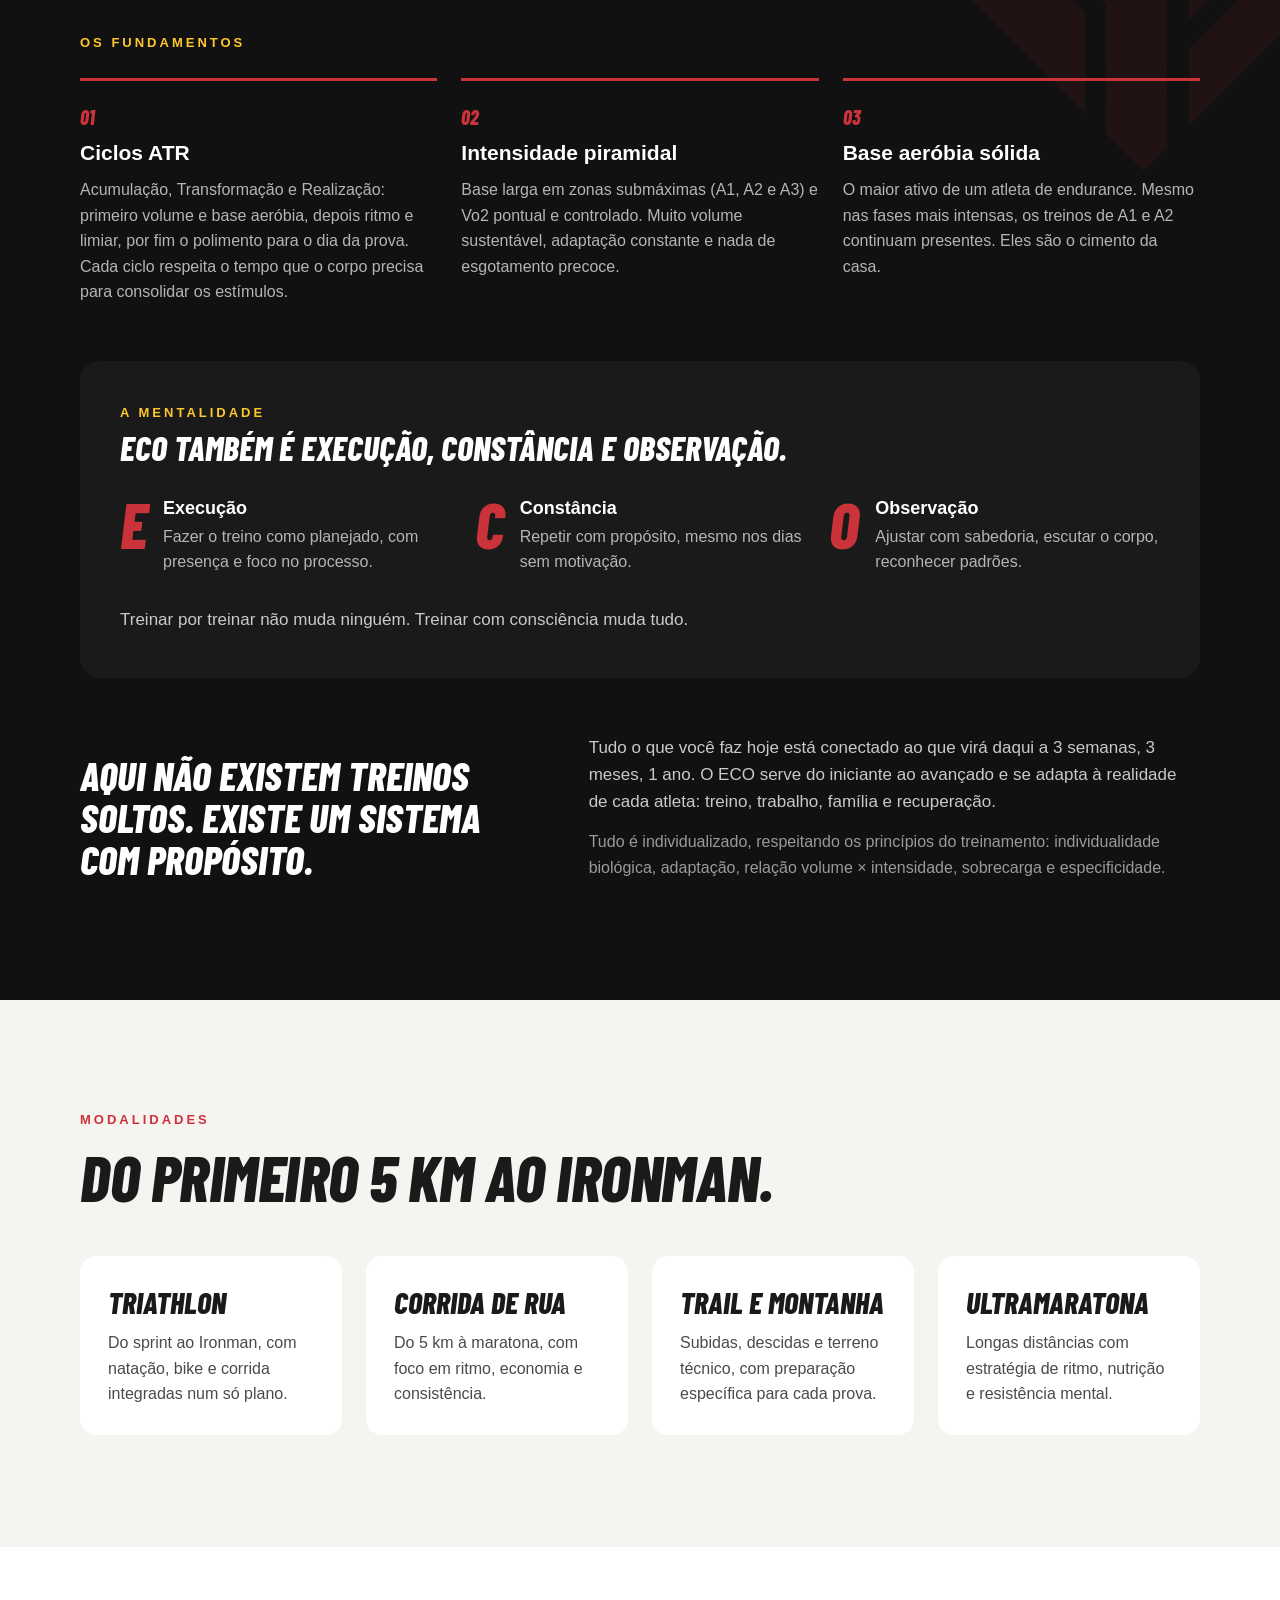
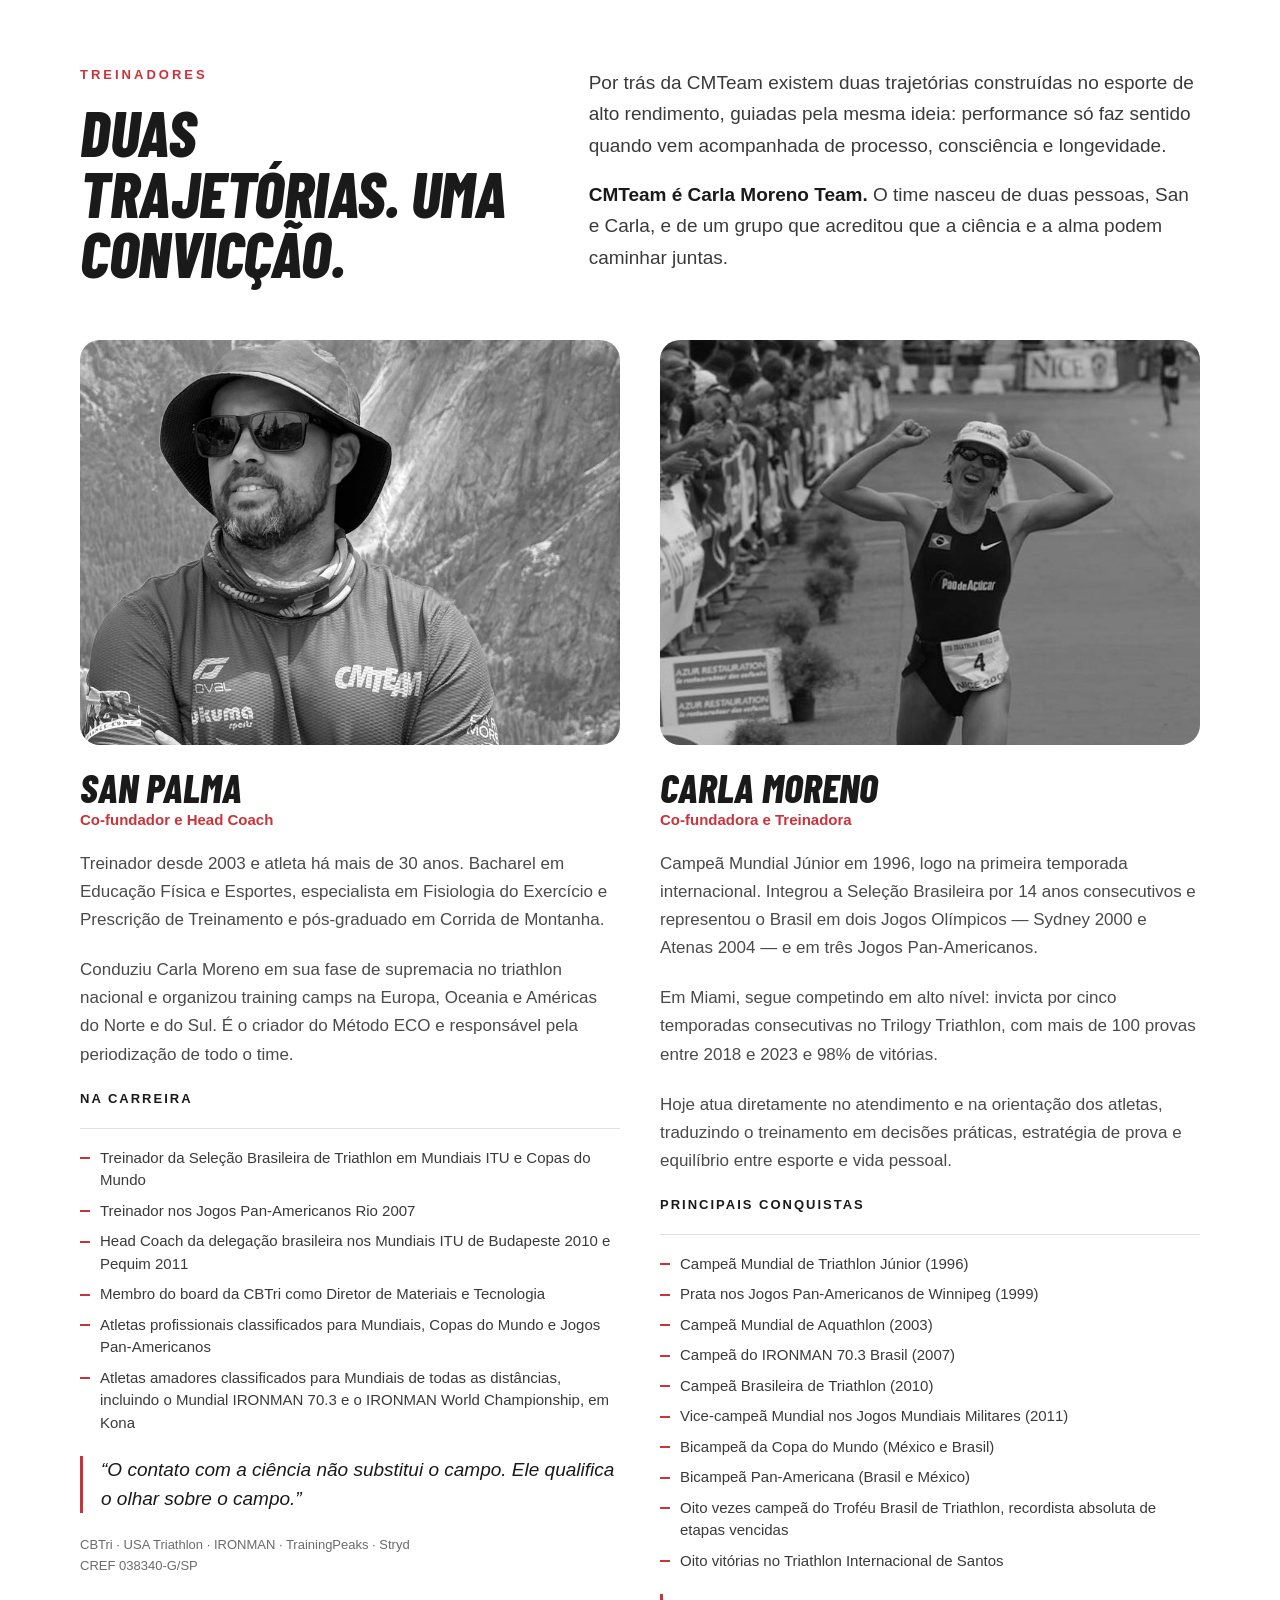
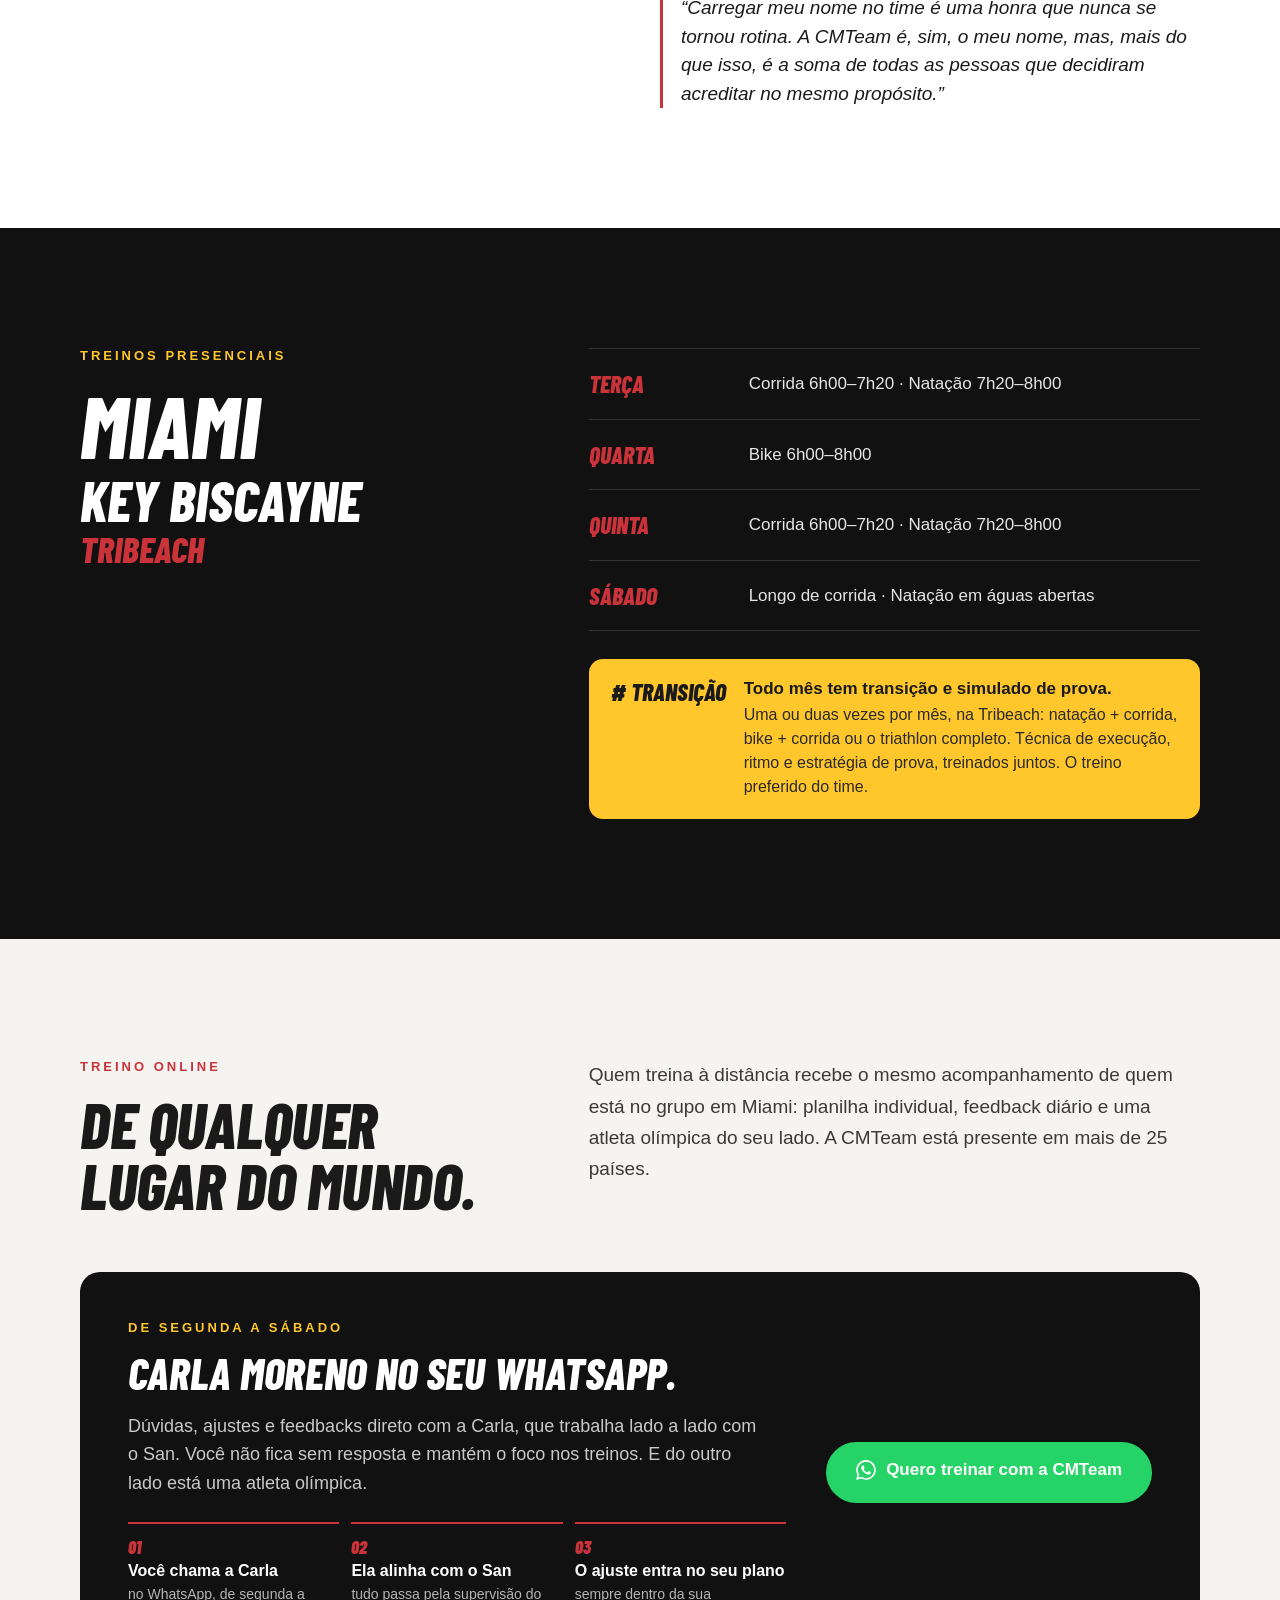
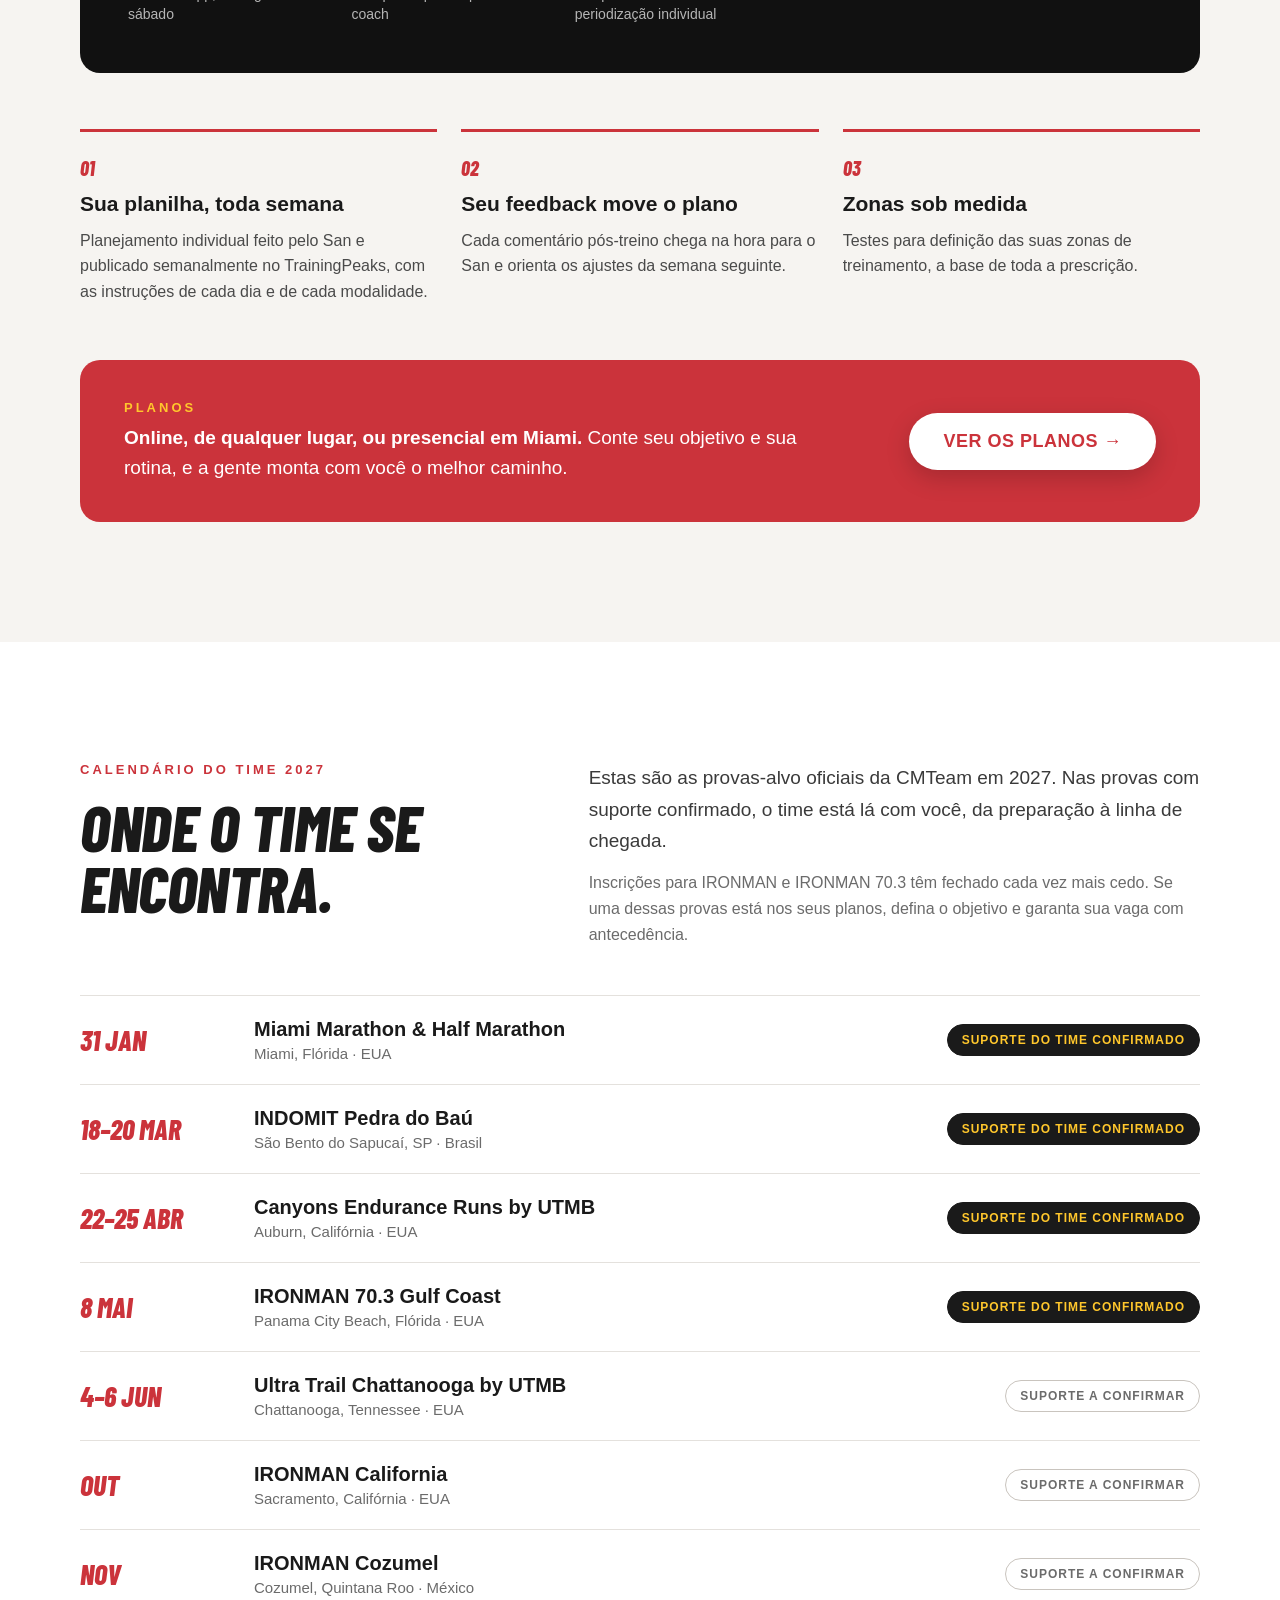
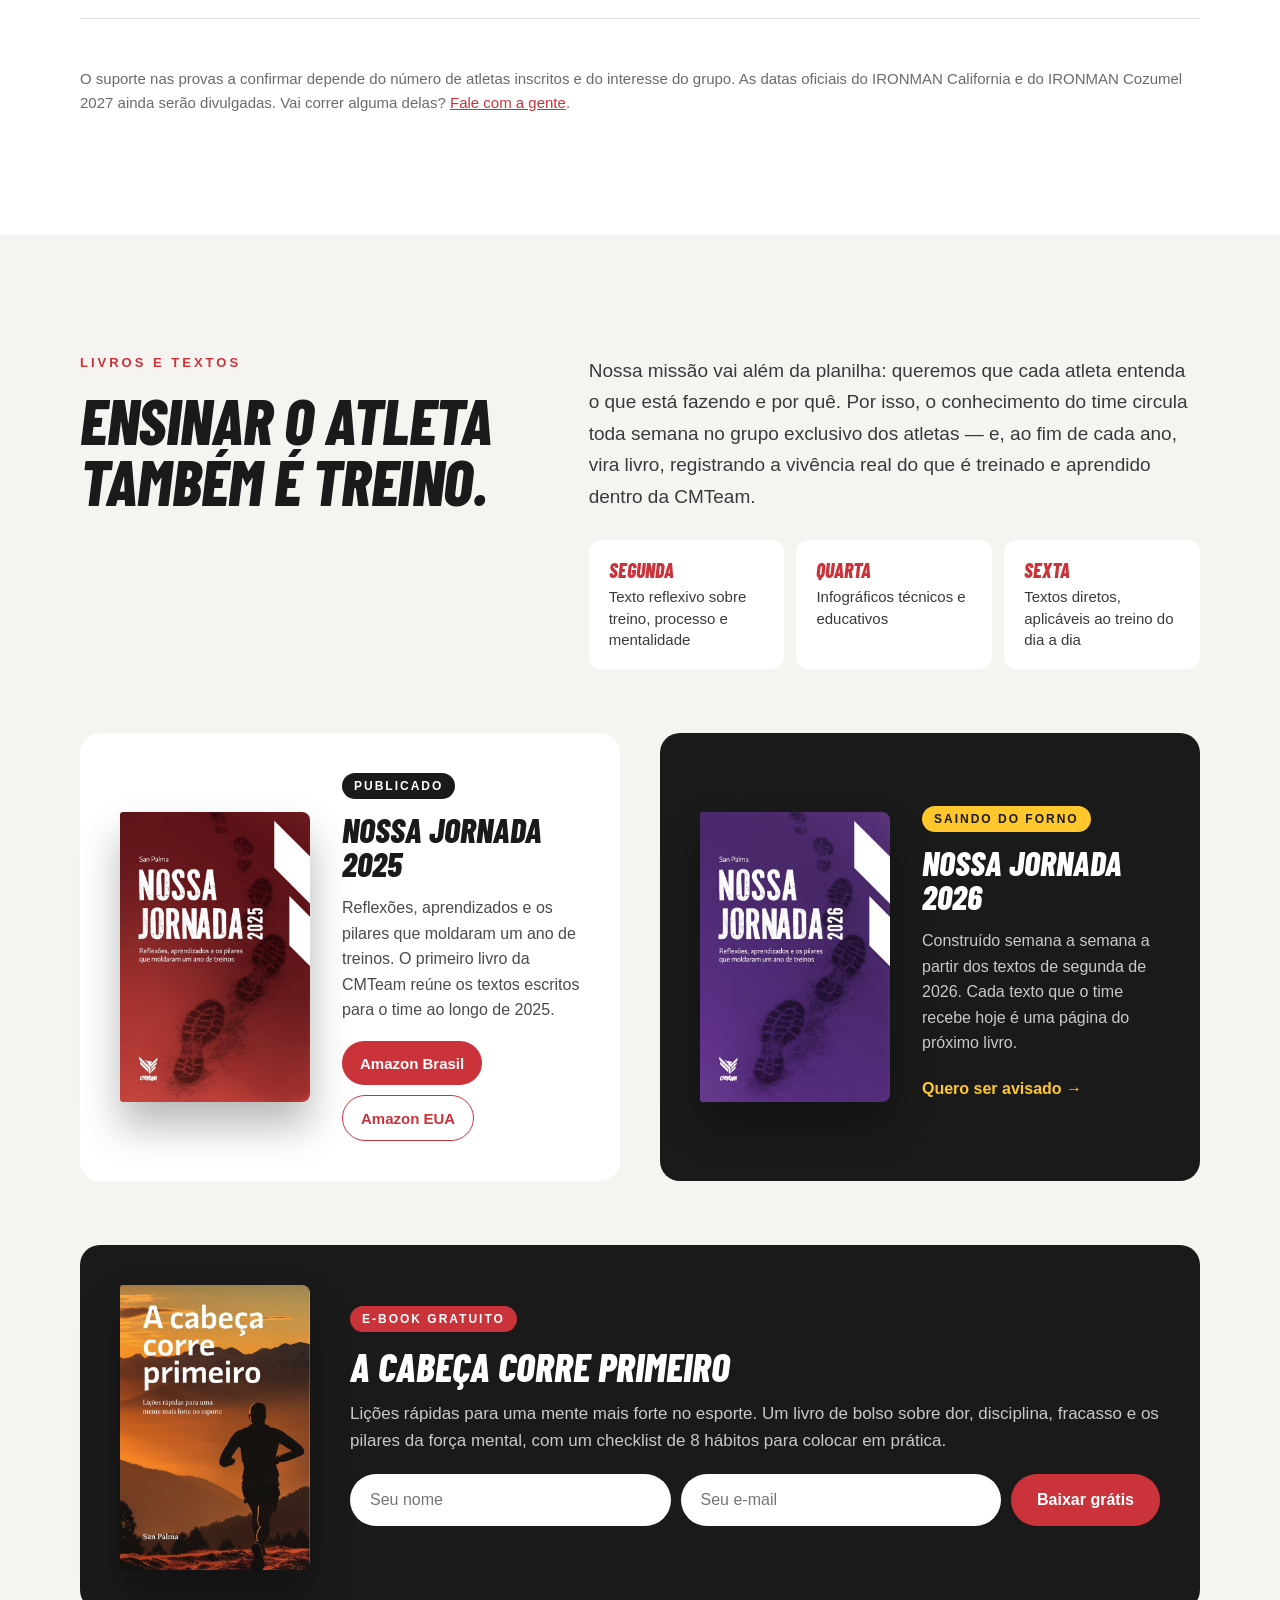
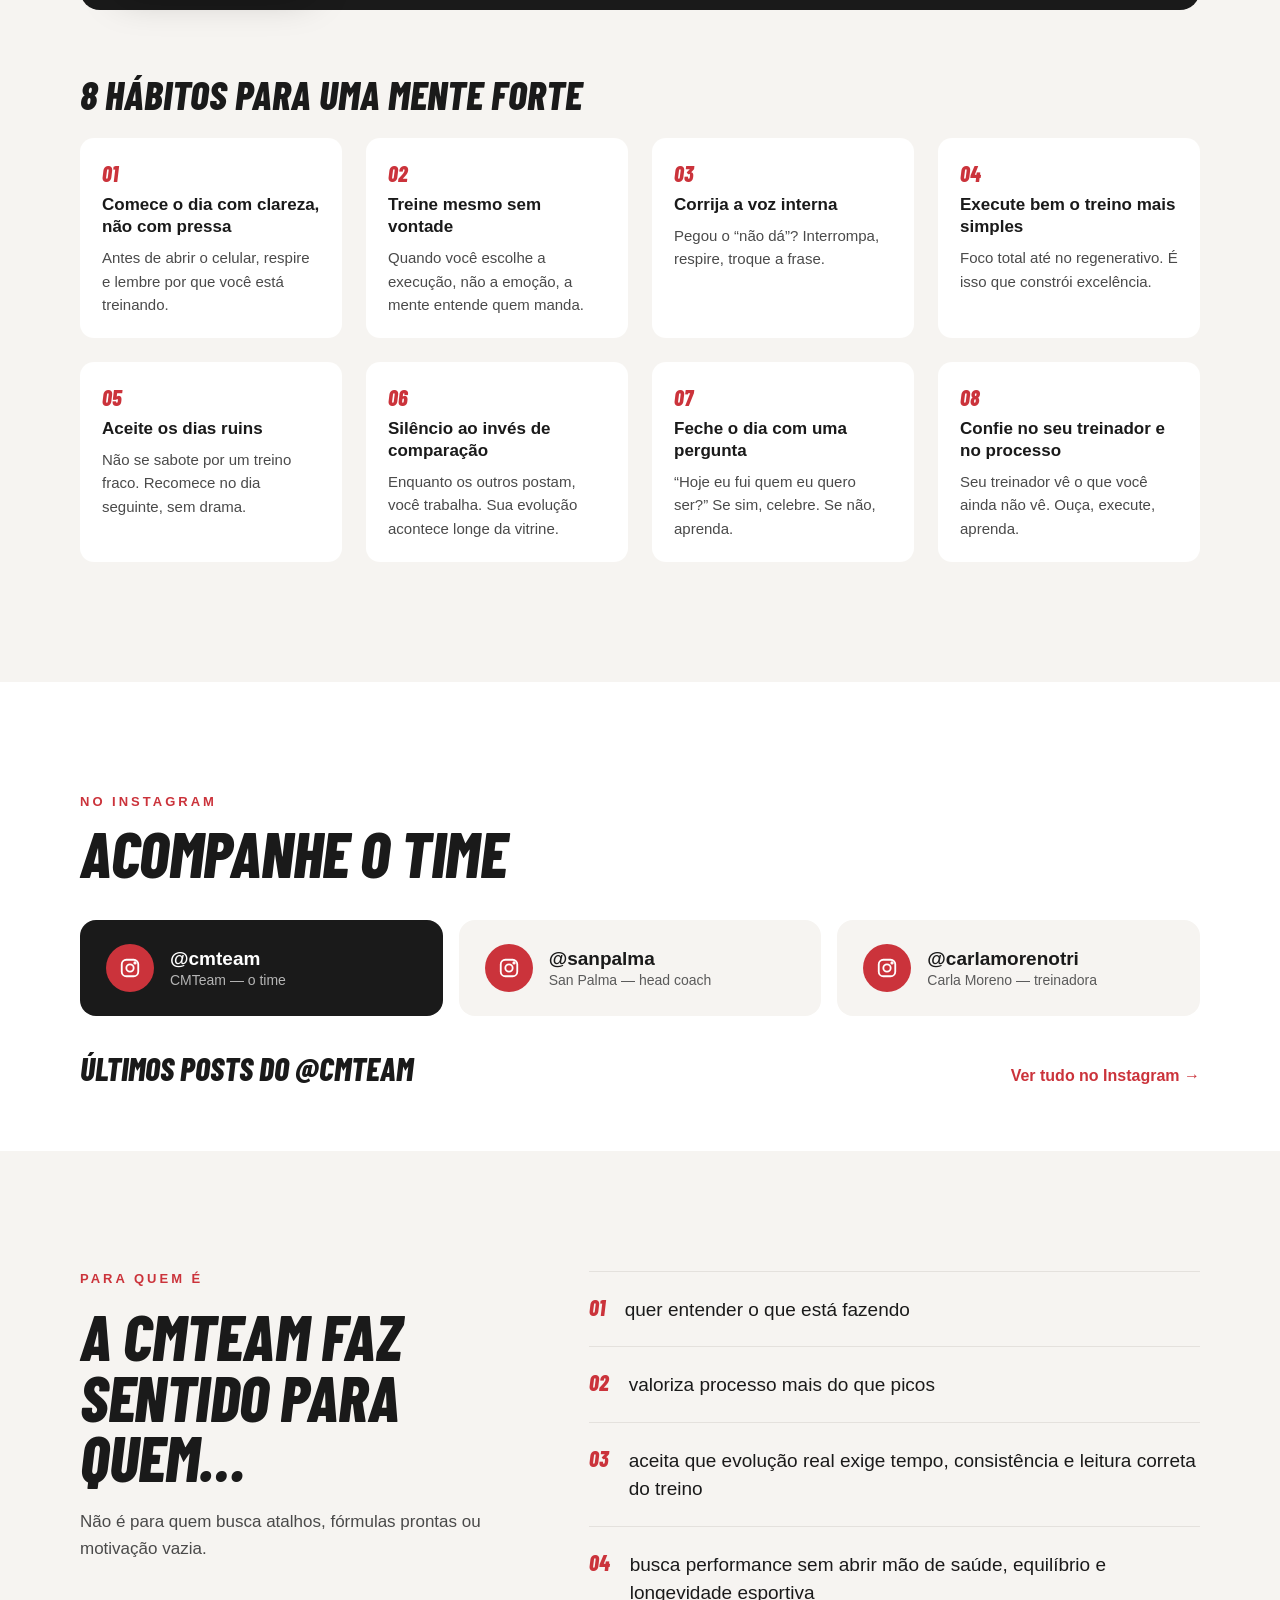
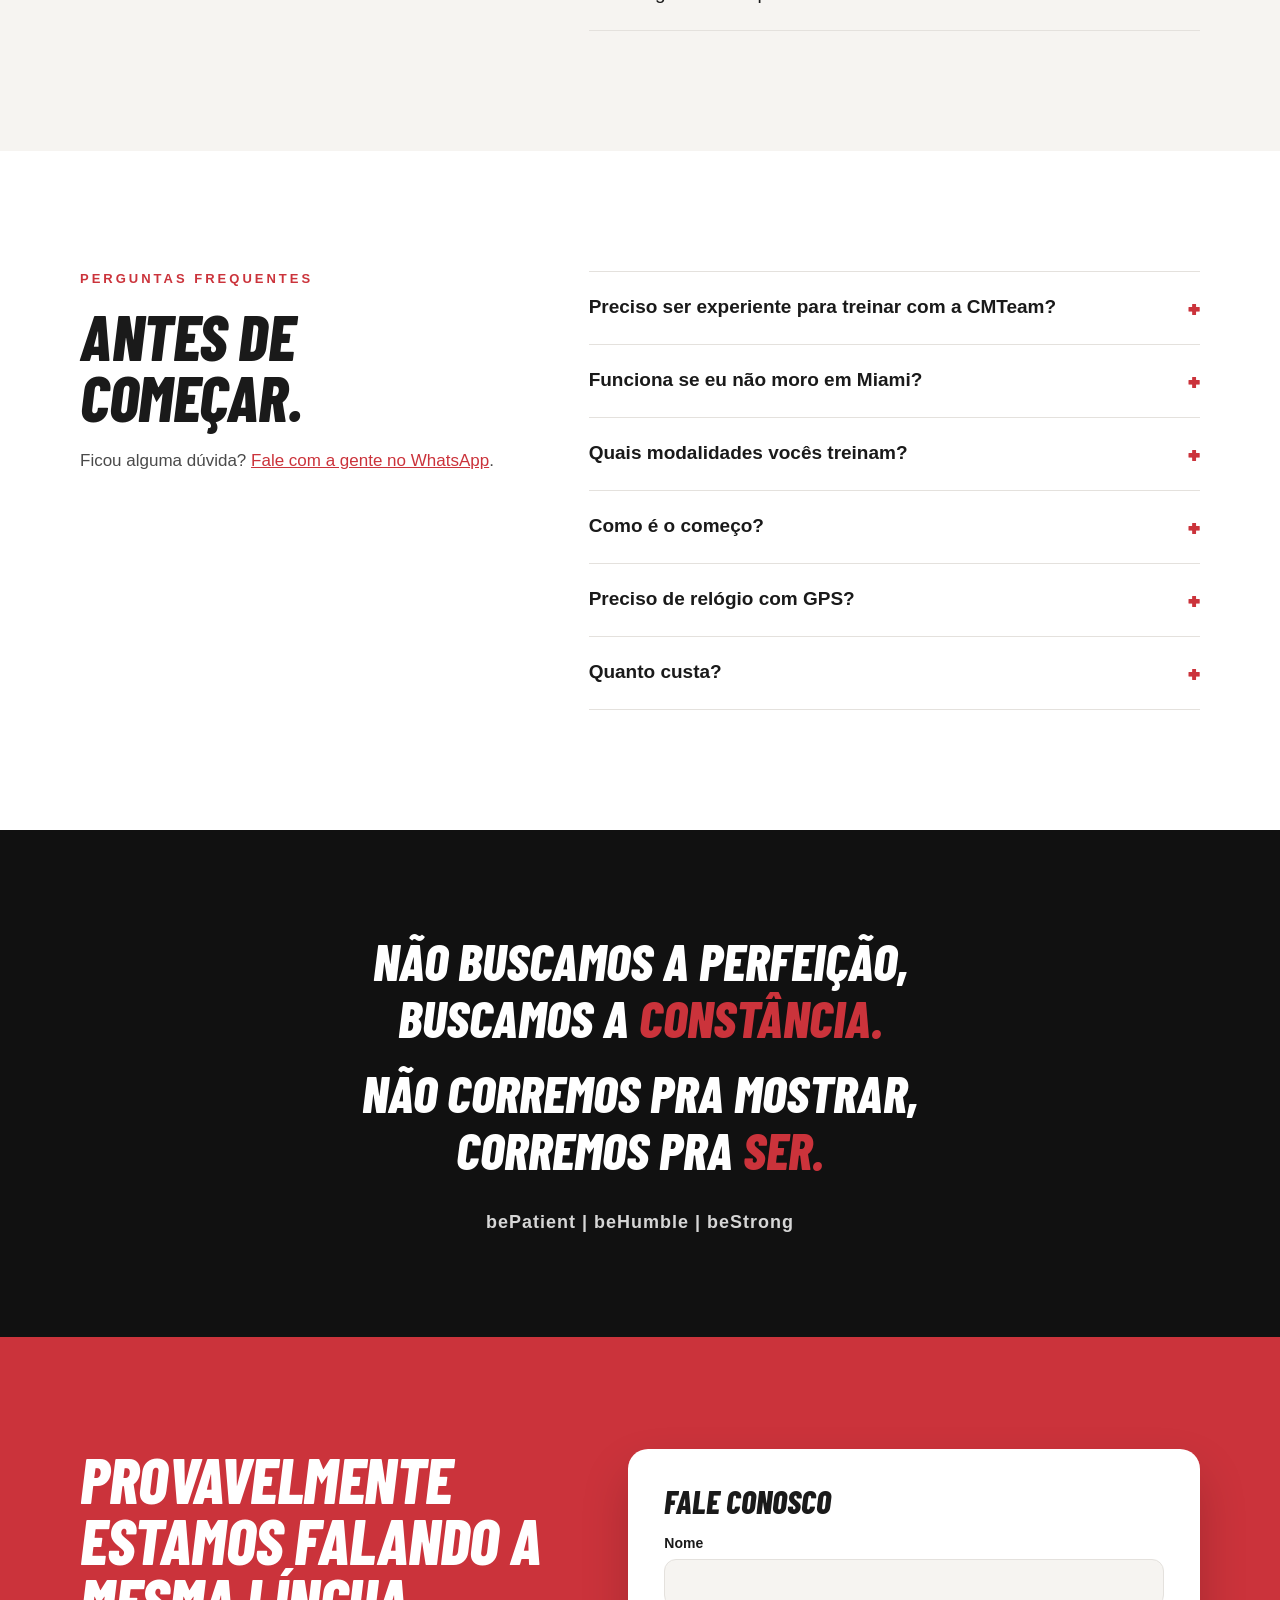
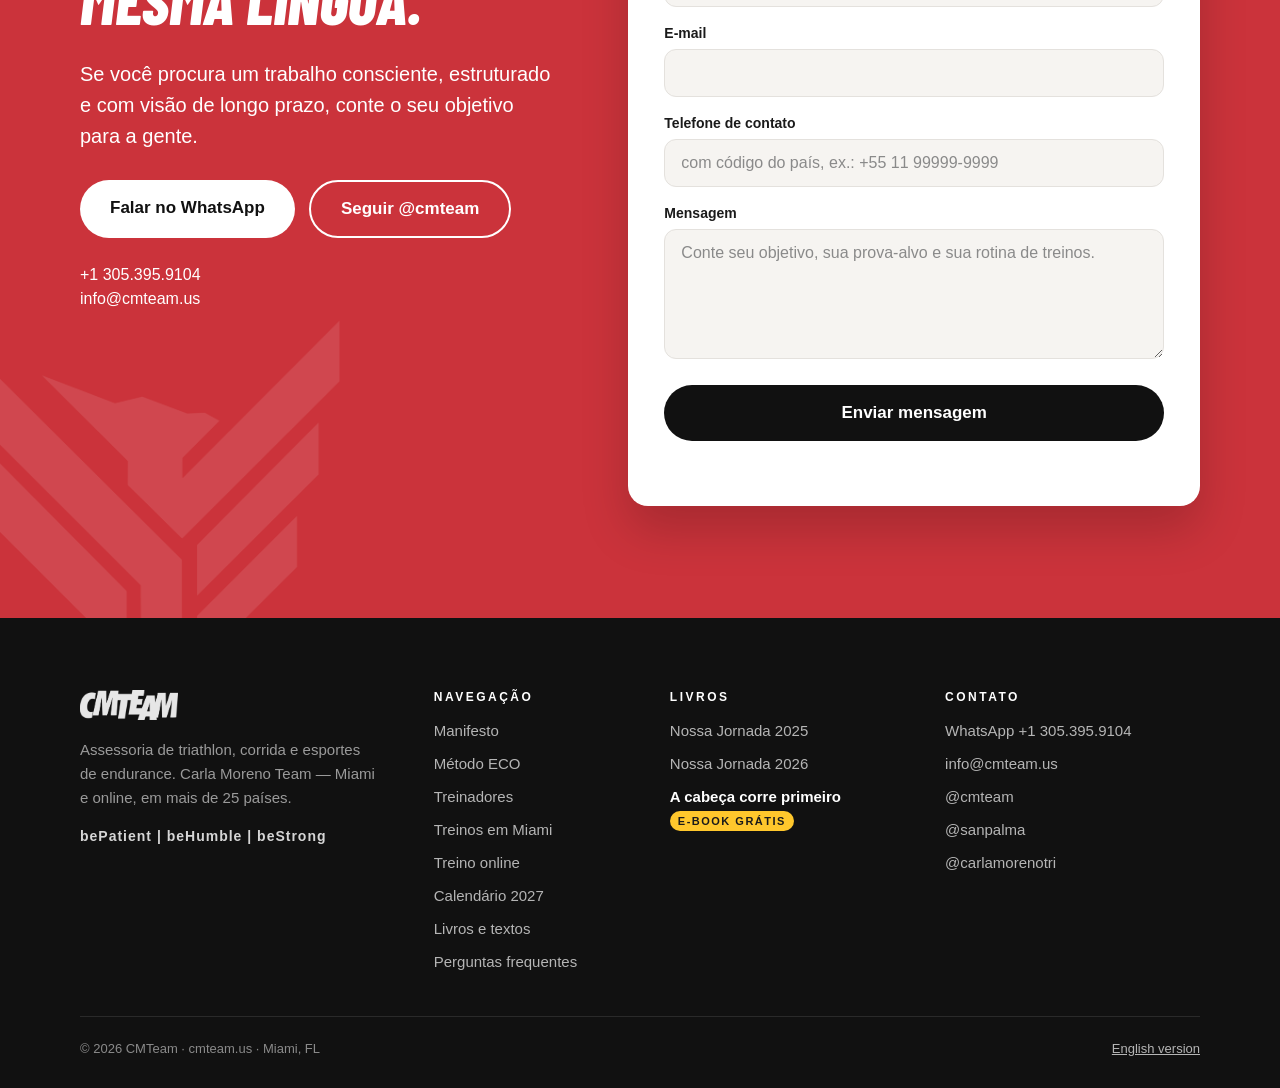
==== commit 35b92338: "Planos: parceiros alinhados ao Roberio, logo Talks maior; site: planilha publicada semanalmente (PT/" ====
--- a/index.html
+++ b/index.html
@@ -459,7 +459,7 @@
 <div style="border-top: 3px solid #CB333B; padding-top: 24px; display: flex; flex-direction: column; gap: 12px">
 <div class="disp" style="font-size: 20px; color: #CB333B">01</div>
 <h3 style="margin: 0; font-size: 21px; font-weight: 700">Sua planilha, toda semana</h3>
-<p style="margin: 0; font-size: 16px; line-height: 1.6; color: #4A4A4A">Planejamento individual feito pelo San e publicado aos domingos no TrainingPeaks, com as instruções de cada dia e de cada modalidade.</p>
+<p style="margin: 0; font-size: 16px; line-height: 1.6; color: #4A4A4A">Planejamento individual feito pelo San e publicado semanalmente no TrainingPeaks, com as instruções de cada dia e de cada modalidade.</p>
 </div>
 <div style="border-top: 3px solid #CB333B; padding-top: 24px; display: flex; flex-direction: column; gap: 12px">
 <div class="disp" style="font-size: 20px; color: #CB333B">02</div>
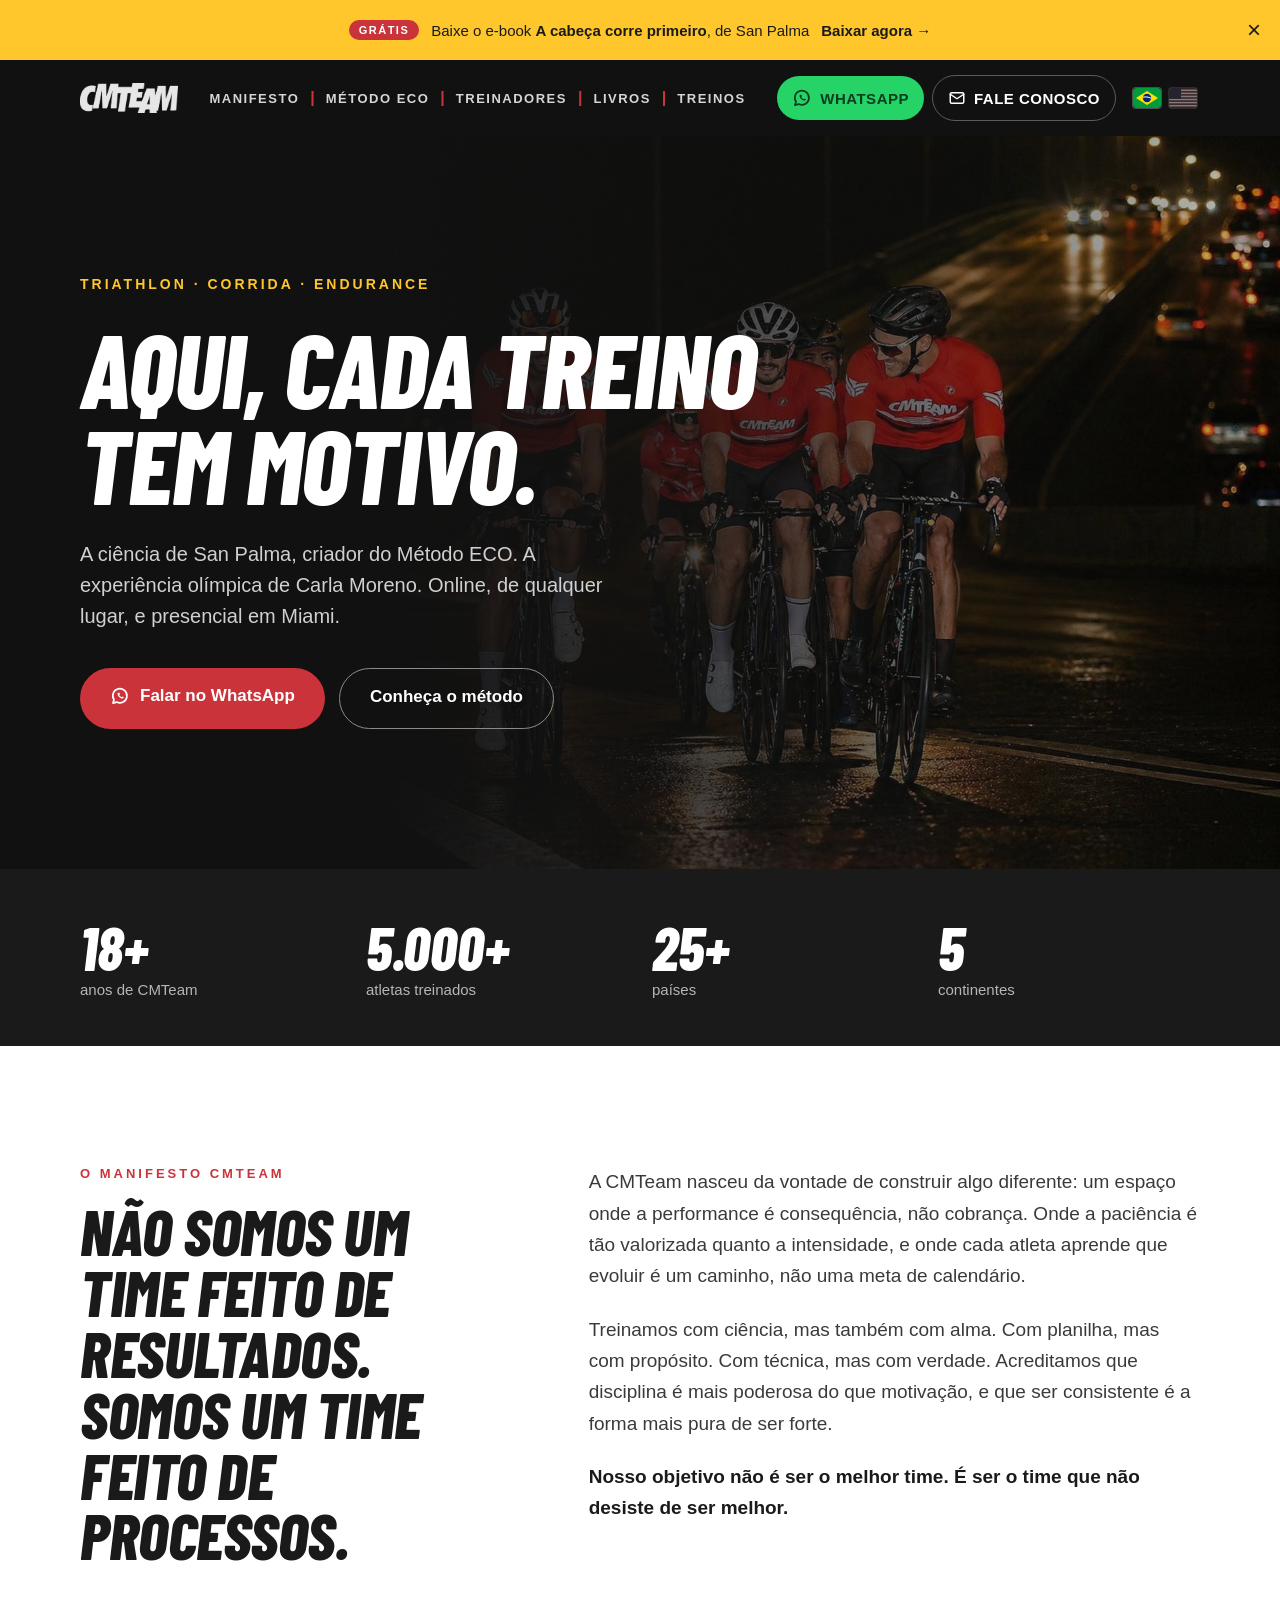
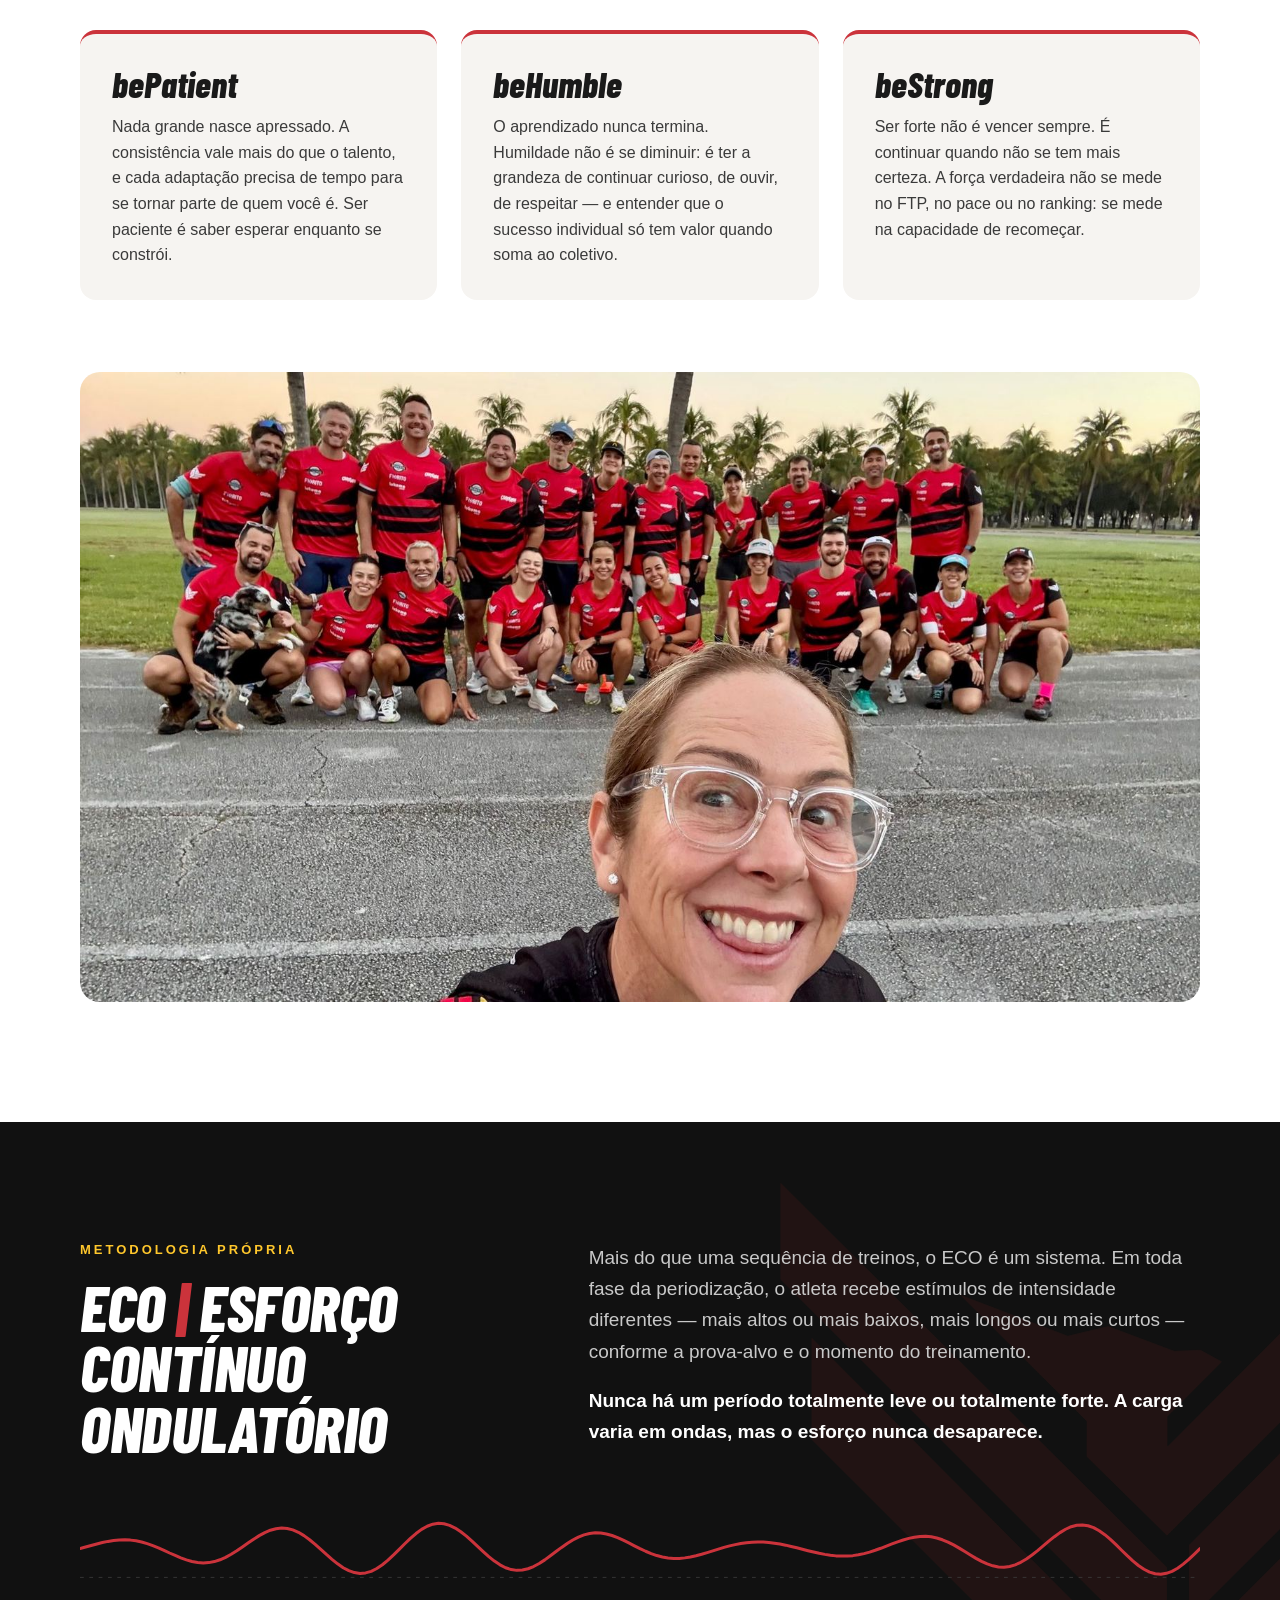
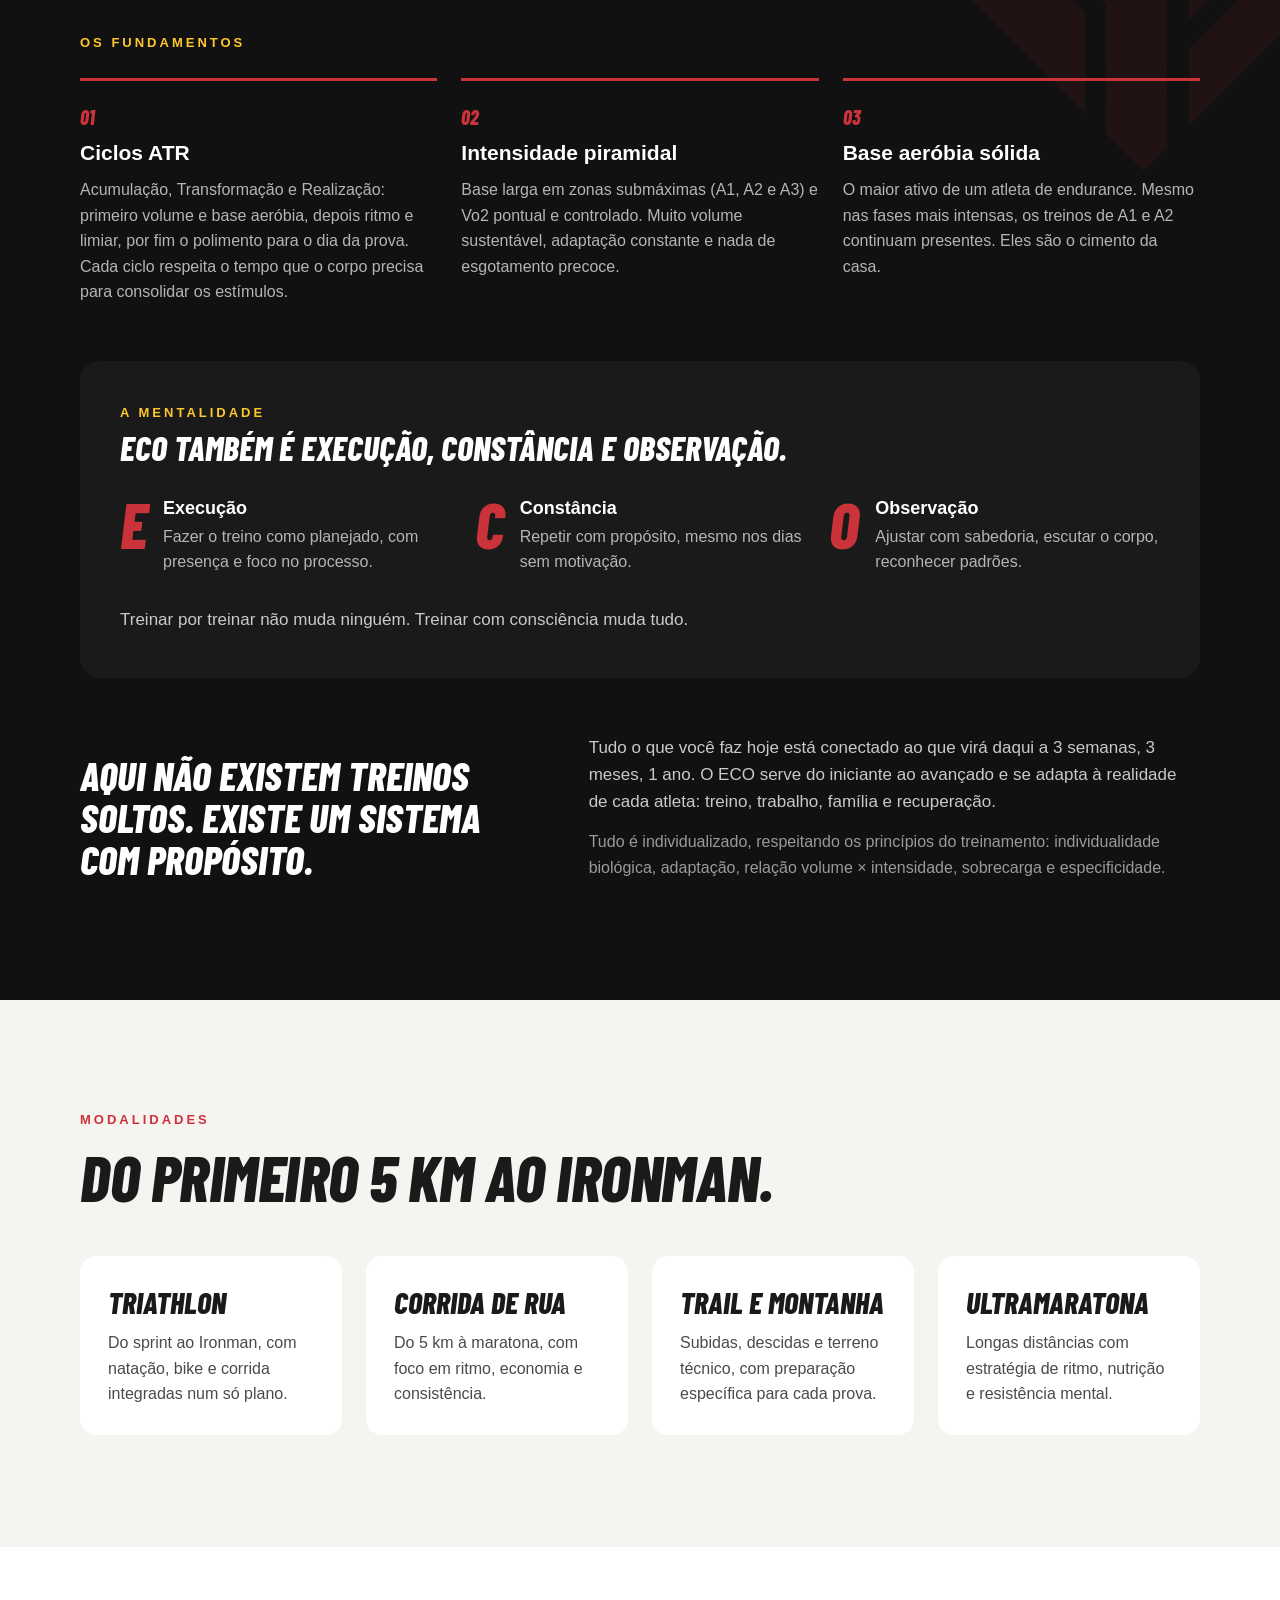
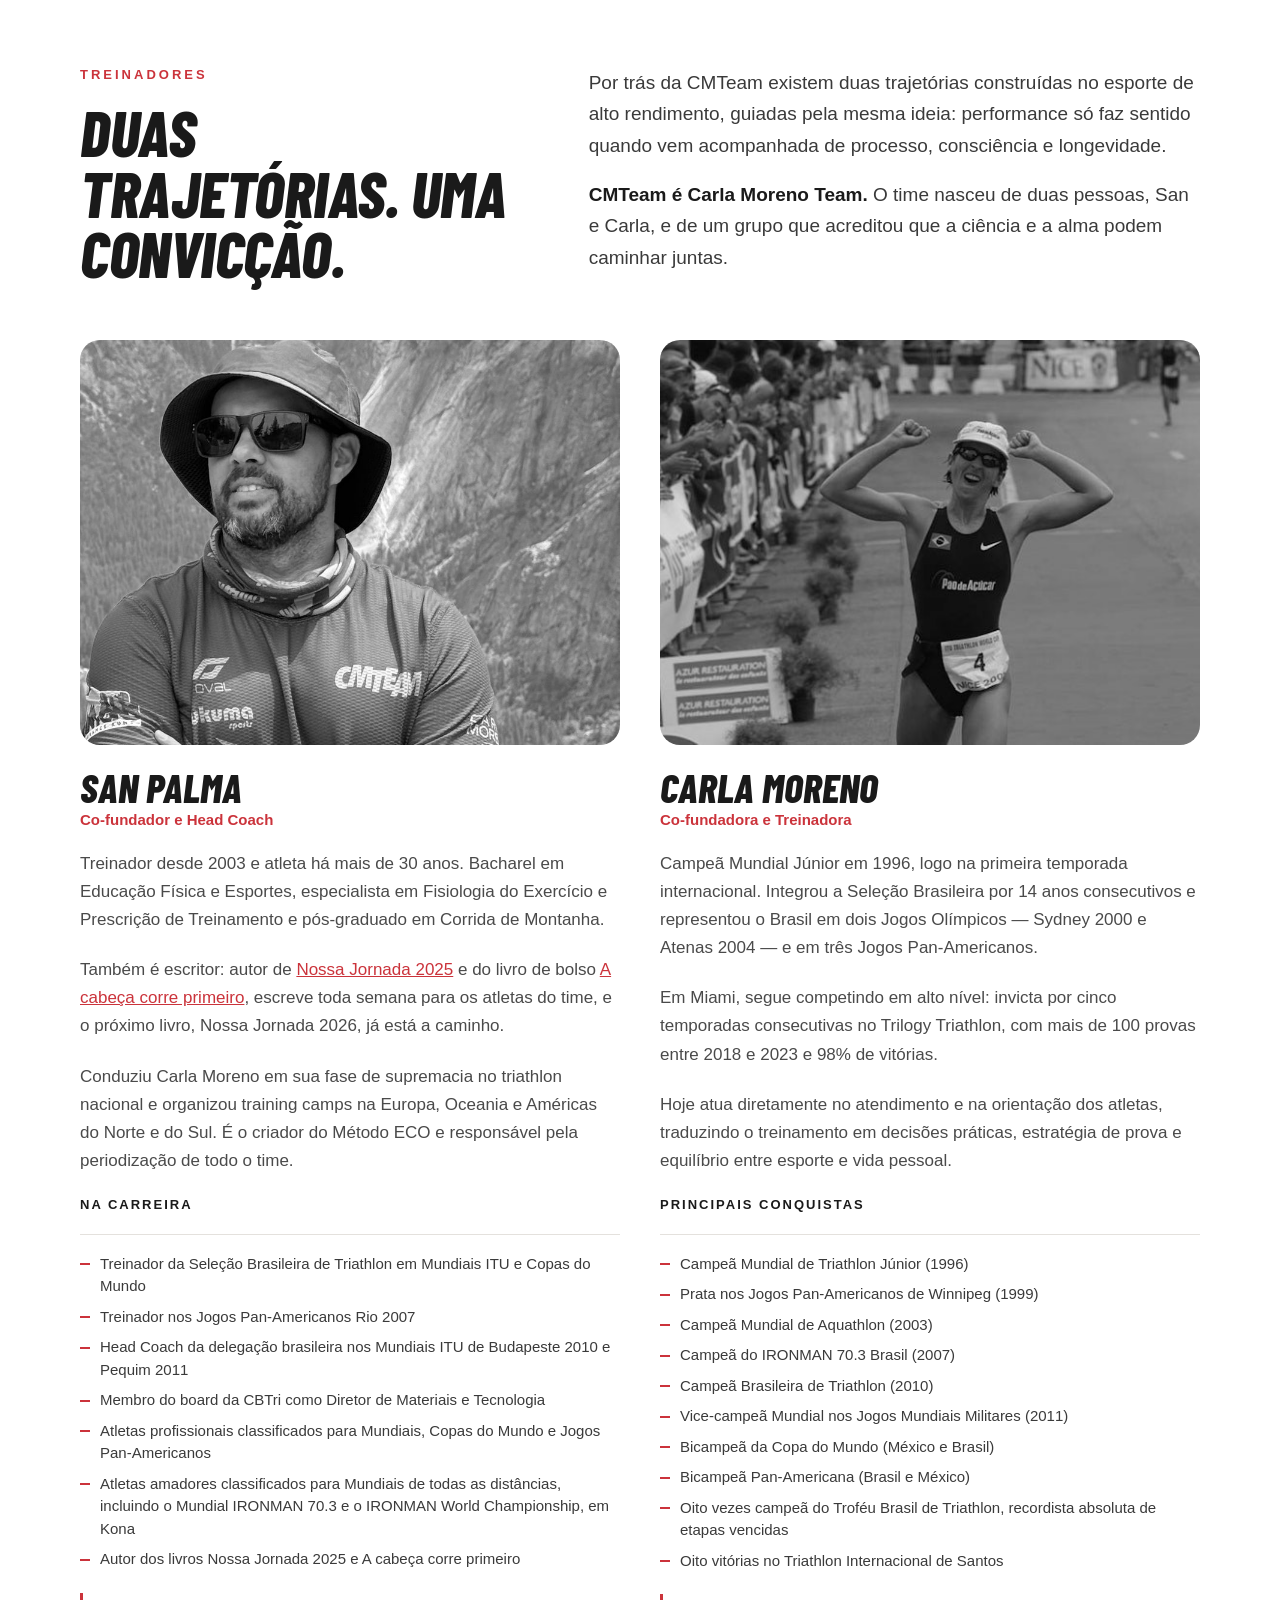
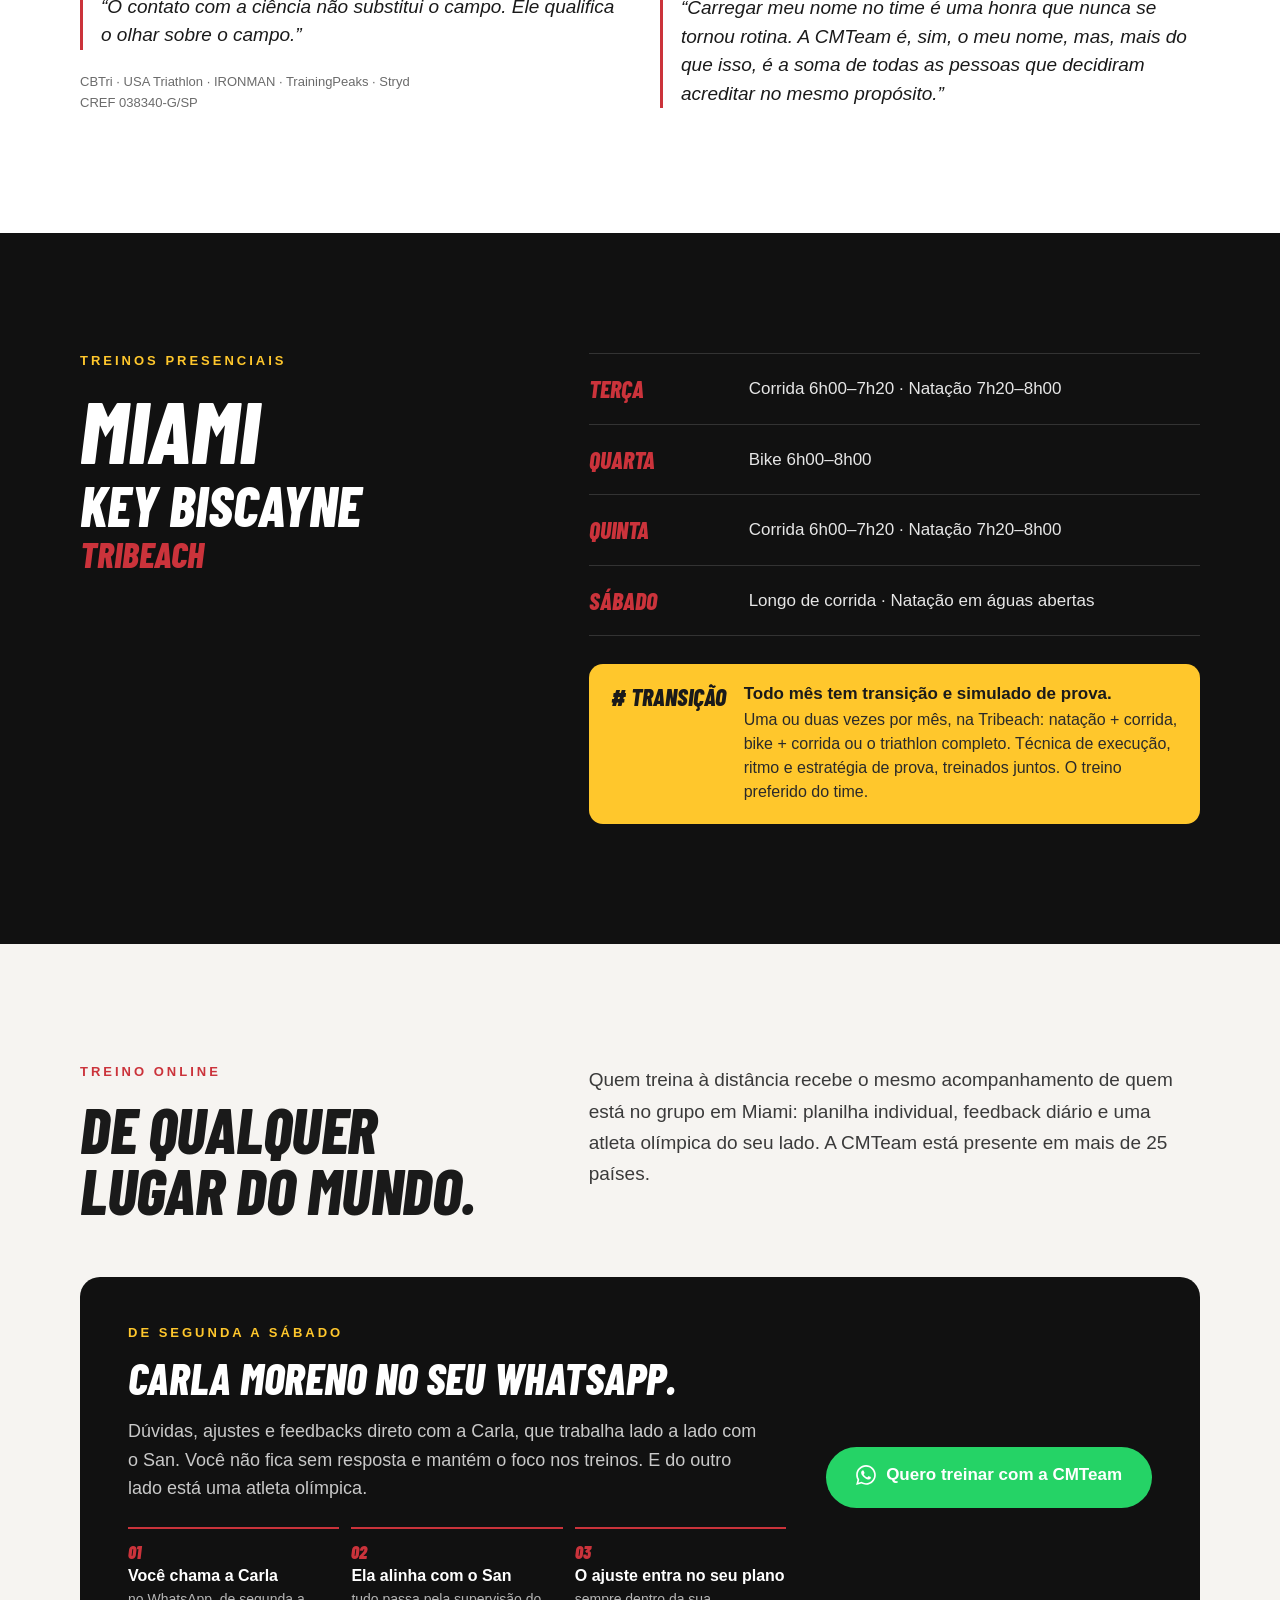
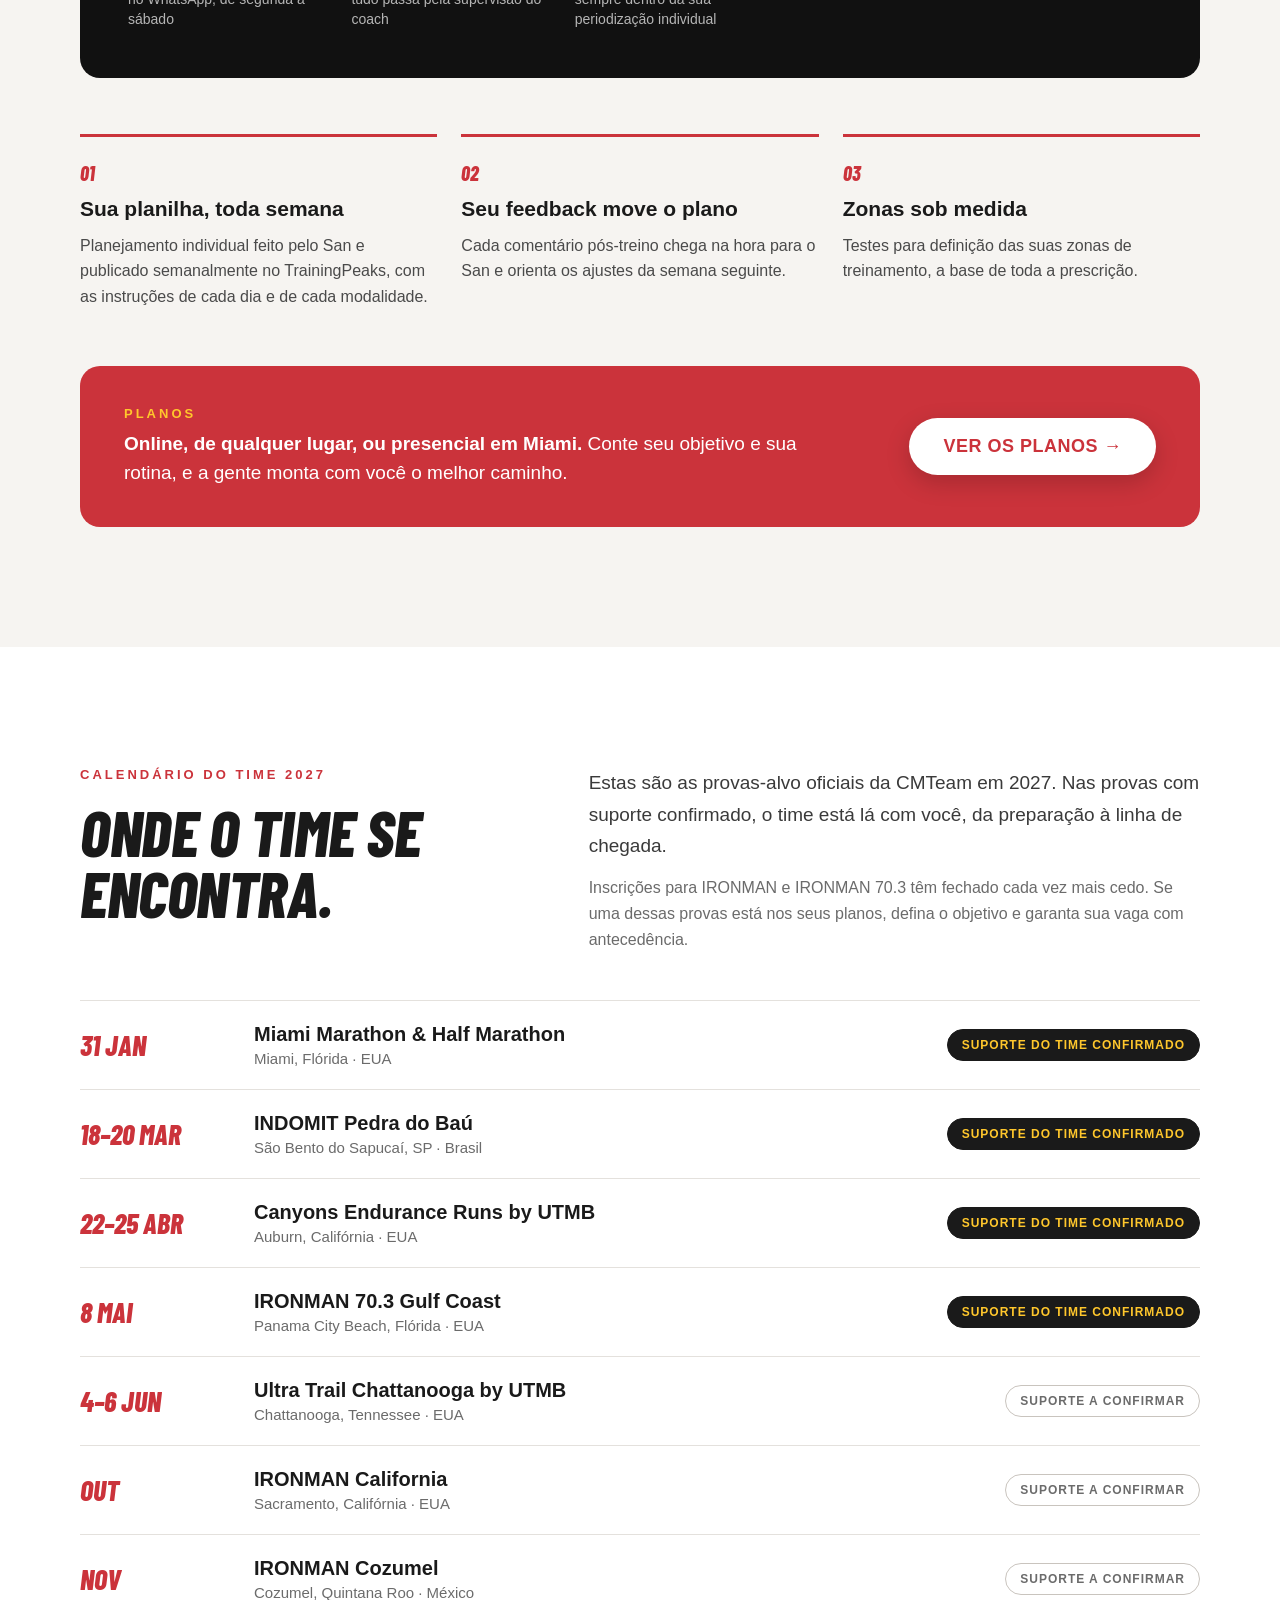
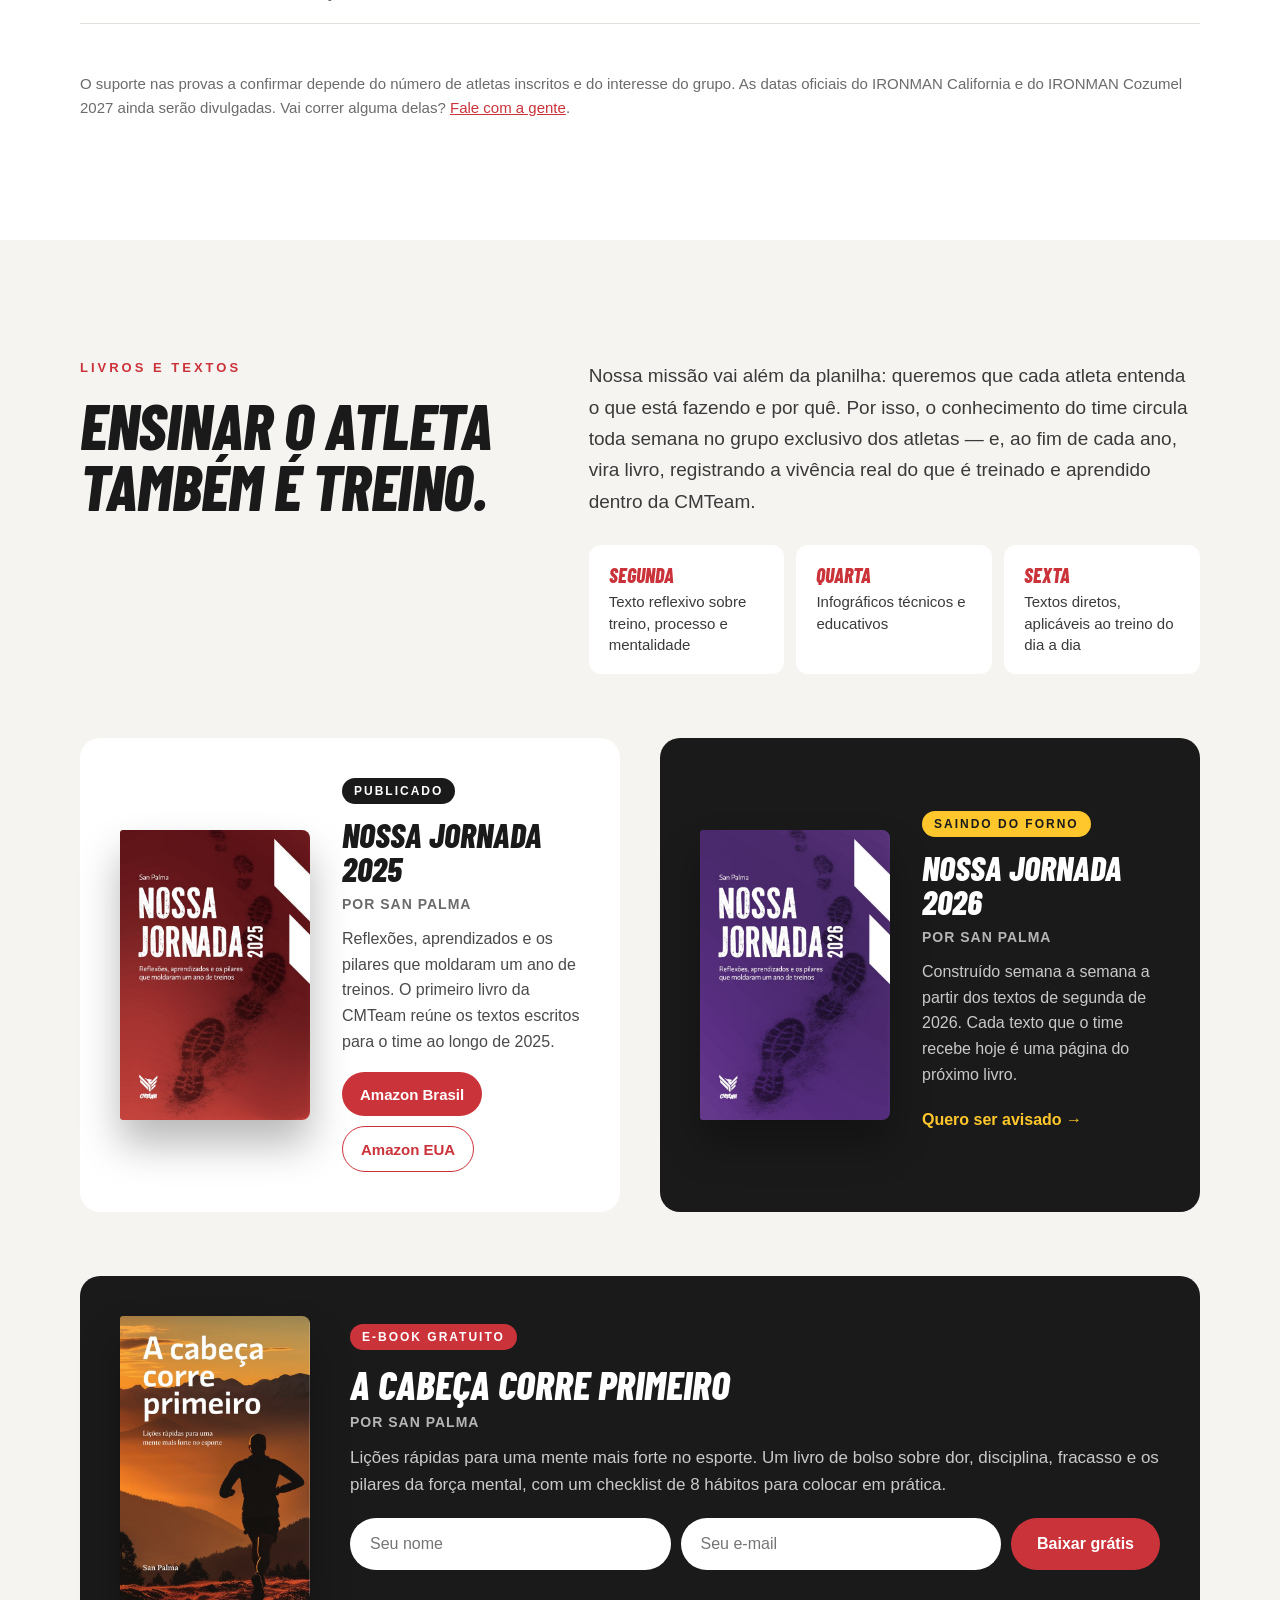
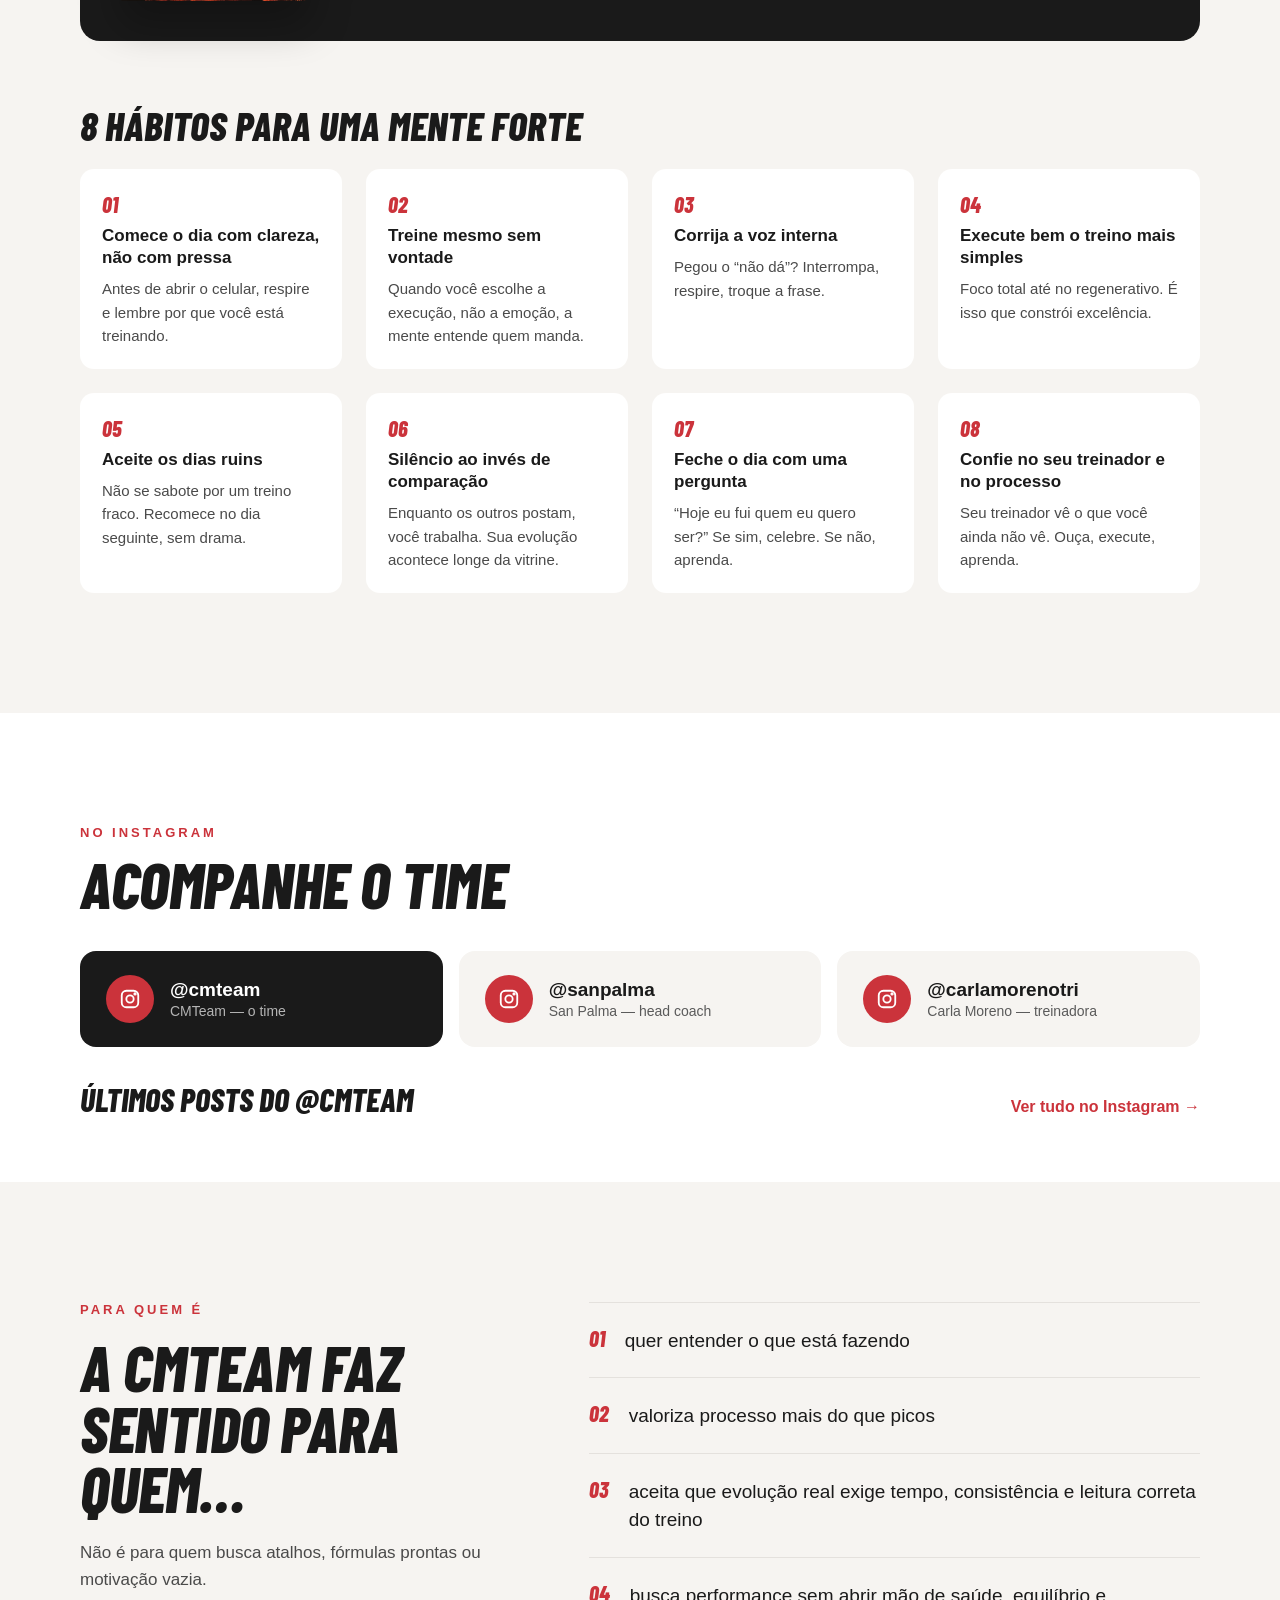
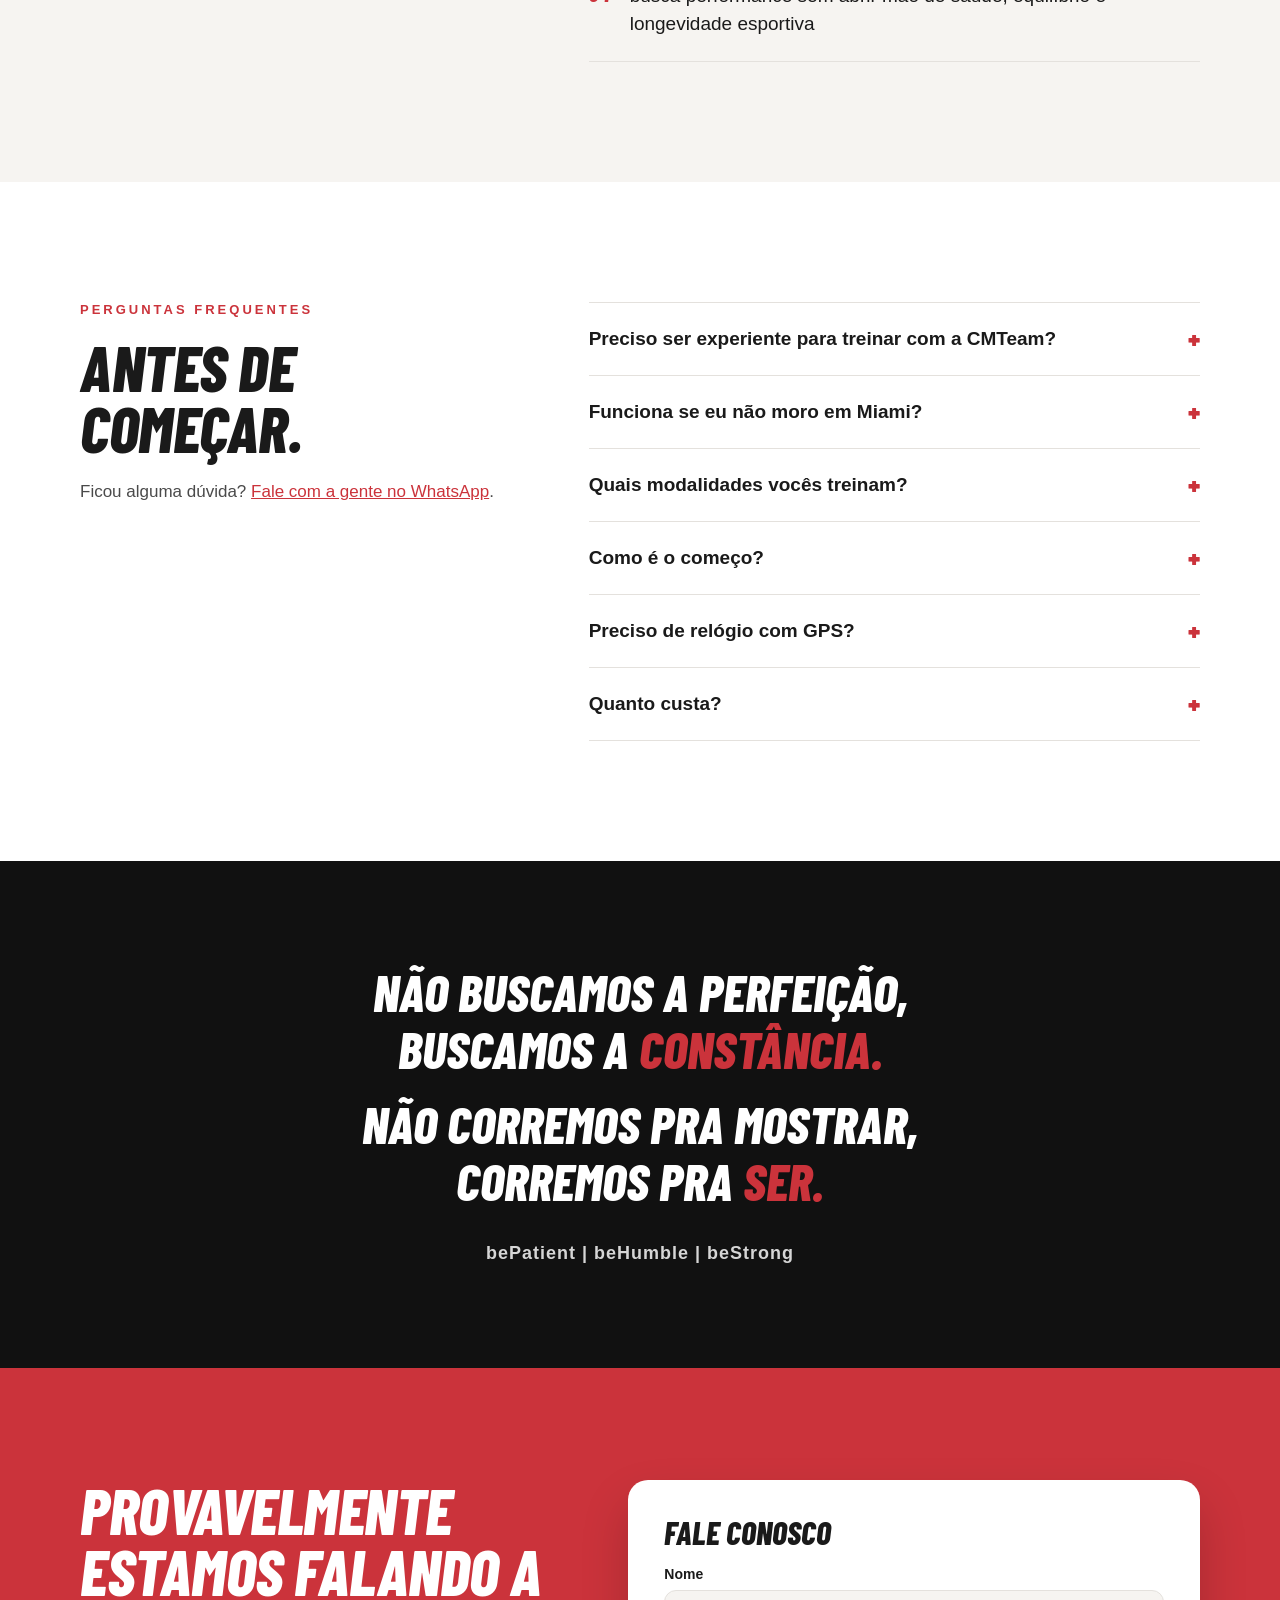
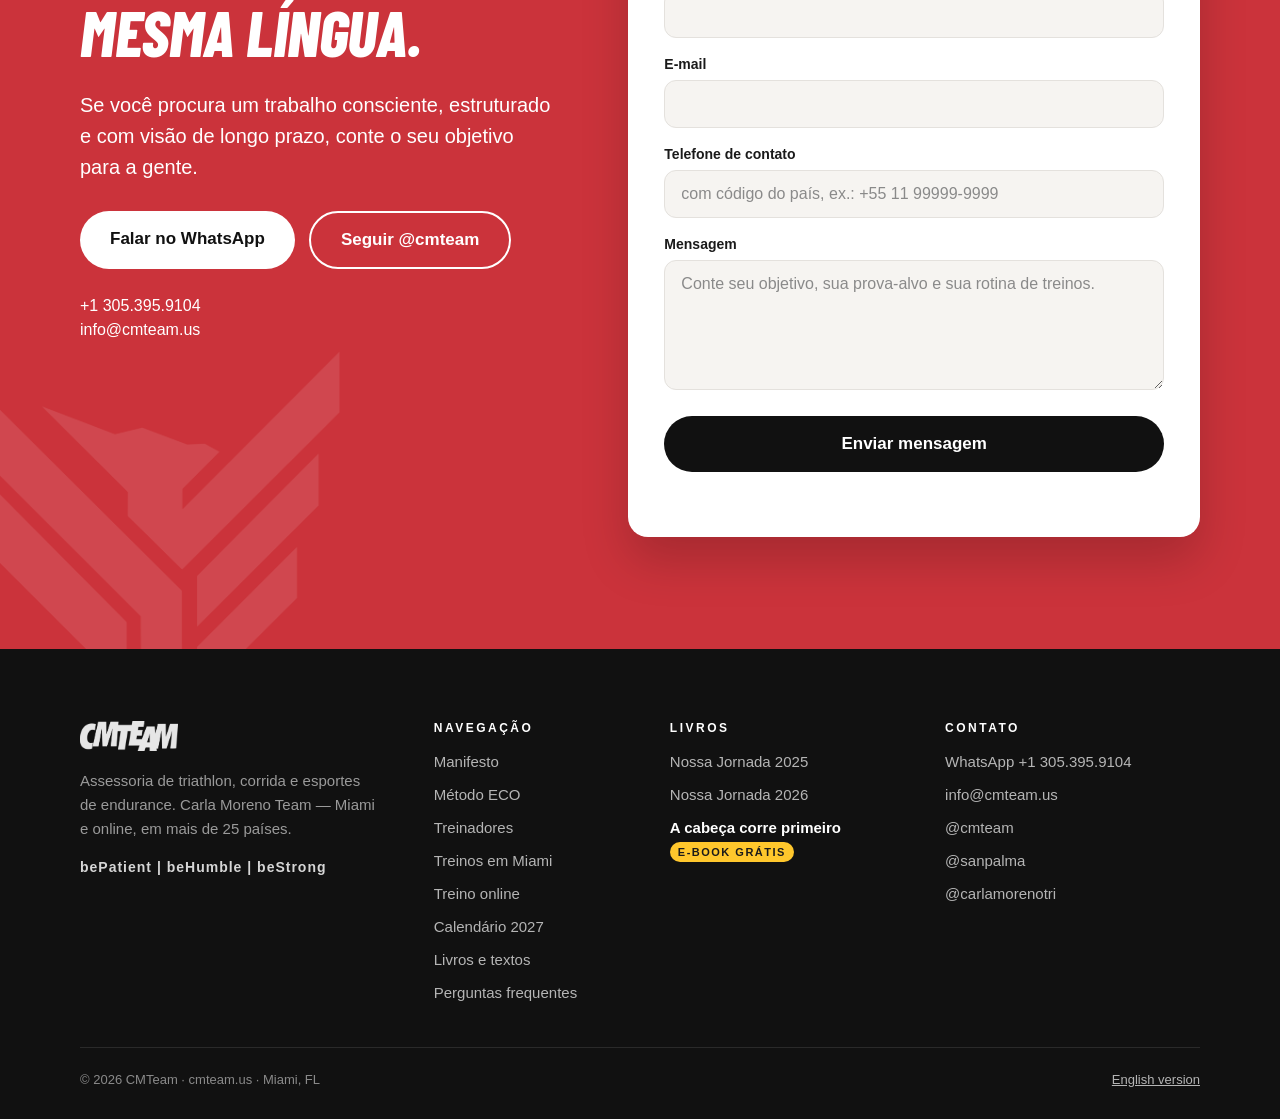
==== commit f3809606: "San escritor: bio, carreira e 'por San Palma' nos livros (PT/EN) Co-Authored-By: Claude Opus 5.5 <no" ====
--- a/index.html
+++ b/index.html
@@ -382,9 +382,10 @@
 <div style="font-size: 15px; font-weight: 700; color: #CB333B">Co-fundador e Head Coach</div>
 </div>
 <p style="margin: 0; font-size: 17px; line-height: 1.65; color: #4A4A4A">Treinador desde 2003 e atleta há mais de 30 anos. Bacharel em Educação Física e Esportes, especialista em Fisiologia do Exercício e Prescrição de Treinamento e pós-graduado em Corrida de Montanha.</p>
+<p style="margin: 0; font-size: 17px; line-height: 1.65; color: #4A4A4A">Também é escritor: autor de <a href="#conteudo">Nossa Jornada 2025</a> e do livro de bolso <a href="#ebook">A cabeça corre primeiro</a>, escreve toda semana para os atletas do time, e o próximo livro, Nossa Jornada 2026, já está a caminho.</p>
 <p style="margin: 0; font-size: 17px; line-height: 1.65; color: #4A4A4A">Conduziu Carla Moreno em sua fase de supremacia no triathlon nacional e organizou training camps na Europa, Oceania e Américas do Norte e do Sul. É o criador do Método ECO e responsável pela periodização de todo o time.</p>
 <div class="feats-t">Na carreira</div>
-<ul class="feats"><li>Treinador da Seleção Brasileira de Triathlon em Mundiais ITU e Copas do Mundo</li><li>Treinador nos Jogos Pan-Americanos Rio 2007</li><li>Head Coach da delegação brasileira nos Mundiais ITU de Budapeste 2010 e Pequim 2011</li><li>Membro do board da CBTri como Diretor de Materiais e Tecnologia</li><li>Atletas profissionais classificados para Mundiais, Copas do Mundo e Jogos Pan-Americanos</li><li>Atletas amadores classificados para Mundiais de todas as distâncias, incluindo o Mundial IRONMAN 70.3 e o IRONMAN World Championship, em Kona</li></ul>
+<ul class="feats"><li>Treinador da Seleção Brasileira de Triathlon em Mundiais ITU e Copas do Mundo</li><li>Treinador nos Jogos Pan-Americanos Rio 2007</li><li>Head Coach da delegação brasileira nos Mundiais ITU de Budapeste 2010 e Pequim 2011</li><li>Membro do board da CBTri como Diretor de Materiais e Tecnologia</li><li>Atletas profissionais classificados para Mundiais, Copas do Mundo e Jogos Pan-Americanos</li><li>Atletas amadores classificados para Mundiais de todas as distâncias, incluindo o Mundial IRONMAN 70.3 e o IRONMAN World Championship, em Kona</li><li>Autor dos livros Nossa Jornada 2025 e A cabeça corre primeiro</li></ul>
 <p style="margin: 0; font-size: 19px; line-height: 1.5; font-style: italic; color: #1A1A1A; border-left: 3px solid #CB333B; padding-left: 18px">“O contato com a ciência não substitui o campo. Ele qualifica o olhar sobre o campo.”</p>
 <div style="font-size: 13px; line-height: 1.6; color: #6B6B6B">CBTri · USA Triathlon · IRONMAN · TrainingPeaks · Stryd<br>CREF 038340-G/SP</div>
 </div>
@@ -539,6 +540,7 @@
 <div style="display: flex; flex-direction: column; gap: 14px">
 <div style="align-self: flex-start; font-size: 12px; font-weight: 700; letter-spacing: 2px; text-transform: uppercase; background: #1A1A1A; color: #FFFFFF; padding: 6px 12px; border-radius: 999px">Publicado</div>
 <h3 class="disp" style="margin: 0; font-size: 34px; line-height: 1">Nossa Jornada 2025</h3>
+<div style="font-size: 14px; font-weight: 700; letter-spacing: 1px; text-transform: uppercase; color: #6B6B6B; margin-top: -4px">por San Palma</div>
 <p style="margin: 0; font-size: 16px; line-height: 1.6; color: #4A4A4A">Reflexões, aprendizados e os pilares que moldaram um ano de treinos. O primeiro livro da CMTeam reúne os textos escritos para o time ao longo de 2025.</p>
 <div style="display: flex; gap: 10px; flex-wrap: wrap; padding-top: 4px">
 <a href="https://www.amazon.com.br/dp/B0G6WQWGFF" target="_blank" rel="noopener" style="background: #CB333B; color: #FFFFFF; text-decoration: none; font-size: 15px; font-weight: 700; padding: 0 18px; min-height: 44px; border-radius: 999px; display: flex; align-items: center">Amazon Brasil</a>
@@ -551,6 +553,7 @@
 <div style="display: flex; flex-direction: column; gap: 14px">
 <div style="align-self: flex-start; font-size: 12px; font-weight: 700; letter-spacing: 2px; text-transform: uppercase; background: #FFC72C; color: #1A1A1A; padding: 6px 12px; border-radius: 999px">Saindo do forno</div>
 <h3 class="disp" style="margin: 0; font-size: 34px; line-height: 1; color: #FFFFFF">Nossa Jornada 2026</h3>
+<div style="font-size: 14px; font-weight: 700; letter-spacing: 1px; text-transform: uppercase; color: #B5B5B5; margin-top: -4px">por San Palma</div>
 <p style="margin: 0; font-size: 16px; line-height: 1.6; color: #C9C9C9">Construído semana a semana a partir dos textos de segunda de 2026. Cada texto que o time recebe hoje é uma página do próximo livro.</p>
 <a data-goatcounter-click="wa-livro-2026" href="https://wa.me/13053959104?text=Ol%C3%A1!%20Quero%20ser%20avisado%20do%20lan%C3%A7amento%20do%20livro%20Nossa%20Jornada%202026." style="align-self: flex-start; font-size: 16px; font-weight: 700; color: #FFC72C; text-decoration: none; padding: 10px 0">Quero ser avisado →</a>
 </div>
@@ -562,6 +565,7 @@
 <div style="display: flex; flex-direction: column; gap: 14px; min-width: 0">
 <div style="align-self: flex-start; font-size: 12px; font-weight: 700; letter-spacing: 2px; text-transform: uppercase; background: #CB333B; color: #FFFFFF; padding: 6px 12px; border-radius: 999px">E-book gratuito</div>
 <h3 class="disp" style="margin: 0; font-size: 40px; line-height: 1; color: #FFFFFF">A cabeça corre primeiro</h3>
+<div style="font-size: 14px; font-weight: 700; letter-spacing: 1px; text-transform: uppercase; color: #B5B5B5; margin-top: -4px">por San Palma</div>
 <p style="margin: 0; font-size: 17px; line-height: 1.6; color: #C9C9C9">Lições rápidas para uma mente mais forte no esporte. Um livro de bolso sobre dor, disciplina, fracasso e os pilares da força mental, com um checklist de 8 hábitos para colocar em prática.</p>
 <form id="bookForm" class="bookform" novalidate>
 <input type="hidden" name="access_key" value="4fbd40f7-9888-4961-8a3f-21586cd9a8e8">
